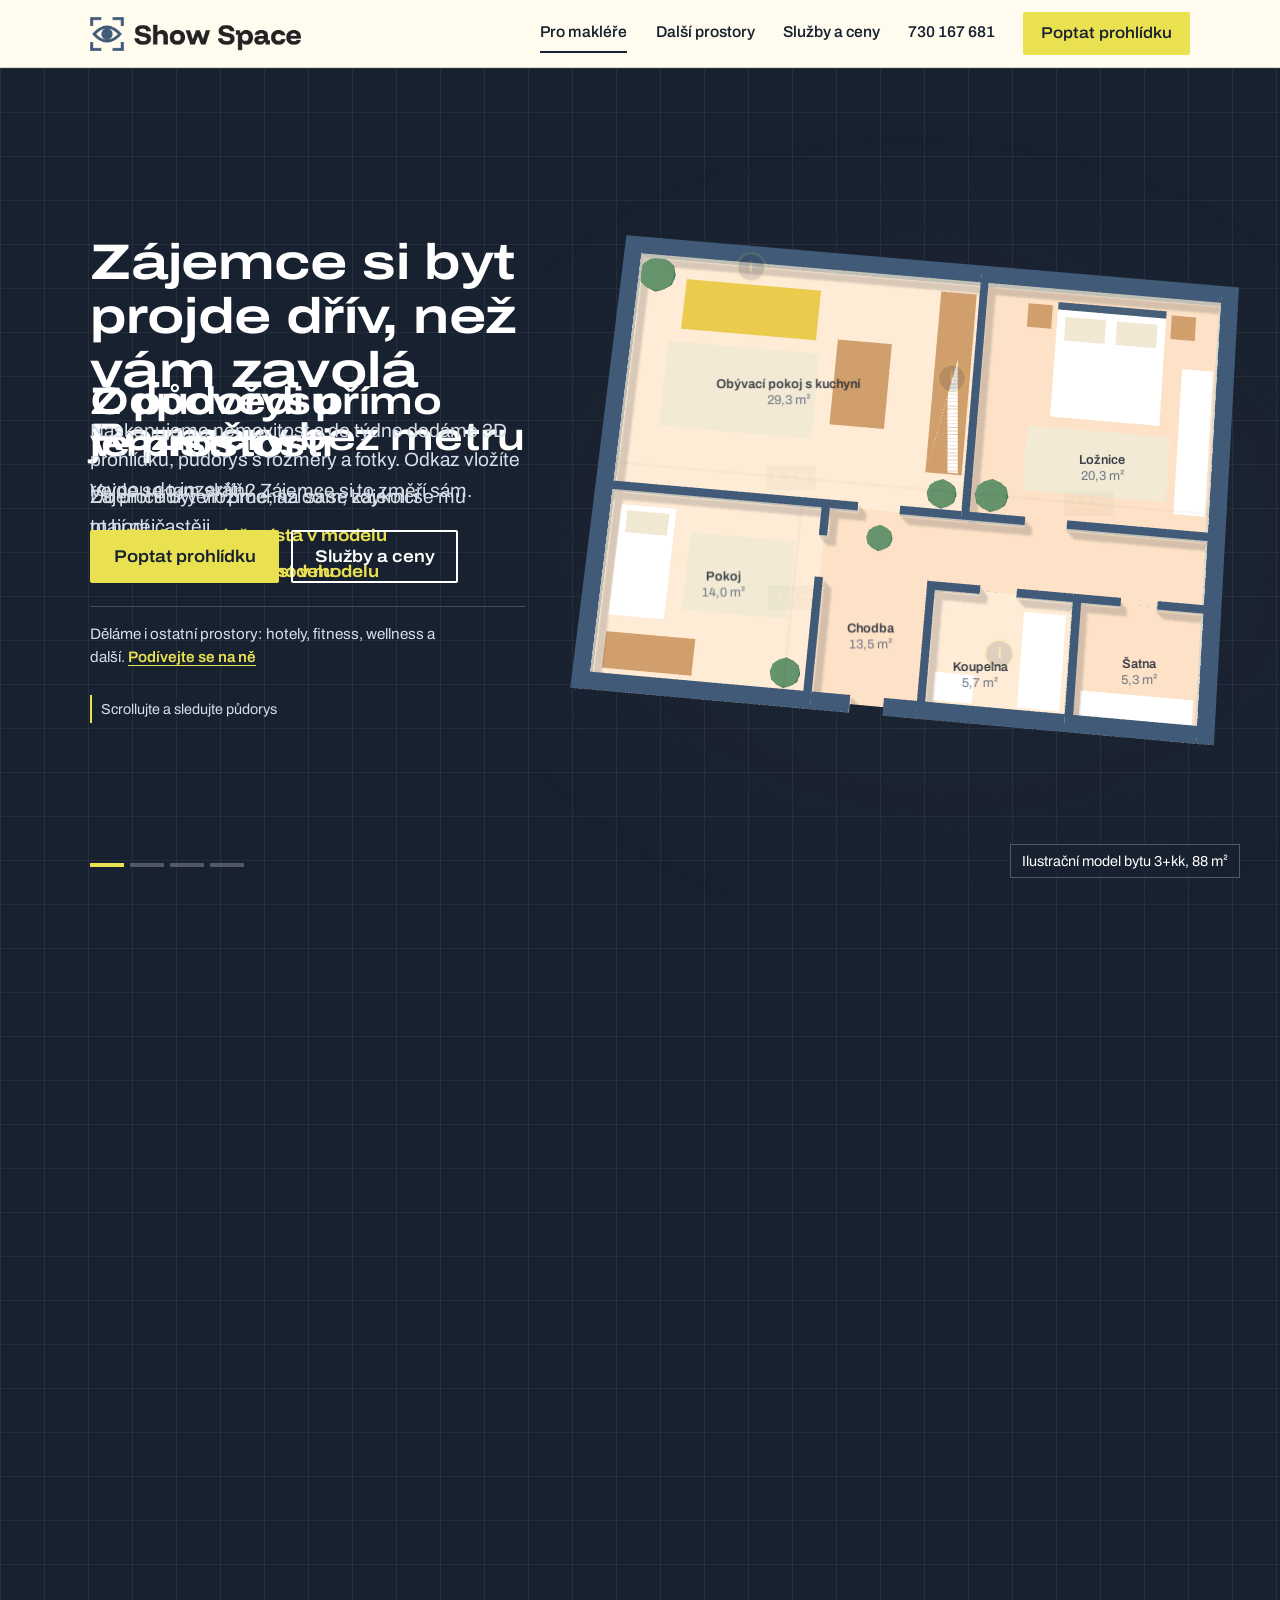
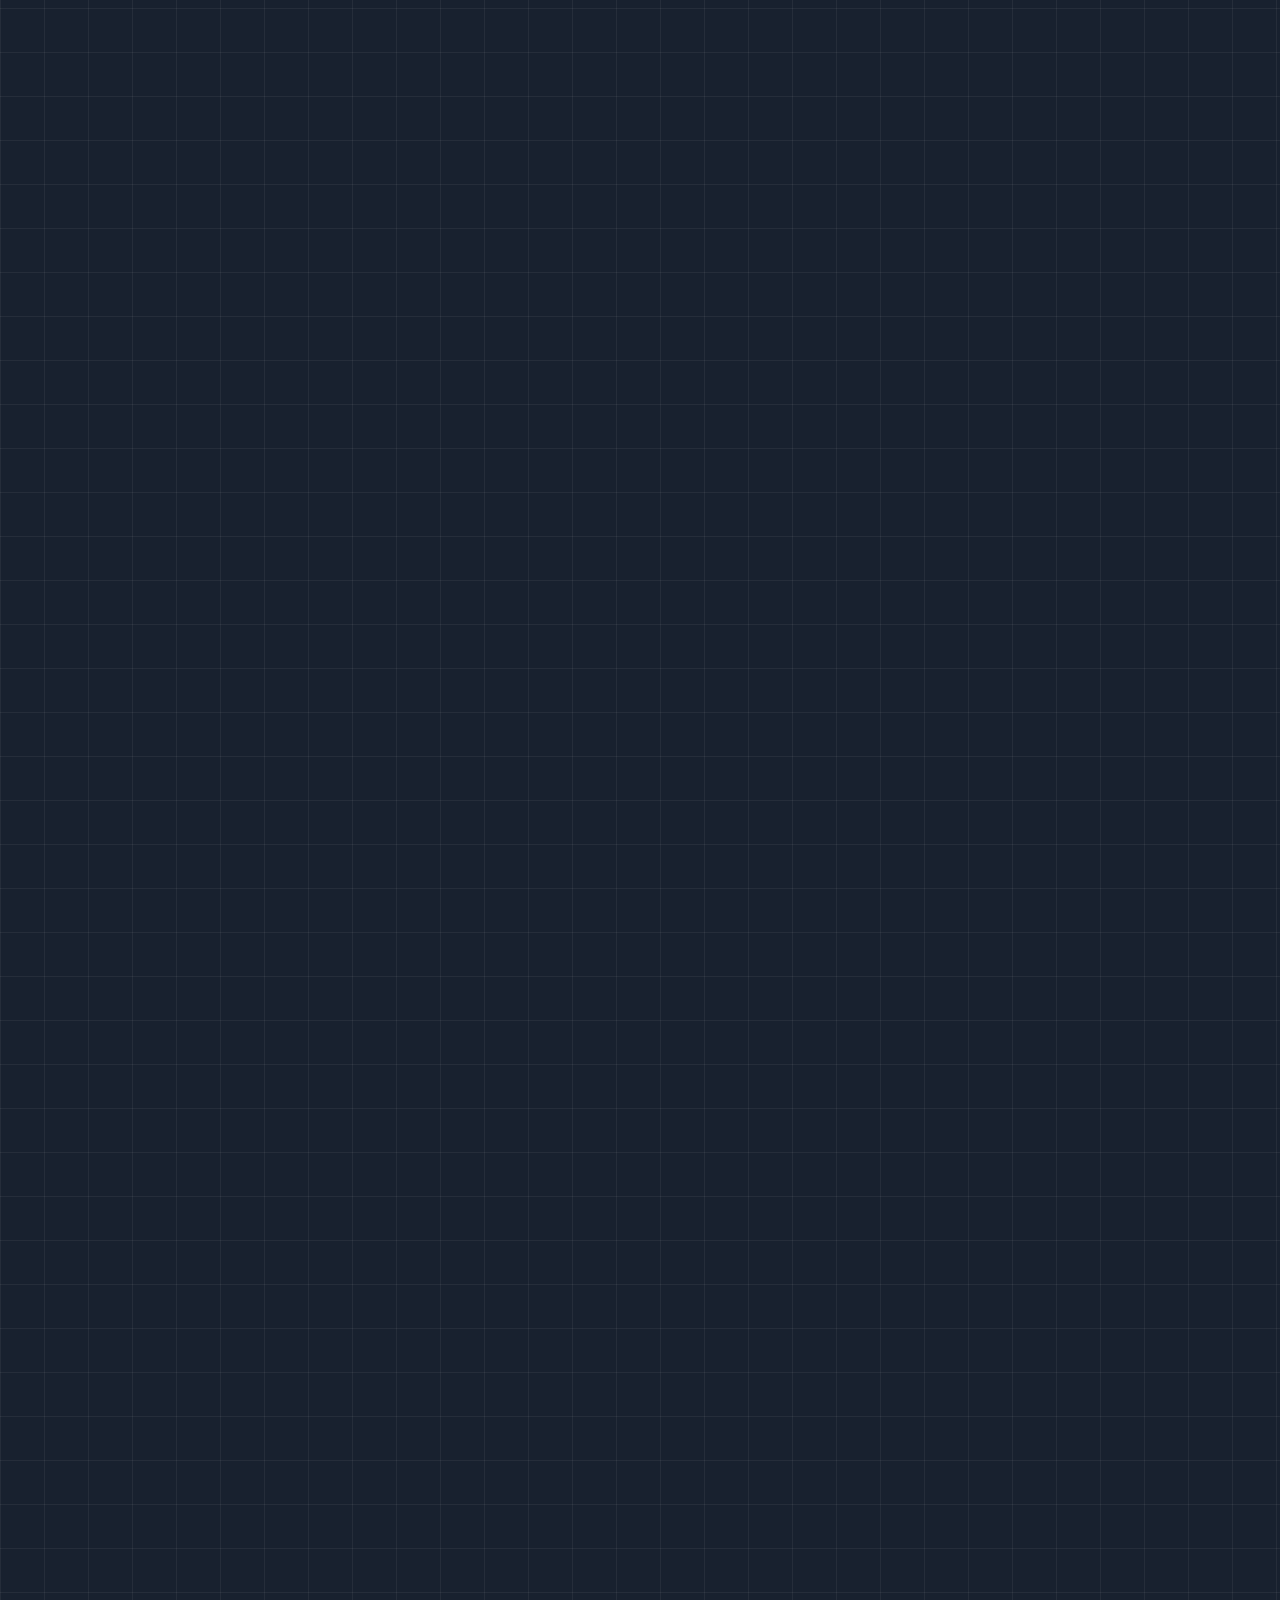
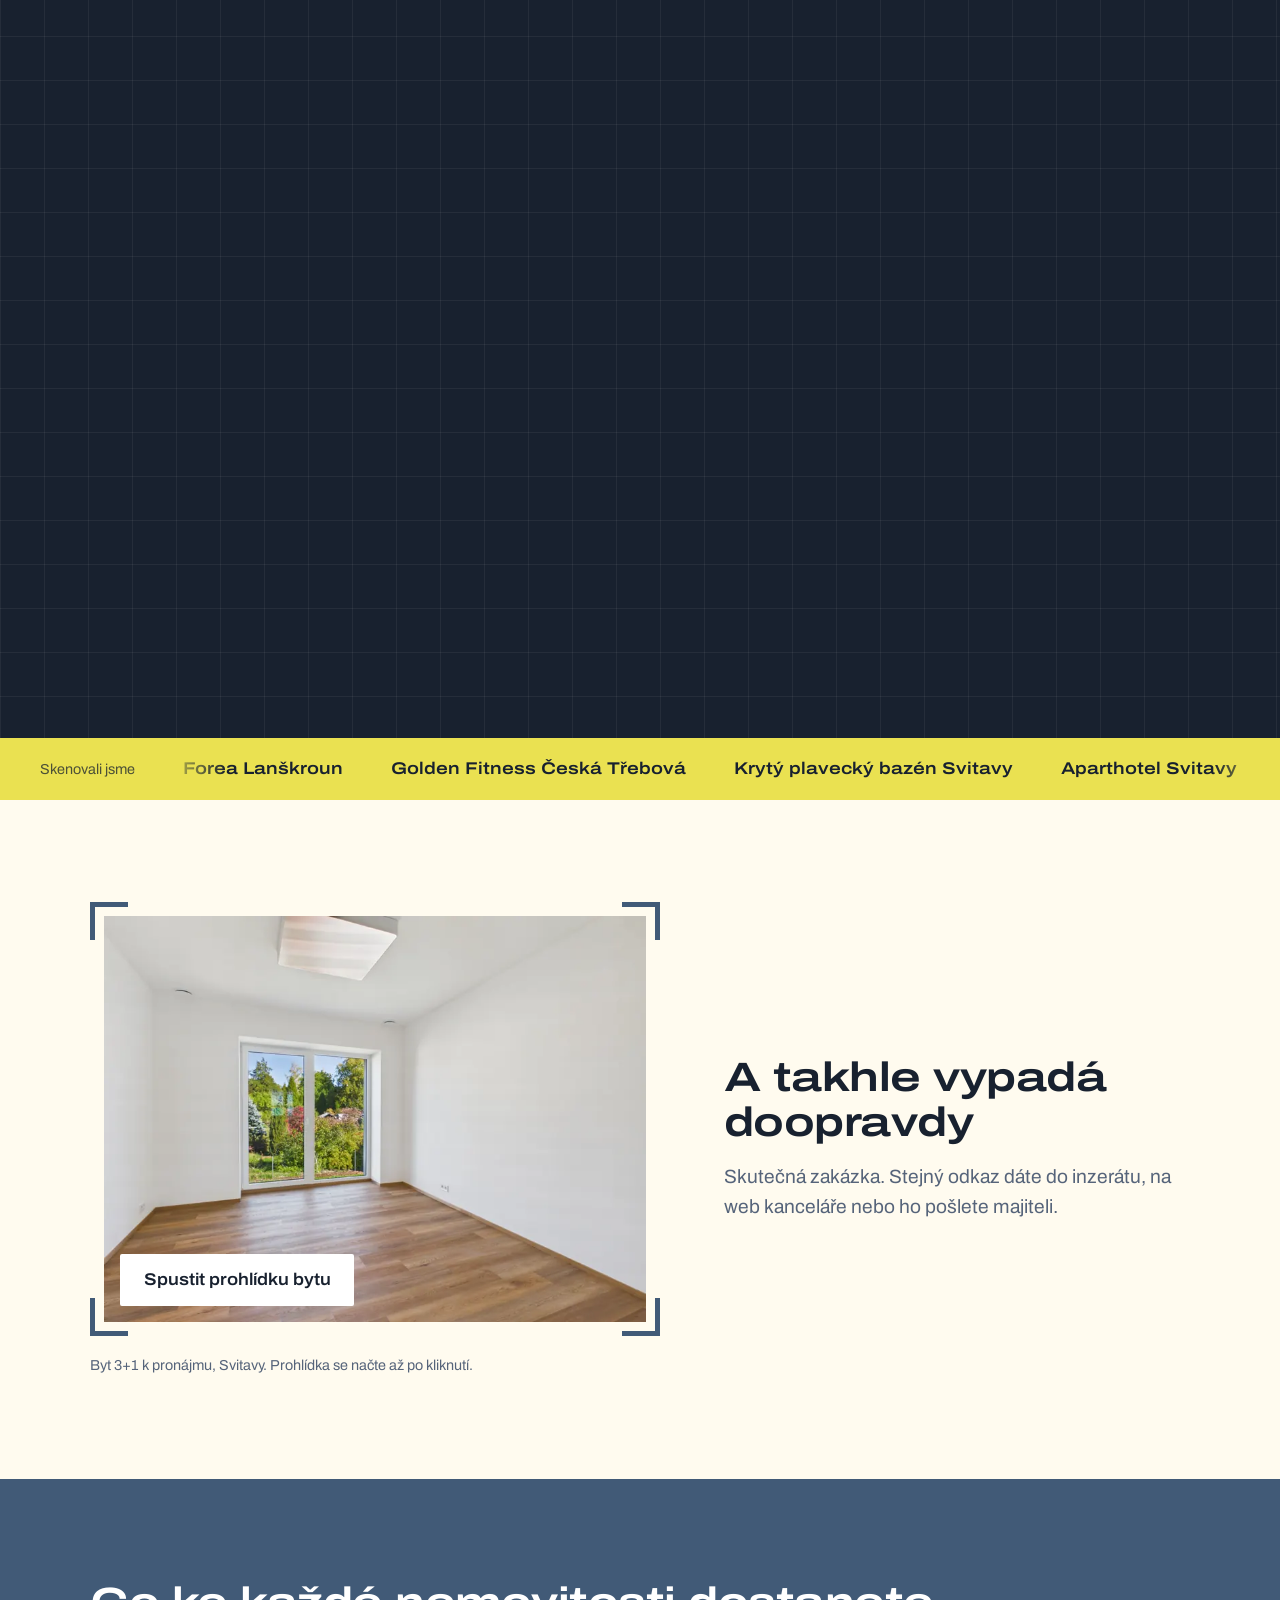
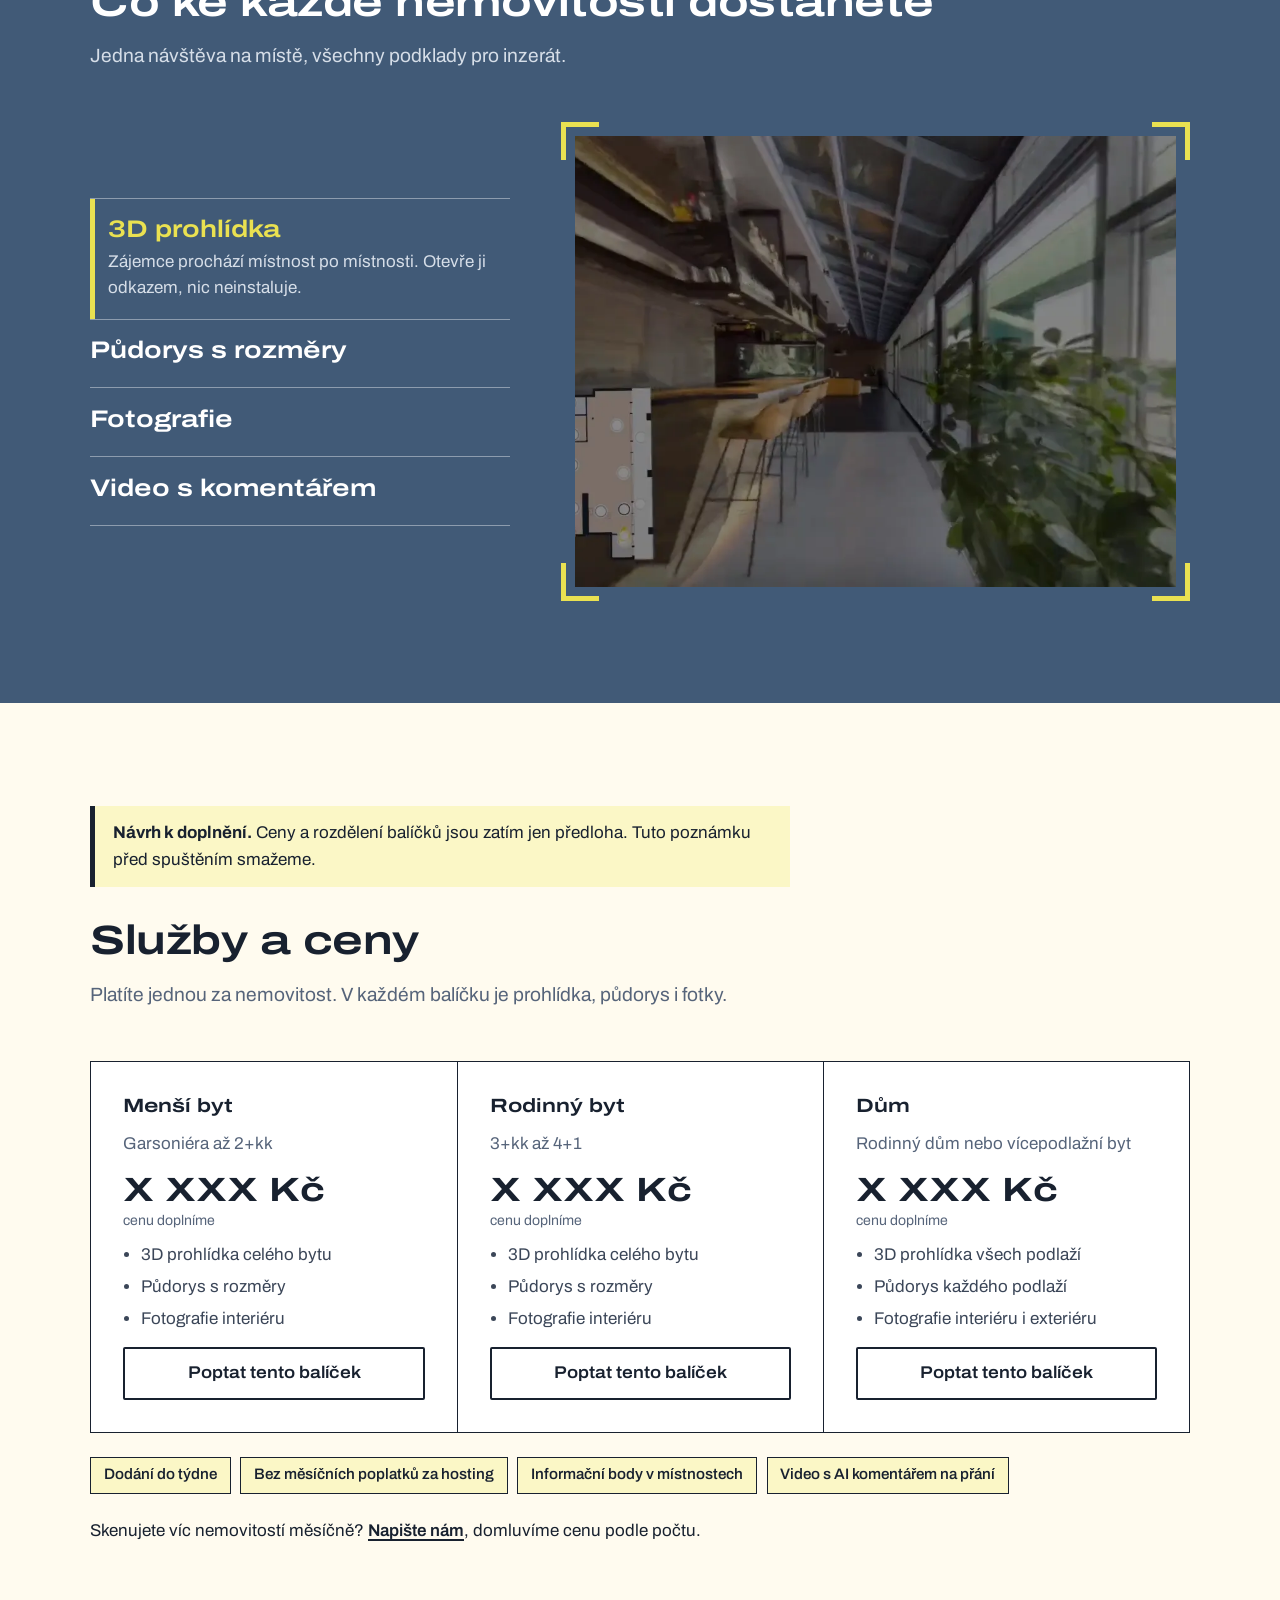
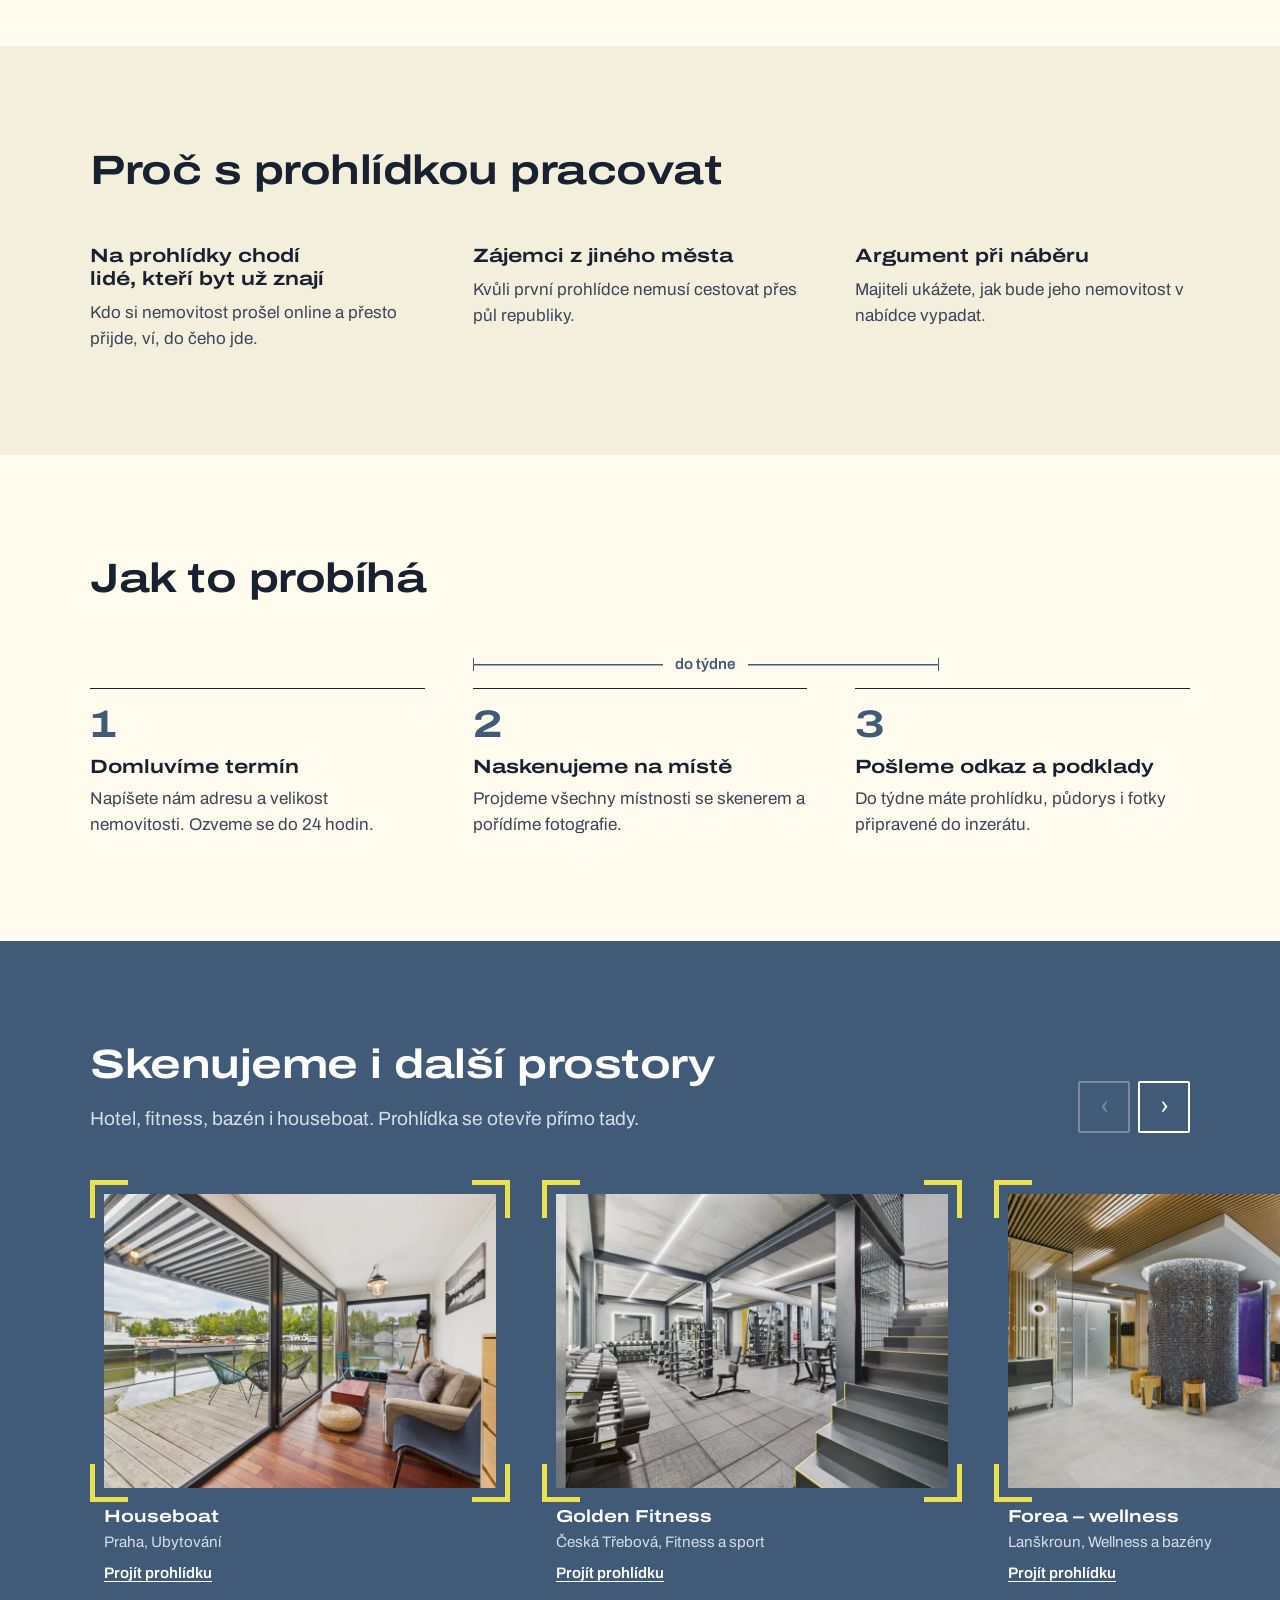
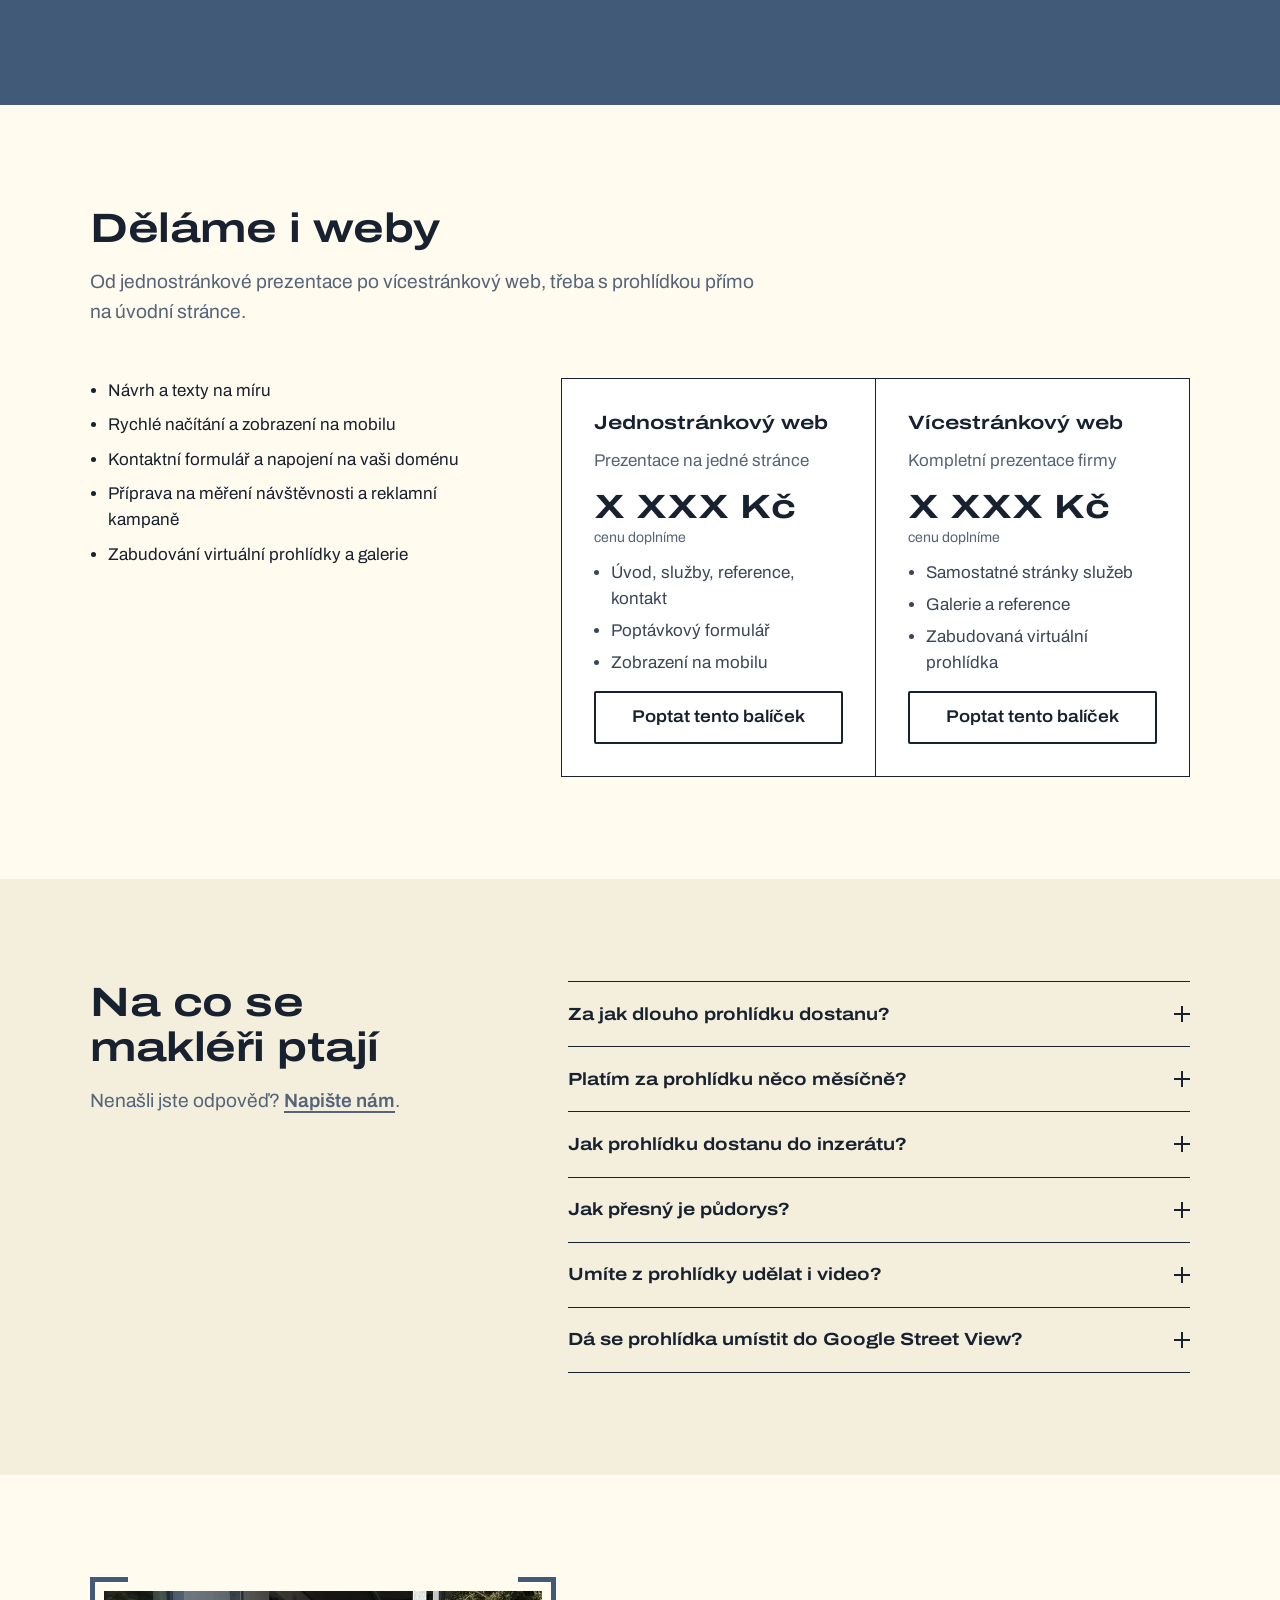
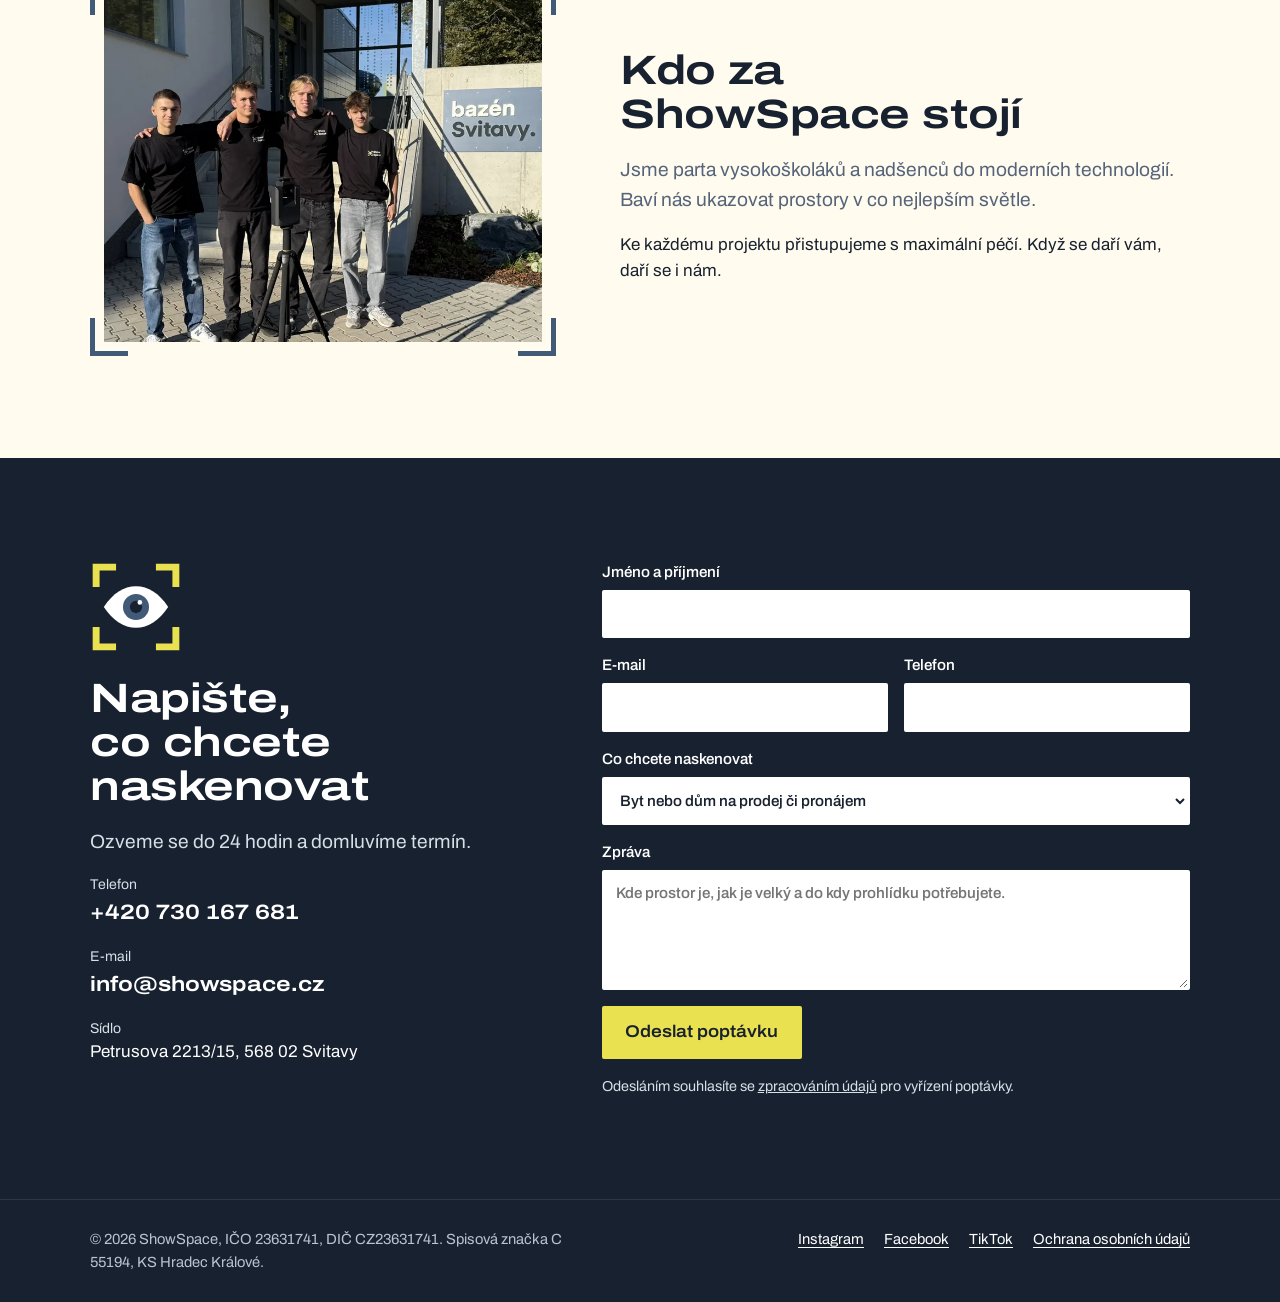
==== index.html @ 427566ed "Rework the site: clickable 3D model, new colours, two-page structure Home page stays focused on real" ====
<!doctype html>
<html lang="cs">
<head>
<meta charset="utf-8">
<meta name="viewport" content="width=device-width, initial-scale=1">
<title>ShowSpace – virtuální prohlídky pro realitní makléře</title>
<meta name="description" content="Virtuální prohlídky bytů a domů pro makléře. Do týdne 3D prohlídka, půdorys s rozměry a fotky do inzerátu. Skenujeme i hotely, fitness a další prostory.">
<!-- ZKUŠEBNÍ VERZE: před spuštěním na showspace.cz tento řádek smazat, jinak web Google nezobrazí -->
<meta name="robots" content="noindex, nofollow">
<meta name="theme-color" content="#161d2b">
<meta property="og:title" content="ShowSpace – virtuální prohlídky pro realitní makléře">
<meta property="og:description" content="Virtuální prohlídky bytů a domů pro makléře. Do týdne 3D prohlídka, půdorys s rozměry a fotky do inzerátu. Skenujeme i hotely, fitness a další prostory.">
<meta property="og:type" content="website">
<meta property="og:image" content="assets/img/foto-loft-4.webp">
<link rel="icon" type="image/png" href="assets/img/favicon.png">
<link rel="preload" href="assets/fonts/archivo-latin-wdth-normal.woff2" as="font" type="font/woff2" crossorigin>
<script>document.documentElement.classList.add('js')</script>
<link rel="stylesheet" href="assets/css/styles.css">
</head>
<body>
<header class="site-header">
  <div class="read-progress" aria-hidden="true"></div>
  <div class="wrap">
    <a class="brand" href="index.html" aria-label="ShowSpace – úvodní stránka"><img src="assets/img/logo.png" alt="ShowSpace" width="211" height="34"></a>
    <button class="nav-toggle" type="button" aria-expanded="false" aria-controls="nav">Menu</button>
    <nav class="nav" id="nav" aria-label="Hlavní">
      <a href="index.html" aria-current="page">Pro makléře</a>
      <a href="prostory.html">Další prostory</a>
      <a href="index.html#sluzby">Služby a ceny</a>
      <a href="tel:+420730167681">730 167 681</a>
      <a class="btn" href="#kontakt">Poptat prohlídku</a>
    </nav>
  </div>
</header>
<main>

<section class="stage" id="model" aria-label="Jak z půdorysu vznikne prohlídka">
  <div class="stage__pin">
    <div class="stage__view">
      <canvas aria-label="Otočný 3D model bytu 3+kk. Ilustrační ukázka toho, co prohlídka zachytí."></canvas>
      <div class="stage__overlay"></div>
      <div class="stage__fallback"><img src="assets/img/pudorys.webp" srcset="assets/img/pudorys-800.webp 800w, assets/img/pudorys.webp 1600w" sizes="100vw" width="1600" height="547" alt="Ukázka 2D půdorysu"></div>
    </div>

    <div class="stage__copy">
      <div class="beat is-active">
        <h1>Zájemce si byt projde dřív, než vám zavolá</h1>
        <p class="lead">Naskenujeme nemovitost a do týdne dodáme 3D prohlídku, půdorys s rozměry a fotky. Odkaz vložíte rovnou do inzerátu.</p>
        <div class="btn-row">
          <a class="btn" href="#kontakt">Poptat prohlídku</a>
          <a class="btn btn--ghost" href="#sluzby">Služby a ceny</a>
        </div>
        <p class="also">Děláme i ostatní prostory: hotely, fitness, wellness a další. <a href="prostory.html">Podívejte se na ně</a></p>
        <p class="scroll-cue" aria-hidden="true">Scrollujte a sledujte půdorys</p>
      </div>
      <div class="beat">
        <h2>Z půdorysu je prostor</h2>
        <p class="lead">Zájemce bytem prochází sám, kdykoli se mu to hodí.</p>
        <p class="try">Klikněte na místnost v modelu</p>
      </div>
      <div class="beat">
        <h2>Rozměry bez metru</h2>
        <p class="lead">Vejde se tam skříň? Zájemce si to změří sám.</p>
        <p class="try">Klikněte na dvě místa v modelu</p>
      </div>
      <div class="beat">
        <h2>Odpovědi přímo v místnosti</h2>
        <p class="lead">Do prohlídky vložíme, na co se zájemci ptají nejčastěji.</p>
        <p class="try">Klikněte na bod v modelu</p>
      </div>
    </div>

    <ol class="stage__progress" aria-label="Kroky ukázky">
      <li><button type="button" aria-current="true" aria-label="Úvod"></button></li>
      <li><button type="button" aria-label="3D prostor"></button></li>
      <li><button type="button" aria-label="Rozměry"></button></li>
      <li><button type="button" aria-label="Informační body"></button></li>
    </ol>
    <div class="stage__status">
      <button class="stage__reset btn btn--ghost" type="button" hidden>Zpět na celý byt</button>
      <p class="stage__hint">Ilustrační model bytu 3+kk, 88 m²</p>
    </div>
  </div>
</section>

<section class="clients" aria-label="Prostory, které jsme skenovali">
  <p class="clients__label">Skenovali jsme</p>
  <div class="clients__track">
    <ul><li>Forea Lanškroun</li><li>Golden Fitness Česká Třebová</li><li>Krytý plavecký bazén Svitavy</li><li>Aparthotel Svitavy</li><li>Golden Fitness Litomyšl</li><li>Domov pro seniory Vendolí</li><li>Houseboat Praha</li></ul>
    <ul aria-hidden="true"><li>Forea Lanškroun</li><li>Golden Fitness Česká Třebová</li><li>Krytý plavecký bazén Svitavy</li><li>Aparthotel Svitavy</li><li>Golden Fitness Litomyšl</li><li>Domov pro seniory Vendolí</li><li>Houseboat Praha</li></ul>
  </div>
</section>

<section class="section" id="ukazka">
  <div class="wrap split">
    <div>
      <div class="finder" data-tilt>
        <div class="tour" data-tour="https://my.giraffe360.com/p/d85pdb1" data-tour-title="Virtuální prohlídka bytu 3+1 ve Svitavách">
          <img src="assets/img/byt-svitavy.webp" srcset="assets/img/byt-svitavy-800.webp 800w, assets/img/byt-svitavy.webp 1600w" sizes="(max-width: 860px) 100vw, 50vw" width="1600" height="1200" alt="Pokoj bytu 3+1 ve Svitavách s výhledem do zahrady" loading="lazy" decoding="async">
          <div class="tour__start"><button class="btn btn--light" type="button" data-tour-start>Spustit prohlídku bytu</button></div>
        </div>
      </div>
      <p class="note tour__caption">Byt 3+1 k pronájmu, Svitavy. Prohlídka se načte až po kliknutí.</p>
    </div>
    <div>
      <h2>A takhle vypadá doopravdy</h2>
      <p class="lead">Skutečná zakázka. Stejný odkaz dáte do inzerátu, na web kanceláře nebo ho pošlete majiteli.</p>
    </div>
  </div>
</section>

<section class="section section--room" id="co-dostanete">
  <div class="wrap">
    <div class="section__head">
      <h2>Co ke každé nemovitosti dostanete</h2>
      <p class="lead">Jedna návštěva na místě, všechny podklady pro inzerát.</p>
    </div>
    <div class="show" data-show>
      <div class="show__tabs" role="tablist" aria-label="Co dostanete" aria-orientation="vertical">
      <button class="show__tab" type="button" role="tab" id="show-tab-0" aria-controls="show-panel-0" aria-selected="true"><strong>3D prohlídka</strong><span>Zájemce prochází místnost po místnosti. Otevře ji odkazem, nic neinstaluje.</span></button>
      <button class="show__tab" type="button" role="tab" id="show-tab-1" aria-controls="show-panel-1" aria-selected="false" tabindex="-1"><strong>Půdorys s rozměry</strong><span>Z LiDARu, s přesností 98 %. Vzdálenosti jdou měřit i přímo v prohlídce.</span></button>
      <button class="show__tab" type="button" role="tab" id="show-tab-2" aria-controls="show-panel-2" aria-selected="false" tabindex="-1"><strong>Fotografie</strong><span>Ve vysokém rozlišení, připravené pro realitní servery, web i tisk.</span></button>
      <button class="show__tab" type="button" role="tab" id="show-tab-3" aria-controls="show-panel-3" aria-selected="false" tabindex="-1"><strong>Video s komentářem</strong><span>Na přání. Sestavíme ho z naskenovaných dat a AI komentář prostor představí.</span></button>
      </div>
      <div class="show__stage finder">
        <div class="show__panels">
        <div class="show__panel" role="tabpanel" id="show-panel-0" aria-labelledby="show-tab-0"><video muted loop playsinline preload="none" poster="assets/video/prohlidka.webp" data-autoplay><source src="assets/video/prohlidka.mp4" type="video/mp4"></video></div>
        <div class="show__panel" role="tabpanel" id="show-panel-1" aria-labelledby="show-tab-1" hidden><div class="show__plan"><img src="assets/img/pudorys.webp" srcset="assets/img/pudorys-800.webp 800w, assets/img/pudorys.webp 1600w" sizes="(max-width: 860px) 100vw, 60vw" width="1600" height="547" alt="2D půdorys houseboatu s plochou místnosti" loading="lazy" decoding="async"></div></div>
        <div class="show__panel" role="tabpanel" id="show-panel-2" aria-labelledby="show-tab-2" hidden><img src="assets/img/foto-loft-4.webp" srcset="assets/img/foto-loft-4-800.webp 800w, assets/img/foto-loft-4.webp 1600w" sizes="(max-width: 860px) 100vw, 60vw" width="1600" height="1200" alt="Obývací prostor s koženou pohovkou" loading="lazy" decoding="async"></div>
        <div class="show__panel" role="tabpanel" id="show-panel-3" aria-labelledby="show-tab-3" hidden><video controls playsinline preload="none" poster="assets/video/video-komentar.webp"><source src="assets/video/video-komentar.mp4" type="video/mp4"></video></div>
        </div>
      </div>
    </div>
  </div>
</section>

<section class="section" id="sluzby">
  <div class="wrap">
    <p class="draft-note"><strong>Návrh k doplnění.</strong> Ceny a rozdělení balíčků jsou zatím jen předloha. Tuto poznámku před spuštěním smažeme.</p>
    <div class="section__head">
      <h2>Služby a ceny</h2>
      <p class="lead">Platíte jednou za nemovitost. V každém balíčku je prohlídka, půdorys i fotky.</p>
    </div>
    <div class="plans">
  <article class="plan">
    <h3>Menší byt</h3>
    <p class="plan__size">Garsoniéra až 2+kk</p>
    <p class="plan__price">X XXX Kč<small>cenu doplníme</small></p>
    <ul><li>3D prohlídka celého bytu</li><li>Půdorys s rozměry</li><li>Fotografie interiéru</li></ul>
    <a class="btn btn--ghost" href="#kontakt" data-prefill="Menší byt" data-prostor="byt">Poptat tento balíček</a>
  </article>
  <article class="plan">
    <h3>Rodinný byt</h3>
    <p class="plan__size">3+kk až 4+1</p>
    <p class="plan__price">X XXX Kč<small>cenu doplníme</small></p>
    <ul><li>3D prohlídka celého bytu</li><li>Půdorys s rozměry</li><li>Fotografie interiéru</li></ul>
    <a class="btn btn--ghost" href="#kontakt" data-prefill="Rodinný byt" data-prostor="byt">Poptat tento balíček</a>
  </article>
  <article class="plan">
    <h3>Dům</h3>
    <p class="plan__size">Rodinný dům nebo vícepodlažní byt</p>
    <p class="plan__price">X XXX Kč<small>cenu doplníme</small></p>
    <ul><li>3D prohlídka všech podlaží</li><li>Půdorys každého podlaží</li><li>Fotografie interiéru i exteriéru</li></ul>
    <a class="btn btn--ghost" href="#kontakt" data-prefill="Dům" data-prostor="byt">Poptat tento balíček</a>
  </article>
</div>
    <ul class="facts">
      <li>Dodání do týdne</li>
      <li>Bez měsíčních poplatků za hosting</li>
      <li>Informační body v místnostech</li>
      <li>Video s AI komentářem na přání</li>
    </ul>
    <p style="margin-top:1.5rem">Skenujete víc nemovitostí měsíčně? <a class="textlink" href="#kontakt">Napište nám</a>, domluvíme cenu podle počtu.</p>
  </div>
</section>

<section class="section section--mist" id="proc">
  <div class="wrap">
    <div class="section__head"><h2>Proč s prohlídkou pracovat</h2></div>
    <div class="reasons">
      <div>
        <h3>Na prohlídky chodí lidé, kteří byt už znají</h3>
        <p>Kdo si nemovitost prošel online a přesto přijde, ví, do čeho jde.</p>
      </div>
      <div>
        <h3>Zájemci z jiného města</h3>
        <p>Kvůli první prohlídce nemusí cestovat přes půl republiky.</p>
      </div>
      <div>
        <h3>Argument při náběru</h3>
        <p>Majiteli ukážete, jak bude jeho nemovitost v nabídce vypadat.</p>
      </div>
    </div>
  </div>
</section>

<section class="section" id="postup">
  <div class="wrap">
    <div class="section__head"><h2>Jak to probíhá</h2></div>
    <div class="steps">
      <div class="steps__dim dim" aria-hidden="true">do týdne</div>
      <ol>
      <li><h3>Domluvíme termín</h3><p>Napíšete nám adresu a velikost nemovitosti. Ozveme se do 24 hodin.</p></li>
      <li><h3>Naskenujeme na místě</h3><p>Projdeme všechny místnosti se skenerem a pořídíme fotografie.</p></li>
      <li><h3>Pošleme odkaz a podklady</h3><p>Do týdne máte prohlídku, půdorys i fotky připravené do inzerátu.</p></li>
      </ol>
    </div>
  </div>
</section>

<section class="section section--room" id="dalsi">
  <div class="wrap reel-head">
    <div class="section__head">
      <h2>Skenujeme i další prostory</h2>
      <p class="lead">Hotel, fitness, bazén i houseboat. Prohlídka se otevře přímo tady.</p>
    </div>
    <div class="reel__nav">
      <button type="button" data-reel="-1" aria-label="Předchozí prohlídky">‹</button>
      <button type="button" data-reel="1" aria-label="Další prohlídky">›</button>
    </div>
  </div>
  <ul class="reel" tabindex="0" aria-label="Vybrané prohlídky">
        <li><a class="ref" href="https://tour.giraffe360.com/houseboat-prague-vltava/" target="_blank" rel="noopener" data-viewer="tour" data-title="Houseboat, Praha">
          <div class="finder"><img src="assets/img/foto-houseboat-5.webp" srcset="assets/img/foto-houseboat-5-800.webp 800w, assets/img/foto-houseboat-5.webp 1600w" sizes="(max-width: 700px) 80vw, 420px" width="1600" height="1200" alt="Terasa houseboatu s výhledem na Vltavu" loading="lazy" decoding="async"></div>
          <div class="ref__body">
            <h3>Houseboat</h3>
            <p>Praha, Ubytování</p>
            <span class="ref__open">Projít prohlídku</span>
          </div>
        </a></li>
        <li><a class="ref" href="https://tour.giraffe360.com/goldenfitness-ceskatrebova/" target="_blank" rel="noopener" data-viewer="tour" data-title="Golden Fitness, Česká Třebová">
          <div class="finder"><img src="assets/img/golden-fitness-ceska-trebova.webp" srcset="assets/img/golden-fitness-ceska-trebova-800.webp 800w, assets/img/golden-fitness-ceska-trebova.webp 1600w" sizes="(max-width: 700px) 80vw, 420px" width="1600" height="1200" alt="Posilovna s činkami a schodištěm" loading="lazy" decoding="async"></div>
          <div class="ref__body">
            <h3>Golden Fitness</h3>
            <p>Česká Třebová, Fitness a sport</p>
            <span class="ref__open">Projít prohlídku</span>
          </div>
        </a></li>
        <li><a class="ref" href="https://my.giraffe360.com/p/w8d850p" target="_blank" rel="noopener" data-viewer="tour" data-title="Forea – wellness, Lanškroun">
          <div class="finder"><img src="assets/img/forea-wellness.webp" srcset="assets/img/forea-wellness-800.webp 800w, assets/img/forea-wellness.webp 1600w" sizes="(max-width: 700px) 80vw, 420px" width="1600" height="1200" alt="Wellness se saunami a ochlazovacím bazénkem" loading="lazy" decoding="async"></div>
          <div class="ref__body">
            <h3>Forea – wellness</h3>
            <p>Lanškroun, Wellness a bazény</p>
            <span class="ref__open">Projít prohlídku</span>
          </div>
        </a></li>
        <li><a class="ref" href="https://tour.giraffe360.com/krytyplaveckybazensvitavy/" target="_blank" rel="noopener" data-viewer="tour" data-title="Krytý plavecký bazén, Svitavy">
          <div class="finder"><img src="assets/img/foto-bazen.webp" srcset="assets/img/foto-bazen-800.webp 800w, assets/img/foto-bazen.webp 1600w" sizes="(max-width: 700px) 80vw, 420px" width="1600" height="1200" alt="Plavecký bazén se startovními bloky" loading="lazy" decoding="async"></div>
          <div class="ref__body">
            <h3>Krytý plavecký bazén</h3>
            <p>Svitavy, Wellness a bazény</p>
            <span class="ref__open">Projít prohlídku</span>
          </div>
        </a></li>
        <li><a class="ref" href="https://my.giraffe360.com/p/9a43jc2" target="_blank" rel="noopener" data-viewer="tour" data-title="Forea – hotel, Lanškroun">
          <div class="finder"><img src="assets/img/forea-hotel.webp" srcset="assets/img/forea-hotel-800.webp 800w, assets/img/forea-hotel.webp 1600w" sizes="(max-width: 700px) 80vw, 420px" width="1600" height="1200" alt="Hotelový pokoj s manželskou postelí" loading="lazy" decoding="async"></div>
          <div class="ref__body">
            <h3>Forea – hotel</h3>
            <p>Lanškroun, Ubytování</p>
            <span class="ref__open">Projít prohlídku</span>
          </div>
        </a></li>
        <li><a class="ref" href="https://my.giraffe360.com/p/d85pdb1" target="_blank" rel="noopener" data-viewer="tour" data-title="Byt 3+1 k pronájmu, Svitavy">
          <div class="finder"><img src="assets/img/byt-svitavy.webp" srcset="assets/img/byt-svitavy-800.webp 800w, assets/img/byt-svitavy.webp 1600w" sizes="(max-width: 700px) 80vw, 420px" width="1600" height="1200" alt="Prázdný pokoj bytu s výhledem do zahrady" loading="lazy" decoding="async"></div>
          <div class="ref__body">
            <h3>Byt 3+1 k pronájmu</h3>
            <p>Svitavy, Nemovitost</p>
            <span class="ref__open">Projít prohlídku</span>
          </div>
        </a></li>
        <li class="reel__more"><a class="btn" href="prostory.html">Všechny další prostory</a></li>
  </ul>
</section>

<section class="section" id="weby">
  <div class="wrap">
    <div class="section__head">
      <h2>Děláme i weby</h2>
      <p class="lead">Od jednostránkové prezentace po vícestránkový web, třeba s prohlídkou přímo na úvodní stránce.</p>
    </div>
    <div class="web-grid">
      <ul class="included included--one">
        <li>Návrh a texty na míru</li>
        <li>Rychlé načítání a zobrazení na mobilu</li>
        <li>Kontaktní formulář a napojení na vaši doménu</li>
        <li>Příprava na měření návštěvnosti a reklamní kampaně</li>
        <li>Zabudování virtuální prohlídky a galerie</li>
      </ul>
      <div class="plans">
  <article class="plan">
    <h3>Jednostránkový web</h3>
    <p class="plan__size">Prezentace na jedné stránce</p>
    <p class="plan__price">X XXX Kč<small>cenu doplníme</small></p>
    <ul><li>Úvod, služby, reference, kontakt</li><li>Poptávkový formulář</li><li>Zobrazení na mobilu</li></ul>
    <a class="btn btn--ghost" href="#kontakt" data-prefill="Jednostránkový web" data-prostor="web">Poptat tento balíček</a>
  </article>
  <article class="plan">
    <h3>Vícestránkový web</h3>
    <p class="plan__size">Kompletní prezentace firmy</p>
    <p class="plan__price">X XXX Kč<small>cenu doplníme</small></p>
    <ul><li>Samostatné stránky služeb</li><li>Galerie a reference</li><li>Zabudovaná virtuální prohlídka</li></ul>
    <a class="btn btn--ghost" href="#kontakt" data-prefill="Vícestránkový web" data-prostor="web">Poptat tento balíček</a>
  </article>
</div>
    </div>
  </div>
</section>

<section class="section section--mist" id="otazky">
  <div class="wrap faq-wrap">
    <div class="section__head"><h2>Na co se makléři ptají</h2><p class="lead">Nenašli jste odpověď? <a class="textlink" href="#kontakt">Napište nám</a>.</p></div>
    <div class="faq">
      <details><summary>Za jak dlouho prohlídku dostanu?</summary><p>Do týdne od skenování. Pošleme vám odkaz na prohlídku, půdorys a fotografie.</p></details>
      <details><summary>Platím za prohlídku něco měsíčně?</summary><p>Ne. Platíte jednou za zakázku, hosting prohlídky je bez měsíčního poplatku.</p></details>
      <details><summary>Jak prohlídku dostanu do inzerátu?</summary><p>Dostanete odkaz, který vložíte do inzerátu, na web kanceláře nebo ho pošlete zájemci zprávou. Nic se neinstaluje, otevře se v mobilu i na počítači.</p></details>
      <details><summary>Jak přesný je půdorys?</summary><p>Půdorys vzniká z LiDARu s přesností 98 %. Vzdálenosti si navíc každý změří přímo v prohlídce.</p></details>
      <details><summary>Umíte z prohlídky udělat i video?</summary><p>Ano, na přání. Sestavíme ho z naskenovaných dat a doplníme AI komentářem, takže se nic netočí znovu.</p></details>
      <details><summary>Dá se prohlídka umístit do Google Street View?</summary><p>Ano. U provozoven je umístění do Google Street View v ceně.</p></details>
    </div>
  </div>
</section>

<section class="section" id="o-nas">
  <div class="wrap split split--flip">
    <div class="team-photo finder" data-tilt><img src="assets/img/tym.webp" srcset="assets/img/tym-800.webp 800w, assets/img/tym.webp 1600w" sizes="(max-width: 860px) 100vw, 50vw" width="1600" height="1600" alt="Čtyři členové týmu ShowSpace se skenerem na stativu" loading="lazy" decoding="async"></div>
    <div>
      <h2>Kdo za ShowSpace stojí</h2>
      <p class="lead">Jsme parta vysokoškoláků a nadšenců do moderních technologií. Baví nás ukazovat prostory v co nejlepším světle.</p>
      <p>Ke každému projektu přistupujeme s maximální péčí. Když se daří vám, daří se i nám.</p>
    </div>
  </div>
</section>

</main>
<section class="section section--wall" id="kontakt">
  <div class="wrap contact">
    <div>
      <svg class="eye" viewBox="0 0 120 120" aria-hidden="true">
        <g class="eye__brackets" fill="none" stroke-width="9" stroke-linecap="butt">
          <path d="M8 34V8h26M86 8h26v26M112 86v26H86M34 112H8V86"/>
        </g>
        <g class="eye__lid">
          <path class="eye__white" d="M18 60c12-18 26-27 42-27s30 9 42 27c-12 18-26 27-42 27S30 78 18 60z"/>
          <g class="eye__look"><circle class="eye__iris" cx="60" cy="60" r="17"/><circle class="eye__pupil" cx="60" cy="60" r="8"/><circle class="eye__glint" cx="65" cy="54" r="3"/></g>
        </g>
      </svg>
      <h2>Napište, co chcete naskenovat</h2>
      <p class="lead">Ozveme se do 24 hodin a domluvíme termín.</p>
      <ul class="contact__list">
        <li><span>Telefon</span><a href="tel:+420730167681">+420 730 167 681</a></li>
        <li><span>E-mail</span><a href="mailto:info@showspace.cz">info@showspace.cz</a></li>
        <li><span>Sídlo</span><address>Petrusova 2213/15, 568 02 Svitavy</address></li>
      </ul>
    </div>
    <form class="form" action="https://formspree.io/f/mjkorjrk" method="POST">
      <label class="full">Jméno a příjmení
        <input name="jmeno" autocomplete="name" required>
      </label>
      <label>E-mail
        <input name="email" type="email" autocomplete="email" required>
      </label>
      <label>Telefon
        <input name="telefon" type="tel" autocomplete="tel">
      </label>
      <label class="full">Co chcete naskenovat
        <select name="prostor" id="f-prostor">
            <option value="byt" selected>Byt nebo dům na prodej či pronájem</option>
            <option value="ubytovani">Hotel, penzion, apartmán</option>
            <option value="sport">Fitness, sportoviště, wellness</option>
            <option value="gastro">Kavárna, restaurace, bar</option>
            <option value="jine">Jiný prostor</option>
            <option value="web">Web</option>
        </select>
      </label>
      <label class="full">Zpráva
        <textarea name="zprava" id="f-zprava" rows="4" placeholder="Kde prostor je, jak je velký a do kdy prohlídku potřebujete."></textarea>
      </label>
      <div class="full form__foot">
        <button class="btn btn--light" type="submit">Odeslat poptávku</button>
        <p class="note">Odesláním souhlasíte se <a href="gdpr.html">zpracováním údajů</a> pro vyřízení poptávky.</p>
      </div>
    </form>
  </div>
</section>
<dialog class="viewer" aria-labelledby="viewer-title">
  <div class="viewer__bar">
    <h2 id="viewer-title"></h2>
    <a class="viewer__out" href="#" target="_blank" rel="noopener">Otevřít v novém okně</a>
    <button class="viewer__close" type="button">Zavřít</button>
  </div>
  <div class="viewer__body">
    <button class="viewer__nav viewer__nav--prev" type="button" aria-label="Předchozí fotka" hidden>‹</button>
    <div class="viewer__frame"></div>
    <button class="viewer__nav viewer__nav--next" type="button" aria-label="Další fotka" hidden>›</button>
  </div>
</dialog>
<footer class="site-footer">
  <div class="wrap">
    <p>© <span data-year>2026</span> ShowSpace, IČO 23631741, DIČ CZ23631741. Spisová značka C 55194, KS Hradec Králové.</p>
    <ul>
      <li><a href="https://www.instagram.com/showspace.cz/" target="_blank" rel="noopener">Instagram</a></li>
      <li><a href="https://www.facebook.com/people/Show-Space/61579327674807/" target="_blank" rel="noopener">Facebook</a></li>
      <li><a href="https://www.tiktok.com/@show.space360" target="_blank" rel="noopener">TikTok</a></li>
      <li><a href="gdpr.html">Ochrana osobních údajů</a></li>
    </ul>
  </div>
</footer>
<script type="module" src="assets/js/site.js"></script>
<script type="module">
  // 3D model se načte až po vykreslení stránky, aby nezdržoval první zobrazení
  const load3d = () => import("./assets/js/model.js");
  if ("requestIdleCallback" in window) requestIdleCallback(load3d, { timeout: 1500 }); else setTimeout(load3d, 300);
</script>
</body>
</html>
---- assets/css/styles.css ----
/* ShowSpace 2026
   Barvy vycházejí z vašich půdorysů: tmavé stěny, meruňková podlaha, modrá z loga. */

@font-face {
  font-family: "Archivo";
  font-style: normal;
  font-display: swap;
  font-weight: 100 900;
  font-stretch: 62% 125%;
  src: url("../fonts/archivo-latin-ext-wdth-normal.woff2") format("woff2");
  unicode-range: U+0100-02BA, U+02BD-02C5, U+02C7-02CC, U+02CE-02D7, U+02DD-02FF, U+0304, U+0308, U+0329, U+1D00-1DBF, U+1E00-1E9F, U+1EF2-1EFF, U+2020, U+20A0-20AB, U+20AD-20C0, U+2113, U+2C60-2C7F, U+A720-A7FF;
}
@font-face {
  font-family: "Archivo";
  font-style: normal;
  font-display: swap;
  font-weight: 100 900;
  font-stretch: 62% 125%;
  src: url("../fonts/archivo-latin-wdth-normal.woff2") format("woff2");
  unicode-range: U+0000-00FF, U+0131, U+0152-0153, U+02BB-02BC, U+02C6, U+02DA, U+02DC, U+0304, U+0308, U+0329, U+2000-206F, U+20AC, U+2122, U+2191, U+2193, U+2212, U+2215, U+FEFF, U+FFFD;
}

:root {
  --wall: #18212f;      /* tmavá: stěny v půdorysu, hlavní text, tmavé sekce */
  --slate: #415a77;     /* modrá z loga */
  --slate-deep: #2f435a;
  --accent: #eae151;    /* žlutá ze stávajícího webu */
  --accent-soft: #fbf7c6;
  --room: #f8e6d4;      /* podlaha v půdorysu */
  --room-deep: #efd3b8;
  --paper: #ffffff;
  --ivory: #fffbef;     /* podklad stránky ze stávajícího webu */
  --mist: #f4efdd;
  --line: #ddd6c2;
  --muted: #56647a;
  --on-dark: #d6dee8;   /* doplňkový text na tmavém */

  --font: "Archivo", system-ui, -apple-system, "Segoe UI", Roboto, Arial, sans-serif;
  --header-h: 68px;
  --max: 1180px;
  --gutter: clamp(18px, 4vw, 40px);
  --bracket: 5px;
}

*, *::before, *::after { box-sizing: border-box; }

html { scroll-behavior: smooth; scroll-padding-top: calc(var(--header-h) + 12px); }
@media (prefers-reduced-motion: reduce) { html { scroll-behavior: auto; } }

body {
  margin: 0;
  font-family: var(--font);
  font-size: 1.0625rem;
  line-height: 1.55;
  color: var(--wall);
  background: var(--paper);
  -webkit-font-smoothing: antialiased;
  text-rendering: optimizeLegibility;
}

img { max-width: 100%; height: auto; display: block; }
a { color: inherit; }
button, input, select, textarea { font: inherit; color: inherit; }

h1, h2, h3 {
  font-stretch: 125%;
  font-weight: 650;
  line-height: 1.08;
  letter-spacing: -0.012em;
  margin: 0;
  text-wrap: balance;
}
h1 { font-size: clamp(2.1rem, 4.6vw, 3.7rem); }
h2 { font-size: clamp(1.7rem, 3.2vw, 2.6rem); }
h3 { font-size: 1.2rem; line-height: 1.2; letter-spacing: 0; }
p { margin: 0; max-width: 62ch; text-wrap: pretty; }

.wrap { max-width: var(--max); margin-inline: auto; padding-inline: var(--gutter); }
.lead { font-size: 1.2rem; color: var(--muted); }
.note { font-size: 0.9rem; color: var(--muted); }
.visually-hidden {
  position: absolute; width: 1px; height: 1px; overflow: hidden;
  clip-path: inset(50%); white-space: nowrap;
}

:focus-visible { outline: 3px solid var(--slate); outline-offset: 3px; border-radius: 2px; }

/* ---------- Tlačítka ---------- */
.btn {
  display: inline-flex; align-items: center; justify-content: center; gap: 0.5rem;
  min-height: 48px; padding: 0.7rem 1.35rem;
  font-weight: 600; font-stretch: 110%; text-decoration: none;
  border: 2px solid var(--wall); border-radius: 2px;
  background: var(--wall); color: var(--paper);
  cursor: pointer;
  transition: background-color 0.15s, color 0.15s, border-color 0.15s;
}
.btn:hover { background: var(--slate); border-color: var(--slate); }
.btn--ghost { background: transparent; color: var(--wall); }
.btn--ghost:hover { background: var(--wall); border-color: var(--wall); color: var(--paper); }
.btn--light { background: var(--paper); border-color: var(--paper); color: var(--wall); }
.btn--light:hover { background: var(--room); border-color: var(--room); color: var(--wall); }
.btn-row { display: flex; flex-wrap: wrap; gap: 0.75rem; }

.textlink { font-weight: 600; text-underline-offset: 0.2em; text-decoration-thickness: 2px; }
.textlink:hover { color: var(--slate); }

/* ---------- Hlavička ---------- */
.site-header {
  position: sticky; top: 0; z-index: 60;
  height: var(--header-h);
  background: var(--paper);
  border-bottom: 1px solid var(--line);
}
.site-header .wrap { height: 100%; display: flex; align-items: center; justify-content: space-between; gap: 1rem; }
.brand { display: block; flex: none; }
.brand img { height: 34px; width: auto; }
.nav { display: flex; align-items: center; gap: clamp(0.9rem, 2.2vw, 1.9rem); }
.nav a { text-decoration: none; font-weight: 550; font-size: 0.98rem; padding-block: 0.4rem; }
.nav a:not(.btn) { border-bottom: 2px solid transparent; }
.nav a:not(.btn):hover, .nav a[aria-current="page"] { border-bottom-color: var(--wall); }
.nav .btn { min-height: 42px; padding: 0.45rem 1rem; }
.nav-toggle { display: none; }

@media (max-width: 860px) {
  .nav-toggle {
    display: inline-flex; align-items: center; gap: 0.5rem;
    min-height: 44px; padding: 0 0.9rem;
    background: none; border: 2px solid var(--wall); border-radius: 2px;
    font-weight: 600; cursor: pointer;
  }
  .nav {
    position: absolute; left: 0; right: 0; top: var(--header-h);
    display: none; flex-direction: column; align-items: stretch; gap: 0;
    background: var(--paper); border-bottom: 1px solid var(--line);
    padding: 0.5rem var(--gutter) 1.25rem;
  }
  .nav.is-open { display: flex; }
  .nav a:not(.btn) { padding: 0.9rem 0; border-bottom: 1px solid var(--line); }
  .nav .btn { margin-top: 1rem; }
}

/* ---------- Rámeček hledáčku (z loga) ---------- */
.finder { position: relative; padding: 14px; }
.finder::before {
  content: ""; position: absolute; inset: 0; pointer-events: none;
  --c: var(--slate); --l: 38px; --t: var(--bracket);
  background:
    linear-gradient(var(--c), var(--c)) left top / var(--l) var(--t),
    linear-gradient(var(--c), var(--c)) left top / var(--t) var(--l),
    linear-gradient(var(--c), var(--c)) right top / var(--l) var(--t),
    linear-gradient(var(--c), var(--c)) right top / var(--t) var(--l),
    linear-gradient(var(--c), var(--c)) left bottom / var(--l) var(--t),
    linear-gradient(var(--c), var(--c)) left bottom / var(--t) var(--l),
    linear-gradient(var(--c), var(--c)) right bottom / var(--l) var(--t),
    linear-gradient(var(--c), var(--c)) right bottom / var(--t) var(--l);
  background-repeat: no-repeat;
  transition: inset 0.25s ease;
}
a.finder:hover::before, a.finder:focus-visible::before, .finder.is-live::before { inset: 6px; }
@media (prefers-reduced-motion: reduce) { .finder::before { transition: none; } }

/* ---------- Kótovací čára ---------- */
.dim { display: flex; align-items: center; gap: 0.75rem; color: var(--slate); font-weight: 600; font-size: 0.95rem; white-space: nowrap; }
.dim::before, .dim::after {
  content: ""; flex: 1; height: 13px; min-width: 24px;
  background: linear-gradient(currentColor, currentColor) center / 100% 1.5px no-repeat;
}
.dim::before { border-left: 1.5px solid currentColor; }
.dim::after { border-right: 1.5px solid currentColor; }

/* ---------- 3D scéna na úvodu ---------- */
.stage { position: relative; height: 430vh; background: var(--mist); }
.stage__pin {
  position: sticky; top: var(--header-h);
  height: calc(100vh - var(--header-h)); height: calc(100svh - var(--header-h));
  overflow: hidden;
}
.stage__view { position: absolute; inset: 0 0 0 42%; }
.stage__view canvas { display: block; width: 100%; height: 100%; touch-action: pan-y; cursor: grab; }
.stage__view canvas.is-dragging { cursor: grabbing; }
.stage__overlay { position: absolute; inset: 0; pointer-events: none; overflow: hidden; }

.stage__copy {
  position: absolute; z-index: 3; top: 0; bottom: 0;
  left: max(var(--gutter), calc((100vw - var(--max)) / 2 + var(--gutter)));
  width: min(29rem, 34vw);
  display: grid; align-items: center; pointer-events: none;
}
.beat { grid-area: 1 / 1; opacity: 0; visibility: hidden; transform: translateY(14px); transition: opacity 0.35s, transform 0.35s, visibility 0s 0.35s; }
.beat.is-active { opacity: 1; visibility: visible; transform: none; transition: opacity 0.35s, transform 0.35s; pointer-events: auto; }
.beat > * + * { margin-top: 1.1rem; }
.beat h1 { font-size: clamp(2rem, 3.9vw, 3.3rem); }
.beat h2 { font-size: clamp(1.7rem, 3vw, 2.5rem); }
.beat .btn-row { margin-top: 1.6rem; }
@media (prefers-reduced-motion: reduce) { .beat { transform: none; transition: none; } .beat.is-active { transition: none; } }

.stage__progress {
  position: absolute; z-index: 3; bottom: 22px;
  left: max(var(--gutter), calc((100vw - var(--max)) / 2 + var(--gutter)));
  display: flex; gap: 6px; list-style: none; margin: 0; padding: 0;
}
.stage__progress button {
  width: 34px; height: 26px; padding: 0; border: 0; background: none; cursor: pointer;
  display: grid; align-items: center;
}
.stage__progress button::before { content: ""; height: 4px; background: var(--line); transition: background-color 0.2s; }
.stage__progress button[aria-current="true"]::before { background: var(--wall); }

.stage__hint { margin: 0; text-align: right; }

/* popisky promítané z 3D */
.tag { position: absolute; left: 0; top: 0; transform: translate(-50%, -50%); white-space: nowrap; will-change: transform, opacity; transition: opacity 0.25s; }
.tag--room { font-size: 0.8rem; line-height: 1.25; text-align: center; color: var(--wall); font-weight: 600; }
.tag--room span { display: block; font-weight: 400; color: var(--muted); }
.tag--dim { font-size: 0.82rem; font-weight: 650; color: var(--paper); background: var(--slate); padding: 0.15rem 0.5rem; border-radius: 2px; }
.tag--spot { pointer-events: auto; }
.spot {
  width: 30px; height: 30px; border-radius: 50%; padding: 0; cursor: pointer;
  border: 2px solid var(--paper); background: var(--slate); color: var(--paper);
  font-weight: 700; font-size: 0.95rem; line-height: 1;
  box-shadow: 0 0 0 0 rgba(65, 90, 119, 0.45);
  animation: spot-pulse 2.2s ease-out infinite;
}
.spot[aria-expanded="true"] { background: var(--wall); animation: none; }
@keyframes spot-pulse { 70% { box-shadow: 0 0 0 12px rgba(65, 90, 119, 0); } 100% { box-shadow: 0 0 0 0 rgba(65, 90, 119, 0); } }
@media (prefers-reduced-motion: reduce) { .spot { animation: none; } }
.spot-card {
  position: absolute; left: 50%; bottom: calc(100% + 10px); transform: translateX(-50%);
  width: 15rem; white-space: normal; text-align: left;
  background: var(--paper); border: 2px solid var(--wall); padding: 0.7rem 0.85rem;
  font-size: 0.9rem; line-height: 1.4;
}
.spot-card strong { display: block; font-stretch: 115%; }
.spot-card[hidden] { display: none; }

.stage__fallback { display: none; position: absolute; inset: 0; place-items: center; padding: 2rem; }
.stage.no-webgl .stage__fallback { display: grid; }
.stage.no-webgl canvas, .stage.no-webgl .stage__status { display: none; }

@media (max-width: 860px) {
  .stage { height: 400vh; }
  .stage__view { inset: 0 0 46% 0; }
  .stage__copy {
    left: 0; right: 0; width: auto; top: 54%; bottom: 44px;
    padding: 1rem var(--gutter) 0; align-items: start;
    background: var(--paper); border-top: 1px solid var(--line);
  }
  .beat > * + * { margin-top: 0.6rem; }
  .beat h1 { font-size: clamp(1.55rem, 6.4vw, 2.1rem); }
  .beat h2 { font-size: clamp(1.35rem, 5.6vw, 1.8rem); }
  .beat .lead { font-size: 1rem; }
  .beat .btn-row { margin-top: 0.9rem; }
  .beat .btn { min-height: 44px; padding: 0.5rem 0.9rem; font-size: 0.95rem; }
  .stage__progress { bottom: 8px; left: var(--gutter); }
  .stage__pin::after { content: ""; position: absolute; left: 0; right: 0; bottom: 0; height: 44px; background: var(--paper); z-index: 2; }
}

/* reduced motion: bez připnutého scrollování, jednotlivé kroky pod sebou */
.stage.is-static { height: auto; }
.stage.is-static .stage__pin { position: relative; top: 0; height: auto; overflow: visible; }
.stage.is-static .stage__view { position: relative; inset: auto; height: 60vh; }
.stage.is-static .stage__copy { position: static; width: auto; display: block; padding: 2rem var(--gutter) 3rem; max-width: 44rem; margin-inline: auto; background: none; border: 0; }
.stage.is-static .beat { opacity: 1; visibility: visible; margin-bottom: 2.5rem; pointer-events: auto; }
.stage.is-static .stage__progress, .stage.is-static .stage__pin::after { display: none; }

/* ---------- Sekce ---------- */
.section { padding-block: clamp(3.5rem, 8vw, 6.5rem); }
.section--room { background: var(--room); }
.section--mist { background: var(--mist); }
.section--wall { background: var(--wall); color: var(--paper); }
.section--wall .lead, .section--wall .note { color: #b9c4d3; }
.section__head { display: grid; gap: 1rem; margin-bottom: clamp(2rem, 4vw, 3.25rem); }

.page-hero { padding-block: clamp(3rem, 7vw, 5.5rem) clamp(2.5rem, 5vw, 4rem); background: var(--mist); }
.page-hero .wrap { display: grid; gap: 1.25rem; }
.page-hero .btn-row { margin-top: 0.5rem; }

.split { display: grid; gap: clamp(2rem, 5vw, 4.5rem); grid-template-columns: minmax(0, 1.1fr) minmax(0, 0.9fr); align-items: center; }
.split--flip { grid-template-columns: minmax(0, 0.9fr) minmax(0, 1.1fr); }
.split > div > * + * { margin-top: 1.1rem; }
@media (max-width: 860px) { .split, .split--flip { grid-template-columns: 1fr; } }

/* ---------- Skutečná prohlídka ---------- */
.tour { position: relative; aspect-ratio: 4 / 3; background: var(--wall); overflow: hidden; }
.tour img, .tour iframe { position: absolute; inset: 0; width: 100%; height: 100%; object-fit: cover; border: 0; }
.tour__start {
  position: absolute; left: 16px; bottom: 16px; right: 16px;
  display: flex; justify-content: flex-start;
}
.tour__caption { margin-top: 0.9rem; }
@media (max-width: 560px) { .tour__start .btn { width: 100%; } }

/* ---------- Co dostanete ---------- */
.deliver { display: grid; grid-template-columns: repeat(2, minmax(0, 1fr)); gap: 0 clamp(2rem, 5vw, 4rem); margin: 0; }
.deliver > div { padding-block: 1.25rem; border-top: 1.5px solid var(--wall); }
.deliver dt { font-stretch: 118%; font-weight: 650; font-size: 1.12rem; }
.deliver dd { margin: 0.35rem 0 0; color: #3b4658; max-width: 46ch; }
@media (max-width: 700px) { .deliver { grid-template-columns: 1fr; } }

.plan-figure { margin: 0 0 clamp(2rem, 4vw, 3rem); background: var(--paper); padding: clamp(1rem, 3vw, 2rem); }
.plan-figure img { width: 100%; }
.plan-figure figcaption { margin-top: 0.75rem; }

/* ---------- Důvody ---------- */
.reasons { display: grid; grid-template-columns: repeat(3, minmax(0, 1fr)); gap: clamp(1.5rem, 4vw, 3rem); }
.reasons > div > * + * { margin-top: 0.6rem; }
.reasons p { color: #3b4658; }
@media (max-width: 860px) { .reasons { grid-template-columns: 1fr; } }

/* ---------- Postup ---------- */
.steps { display: grid; grid-template-columns: repeat(3, minmax(0, 1fr)); gap: 0.75rem clamp(1.5rem, 4vw, 3rem); counter-reset: step; }
.steps ol { display: contents; list-style: none; }
.steps__dim { grid-column: 2 / 4; grid-row: 1; margin-right: 35%; }
.steps li { grid-row: 2; counter-increment: step; border-top: 1.5px solid var(--wall); padding-top: 1rem; }
.steps li::before { content: counter(step); display: block; font-stretch: 125%; font-weight: 700; font-size: 2.4rem; line-height: 1; color: var(--slate); margin-bottom: 0.7rem; }
.steps li > * + * { margin-top: 0.5rem; }
.steps p { color: #3b4658; }
@media (max-width: 860px) {
  .steps { grid-template-columns: 1fr; gap: 1.5rem; }
  .steps__dim, .steps li { grid-column: auto; grid-row: auto; margin-right: 0; }
  .steps__dim { order: 3; }
  .steps li:nth-of-type(1) { order: 1; } .steps li:nth-of-type(2) { order: 2; } .steps li:nth-of-type(3) { order: 4; }
}

/* ---------- Balíčky ---------- */
.plans { display: grid; grid-template-columns: repeat(3, minmax(0, 1fr)); border: 1.5px solid var(--wall); background: var(--paper); }
.plan { padding: clamp(1.25rem, 3vw, 2rem); display: flex; flex-direction: column; gap: 0.9rem; }
.plan + .plan { border-left: 1.5px solid var(--wall); }
.plan__size { color: var(--muted); }
.plan__price { font-stretch: 125%; font-weight: 700; font-size: clamp(1.6rem, 2.8vw, 2.1rem); line-height: 1.1; }
.plan__price small { display: block; font-stretch: 100%; font-weight: 400; font-size: 0.88rem; color: var(--muted); margin-top: 0.25rem; }
.plan ul { margin: 0; padding-left: 1.1rem; display: grid; gap: 0.35rem; color: #3b4658; }
.plan .btn { margin-top: auto; }
@media (max-width: 860px) {
  .plans { grid-template-columns: 1fr; }
  .plan + .plan { border-left: 0; border-top: 1.5px solid var(--wall); }
}
.draft-note { border-left: 5px solid var(--slate); background: var(--mist); padding: 0.9rem 1.1rem; margin-bottom: 2rem; max-width: 70ch; }
.included { columns: 2; column-gap: 3rem; margin: 0; padding-left: 1.1rem; max-width: 60rem; }
.included li { break-inside: avoid; margin-bottom: 0.5rem; }
@media (max-width: 700px) { .included { columns: 1; } }

/* ---------- Reference ---------- */
.filters { display: flex; flex-wrap: wrap; gap: 0.5rem; margin-bottom: 2rem; }
.filters button {
  min-height: 42px; padding: 0.4rem 0.95rem; cursor: pointer;
  background: transparent; border: 1.5px solid var(--wall); border-radius: 2px; font-weight: 550;
}
.filters button:hover { background: var(--room); }
.filters button[aria-pressed="true"] { background: var(--wall); color: var(--paper); }

.refs { display: grid; grid-template-columns: repeat(3, minmax(0, 1fr)); gap: clamp(1.25rem, 3vw, 2.25rem) clamp(1rem, 2.5vw, 1.75rem); list-style: none; margin: 0; padding: 0; }
.refs li[hidden] { display: none; }
.ref { display: block; text-decoration: none; }
.ref img { aspect-ratio: 4 / 3; width: 100%; object-fit: cover; background: var(--mist); }
.ref:hover .finder::before, .ref:focus-visible .finder::before { inset: 6px; }
.ref__body { padding: 0.35rem 14px 0; }
.ref__body h3 { font-size: 1.08rem; }
.ref__body p { color: var(--muted); font-size: 0.95rem; margin-top: 0.2rem; }
.ref__open { display: inline-block; margin-top: 0.45rem; font-weight: 600; font-size: 0.95rem; text-decoration: underline; text-underline-offset: 0.2em; }
@media (max-width: 900px) { .refs { grid-template-columns: repeat(2, minmax(0, 1fr)); } }
@media (max-width: 560px) { .refs { grid-template-columns: 1fr; } }
.refs-empty { color: var(--muted); }

.strip { display: grid; grid-template-columns: repeat(4, minmax(0, 1fr)); gap: clamp(0.5rem, 1.5vw, 1rem); }
.strip a { display: block; position: relative; text-decoration: none; color: var(--paper); }
.strip img { aspect-ratio: 3 / 4; width: 100%; object-fit: cover; }
.strip span { position: absolute; left: 0; bottom: 0; background: var(--wall); padding: 0.3rem 0.7rem; font-weight: 600; font-size: 0.95rem; }
.strip a:hover span { background: var(--slate); }
@media (max-width: 700px) { .strip { grid-template-columns: repeat(2, minmax(0, 1fr)); } .strip img { aspect-ratio: 1; } }

.types { display: grid; grid-template-columns: repeat(2, minmax(0, 1fr)); gap: 0 clamp(2rem, 5vw, 4rem); margin: 0; }
.types > div { padding-block: 1.25rem; border-top: 1.5px solid var(--wall); }
.types dt { font-stretch: 118%; font-weight: 650; font-size: 1.12rem; }
.types dd { margin: 0.35rem 0 0; color: #3b4658; }
@media (max-width: 700px) { .types { grid-template-columns: 1fr; } }

/* ---------- Tým ---------- */
.team-photo img { aspect-ratio: 5 / 4; object-fit: cover; object-position: 50% 30%; width: 100%; }

/* ---------- Kontakt ---------- */
.contact { display: grid; grid-template-columns: minmax(0, 0.85fr) minmax(0, 1.15fr); gap: clamp(2rem, 6vw, 5rem); }
.contact > div > * + * { margin-top: 1.1rem; }
.contact__list { list-style: none; padding: 0; margin: 1.75rem 0 0; display: grid; gap: 1.1rem; }
.contact__list span { display: block; font-size: 0.88rem; color: #b9c4d3; }
.contact__list a { font-stretch: 118%; font-weight: 650; font-size: 1.3rem; text-decoration: none; }
.contact__list a:hover { text-decoration: underline; text-underline-offset: 0.2em; }
.contact__list address { font-style: normal; }

.form { display: grid; grid-template-columns: 1fr 1fr; gap: 1rem; }
.form .full { grid-column: 1 / -1; }
.form label { display: grid; gap: 0.35rem; font-weight: 550; font-size: 0.95rem; }
.form input, .form select, .form textarea {
  width: 100%; min-height: 48px; padding: 0.65rem 0.8rem;
  background: var(--paper); color: var(--wall);
  border: 2px solid var(--paper); border-radius: 2px;
}
.form textarea { min-height: 7.5rem; resize: vertical; }
.form input:focus-visible, .form select:focus-visible, .form textarea:focus-visible { outline: 3px solid var(--room-deep); outline-offset: 2px; }
.form__foot { display: flex; flex-wrap: wrap; align-items: center; gap: 1rem; }
.form__foot .note a { color: inherit; }
@media (max-width: 860px) { .contact { grid-template-columns: 1fr; } }
@media (max-width: 520px) { .form { grid-template-columns: 1fr; } }

/* ---------- Patička ---------- */
.site-footer { background: var(--wall); color: #b9c4d3; border-top: 1px solid #2c374a; padding-block: 1.75rem; font-size: 0.92rem; }
.site-footer .wrap { display: flex; flex-wrap: wrap; justify-content: space-between; gap: 0.75rem 2rem; }
.site-footer a { color: var(--paper); text-underline-offset: 0.2em; }
.site-footer ul { list-style: none; display: flex; flex-wrap: wrap; gap: 0.4rem 1.25rem; margin: 0; padding: 0; }

/* ---------- Zásady ---------- */
.prose { max-width: 46rem; }
.prose h2 { font-size: 1.4rem; margin-top: 2.25rem; }
.prose p, .prose ul { margin-top: 0.8rem; }
.prose ul { padding-left: 1.2rem; }
.prose li + li { margin-top: 0.35rem; }

/* =====================================================================
   Pohyb a interakce
   ===================================================================== */

/* průběh čtení v hlavičce */
.read-progress { position: absolute; left: 0; bottom: -1px; height: 3px; width: 100%; background: var(--slate); transform: scaleX(var(--read, 0)); transform-origin: left; }
.site-header { transition: box-shadow 0.25s; }
.site-header.is-scrolled { box-shadow: 0 6px 24px -14px rgba(22, 29, 43, 0.45); }

/* odkrývání při scrollu: prvky se skryjí jen tehdy, když běží JavaScript */
.js [data-reveal] {
  opacity: 0; transform: translateY(26px);
  transition: opacity 0.7s cubic-bezier(0.2, 0.7, 0.2, 1), transform 0.7s cubic-bezier(0.2, 0.7, 0.2, 1);
  transition-delay: calc(var(--i, 0) * 85ms);
}
.js [data-reveal].is-in { opacity: 1; transform: none; }
.js .plan-figure img { clip-path: inset(0 100% 0 0); transition: clip-path 1.3s cubic-bezier(0.6, 0, 0.2, 1) 0.15s; }
.js .plan-figure.is-in img { clip-path: inset(0 0 0 0); }

/* hledáček se při odkrytí „zaostří“ */
.js .finder[data-reveal]::before, .js [data-reveal] .finder::before { inset: -14px; opacity: 0; transition: inset 0.7s cubic-bezier(0.2, 0.7, 0.2, 1) 0.25s, opacity 0.4s 0.25s; }
.js .finder[data-reveal].is-in::before, .js [data-reveal].is-in .finder::before { inset: 0; opacity: 1; }
.js [data-reveal].is-in a.ref:hover .finder::before, .js [data-reveal].is-in a.ref:focus-visible .finder::before { inset: 6px; transition: inset 0.25s ease; }
.js .finder.is-live::before { inset: 6px; }

/* kótovací čára se natáhne */
.js .steps__dim { transform: scaleX(0); transform-origin: left; transition: transform 0.9s cubic-bezier(0.6, 0, 0.2, 1) 0.35s; }
.js .steps.is-in .steps__dim { transform: none; }

/* úvodní sekvence */
@keyframes rise-in { from { opacity: 0; transform: translateY(22px); } to { opacity: 1; transform: none; } }
@keyframes fade-in { from { opacity: 0; } to { opacity: 1; } }
.js .stage .beat:first-child > * { animation: rise-in 0.8s cubic-bezier(0.2, 0.7, 0.2, 1) both; }
.js .stage .beat:first-child > :nth-child(2) { animation-delay: 0.12s; }
.js .stage .beat:first-child > :nth-child(3) { animation-delay: 0.24s; }
.js .stage__view { animation: fade-in 1.1s ease 0.15s both; }
.js .page-hero .wrap > *, .js .page-hero__copy > * { animation: rise-in 0.8s cubic-bezier(0.2, 0.7, 0.2, 1) both; }
.js .page-hero .wrap > :nth-child(2), .js .page-hero__copy > :nth-child(2) { animation-delay: 0.12s; }
.js .page-hero .wrap > :nth-child(3), .js .page-hero__copy > :nth-child(3) { animation-delay: 0.24s; }

/* náklon za kurzorem */
[data-tilt] { transform: perspective(900px) rotateX(var(--rx, 0deg)) rotateY(var(--ry, 0deg)); transition: transform 0.35s ease-out; will-change: transform; }
[data-tilt].is-tilting { transition: transform 0.08s linear; }

/* hover */
.btn { position: relative; overflow: hidden; isolation: isolate; }
.btn:active { transform: translateY(1px); }
.ref .finder, .strip a { overflow: hidden; }
.ref img, .strip img { transition: transform 0.6s cubic-bezier(0.2, 0.7, 0.2, 1); }
.ref:hover img, .ref:focus-visible img { transform: scale(1.045); }
.strip a:hover img, .strip a:focus-visible img { transform: scale(1.06); }
.strip span { transition: background-color 0.2s, padding 0.25s; }
.strip a:hover span { padding-right: 1.4rem; }
.plan { transition: background-color 0.25s; }
.plan:hover { background: var(--room); }
.deliver > div, .types > div { transition: border-color 0.25s, padding-left 0.3s; }
.deliver > div:hover, .types > div:hover { border-top-color: var(--slate); padding-left: 0.6rem; }

/* pás s názvy zakázek */
.clients { display: flex; align-items: center; gap: 1.5rem; padding: 1.1rem 0 1.1rem var(--gutter); border-bottom: 1px solid var(--line); overflow: hidden; }
.clients__label { flex: none; font-size: 0.9rem; color: var(--muted); }
.clients__track { display: flex; overflow: hidden; -webkit-mask-image: linear-gradient(90deg, transparent, #000 6%, #000 94%, transparent); mask-image: linear-gradient(90deg, transparent, #000 6%, #000 94%, transparent); }
.clients ul { flex: none; display: flex; gap: 3rem; padding: 0 1.5rem; margin: 0; list-style: none; white-space: nowrap; font-stretch: 118%; font-weight: 600; animation: marquee 42s linear infinite; }
.clients:hover ul { animation-play-state: paused; }
@keyframes marquee { to { transform: translateX(-100%); } }

/* otázky */
.faq-wrap { display: grid; grid-template-columns: minmax(0, 0.8fr) minmax(0, 1.2fr); gap: clamp(1.5rem, 5vw, 4.5rem); align-items: start; }
.faq-wrap .section__head { margin-bottom: 0; position: sticky; top: calc(var(--header-h) + 2rem); }
.faq details { border-top: 1.5px solid var(--wall); interpolate-size: allow-keywords; }
.faq details:last-child { border-bottom: 1.5px solid var(--wall); }
.faq summary {
  display: flex; justify-content: space-between; align-items: center; gap: 1rem;
  padding: 1.15rem 0; cursor: pointer; list-style: none;
  font-stretch: 118%; font-weight: 650; font-size: 1.1rem;
}
.faq summary::-webkit-details-marker { display: none; }
.faq summary::after {
  content: ""; flex: none; width: 16px; height: 16px;
  background: linear-gradient(currentColor, currentColor) center / 100% 2px no-repeat, linear-gradient(currentColor, currentColor) center / 2px 100% no-repeat;
  transition: transform 0.3s;
}
.faq details[open] summary::after { transform: rotate(135deg); }
.faq summary:hover { color: var(--slate); }
.faq details p { padding-bottom: 1.25rem; color: #3b4658; }
.faq details::details-content { block-size: 0; overflow: hidden; transition: block-size 0.35s ease, content-visibility 0.35s allow-discrete; }
.faq details[open]::details-content { block-size: auto; }
@media (max-width: 860px) { .faq-wrap { grid-template-columns: 1fr; } .faq-wrap .section__head { position: static; } }

/* úvod stránky s fotkou */
.page-hero--split .wrap { grid-template-columns: minmax(0, 1.1fr) minmax(0, 0.9fr); align-items: center; gap: clamp(2rem, 5vw, 4rem); }
.page-hero__copy { display: grid; gap: 1.25rem; }
.page-hero__photo img { aspect-ratio: 4 / 3; object-fit: cover; width: 100%; }
@media (max-width: 860px) { .page-hero--split .wrap { grid-template-columns: 1fr; } }

@media (prefers-reduced-motion: reduce) {
  .js [data-reveal] { opacity: 1; transform: none; transition: none; }
  .js .plan-figure img { clip-path: none; transition: none; }
  .js .finder[data-reveal]::before, .js [data-reveal] .finder::before { inset: 0; opacity: 1; transition: none; }
  .js .steps__dim { transform: none; transition: none; }
  .js .stage .beat:first-child > *, .js .stage__view, .js .page-hero .wrap > *, .js .page-hero__copy > * { animation: none; }
  [data-tilt] { transform: none; transition: none; }
  .ref img, .strip img { transition: none; }
  .clients ul { animation: none; }
  .clients__track { flex-wrap: wrap; -webkit-mask-image: none; mask-image: none; }
  .clients ul { flex-wrap: wrap; white-space: normal; gap: 0.5rem 2rem; }
  .clients ul[aria-hidden] { display: none; }
  .faq details::details-content { transition: none; }
}

/* =====================================================================
   Druhá vlna: klikací model, přepínač, pás prohlídek, prohlížeč, fotky
   ===================================================================== */

/* úvodní scéna jako papír s rastrem */
.stage {
  background-color: var(--mist);
  background-image: linear-gradient(rgba(65, 90, 119, 0.09) 1px, transparent 1px), linear-gradient(90deg, rgba(65, 90, 119, 0.09) 1px, transparent 1px);
  background-size: 44px 44px;
}
.stage__status { position: absolute; z-index: 3; right: var(--gutter); bottom: 22px; display: flex; flex-direction: column; align-items: flex-end; gap: 0.6rem; }
.stage__status .stage__hint { position: static; font-size: 0.9rem; background: var(--paper); border: 1px solid var(--line); padding: 0.3rem 0.7rem; color: var(--wall); }
.stage__reset { min-height: 40px; padding: 0.35rem 0.9rem; background: var(--paper); font-size: 0.92rem; }
.stage__reset[hidden] { display: none; }

.try { display: inline-flex; align-items: center; gap: 0.6rem; font-weight: 650; font-stretch: 112%; color: var(--slate-deep); }
.try::before { content: ""; width: 12px; height: 12px; border-radius: 50%; background: var(--slate); box-shadow: 0 0 0 0 rgba(65, 90, 119, 0.5); animation: spot-pulse 1.8s ease-out infinite; }
.scroll-cue { display: inline-flex; align-items: center; gap: 0.6rem; font-size: 0.9rem; color: var(--muted); margin-top: 1.6rem; }
.scroll-cue::before { content: ""; width: 1.5px; height: 28px; background: var(--slate); transform-origin: top; animation: cue 1.8s ease-in-out infinite; }
@keyframes cue { 0% { transform: scaleY(0); } 50% { transform: scaleY(1); } 100% { transform: scaleY(1); opacity: 0; } }

.tag--focus { font-stretch: 120%; font-weight: 700; font-size: 1.15rem; line-height: 1.2; text-align: center; color: var(--paper); background: var(--wall); padding: 0.45rem 0.9rem; }
.tag--focus span { display: block; font-stretch: 100%; font-weight: 500; font-size: 0.85rem; color: #c9d3e0; }
.tag--measure { background: var(--wall); font-size: 0.95rem; padding: 0.25rem 0.6rem; }

@media (max-width: 860px) {
  .stage__status { bottom: calc(46% + 8px); right: 10px; }
  .stage__status .stage__hint { font-size: 0.78rem; }
  .scroll-cue { display: none; }
  .try { font-size: 0.95rem; }
}
.stage.is-static .stage__status { position: static; align-items: flex-start; padding: 0 var(--gutter) 1rem; }

/* ---------- Přepínač „Co dostanete“ ---------- */
.show { display: grid; grid-template-columns: minmax(0, 0.8fr) minmax(0, 1.2fr); gap: clamp(1.5rem, 4vw, 3.5rem); align-items: center; }
.show__tabs { display: grid; }
.show__tab {
  display: grid; gap: 0.3rem; text-align: left; cursor: pointer;
  background: none; border: 0; border-top: 1.5px solid var(--wall); padding: 1.1rem 0 1.1rem 0;
  transition: padding-left 0.3s, background-color 0.3s;
}
.show__tab:last-child { border-bottom: 1.5px solid var(--wall); }
.show__tab strong { font-stretch: 122%; font-weight: 650; font-size: clamp(1.15rem, 2vw, 1.5rem); line-height: 1.15; }
.show__tab span { color: #3b4658; max-height: 0; overflow: hidden; opacity: 0; transition: max-height 0.4s ease, opacity 0.3s; }
.show__tab:hover { padding-left: 0.6rem; }
.show__tab[aria-selected="true"] { padding-left: 1.1rem; background: linear-gradient(var(--wall), var(--wall)) left / 5px 100% no-repeat; }
.show__tab[aria-selected="true"] span { max-height: 6rem; opacity: 1; }
.show__stage { align-self: stretch; }
.show__panels { position: relative; aspect-ratio: 4 / 3; background: var(--wall); overflow: hidden; }
.show__panel { position: absolute; inset: 0; animation: panel-in 0.5s cubic-bezier(0.2, 0.7, 0.2, 1); }
.show__panel[hidden] { display: none; }
.show__panel > img, .show__panel > video { width: 100%; height: 100%; object-fit: cover; display: block; }
.show__plan { width: 100%; height: 100%; display: grid; place-items: center; background: var(--paper); padding: 6%; }
.show__plan img { width: 100%; height: auto; }
@keyframes panel-in { from { opacity: 0; transform: scale(1.04); } to { opacity: 1; transform: none; } }
@media (max-width: 860px) { .show { grid-template-columns: 1fr; } .show__stage { order: -1; } }

/* ---------- Pás vybraných prohlídek ---------- */
.reel-head { display: flex; justify-content: space-between; align-items: flex-end; gap: 1.5rem; margin-bottom: clamp(1.5rem, 3vw, 2.5rem); }
.reel-head .section__head { margin-bottom: 0; }
.reel__nav { display: flex; gap: 0.5rem; flex: none; }
.reel__nav button { width: 52px; height: 52px; border: 2px solid var(--wall); border-radius: 2px; background: none; font-size: 1.6rem; line-height: 1; cursor: pointer; transition: background-color 0.15s, color 0.15s; }
.reel__nav button:hover { background: var(--wall); color: var(--paper); }
.reel__nav button:disabled { opacity: 0.3; cursor: default; background: none; color: inherit; }
.reel {
  display: flex; gap: clamp(1rem, 2.5vw, 2rem); list-style: none; margin: 0;
  padding: 0.5rem max(var(--gutter), calc((100vw - var(--max)) / 2 + var(--gutter))) 1rem;
  overflow-x: auto; scroll-snap-type: x mandatory; scrollbar-width: none; cursor: grab;
  scroll-padding-inline: max(var(--gutter), calc((100vw - var(--max)) / 2 + var(--gutter)));
}
.reel::-webkit-scrollbar { display: none; }
.reel.is-dragging { cursor: grabbing; scroll-snap-type: none; scroll-behavior: auto; }
.reel.is-dragging a { pointer-events: none; }
.reel > li { flex: none; width: min(80vw, 420px); scroll-snap-align: start; }
.reel__more { display: grid; place-items: center; width: auto !important; padding-inline: 2rem; }
.reel img { -webkit-user-drag: none; user-select: none; }
@media (max-width: 700px) { .reel__nav { display: none; } }

/* ---------- Prohlížeč (prohlídky i fotky) ---------- */
.viewer { width: min(1200px, 100vw - 24px); max-width: none; height: min(820px, 100dvh - 24px); max-height: none; padding: 0; border: 0; background: var(--wall); color: var(--paper); overflow: hidden; }
.viewer[open] { display: grid; grid-template-rows: auto 1fr; animation: viewer-in 0.35s cubic-bezier(0.2, 0.7, 0.2, 1); }
.viewer::backdrop { background: rgba(22, 29, 43, 0.82); }
@keyframes viewer-in { from { opacity: 0; transform: scale(0.96); } to { opacity: 1; transform: none; } }
.viewer__bar { display: flex; align-items: center; gap: 1rem; padding: 0.6rem 0.6rem 0.6rem 1.1rem; }
.viewer__bar h2 { font-size: 1.05rem; flex: 1; min-width: 0; overflow: hidden; text-overflow: ellipsis; white-space: nowrap; }
.viewer__out { font-size: 0.9rem; color: #c9d3e0; white-space: nowrap; }
.viewer__close { min-height: 40px; padding: 0 1rem; background: var(--paper); color: var(--wall); border: 0; border-radius: 2px; font-weight: 650; cursor: pointer; }
.viewer__body { position: relative; min-height: 0; background: #0d1219; }
.viewer__frame { position: absolute; inset: 0; display: grid; place-items: center; }
.viewer__frame iframe { width: 100%; height: 100%; border: 0; background: #0d1219; }
.viewer__frame img { max-width: 100%; max-height: 100%; width: auto; height: auto; object-fit: contain; animation: fade-in 0.3s; }
.viewer__nav { position: absolute; z-index: 2; top: 50%; transform: translateY(-50%); width: 52px; height: 72px; border: 0; background: rgba(22, 29, 43, 0.7); color: var(--paper); font-size: 2rem; cursor: pointer; }
.viewer__nav:hover { background: var(--slate); }
.viewer__nav--prev { left: 0; } .viewer__nav--next { right: 0; }
.viewer__nav[hidden] { display: none; }
@media (max-width: 560px) { .viewer__out { display: none; } }

/* ---------- Fotografie ---------- */
.photos { display: grid; grid-template-columns: repeat(4, minmax(0, 1fr)); grid-auto-flow: dense; gap: clamp(0.5rem, 1.2vw, 0.9rem); list-style: none; margin: 0; padding: 0; }
.photos li { aspect-ratio: 4 / 3; }
.photos .photo--big { grid-column: span 2; grid-row: span 2; }
.photos .photo--wide { grid-column: span 2; aspect-ratio: 8 / 3; }
.photos button { display: block; width: 100%; height: 100%; padding: 0; border: 0; background: var(--wall); overflow: hidden; cursor: zoom-in; }
.photos img { width: 100%; height: 100%; object-fit: cover; transition: transform 0.6s cubic-bezier(0.2, 0.7, 0.2, 1), opacity 0.3s; }
.photos button:hover img, .photos button:focus-visible img { transform: scale(1.06); }
.photos:hover button:not(:hover) img { opacity: 0.72; }
@media (max-width: 800px) { .photos { grid-template-columns: repeat(2, minmax(0, 1fr)); } }

/* ---------- Oko z loga, které sleduje kurzor ---------- */
.eye { width: 92px; height: 92px; display: block; margin-bottom: 1.5rem; }
.eye__brackets { stroke: #8fa6c0; }
.eye__white { fill: var(--paper); }
.eye__iris { fill: var(--slate); }
.eye__pupil { fill: var(--wall); }
.eye__glint { fill: var(--paper); }
.eye__look { transform: translate(var(--ex, 0px), var(--ey, 0px)); transition: transform 0.12s ease-out; }
.eye__lid { transform-origin: 60px 60px; animation: blink 5.5s infinite; }
@keyframes blink { 0%, 46%, 50%, 100% { transform: scaleY(1); } 48% { transform: scaleY(0.08); } }

.team-photo.finder img { aspect-ratio: 5 / 4; }

@media (prefers-reduced-motion: reduce) {
  .try::before, .scroll-cue::before, .eye__lid { animation: none; }
  .show__panel, .viewer[open], .viewer__frame img { animation: none; }
  .show__tab, .show__tab span, .photos img { transition: none; }
  .eye__look { transition: none; }
}

/* =====================================================================
   Barvy: tmavý úvod, žlutý akcent a slonová kost ze stávajícího webu
   ===================================================================== */
body { background: var(--ivory); }
.site-header { background: var(--ivory); }
.read-progress { background: var(--slate); }

/* tlačítka */
.btn:hover { background: var(--accent); border-color: var(--accent); color: var(--wall); }
.btn--ghost:hover { background: var(--wall); border-color: var(--wall); color: var(--paper); }
.btn--light:hover { background: var(--accent); border-color: var(--accent); color: var(--wall); }
.nav .btn { background: var(--accent); border-color: var(--accent); color: var(--wall); }
.nav .btn:hover { background: var(--wall); border-color: var(--wall); color: var(--paper); }
.filters button:hover { background: var(--accent); }
.filters button[aria-pressed="true"] { background: var(--wall); color: var(--paper); }
.reel__nav button:hover { background: var(--accent); border-color: var(--accent); color: var(--wall); }
.plan:hover { background: var(--accent-soft); }
.draft-note { background: var(--accent-soft); border-left-color: var(--wall); }
.textlink:hover { color: var(--slate); }

/* tmavé plochy: úvodní scéna, úvody podstránek, modrý pás */
.stage { background-color: var(--wall); background-image: linear-gradient(rgba(255, 255, 255, 0.055) 1px, transparent 1px), linear-gradient(90deg, rgba(255, 255, 255, 0.055) 1px, transparent 1px); color: var(--paper); }
.page-hero { background: var(--slate); color: var(--paper); }
.section--room { background: var(--slate); color: var(--paper); }
.stage .lead, .page-hero .lead, .section--room .lead, .section--room .note { color: var(--on-dark); }

.stage .btn, .page-hero .btn, .section--room .btn { background: var(--accent); border-color: var(--accent); color: var(--wall); }
.stage .btn:hover, .page-hero .btn:hover, .section--room .btn:hover { background: var(--paper); border-color: var(--paper); color: var(--wall); }
.stage .btn--ghost, .page-hero .btn--ghost, .section--room .btn--ghost { background: transparent; border-color: var(--paper); color: var(--paper); }
.stage .btn--ghost:hover, .page-hero .btn--ghost:hover, .section--room .btn--ghost:hover { background: var(--paper); border-color: var(--paper); color: var(--wall); }
.section--room .plans { color: var(--wall); border-color: var(--wall); }
.section--room .plan .btn--ghost { border-color: var(--wall); color: var(--wall); }
.section--room .plan .btn--ghost:hover { background: var(--wall); border-color: var(--wall); color: var(--paper); }
.section--room .textlink:hover { color: var(--accent); }

.page-hero .finder::before, .section--room .finder::before, .section--wall .finder::before { --c: var(--accent); }

/* scéna */
.try { color: var(--accent); }
.try::before { background: var(--accent); box-shadow: 0 0 0 0 rgba(234, 225, 81, 0.55); animation-name: try-pulse; }
@keyframes try-pulse { 70% { box-shadow: 0 0 0 12px rgba(234, 225, 81, 0); } 100% { box-shadow: 0 0 0 0 rgba(234, 225, 81, 0); } }
.scroll-cue { color: var(--on-dark); }
.scroll-cue::before { background: var(--accent); }
.stage__progress button::before { background: rgba(255, 255, 255, 0.25); }
.stage__progress button[aria-current="true"]::before { background: var(--accent); }
.stage__status .stage__hint { background: rgba(24, 33, 47, 0.85); border-color: rgba(255, 255, 255, 0.25); color: var(--paper); }
.stage .stage__reset { background: var(--accent); border-color: var(--accent); color: var(--wall); }
.tag--dim { background: var(--accent); color: var(--wall); }
.tag--measure { background: var(--paper); color: var(--wall); box-shadow: 0 0 0 2px var(--wall); }
.tag--focus { background: var(--accent); color: var(--wall); }
.tag--focus span { color: #3b4658; }
.spot { background: var(--accent); color: var(--wall); border-color: var(--wall); animation-name: try-pulse; }
.spot[aria-expanded="true"] { background: var(--paper); color: var(--wall); }
.spot-card { color: var(--wall); }
@media (max-width: 860px) {
  .stage__copy { background: var(--wall); border-top-color: rgba(255, 255, 255, 0.14); }
  .stage__pin::after { background: var(--wall); }
}

/* pás se zakázkami */
.clients { background: var(--accent); border-bottom: 0; color: var(--wall); }
.clients__label { color: var(--wall); opacity: 0.75; }

/* přepínač na modrém pásu */
.section--room .show__tab { color: var(--paper); border-color: rgba(255, 255, 255, 0.4); }
.section--room .show__tab span { color: var(--on-dark); }
.section--room .show__tab[aria-selected="true"] { background-image: linear-gradient(var(--accent), var(--accent)); }
.section--room .show__tab[aria-selected="true"] strong { color: var(--accent); }
.section--room .types > div { border-top-color: rgba(255, 255, 255, 0.45); }
.section--room .types dd { color: var(--on-dark); }
.section--room .types > div:hover { border-top-color: var(--accent); }

/* kontakt */
.form .btn { background: var(--accent); border-color: var(--accent); color: var(--wall); }
.form .btn:hover { background: var(--paper); border-color: var(--paper); }
.form input:focus-visible, .form select:focus-visible, .form textarea:focus-visible { outline-color: var(--accent); }
.eye__brackets { stroke: var(--accent); }
.contact__list span, .section--wall .lead, .section--wall .note { color: var(--on-dark); }

/* weby */
.web-grid { display: grid; grid-template-columns: minmax(0, 0.8fr) minmax(0, 1.2fr); gap: clamp(1.5rem, 4vw, 3.5rem); align-items: start; }
.web-grid .plans { grid-template-columns: repeat(2, minmax(0, 1fr)); }
.included--one { columns: 1; }
@media (max-width: 860px) { .web-grid { grid-template-columns: 1fr; } .web-grid .plans { grid-template-columns: 1fr; } }

/* doladění kontrastu popisků v modelu */
.tag--dim { background: var(--wall); color: var(--accent); }
.spot { background: var(--wall); color: var(--accent); border-color: var(--accent); }
.spot[aria-expanded="true"] { background: var(--accent); color: var(--wall); border-color: var(--wall); }
.also { font-size: 0.95rem; color: var(--on-dark); max-width: 34ch; margin-top: 1.4rem; padding-top: 1rem; border-top: 1px solid rgba(255, 255, 255, 0.2); max-width: none; }
.also a { color: var(--accent); font-weight: 600; text-underline-offset: 0.2em; white-space: nowrap; }
.js .stage .beat:first-child > :nth-child(4) { animation-delay: 0.36s; }
.js .stage .beat:first-child > :nth-child(5) { animation-delay: 0.48s; }
@media (max-width: 860px) { .also { margin-top: 0.7rem; padding-top: 0.6rem; font-size: 0.85rem; } }

/* úvod na mobilu: víc místa pro text, tlačítka vedle sebe */
@media (max-width: 860px) {
  .stage__view { inset: 0 0 52% 0; }
  .stage__copy { top: 48%; }
  .stage__status { bottom: calc(52% + 8px); }
  .beat .btn-row { flex-wrap: nowrap; gap: 0.5rem; }
  .beat .btn-row .btn { flex: 1; padding: 0.5rem 0.4rem; font-size: 0.9rem; white-space: nowrap; }
  .beat .lead { font-size: 0.95rem; line-height: 1.45; }
}
@media (max-width: 860px) and (max-height: 700px) { .beat .also { display: none; } }

/* krátká fakta pod balíčky */
.facts { display: flex; flex-wrap: wrap; gap: 0.5rem 0.6rem; list-style: none; margin: 1.5rem 0 0; padding: 0; }
.facts li { padding: 0.35rem 0.8rem; background: var(--accent-soft); border: 1.5px solid var(--wall); font-weight: 550; font-size: 0.95rem; }

/* pás prohlídek na modrém podkladu */
.section--room .ref__body p { color: var(--on-dark); }
.section--room .reel__nav button { border-color: var(--paper); color: var(--paper); }
.section--room .reel__nav button:hover { background: var(--accent); border-color: var(--accent); color: var(--wall); }
.section--room .reel__nav button:disabled { background: none; border-color: var(--paper); color: var(--paper); }
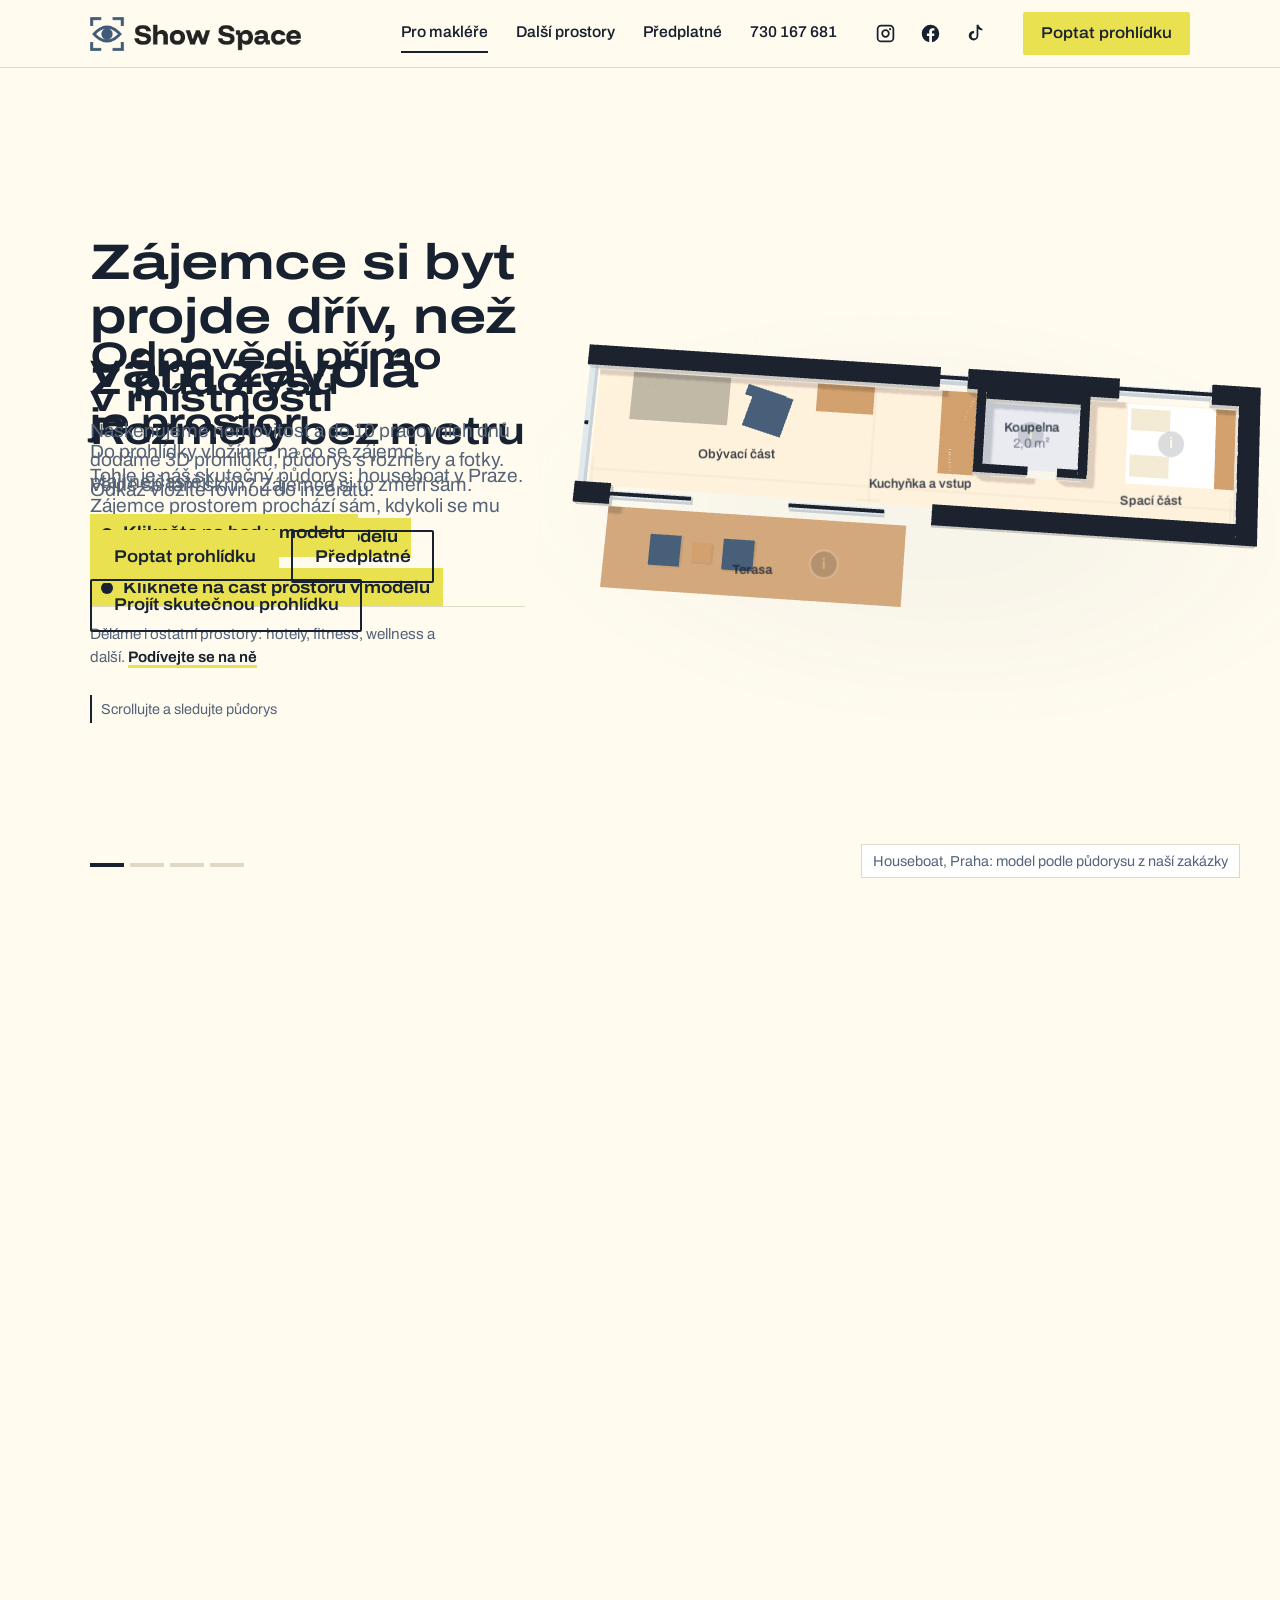
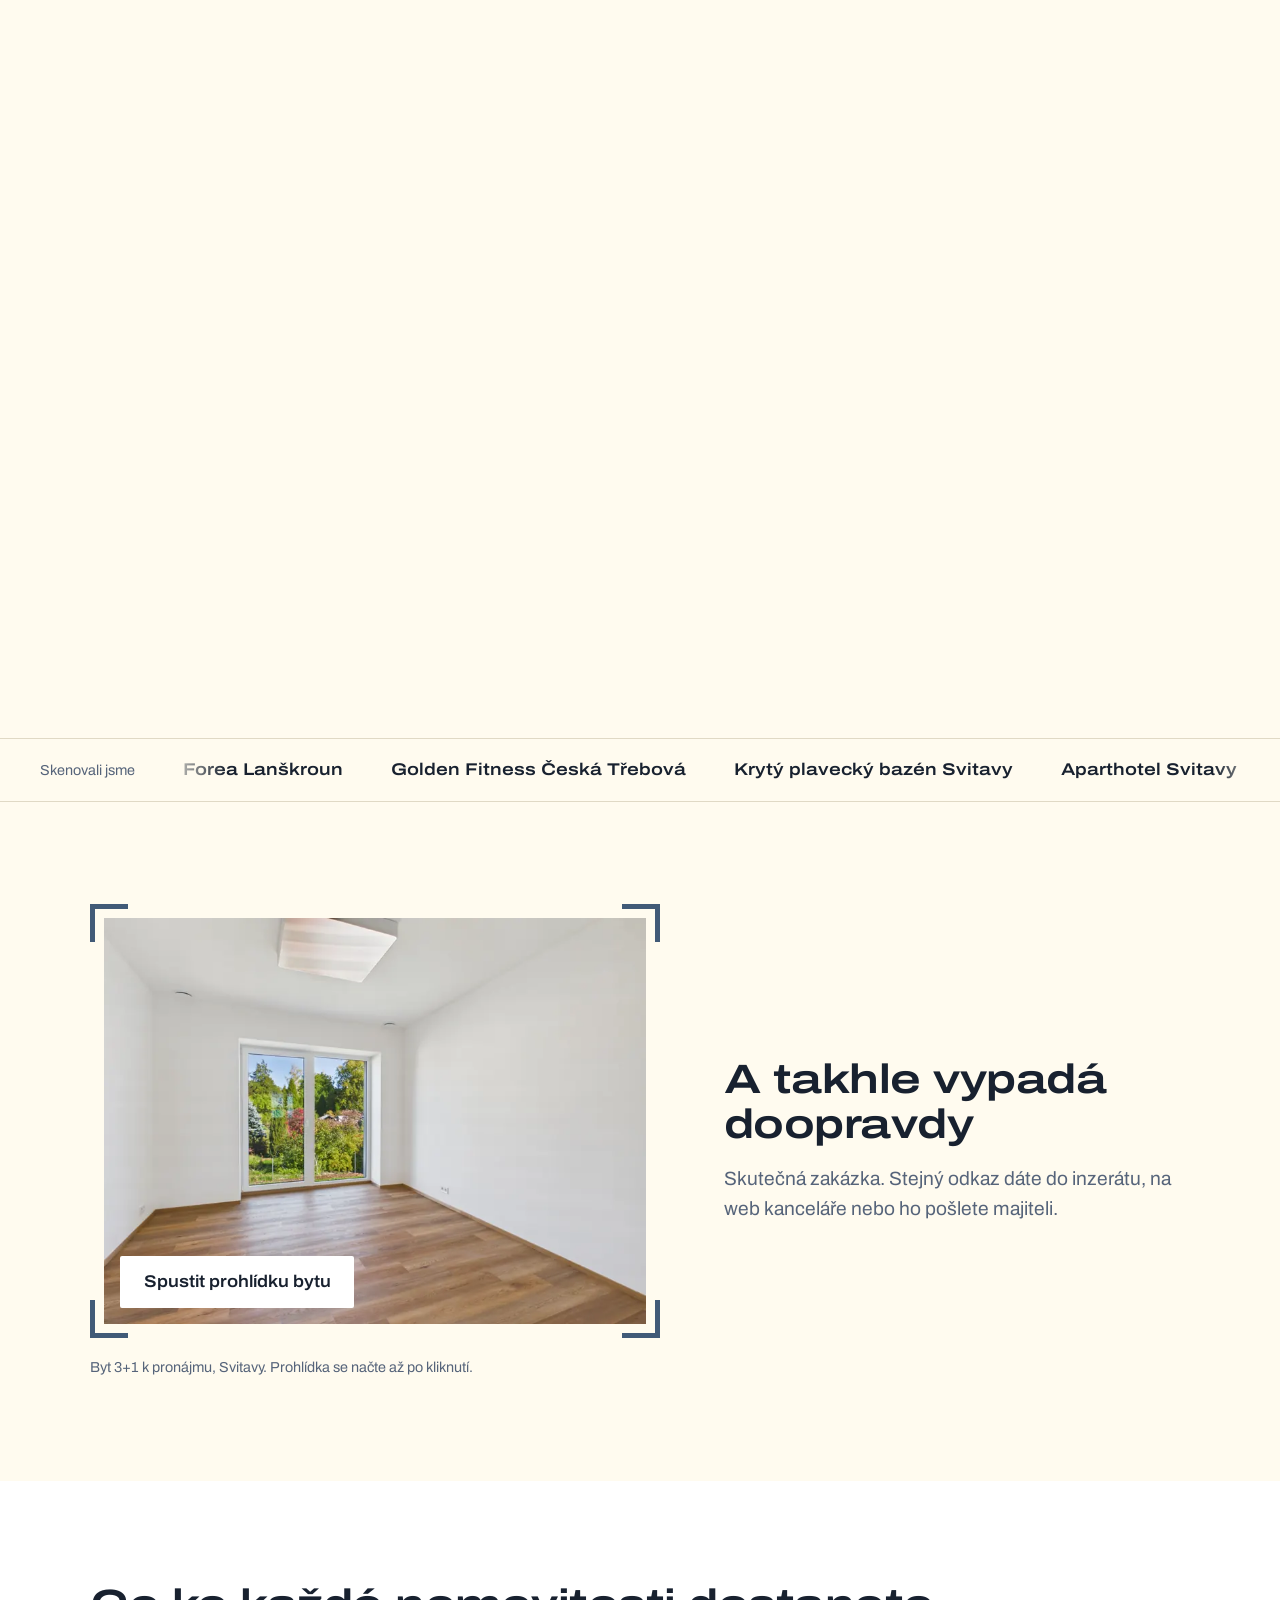
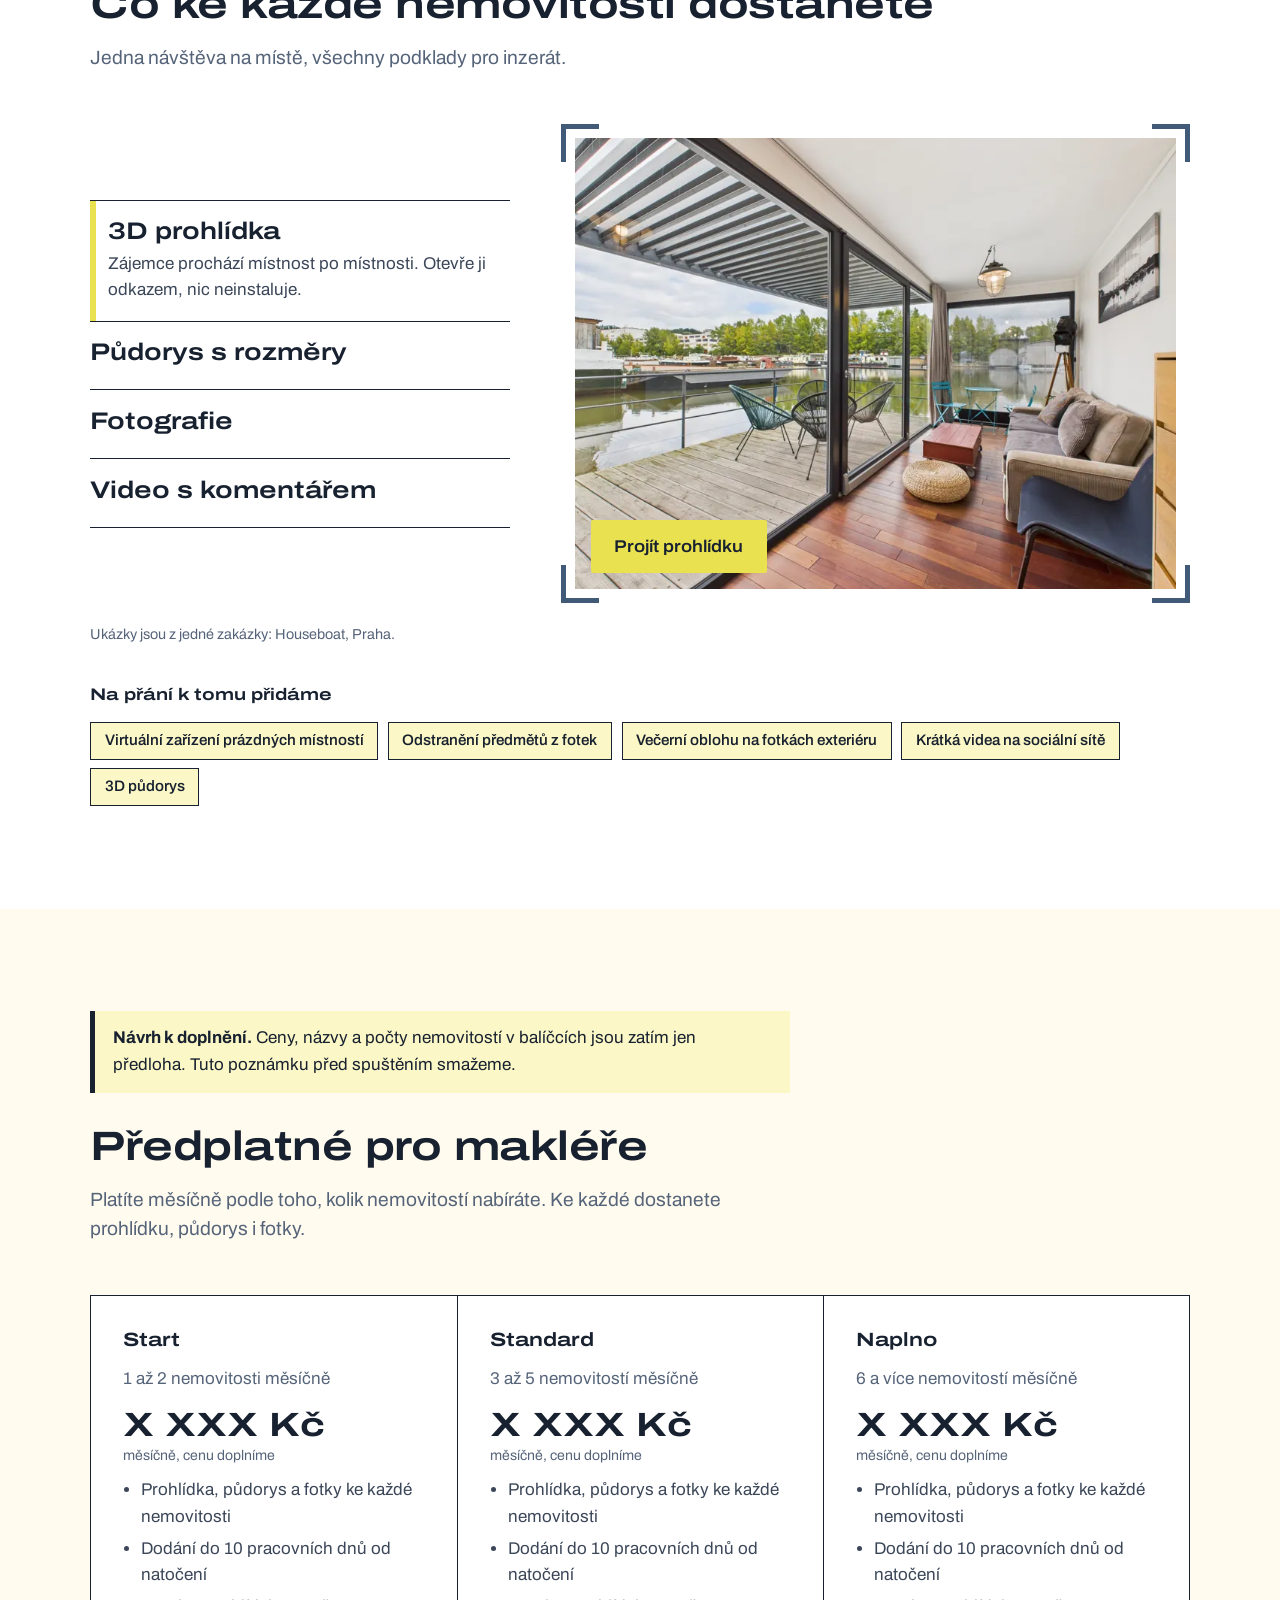
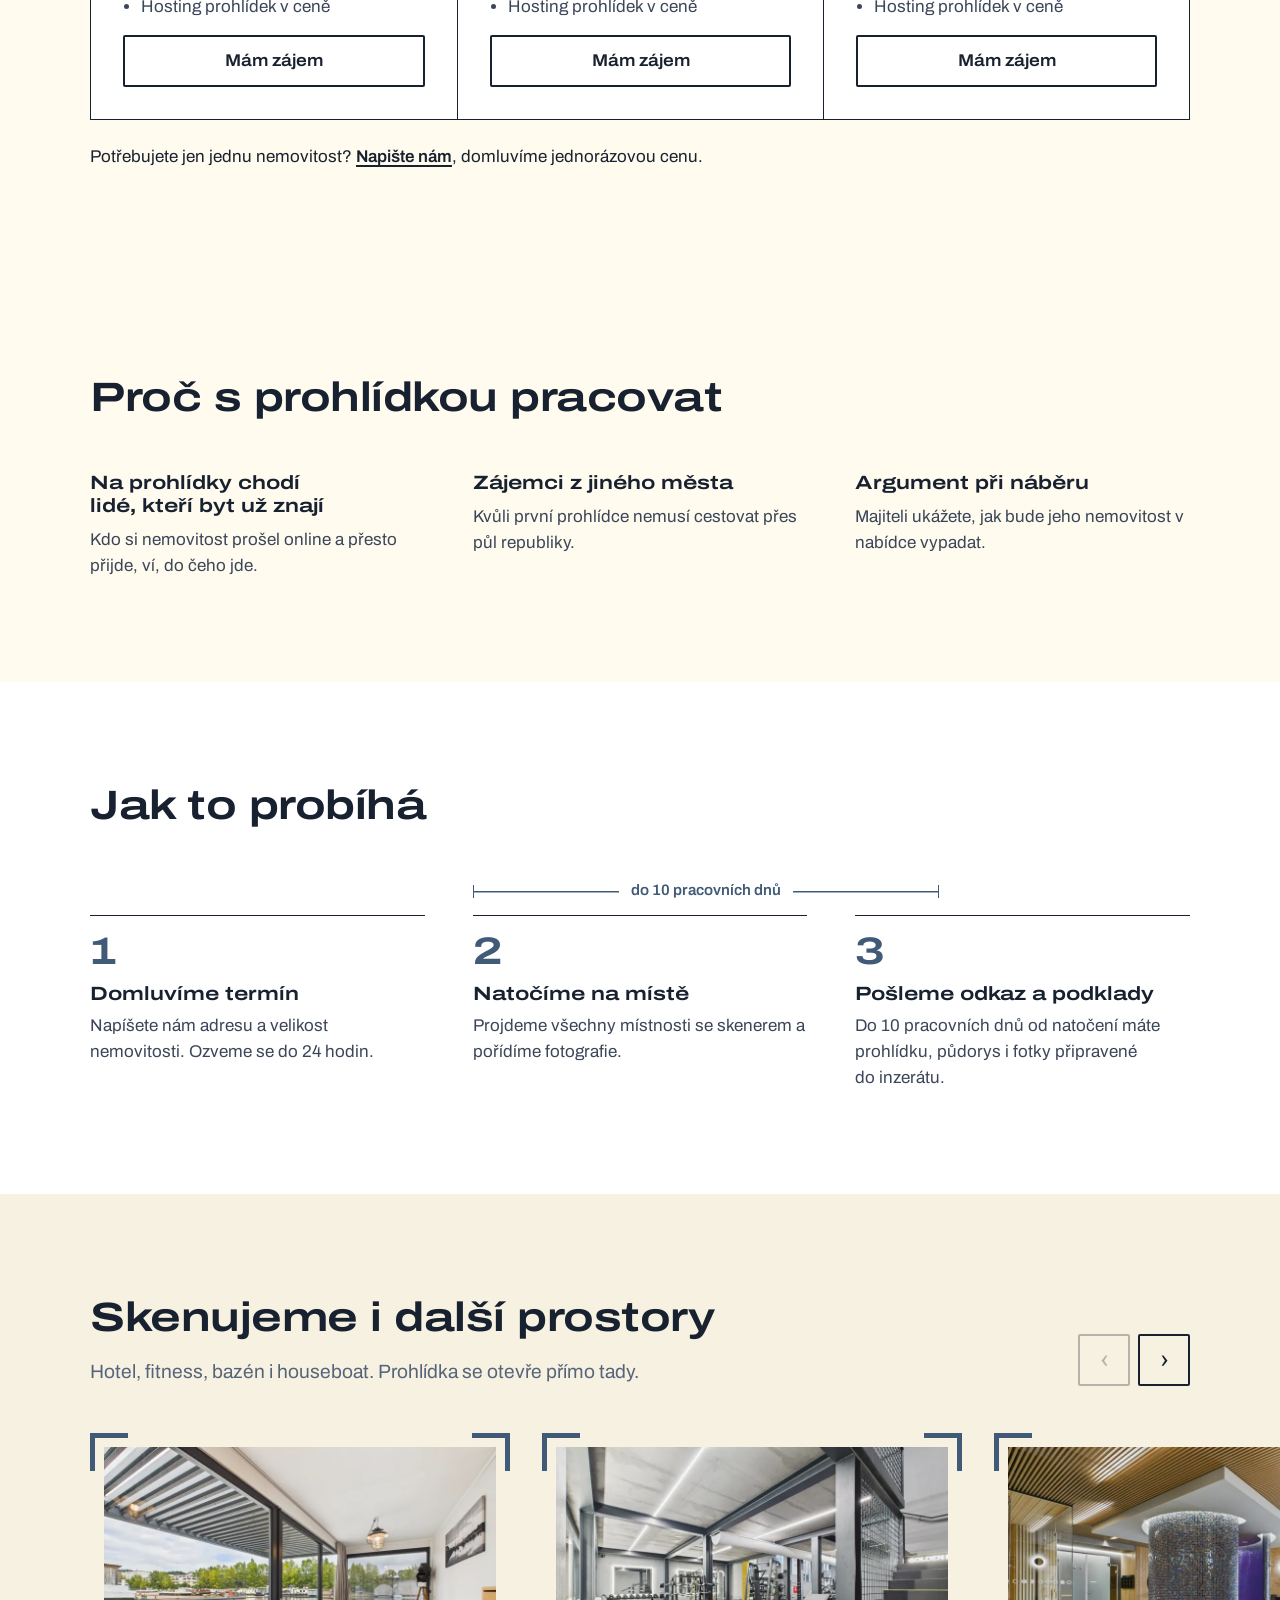
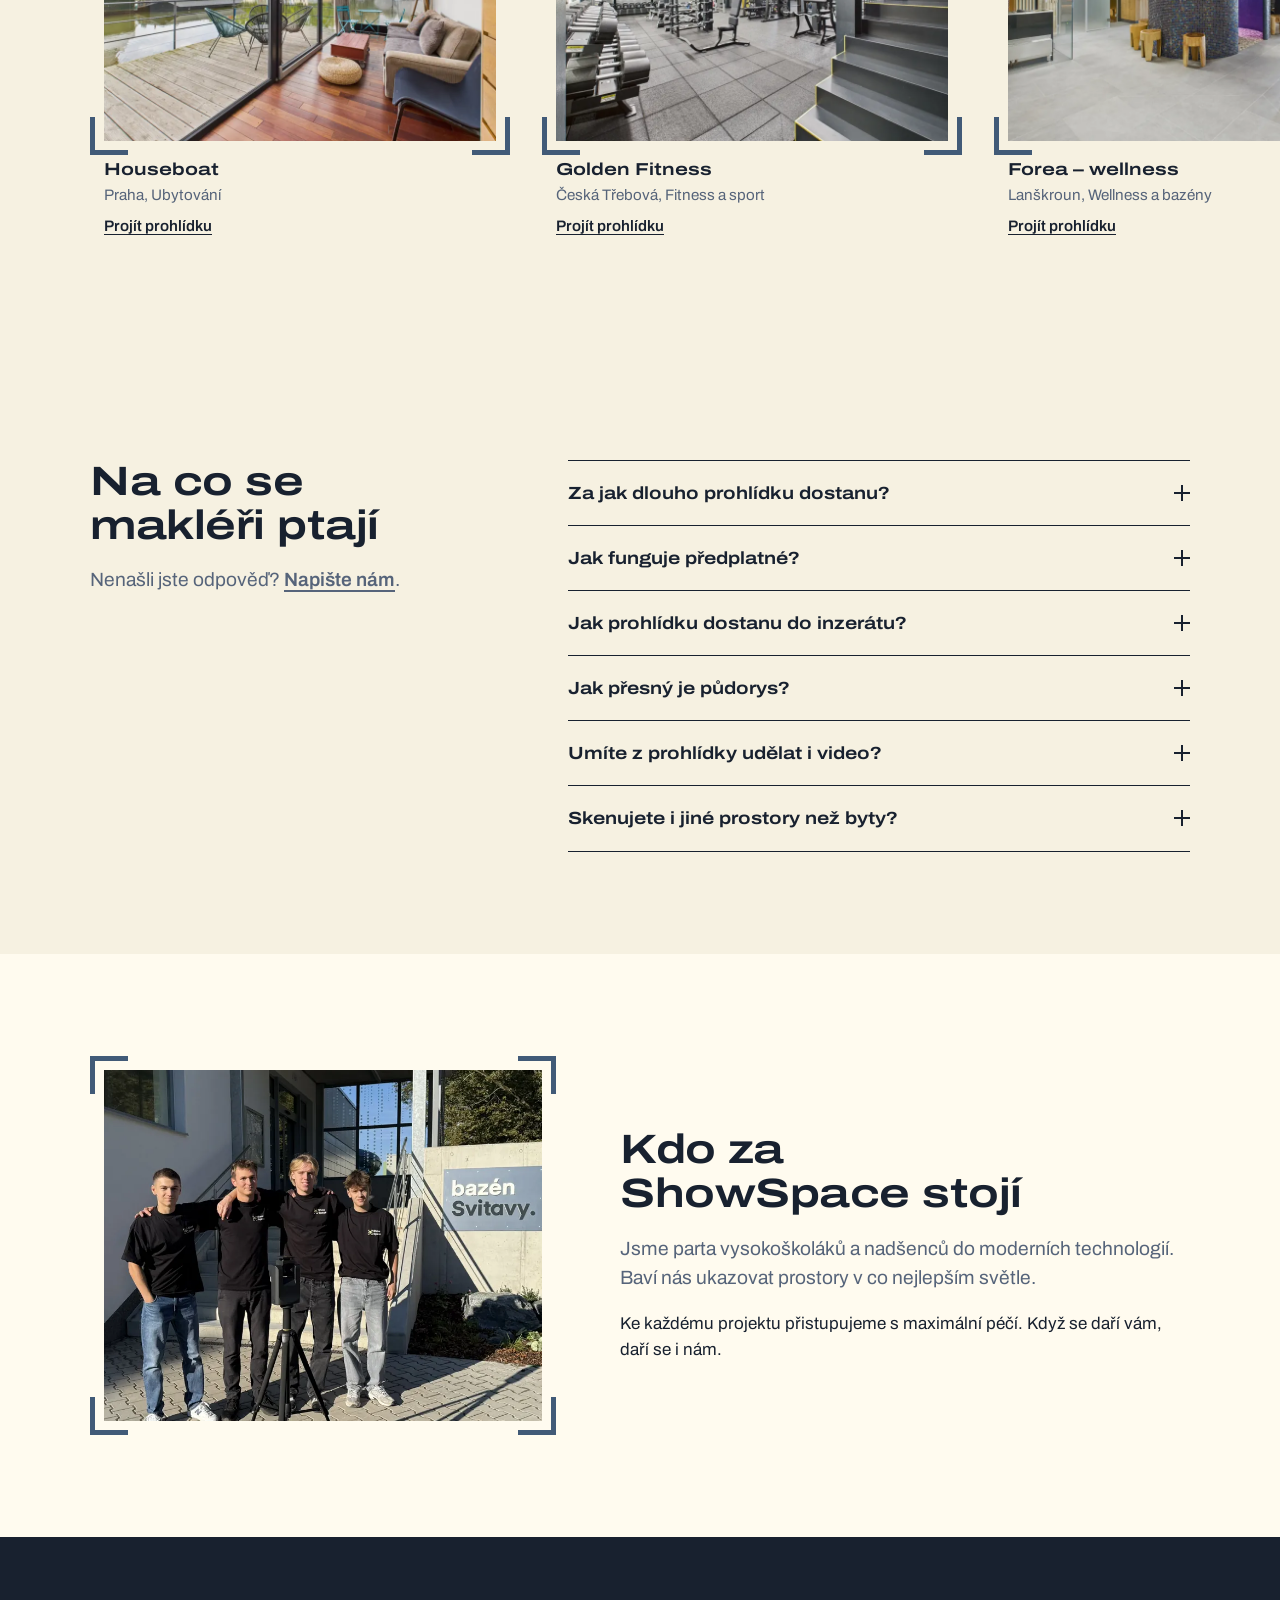
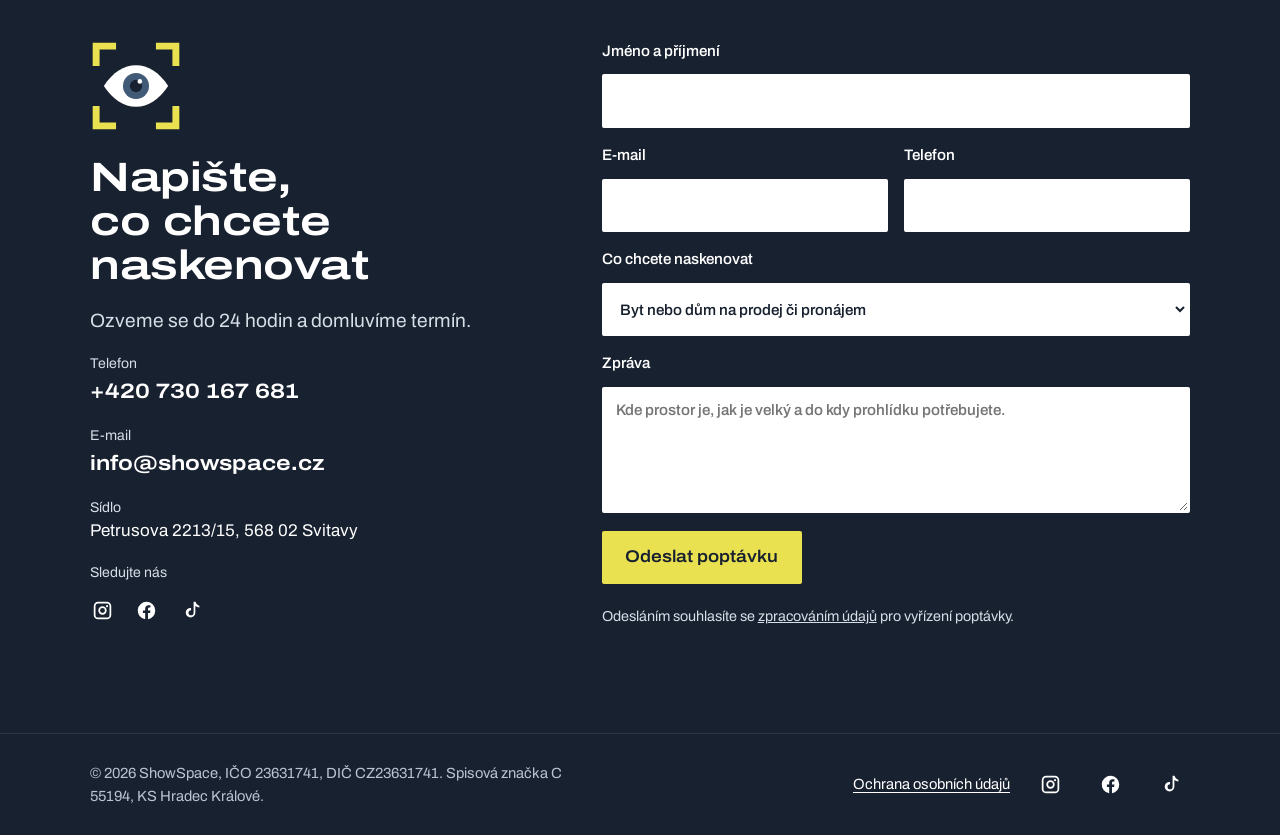
==== commit 4dc06fb5: "Model from the real houseboat plan, calmer colours, subscription plans - 3D model rebuilt from the H" ====
--- a/index.html
+++ b/index.html
@@ -4,14 +4,14 @@
 <meta charset="utf-8">
 <meta name="viewport" content="width=device-width, initial-scale=1">
 <title>ShowSpace – virtuální prohlídky pro realitní makléře</title>
-<meta name="description" content="Virtuální prohlídky bytů a domů pro makléře. Do týdne 3D prohlídka, půdorys s rozměry a fotky do inzerátu. Skenujeme i hotely, fitness a další prostory.">
+<meta name="description" content="Virtuální prohlídky bytů a domů pro makléře. Do 10 pracovních dnů 3D prohlídka, půdorys s rozměry a fotky do inzerátu. Skenujeme i hotely, fitness a další prostory.">
 <!-- ZKUŠEBNÍ VERZE: před spuštěním na showspace.cz tento řádek smazat, jinak web Google nezobrazí -->
 <meta name="robots" content="noindex, nofollow">
 <meta name="theme-color" content="#161d2b">
 <meta property="og:title" content="ShowSpace – virtuální prohlídky pro realitní makléře">
-<meta property="og:description" content="Virtuální prohlídky bytů a domů pro makléře. Do týdne 3D prohlídka, půdorys s rozměry a fotky do inzerátu. Skenujeme i hotely, fitness a další prostory.">
+<meta property="og:description" content="Virtuální prohlídky bytů a domů pro makléře. Do 10 pracovních dnů 3D prohlídka, půdorys s rozměry a fotky do inzerátu. Skenujeme i hotely, fitness a další prostory.">
 <meta property="og:type" content="website">
-<meta property="og:image" content="assets/img/foto-loft-4.webp">
+<meta property="og:image" content="assets/img/foto-houseboat-5.webp">
 <link rel="icon" type="image/png" href="assets/img/favicon.png">
 <link rel="preload" href="assets/fonts/archivo-latin-wdth-normal.woff2" as="font" type="font/woff2" crossorigin>
 <script>document.documentElement.classList.add('js')</script>
@@ -26,8 +26,13 @@
     <nav class="nav" id="nav" aria-label="Hlavní">
       <a href="index.html" aria-current="page">Pro makléře</a>
       <a href="prostory.html">Další prostory</a>
-      <a href="index.html#sluzby">Služby a ceny</a>
+      <a href="index.html#sluzby">Předplatné</a>
       <a href="tel:+420730167681">730 167 681</a>
+      <ul class="social" aria-label="Sociální sítě">
+      <li><a href="https://www.instagram.com/showspace.cz/" target="_blank" rel="noopener" aria-label="Instagram"><svg viewBox="0 0 24 24" aria-hidden="true"><path d="M7 2h10a5 5 0 0 1 5 5v10a5 5 0 0 1-5 5H7a5 5 0 0 1-5-5V7a5 5 0 0 1 5-5zm0 2a3 3 0 0 0-3 3v10a3 3 0 0 0 3 3h10a3 3 0 0 0 3-3V7a3 3 0 0 0-3-3H7zm5 3.2a4.8 4.8 0 1 1 0 9.6 4.8 4.8 0 0 1 0-9.6zm0 2a2.8 2.8 0 1 0 0 5.6 2.8 2.8 0 0 0 0-5.6zm5.2-3.4a1.2 1.2 0 1 1 0 2.4 1.2 1.2 0 0 1 0-2.4z"/></svg></a></li>
+      <li><a href="https://www.facebook.com/people/Show-Space/61579327674807/" target="_blank" rel="noopener" aria-label="Facebook"><svg viewBox="0 0 24 24" aria-hidden="true"><path d="M22 12a10 10 0 1 0-11.5 9.9v-7H7.9V12h2.6V9.8c0-2.5 1.5-3.9 3.8-3.9 1.1 0 2.2.2 2.2.2v2.5h-1.2c-1.2 0-1.6.8-1.6 1.6V12h2.8l-.4 2.9h-2.4v7A10 10 0 0 0 22 12z"/></svg></a></li>
+      <li><a href="https://www.tiktok.com/@show.space360" target="_blank" rel="noopener" aria-label="TikTok"><svg viewBox="0 0 24 24" aria-hidden="true"><path d="M21 8.5a7.5 7.5 0 0 1-4.6-1.6v7.6a5.500 5.500 0 1 1-5.500-5.500c.2 0 .4 0 .6.1v2.600a2.900 2.900 0 1 0 2.900 2.900V2h2.200c.3 1.200 1 2.300 1.900 3.100A5.300 5.300 0 0 0 21 6.500v2z"/></svg></a></li>
+    </ul>
       <a class="btn" href="#kontakt">Poptat prohlídku</a>
     </nav>
   </div>
@@ -37,7 +42,7 @@
 <section class="stage" id="model" aria-label="Jak z půdorysu vznikne prohlídka">
   <div class="stage__pin">
     <div class="stage__view">
-      <canvas aria-label="Otočný 3D model bytu 3+kk. Ilustrační ukázka toho, co prohlídka zachytí."></canvas>
+      <canvas aria-label="Otočný 3D model houseboatu postavený podle půdorysu z naší zakázky."></canvas>
       <div class="stage__overlay"></div>
       <div class="stage__fallback"><img src="assets/img/pudorys.webp" srcset="assets/img/pudorys-800.webp 800w, assets/img/pudorys.webp 1600w" sizes="100vw" width="1600" height="547" alt="Ukázka 2D půdorysu"></div>
     </div>
@@ -45,18 +50,18 @@
     <div class="stage__copy">
       <div class="beat is-active">
         <h1>Zájemce si byt projde dřív, než vám zavolá</h1>
-        <p class="lead">Naskenujeme nemovitost a do týdne dodáme 3D prohlídku, půdorys s rozměry a fotky. Odkaz vložíte rovnou do inzerátu.</p>
+        <p class="lead">Naskenujeme nemovitost a do 10 pracovních dnů dodáme 3D prohlídku, půdorys s rozměry a fotky. Odkaz vložíte rovnou do inzerátu.</p>
         <div class="btn-row">
-          <a class="btn" href="#kontakt">Poptat prohlídku</a>
-          <a class="btn btn--ghost" href="#sluzby">Služby a ceny</a>
+          <a class="btn btn--accent" href="#kontakt">Poptat prohlídku</a>
+          <a class="btn btn--ghost" href="#sluzby">Předplatné</a>
         </div>
         <p class="also">Děláme i ostatní prostory: hotely, fitness, wellness a další. <a href="prostory.html">Podívejte se na ně</a></p>
         <p class="scroll-cue" aria-hidden="true">Scrollujte a sledujte půdorys</p>
       </div>
       <div class="beat">
         <h2>Z půdorysu je prostor</h2>
-        <p class="lead">Zájemce bytem prochází sám, kdykoli se mu to hodí.</p>
-        <p class="try">Klikněte na místnost v modelu</p>
+        <p class="lead">Tohle je náš skutečný půdorys: houseboat v Praze. Zájemce prostorem prochází sám, kdykoli se mu to hodí.</p>
+        <p class="try">Klikněte na část prostoru v modelu</p>
       </div>
       <div class="beat">
         <h2>Rozměry bez metru</h2>
@@ -67,6 +72,7 @@
         <h2>Odpovědi přímo v místnosti</h2>
         <p class="lead">Do prohlídky vložíme, na co se zájemci ptají nejčastěji.</p>
         <p class="try">Klikněte na bod v modelu</p>
+        <div class="btn-row"><a class="btn btn--ghost" href="https://my.giraffe360.com/p/0h2v7c4" target="_blank" rel="noopener" data-viewer="tour" data-title="Houseboat, Praha">Projít skutečnou prohlídku</a></div>
       </div>
     </div>
 
@@ -77,8 +83,8 @@
       <li><button type="button" aria-label="Informační body"></button></li>
     </ol>
     <div class="stage__status">
-      <button class="stage__reset btn btn--ghost" type="button" hidden>Zpět na celý byt</button>
-      <p class="stage__hint">Ilustrační model bytu 3+kk, 88 m²</p>
+      <button class="stage__reset btn btn--accent" type="button" hidden>Zpět na celý prostor</button>
+      <p class="stage__hint">Houseboat, Praha: model podle půdorysu z naší zakázky</p>
     </div>
   </div>
 </section>
@@ -124,57 +130,60 @@
       </div>
       <div class="show__stage finder">
         <div class="show__panels">
-        <div class="show__panel" role="tabpanel" id="show-panel-0" aria-labelledby="show-tab-0"><video muted loop playsinline preload="none" poster="assets/video/prohlidka.webp" data-autoplay><source src="assets/video/prohlidka.mp4" type="video/mp4"></video></div>
+        <div class="show__panel" role="tabpanel" id="show-panel-0" aria-labelledby="show-tab-0"><img src="assets/img/foto-houseboat-5.webp" srcset="assets/img/foto-houseboat-5-800.webp 800w, assets/img/foto-houseboat-5.webp 1600w" sizes="(max-width: 860px) 100vw, 60vw" width="1600" height="1200" alt="Houseboat, Praha: terasa s výhledem na Vltavu" loading="lazy" decoding="async"><a class="btn btn--accent show__open" href="https://my.giraffe360.com/p/0h2v7c4" target="_blank" rel="noopener" data-viewer="tour" data-title="Houseboat, Praha">Projít prohlídku</a></div>
         <div class="show__panel" role="tabpanel" id="show-panel-1" aria-labelledby="show-tab-1" hidden><div class="show__plan"><img src="assets/img/pudorys.webp" srcset="assets/img/pudorys-800.webp 800w, assets/img/pudorys.webp 1600w" sizes="(max-width: 860px) 100vw, 60vw" width="1600" height="547" alt="2D půdorys houseboatu s plochou místnosti" loading="lazy" decoding="async"></div></div>
-        <div class="show__panel" role="tabpanel" id="show-panel-2" aria-labelledby="show-tab-2" hidden><img src="assets/img/foto-loft-4.webp" srcset="assets/img/foto-loft-4-800.webp 800w, assets/img/foto-loft-4.webp 1600w" sizes="(max-width: 860px) 100vw, 60vw" width="1600" height="1200" alt="Obývací prostor s koženou pohovkou" loading="lazy" decoding="async"></div>
-        <div class="show__panel" role="tabpanel" id="show-panel-3" aria-labelledby="show-tab-3" hidden><video controls playsinline preload="none" poster="assets/video/video-komentar.webp"><source src="assets/video/video-komentar.mp4" type="video/mp4"></video></div>
+        <div class="show__panel" role="tabpanel" id="show-panel-2" aria-labelledby="show-tab-2" hidden><img src="assets/img/foto-houseboat-2.webp" srcset="assets/img/foto-houseboat-2-800.webp 800w, assets/img/foto-houseboat-2.webp 1600w" sizes="(max-width: 860px) 100vw, 60vw" width="1600" height="1200" alt="Houseboat, Praha: ložnice" loading="lazy" decoding="async"></div>
+        <div class="show__panel" role="tabpanel" id="show-panel-3" aria-labelledby="show-tab-3" hidden><img src="assets/img/foto-houseboat-4.webp" srcset="assets/img/foto-houseboat-4-800.webp 800w, assets/img/foto-houseboat-4.webp 1600w" sizes="(max-width: 860px) 100vw, 60vw" width="1600" height="1200" alt="Houseboat, Praha: obývací část" loading="lazy" decoding="async"><p class="show__todo">Českou ukázku videa sem doplníme.</p></div>
         </div>
       </div>
     </div>
+    <p class="note" style="margin-top:1.25rem">Ukázky jsou z jedné zakázky: Houseboat, Praha.</p>
+    <h3 class="extras-title">Na přání k tomu přidáme</h3>
+    <ul class="facts">
+      <li>Virtuální zařízení prázdných místností</li>
+      <li>Odstranění předmětů z fotek</li>
+      <li>Večerní oblohu na fotkách exteriéru</li>
+      <li>Krátká videa na sociální sítě</li>
+      <li>3D půdorys</li>
+    </ul>
   </div>
 </section>
 
 <section class="section" id="sluzby">
   <div class="wrap">
-    <p class="draft-note"><strong>Návrh k doplnění.</strong> Ceny a rozdělení balíčků jsou zatím jen předloha. Tuto poznámku před spuštěním smažeme.</p>
+    <p class="draft-note"><strong>Návrh k doplnění.</strong> Ceny, názvy a počty nemovitostí v balíčcích jsou zatím jen předloha. Tuto poznámku před spuštěním smažeme.</p>
     <div class="section__head">
-      <h2>Služby a ceny</h2>
-      <p class="lead">Platíte jednou za nemovitost. V každém balíčku je prohlídka, půdorys i fotky.</p>
+      <h2>Předplatné pro makléře</h2>
+      <p class="lead">Platíte měsíčně podle toho, kolik nemovitostí nabíráte. Ke každé dostanete prohlídku, půdorys i fotky.</p>
     </div>
     <div class="plans">
   <article class="plan">
-    <h3>Menší byt</h3>
-    <p class="plan__size">Garsoniéra až 2+kk</p>
-    <p class="plan__price">X XXX Kč<small>cenu doplníme</small></p>
-    <ul><li>3D prohlídka celého bytu</li><li>Půdorys s rozměry</li><li>Fotografie interiéru</li></ul>
-    <a class="btn btn--ghost" href="#kontakt" data-prefill="Menší byt" data-prostor="byt">Poptat tento balíček</a>
+    <h3>Start</h3>
+    <p class="plan__size">1 až 2 nemovitosti měsíčně</p>
+    <p class="plan__price">X XXX Kč<small>měsíčně, cenu doplníme</small></p>
+    <ul><li>Prohlídka, půdorys a fotky ke každé nemovitosti</li><li>Dodání do 10 pracovních dnů od natočení</li><li>Hosting prohlídek v ceně</li></ul>
+    <a class="btn btn--ghost" href="#kontakt" data-prefill="Start (1 až 2 nemovitosti měsíčně)" data-prostor="byt">Mám zájem</a>
   </article>
   <article class="plan">
-    <h3>Rodinný byt</h3>
-    <p class="plan__size">3+kk až 4+1</p>
-    <p class="plan__price">X XXX Kč<small>cenu doplníme</small></p>
-    <ul><li>3D prohlídka celého bytu</li><li>Půdorys s rozměry</li><li>Fotografie interiéru</li></ul>
-    <a class="btn btn--ghost" href="#kontakt" data-prefill="Rodinný byt" data-prostor="byt">Poptat tento balíček</a>
+    <h3>Standard</h3>
+    <p class="plan__size">3 až 5 nemovitostí měsíčně</p>
+    <p class="plan__price">X XXX Kč<small>měsíčně, cenu doplníme</small></p>
+    <ul><li>Prohlídka, půdorys a fotky ke každé nemovitosti</li><li>Dodání do 10 pracovních dnů od natočení</li><li>Hosting prohlídek v ceně</li></ul>
+    <a class="btn btn--ghost" href="#kontakt" data-prefill="Standard (3 až 5 nemovitostí měsíčně)" data-prostor="byt">Mám zájem</a>
   </article>
   <article class="plan">
-    <h3>Dům</h3>
-    <p class="plan__size">Rodinný dům nebo vícepodlažní byt</p>
-    <p class="plan__price">X XXX Kč<small>cenu doplníme</small></p>
-    <ul><li>3D prohlídka všech podlaží</li><li>Půdorys každého podlaží</li><li>Fotografie interiéru i exteriéru</li></ul>
-    <a class="btn btn--ghost" href="#kontakt" data-prefill="Dům" data-prostor="byt">Poptat tento balíček</a>
+    <h3>Naplno</h3>
+    <p class="plan__size">6 a více nemovitostí měsíčně</p>
+    <p class="plan__price">X XXX Kč<small>měsíčně, cenu doplníme</small></p>
+    <ul><li>Prohlídka, půdorys a fotky ke každé nemovitosti</li><li>Dodání do 10 pracovních dnů od natočení</li><li>Hosting prohlídek v ceně</li></ul>
+    <a class="btn btn--ghost" href="#kontakt" data-prefill="Naplno (6 a více nemovitostí měsíčně)" data-prostor="byt">Mám zájem</a>
   </article>
 </div>
-    <ul class="facts">
-      <li>Dodání do týdne</li>
-      <li>Bez měsíčních poplatků za hosting</li>
-      <li>Informační body v místnostech</li>
-      <li>Video s AI komentářem na přání</li>
-    </ul>
-    <p style="margin-top:1.5rem">Skenujete víc nemovitostí měsíčně? <a class="textlink" href="#kontakt">Napište nám</a>, domluvíme cenu podle počtu.</p>
-  </div>
-</section>
-
-<section class="section section--mist" id="proc">
+    <p style="margin-top:1.5rem">Potřebujete jen jednu nemovitost? <a class="textlink" href="#kontakt">Napište nám</a>, domluvíme jednorázovou cenu.</p>
+  </div>
+</section>
+
+<section class="section" id="proc">
   <div class="wrap">
     <div class="section__head"><h2>Proč s prohlídkou pracovat</h2></div>
     <div class="reasons">
@@ -194,21 +203,21 @@
   </div>
 </section>
 
-<section class="section" id="postup">
+<section class="section section--room" id="postup">
   <div class="wrap">
     <div class="section__head"><h2>Jak to probíhá</h2></div>
     <div class="steps">
-      <div class="steps__dim dim" aria-hidden="true">do týdne</div>
+      <div class="steps__dim dim" aria-hidden="true">do 10 pracovních dnů</div>
       <ol>
       <li><h3>Domluvíme termín</h3><p>Napíšete nám adresu a velikost nemovitosti. Ozveme se do 24 hodin.</p></li>
-      <li><h3>Naskenujeme na místě</h3><p>Projdeme všechny místnosti se skenerem a pořídíme fotografie.</p></li>
-      <li><h3>Pošleme odkaz a podklady</h3><p>Do týdne máte prohlídku, půdorys i fotky připravené do inzerátu.</p></li>
+      <li><h3>Natočíme na místě</h3><p>Projdeme všechny místnosti se skenerem a pořídíme fotografie.</p></li>
+      <li><h3>Pošleme odkaz a podklady</h3><p>Do 10 pracovních dnů od natočení máte prohlídku, půdorys i fotky připravené do inzerátu.</p></li>
       </ol>
     </div>
   </div>
 </section>
 
-<section class="section section--room" id="dalsi">
+<section class="section section--mist" id="dalsi">
   <div class="wrap reel-head">
     <div class="section__head">
       <h2>Skenujeme i další prostory</h2>
@@ -220,7 +229,7 @@
     </div>
   </div>
   <ul class="reel" tabindex="0" aria-label="Vybrané prohlídky">
-        <li><a class="ref" href="https://tour.giraffe360.com/houseboat-prague-vltava/" target="_blank" rel="noopener" data-viewer="tour" data-title="Houseboat, Praha">
+        <li><a class="ref" href="https://my.giraffe360.com/p/0h2v7c4" target="_blank" rel="noopener" data-viewer="tour" data-title="Houseboat, Praha">
           <div class="finder"><img src="assets/img/foto-houseboat-5.webp" srcset="assets/img/foto-houseboat-5-800.webp 800w, assets/img/foto-houseboat-5.webp 1600w" sizes="(max-width: 700px) 80vw, 420px" width="1600" height="1200" alt="Terasa houseboatu s výhledem na Vltavu" loading="lazy" decoding="async"></div>
           <div class="ref__body">
             <h3>Houseboat</h3>
@@ -244,7 +253,7 @@
             <span class="ref__open">Projít prohlídku</span>
           </div>
         </a></li>
-        <li><a class="ref" href="https://tour.giraffe360.com/krytyplaveckybazensvitavy/" target="_blank" rel="noopener" data-viewer="tour" data-title="Krytý plavecký bazén, Svitavy">
+        <li><a class="ref" href="https://my.giraffe360.com/p/7n3nuu7" target="_blank" rel="noopener" data-viewer="tour" data-title="Krytý plavecký bazén, Svitavy">
           <div class="finder"><img src="assets/img/foto-bazen.webp" srcset="assets/img/foto-bazen-800.webp 800w, assets/img/foto-bazen.webp 1600w" sizes="(max-width: 700px) 80vw, 420px" width="1600" height="1200" alt="Plavecký bazén se startovními bloky" loading="lazy" decoding="async"></div>
           <div class="ref__body">
             <h3>Krytý plavecký bazén</h3>
@@ -268,54 +277,20 @@
             <span class="ref__open">Projít prohlídku</span>
           </div>
         </a></li>
-        <li class="reel__more"><a class="btn" href="prostory.html">Všechny další prostory</a></li>
+        <li class="reel__more"><a class="btn btn--accent" href="prostory.html">Všechny další prostory</a></li>
   </ul>
-</section>
-
-<section class="section" id="weby">
-  <div class="wrap">
-    <div class="section__head">
-      <h2>Děláme i weby</h2>
-      <p class="lead">Od jednostránkové prezentace po vícestránkový web, třeba s prohlídkou přímo na úvodní stránce.</p>
-    </div>
-    <div class="web-grid">
-      <ul class="included included--one">
-        <li>Návrh a texty na míru</li>
-        <li>Rychlé načítání a zobrazení na mobilu</li>
-        <li>Kontaktní formulář a napojení na vaši doménu</li>
-        <li>Příprava na měření návštěvnosti a reklamní kampaně</li>
-        <li>Zabudování virtuální prohlídky a galerie</li>
-      </ul>
-      <div class="plans">
-  <article class="plan">
-    <h3>Jednostránkový web</h3>
-    <p class="plan__size">Prezentace na jedné stránce</p>
-    <p class="plan__price">X XXX Kč<small>cenu doplníme</small></p>
-    <ul><li>Úvod, služby, reference, kontakt</li><li>Poptávkový formulář</li><li>Zobrazení na mobilu</li></ul>
-    <a class="btn btn--ghost" href="#kontakt" data-prefill="Jednostránkový web" data-prostor="web">Poptat tento balíček</a>
-  </article>
-  <article class="plan">
-    <h3>Vícestránkový web</h3>
-    <p class="plan__size">Kompletní prezentace firmy</p>
-    <p class="plan__price">X XXX Kč<small>cenu doplníme</small></p>
-    <ul><li>Samostatné stránky služeb</li><li>Galerie a reference</li><li>Zabudovaná virtuální prohlídka</li></ul>
-    <a class="btn btn--ghost" href="#kontakt" data-prefill="Vícestránkový web" data-prostor="web">Poptat tento balíček</a>
-  </article>
-</div>
-    </div>
-  </div>
 </section>
 
 <section class="section section--mist" id="otazky">
   <div class="wrap faq-wrap">
     <div class="section__head"><h2>Na co se makléři ptají</h2><p class="lead">Nenašli jste odpověď? <a class="textlink" href="#kontakt">Napište nám</a>.</p></div>
     <div class="faq">
-      <details><summary>Za jak dlouho prohlídku dostanu?</summary><p>Do týdne od skenování. Pošleme vám odkaz na prohlídku, půdorys a fotografie.</p></details>
-      <details><summary>Platím za prohlídku něco měsíčně?</summary><p>Ne. Platíte jednou za zakázku, hosting prohlídky je bez měsíčního poplatku.</p></details>
+      <details><summary>Za jak dlouho prohlídku dostanu?</summary><p>Do 10 pracovních dnů od dne natočení. Pošleme vám odkaz na prohlídku, půdorys a fotografie.</p></details>
+      <details><summary>Jak funguje předplatné?</summary><p>Vyberete si balíček podle toho, kolik nemovitostí měsíčně nabíráte. Potřebujete jen jednu nemovitost? Napište nám, domluvíme jednorázovou cenu.</p></details>
       <details><summary>Jak prohlídku dostanu do inzerátu?</summary><p>Dostanete odkaz, který vložíte do inzerátu, na web kanceláře nebo ho pošlete zájemci zprávou. Nic se neinstaluje, otevře se v mobilu i na počítači.</p></details>
       <details><summary>Jak přesný je půdorys?</summary><p>Půdorys vzniká z LiDARu s přesností 98 %. Vzdálenosti si navíc každý změří přímo v prohlídce.</p></details>
       <details><summary>Umíte z prohlídky udělat i video?</summary><p>Ano, na přání. Sestavíme ho z naskenovaných dat a doplníme AI komentářem, takže se nic netočí znovu.</p></details>
-      <details><summary>Dá se prohlídka umístit do Google Street View?</summary><p>Ano. U provozoven je umístění do Google Street View v ceně.</p></details>
+      <details><summary>Skenujete i jiné prostory než byty?</summary><p>Ano, hotely, fitness, wellness, kavárny a další. Cenu stanovíme individuálně podle objektu a prohlídku umíme umístit i do Google Street View.</p></details>
     </div>
   </div>
 </section>
@@ -350,6 +325,11 @@
         <li><span>Telefon</span><a href="tel:+420730167681">+420 730 167 681</a></li>
         <li><span>E-mail</span><a href="mailto:info@showspace.cz">info@showspace.cz</a></li>
         <li><span>Sídlo</span><address>Petrusova 2213/15, 568 02 Svitavy</address></li>
+        <li><span>Sledujte nás</span><ul class="social" aria-label="Sociální sítě">
+      <li><a href="https://www.instagram.com/showspace.cz/" target="_blank" rel="noopener" aria-label="Instagram"><svg viewBox="0 0 24 24" aria-hidden="true"><path d="M7 2h10a5 5 0 0 1 5 5v10a5 5 0 0 1-5 5H7a5 5 0 0 1-5-5V7a5 5 0 0 1 5-5zm0 2a3 3 0 0 0-3 3v10a3 3 0 0 0 3 3h10a3 3 0 0 0 3-3V7a3 3 0 0 0-3-3H7zm5 3.2a4.8 4.8 0 1 1 0 9.6 4.8 4.8 0 0 1 0-9.6zm0 2a2.8 2.8 0 1 0 0 5.6 2.8 2.8 0 0 0 0-5.6zm5.2-3.4a1.2 1.2 0 1 1 0 2.4 1.2 1.2 0 0 1 0-2.4z"/></svg></a></li>
+      <li><a href="https://www.facebook.com/people/Show-Space/61579327674807/" target="_blank" rel="noopener" aria-label="Facebook"><svg viewBox="0 0 24 24" aria-hidden="true"><path d="M22 12a10 10 0 1 0-11.5 9.9v-7H7.9V12h2.6V9.8c0-2.5 1.5-3.9 3.8-3.9 1.1 0 2.2.2 2.2.2v2.5h-1.2c-1.2 0-1.6.8-1.6 1.6V12h2.8l-.4 2.9h-2.4v7A10 10 0 0 0 22 12z"/></svg></a></li>
+      <li><a href="https://www.tiktok.com/@show.space360" target="_blank" rel="noopener" aria-label="TikTok"><svg viewBox="0 0 24 24" aria-hidden="true"><path d="M21 8.5a7.5 7.5 0 0 1-4.6-1.6v7.6a5.500 5.500 0 1 1-5.500-5.500c.2 0 .4 0 .6.1v2.600a2.900 2.900 0 1 0 2.900 2.900V2h2.200c.3 1.200 1 2.300 1.900 3.100A5.300 5.300 0 0 0 21 6.500v2z"/></svg></a></li>
+    </ul></li>
       </ul>
     </div>
     <form class="form" action="https://formspree.io/f/mjkorjrk" method="POST">
@@ -369,14 +349,13 @@
             <option value="sport">Fitness, sportoviště, wellness</option>
             <option value="gastro">Kavárna, restaurace, bar</option>
             <option value="jine">Jiný prostor</option>
-            <option value="web">Web</option>
         </select>
       </label>
       <label class="full">Zpráva
         <textarea name="zprava" id="f-zprava" rows="4" placeholder="Kde prostor je, jak je velký a do kdy prohlídku potřebujete."></textarea>
       </label>
       <div class="full form__foot">
-        <button class="btn btn--light" type="submit">Odeslat poptávku</button>
+        <button class="btn btn--accent" type="submit">Odeslat poptávku</button>
         <p class="note">Odesláním souhlasíte se <a href="gdpr.html">zpracováním údajů</a> pro vyřízení poptávky.</p>
       </div>
     </form>
@@ -397,12 +376,14 @@
 <footer class="site-footer">
   <div class="wrap">
     <p>© <span data-year>2026</span> ShowSpace, IČO 23631741, DIČ CZ23631741. Spisová značka C 55194, KS Hradec Králové.</p>
-    <ul>
-      <li><a href="https://www.instagram.com/showspace.cz/" target="_blank" rel="noopener">Instagram</a></li>
-      <li><a href="https://www.facebook.com/people/Show-Space/61579327674807/" target="_blank" rel="noopener">Facebook</a></li>
-      <li><a href="https://www.tiktok.com/@show.space360" target="_blank" rel="noopener">TikTok</a></li>
-      <li><a href="gdpr.html">Ochrana osobních údajů</a></li>
+    <div class="site-footer__links">
+      <a href="gdpr.html">Ochrana osobních údajů</a>
+      <ul class="social" aria-label="Sociální sítě">
+      <li><a href="https://www.instagram.com/showspace.cz/" target="_blank" rel="noopener" aria-label="Instagram"><svg viewBox="0 0 24 24" aria-hidden="true"><path d="M7 2h10a5 5 0 0 1 5 5v10a5 5 0 0 1-5 5H7a5 5 0 0 1-5-5V7a5 5 0 0 1 5-5zm0 2a3 3 0 0 0-3 3v10a3 3 0 0 0 3 3h10a3 3 0 0 0 3-3V7a3 3 0 0 0-3-3H7zm5 3.2a4.8 4.8 0 1 1 0 9.6 4.8 4.8 0 0 1 0-9.6zm0 2a2.8 2.8 0 1 0 0 5.6 2.8 2.8 0 0 0 0-5.6zm5.2-3.4a1.2 1.2 0 1 1 0 2.4 1.2 1.2 0 0 1 0-2.4z"/></svg></a></li>
+      <li><a href="https://www.facebook.com/people/Show-Space/61579327674807/" target="_blank" rel="noopener" aria-label="Facebook"><svg viewBox="0 0 24 24" aria-hidden="true"><path d="M22 12a10 10 0 1 0-11.5 9.9v-7H7.9V12h2.6V9.8c0-2.5 1.5-3.9 3.8-3.9 1.1 0 2.2.2 2.2.2v2.5h-1.2c-1.2 0-1.6.8-1.6 1.6V12h2.8l-.4 2.9h-2.4v7A10 10 0 0 0 22 12z"/></svg></a></li>
+      <li><a href="https://www.tiktok.com/@show.space360" target="_blank" rel="noopener" aria-label="TikTok"><svg viewBox="0 0 24 24" aria-hidden="true"><path d="M21 8.5a7.5 7.5 0 0 1-4.6-1.6v7.6a5.500 5.500 0 1 1-5.500-5.500c.2 0 .4 0 .6.1v2.600a2.900 2.900 0 1 0 2.900 2.900V2h2.200c.3 1.200 1 2.300 1.900 3.100A5.300 5.300 0 0 0 21 6.500v2z"/></svg></a></li>
     </ul>
+    </div>
   </div>
 </footer>
 <script type="module" src="assets/js/site.js"></script>
--- a/assets/css/styles.css
+++ b/assets/css/styles.css
@@ -21,19 +21,19 @@
 }
 
 :root {
-  --wall: #18212f;      /* tmavá: stěny v půdorysu, hlavní text, tmavé sekce */
+  --wall: #18212f;      /* text a jediná tmavá plocha (kontakt, patička) */
   --slate: #415a77;     /* modrá z loga */
   --slate-deep: #2f435a;
-  --accent: #eae151;    /* žlutá ze stávajícího webu */
+  --accent: #eae151;    /* žlutá ze stávajícího webu: tlačítka a zvýraznění */
   --accent-soft: #fbf7c6;
-  --room: #f8e6d4;      /* podlaha v půdorysu */
+  --room: #fdebd9;      /* podlaha v půdorysu */
   --room-deep: #efd3b8;
   --paper: #ffffff;
   --ivory: #fffbef;     /* podklad stránky ze stávajícího webu */
-  --mist: #f4efdd;
-  --line: #ddd6c2;
+  --mist: #f6f1e1;
+  --line: #e0d9c5;
   --muted: #56647a;
-  --on-dark: #d6dee8;   /* doplňkový text na tmavém */
+  --on-dark: #d6dee8;
 
   --font: "Archivo", system-ui, -apple-system, "Segoe UI", Roboto, Arial, sans-serif;
   --header-h: 68px;
@@ -655,16 +655,19 @@
 }
 
 /* =====================================================================
-   Barvy: tmavý úvod, žlutý akcent a slonová kost ze stávajícího webu
+   Barvy: světlý klidný podklad, žlutá jako jediný akcent, tmavý jen kontakt
    ===================================================================== */
 body { background: var(--ivory); }
 .site-header { background: var(--ivory); }
-.read-progress { background: var(--slate); }
+.read-progress { background: var(--accent); height: 4px; }
+.section--room { background: var(--paper); }
+.page-hero { background: var(--mist); }
 
 /* tlačítka */
 .btn:hover { background: var(--accent); border-color: var(--accent); color: var(--wall); }
+.btn--accent { background: var(--accent); border-color: var(--accent); color: var(--wall); }
+.btn--accent:hover { background: var(--wall); border-color: var(--wall); color: var(--paper); }
 .btn--ghost:hover { background: var(--wall); border-color: var(--wall); color: var(--paper); }
-.btn--light:hover { background: var(--accent); border-color: var(--accent); color: var(--wall); }
 .nav .btn { background: var(--accent); border-color: var(--accent); color: var(--wall); }
 .nav .btn:hover { background: var(--wall); border-color: var(--wall); color: var(--paper); }
 .filters button:hover { background: var(--accent); }
@@ -672,100 +675,74 @@
 .reel__nav button:hover { background: var(--accent); border-color: var(--accent); color: var(--wall); }
 .plan:hover { background: var(--accent-soft); }
 .draft-note { background: var(--accent-soft); border-left-color: var(--wall); }
-.textlink:hover { color: var(--slate); }
-
-/* tmavé plochy: úvodní scéna, úvody podstránek, modrý pás */
-.stage { background-color: var(--wall); background-image: linear-gradient(rgba(255, 255, 255, 0.055) 1px, transparent 1px), linear-gradient(90deg, rgba(255, 255, 255, 0.055) 1px, transparent 1px); color: var(--paper); }
-.page-hero { background: var(--slate); color: var(--paper); }
-.section--room { background: var(--slate); color: var(--paper); }
-.stage .lead, .page-hero .lead, .section--room .lead, .section--room .note { color: var(--on-dark); }
-
-.stage .btn, .page-hero .btn, .section--room .btn { background: var(--accent); border-color: var(--accent); color: var(--wall); }
-.stage .btn:hover, .page-hero .btn:hover, .section--room .btn:hover { background: var(--paper); border-color: var(--paper); color: var(--wall); }
-.stage .btn--ghost, .page-hero .btn--ghost, .section--room .btn--ghost { background: transparent; border-color: var(--paper); color: var(--paper); }
-.stage .btn--ghost:hover, .page-hero .btn--ghost:hover, .section--room .btn--ghost:hover { background: var(--paper); border-color: var(--paper); color: var(--wall); }
-.section--room .plans { color: var(--wall); border-color: var(--wall); }
-.section--room .plan .btn--ghost { border-color: var(--wall); color: var(--wall); }
-.section--room .plan .btn--ghost:hover { background: var(--wall); border-color: var(--wall); color: var(--paper); }
-.section--room .textlink:hover { color: var(--accent); }
-
-.page-hero .finder::before, .section--room .finder::before, .section--wall .finder::before { --c: var(--accent); }
-
-/* scéna */
-.try { color: var(--accent); }
-.try::before { background: var(--accent); box-shadow: 0 0 0 0 rgba(234, 225, 81, 0.55); animation-name: try-pulse; }
-@keyframes try-pulse { 70% { box-shadow: 0 0 0 12px rgba(234, 225, 81, 0); } 100% { box-shadow: 0 0 0 0 rgba(234, 225, 81, 0); } }
-.scroll-cue { color: var(--on-dark); }
-.scroll-cue::before { background: var(--accent); }
-.stage__progress button::before { background: rgba(255, 255, 255, 0.25); }
-.stage__progress button[aria-current="true"]::before { background: var(--accent); }
-.stage__status .stage__hint { background: rgba(24, 33, 47, 0.85); border-color: rgba(255, 255, 255, 0.25); color: var(--paper); }
-.stage .stage__reset { background: var(--accent); border-color: var(--accent); color: var(--wall); }
-.tag--dim { background: var(--accent); color: var(--wall); }
-.tag--measure { background: var(--paper); color: var(--wall); box-shadow: 0 0 0 2px var(--wall); }
-.tag--focus { background: var(--accent); color: var(--wall); }
-.tag--focus span { color: #3b4658; }
-.spot { background: var(--accent); color: var(--wall); border-color: var(--wall); animation-name: try-pulse; }
-.spot[aria-expanded="true"] { background: var(--paper); color: var(--wall); }
-.spot-card { color: var(--wall); }
-@media (max-width: 860px) {
-  .stage__copy { background: var(--wall); border-top-color: rgba(255, 255, 255, 0.14); }
-  .stage__pin::after { background: var(--wall); }
-}
-
-/* pás se zakázkami */
-.clients { background: var(--accent); border-bottom: 0; color: var(--wall); }
-.clients__label { color: var(--wall); opacity: 0.75; }
-
-/* přepínač na modrém pásu */
-.section--room .show__tab { color: var(--paper); border-color: rgba(255, 255, 255, 0.4); }
-.section--room .show__tab span { color: var(--on-dark); }
-.section--room .show__tab[aria-selected="true"] { background-image: linear-gradient(var(--accent), var(--accent)); }
-.section--room .show__tab[aria-selected="true"] strong { color: var(--accent); }
-.section--room .types > div { border-top-color: rgba(255, 255, 255, 0.45); }
-.section--room .types dd { color: var(--on-dark); }
-.section--room .types > div:hover { border-top-color: var(--accent); }
-
-/* kontakt */
-.form .btn { background: var(--accent); border-color: var(--accent); color: var(--wall); }
-.form .btn:hover { background: var(--paper); border-color: var(--paper); }
-.form input:focus-visible, .form select:focus-visible, .form textarea:focus-visible { outline-color: var(--accent); }
-.eye__brackets { stroke: var(--accent); }
-.contact__list span, .section--wall .lead, .section--wall .note { color: var(--on-dark); }
-
-/* weby */
-.web-grid { display: grid; grid-template-columns: minmax(0, 0.8fr) minmax(0, 1.2fr); gap: clamp(1.5rem, 4vw, 3.5rem); align-items: start; }
-.web-grid .plans { grid-template-columns: repeat(2, minmax(0, 1fr)); }
-.included--one { columns: 1; }
-@media (max-width: 860px) { .web-grid { grid-template-columns: 1fr; } .web-grid .plans { grid-template-columns: 1fr; } }
-
-/* doladění kontrastu popisků v modelu */
+
+/* úvodní scéna: světlá, bez rastru */
+.stage { background: var(--ivory); background-image: none; color: var(--wall); }
+.try { color: var(--wall); background: var(--accent); padding: 0.4rem 0.85rem 0.4rem 0.7rem; }
+.try::before { background: var(--wall); box-shadow: none; animation: try-blink 1.6s ease-in-out infinite; }
+@keyframes try-blink { 50% { opacity: 0.25; } }
+.scroll-cue { color: var(--muted); }
+.scroll-cue::before { background: var(--wall); }
+.stage__progress button::before { background: var(--line); }
+.stage__progress button[aria-current="true"]::before { background: var(--wall); }
+.stage__status .stage__hint { background: var(--paper); border-color: var(--line); color: var(--muted); }
+.stage__reset { min-height: 40px; padding: 0.35rem 0.9rem; font-size: 0.92rem; }
 .tag--dim { background: var(--wall); color: var(--accent); }
-.spot { background: var(--wall); color: var(--accent); border-color: var(--accent); }
+.tag--measure { background: var(--accent); color: var(--wall); box-shadow: 0 0 0 2px var(--wall); }
+.tag--focus { background: var(--wall); color: var(--paper); }
+.tag--focus span { color: var(--on-dark); }
+.spot { background: var(--wall); color: var(--accent); border-color: var(--paper); animation-name: spot-ring; }
+@keyframes spot-ring { 70% { box-shadow: 0 0 0 12px rgba(24, 33, 47, 0); } 100% { box-shadow: 0 0 0 0 rgba(24, 33, 47, 0); } }
+.spot { box-shadow: 0 0 0 0 rgba(24, 33, 47, 0.4); }
 .spot[aria-expanded="true"] { background: var(--accent); color: var(--wall); border-color: var(--wall); }
-.also { font-size: 0.95rem; color: var(--on-dark); max-width: 34ch; margin-top: 1.4rem; padding-top: 1rem; border-top: 1px solid rgba(255, 255, 255, 0.2); max-width: none; }
-.also a { color: var(--accent); font-weight: 600; text-underline-offset: 0.2em; white-space: nowrap; }
+.also { font-size: 0.95rem; color: var(--muted); margin-top: 1.4rem; padding-top: 1rem; border-top: 1px solid var(--line); }
+.also a { color: var(--wall); font-weight: 650; text-underline-offset: 0.2em; text-decoration-color: var(--accent); text-decoration-thickness: 3px; white-space: nowrap; }
 .js .stage .beat:first-child > :nth-child(4) { animation-delay: 0.36s; }
 .js .stage .beat:first-child > :nth-child(5) { animation-delay: 0.48s; }
-@media (max-width: 860px) { .also { margin-top: 0.7rem; padding-top: 0.6rem; font-size: 0.85rem; } }
-
-/* úvod na mobilu: víc místa pro text, tlačítka vedle sebe */
+
 @media (max-width: 860px) {
   .stage__view { inset: 0 0 52% 0; }
-  .stage__copy { top: 48%; }
+  .stage__copy { top: 48%; background: var(--paper); border-top: 1px solid var(--line); }
+  .stage__pin::after { background: var(--paper); }
   .stage__status { bottom: calc(52% + 8px); }
   .beat .btn-row { flex-wrap: nowrap; gap: 0.5rem; }
   .beat .btn-row .btn { flex: 1; padding: 0.5rem 0.4rem; font-size: 0.9rem; white-space: nowrap; }
   .beat .lead { font-size: 0.95rem; line-height: 1.45; }
+  .also { margin-top: 0.7rem; padding-top: 0.6rem; font-size: 0.85rem; }
 }
 @media (max-width: 860px) and (max-height: 700px) { .beat .also { display: none; } }
 
-/* krátká fakta pod balíčky */
-.facts { display: flex; flex-wrap: wrap; gap: 0.5rem 0.6rem; list-style: none; margin: 1.5rem 0 0; padding: 0; }
-.facts li { padding: 0.35rem 0.8rem; background: var(--accent-soft); border: 1.5px solid var(--wall); font-weight: 550; font-size: 0.95rem; }
-
-/* pás prohlídek na modrém podkladu */
-.section--room .ref__body p { color: var(--on-dark); }
-.section--room .reel__nav button { border-color: var(--paper); color: var(--paper); }
-.section--room .reel__nav button:hover { background: var(--accent); border-color: var(--accent); color: var(--wall); }
-.section--room .reel__nav button:disabled { background: none; border-color: var(--paper); color: var(--paper); }
+/* pás se zakázkami */
+.clients { background: var(--ivory); border-top: 1px solid var(--line); border-bottom: 1px solid var(--line); }
+
+/* přepínač */
+.show__tab[aria-selected="true"] { background: linear-gradient(var(--accent), var(--accent)) left / 6px 100% no-repeat; }
+.show__panel { position: absolute; }
+.show__open { position: absolute; left: 16px; bottom: 16px; }
+.show__todo { position: absolute; left: 16px; bottom: 16px; margin: 0; background: var(--accent); color: var(--wall); padding: 0.4rem 0.8rem; font-weight: 600; font-size: 0.92rem; }
+.extras-title { margin-top: 2.5rem; font-size: 1.05rem; }
+
+/* krátká fakta */
+.facts { display: flex; flex-wrap: wrap; gap: 0.5rem 0.6rem; list-style: none; margin: 1rem 0 0; padding: 0; }
+.facts li { padding: 0.4rem 0.85rem; background: var(--accent-soft); border: 1.5px solid var(--wall); font-weight: 550; font-size: 0.95rem; }
+.facts--stack { flex-direction: column; align-items: flex-start; margin: 0; }
+
+/* kontakt: jediná tmavá plocha */
+.form input:focus-visible, .form select:focus-visible, .form textarea:focus-visible { outline-color: var(--accent); }
+.section--wall .btn--accent:hover { background: var(--paper); border-color: var(--paper); color: var(--wall); }
+.eye__brackets { stroke: var(--accent); }
+.contact__list span, .section--wall .lead, .section--wall .note { color: var(--on-dark); }
+
+/* ikony sociálních sítí */
+.social { display: flex; gap: 0.3rem; list-style: none; margin: 0; padding: 0; }
+.social a { display: grid; place-items: center; width: 40px; height: 40px; border-radius: 50%; color: inherit; border: 0 !important; padding: 0 !important; transition: background-color 0.15s, color 0.15s, transform 0.15s; }
+.social svg { width: 21px; height: 21px; fill: currentColor; }
+.social a:hover { background: var(--accent); color: var(--wall); transform: translateY(-2px); }
+.contact__list .social { margin-top: 0.4rem; margin-left: -0.5rem; }
+.contact__list .social a { font-size: inherit; }
+.site-footer .wrap { align-items: center; }
+.site-footer__links { display: flex; flex-wrap: wrap; align-items: center; gap: 0.5rem 1.25rem; }
+.site-footer .social a { color: var(--paper); }
+.site-footer .social a:hover { color: var(--wall); }
+@media (max-width: 1040px) and (min-width: 861px) { .nav .social { display: none; } }
+@media (max-width: 860px) { .nav .social { padding: 0.75rem 0 0; } }
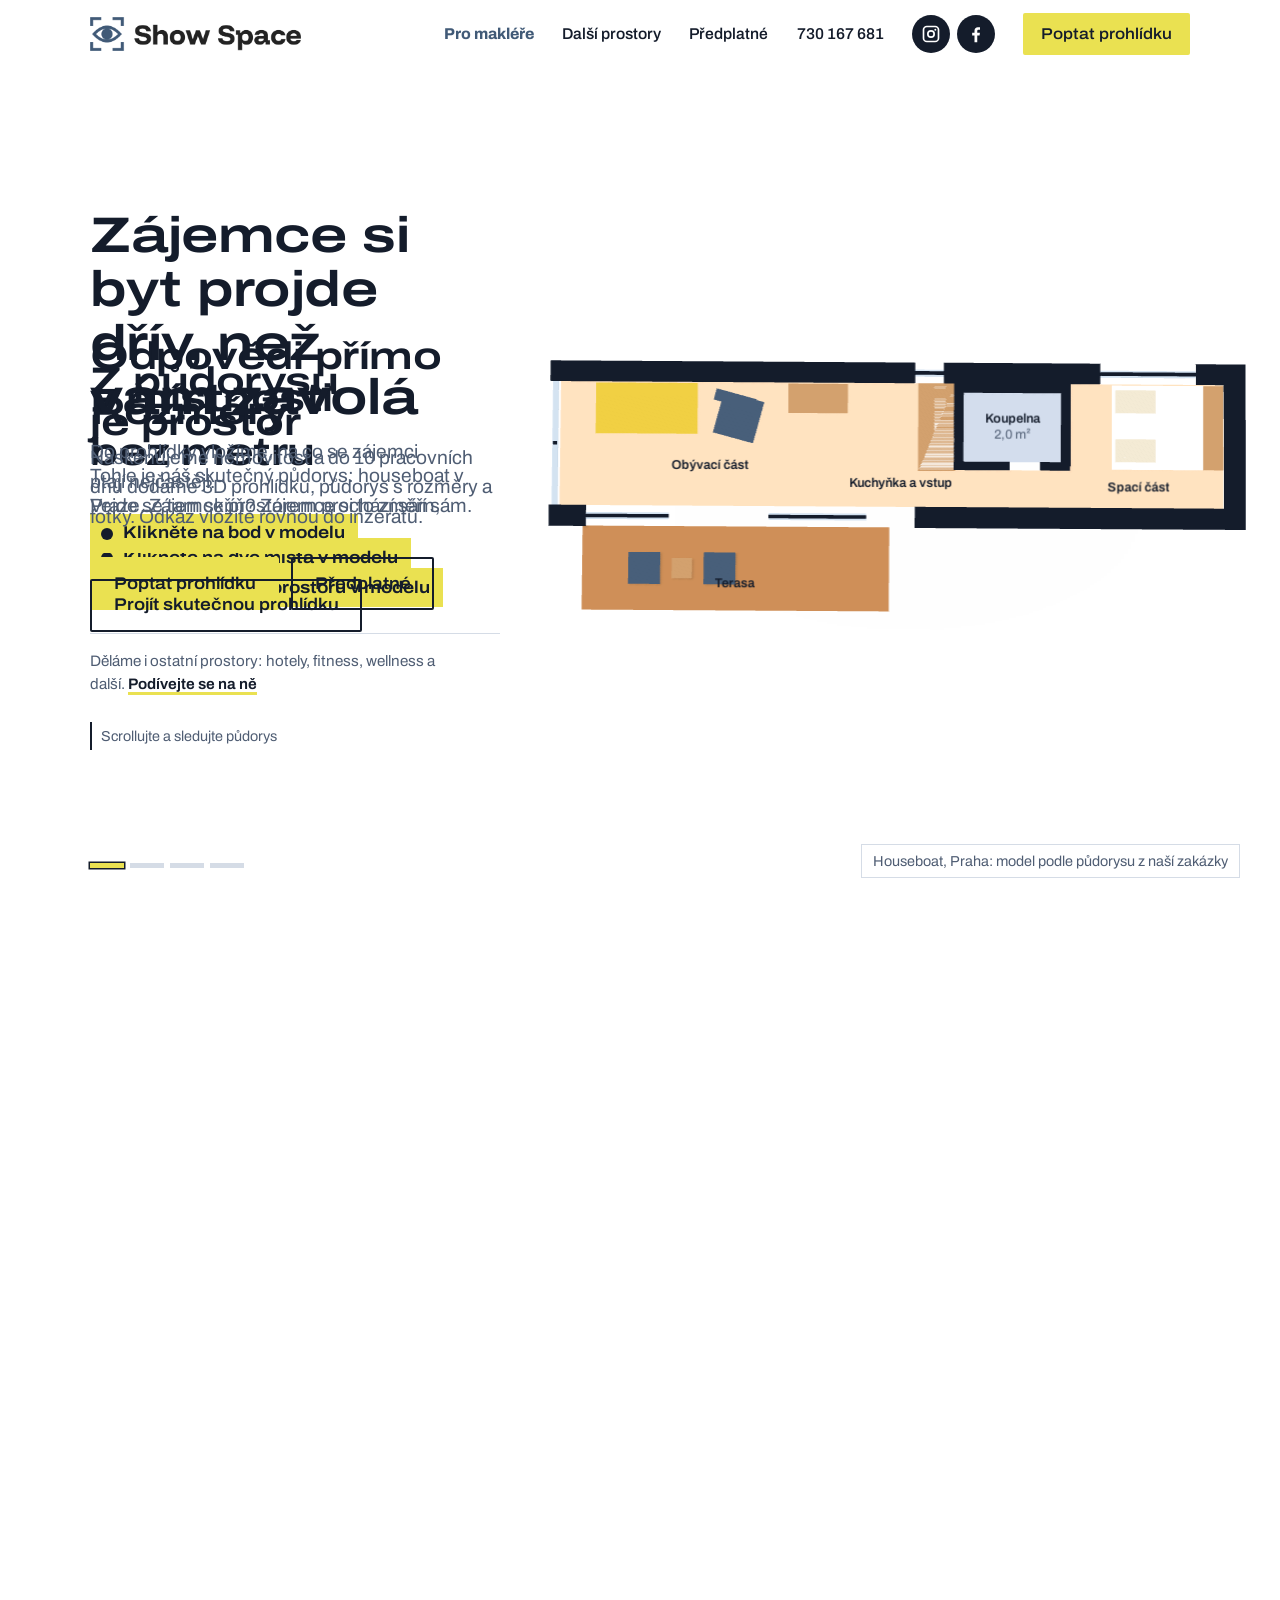
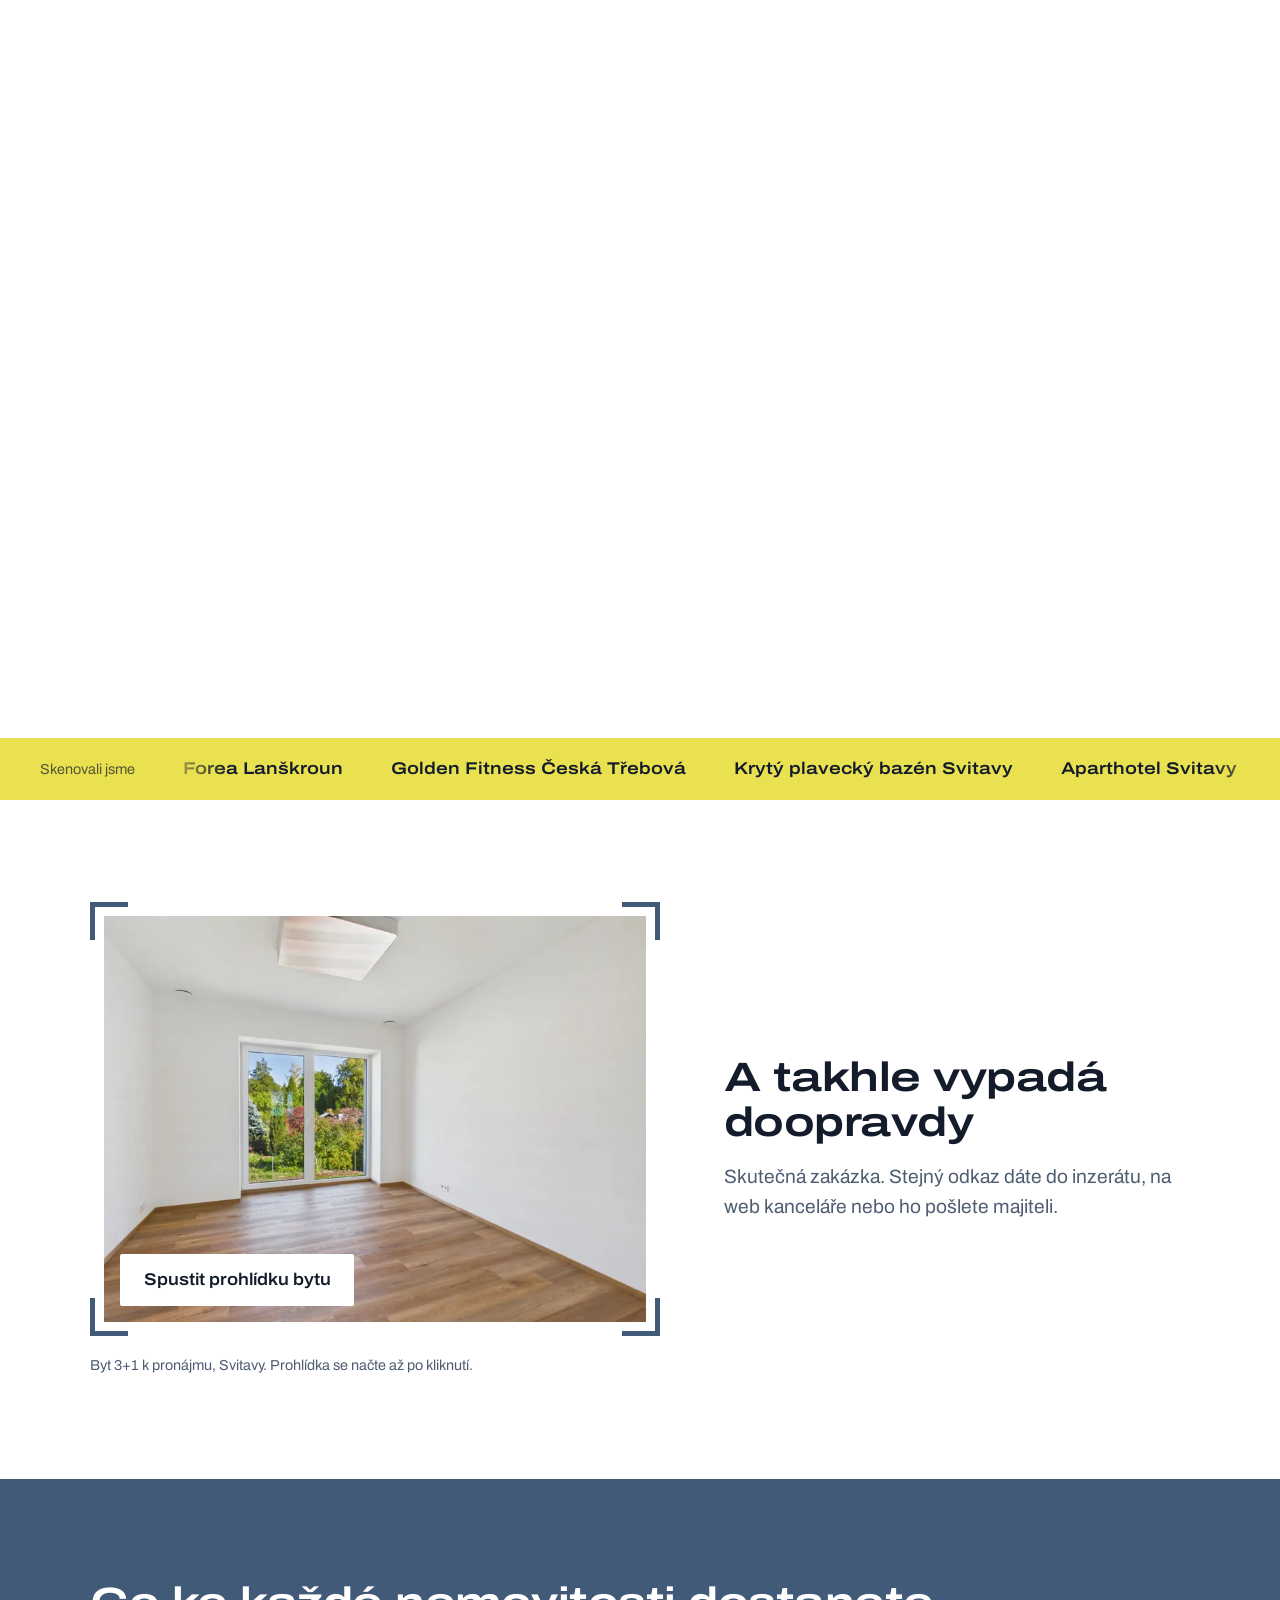
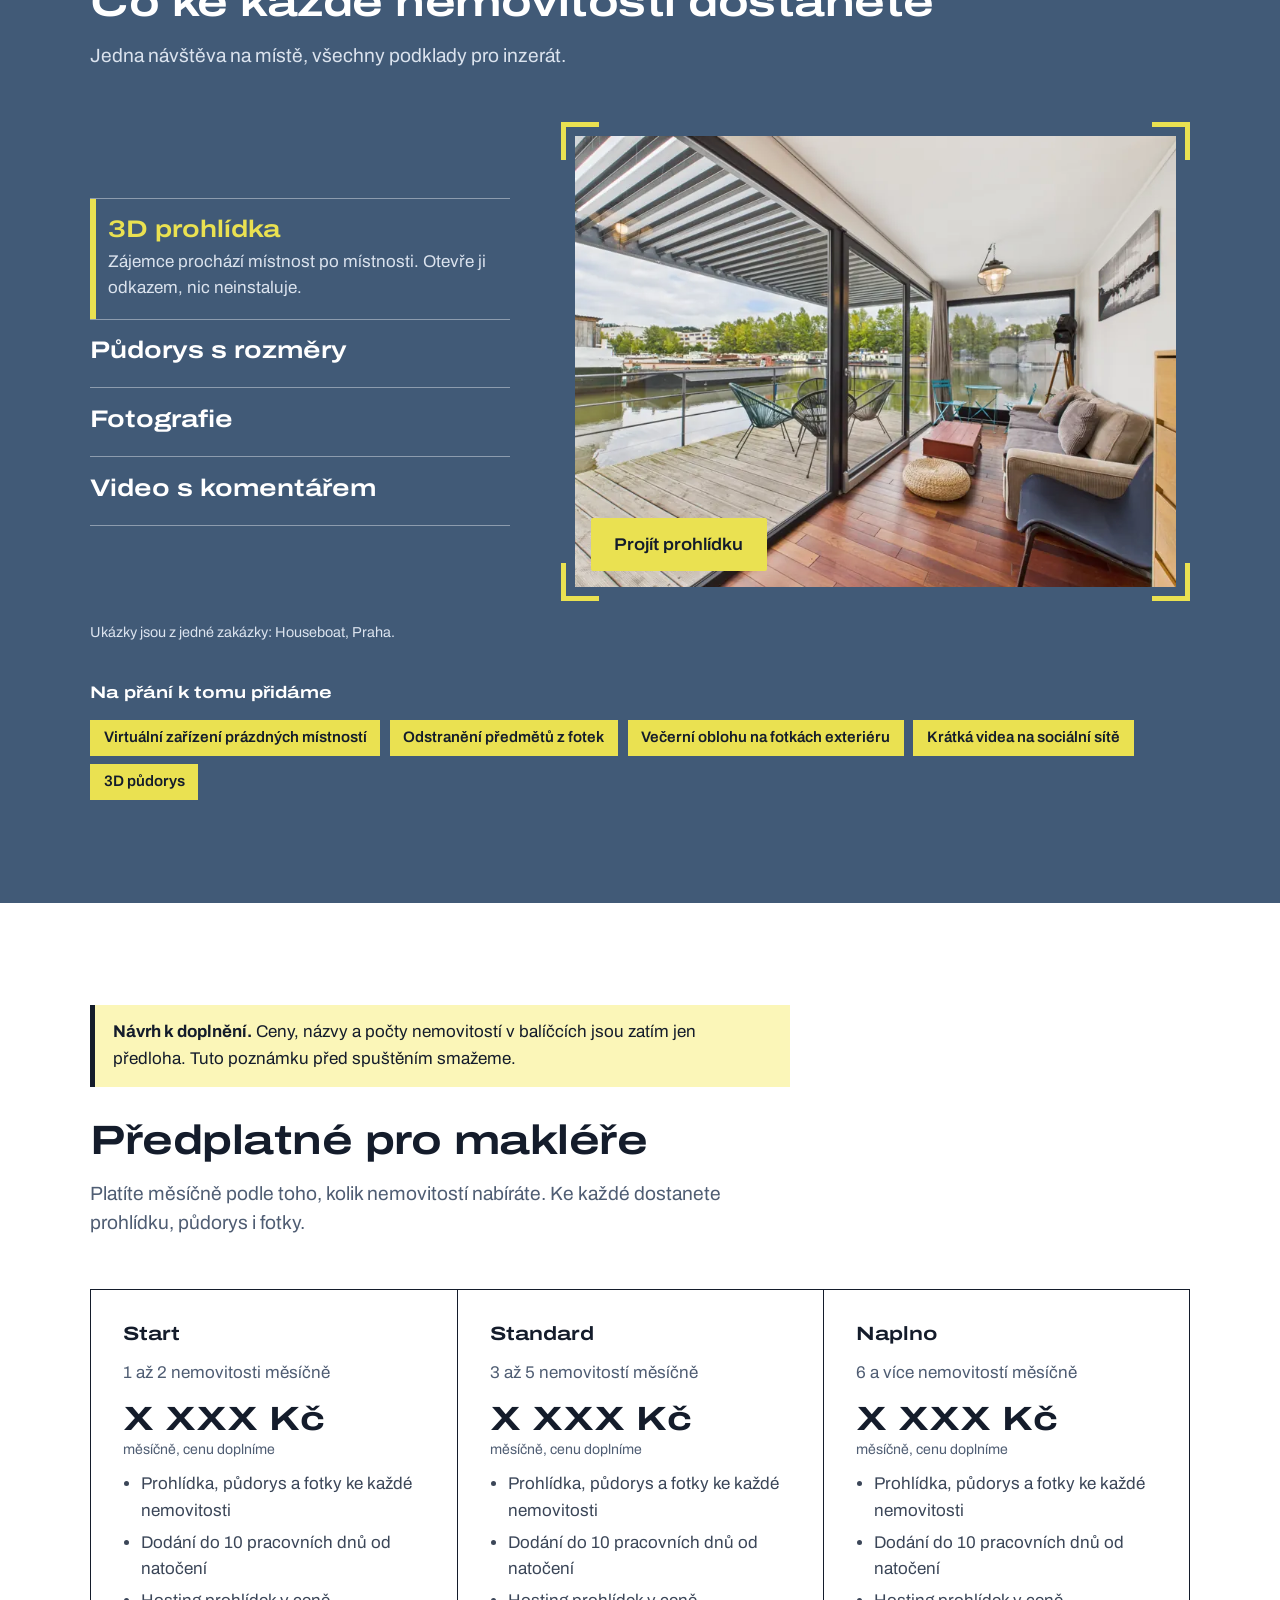
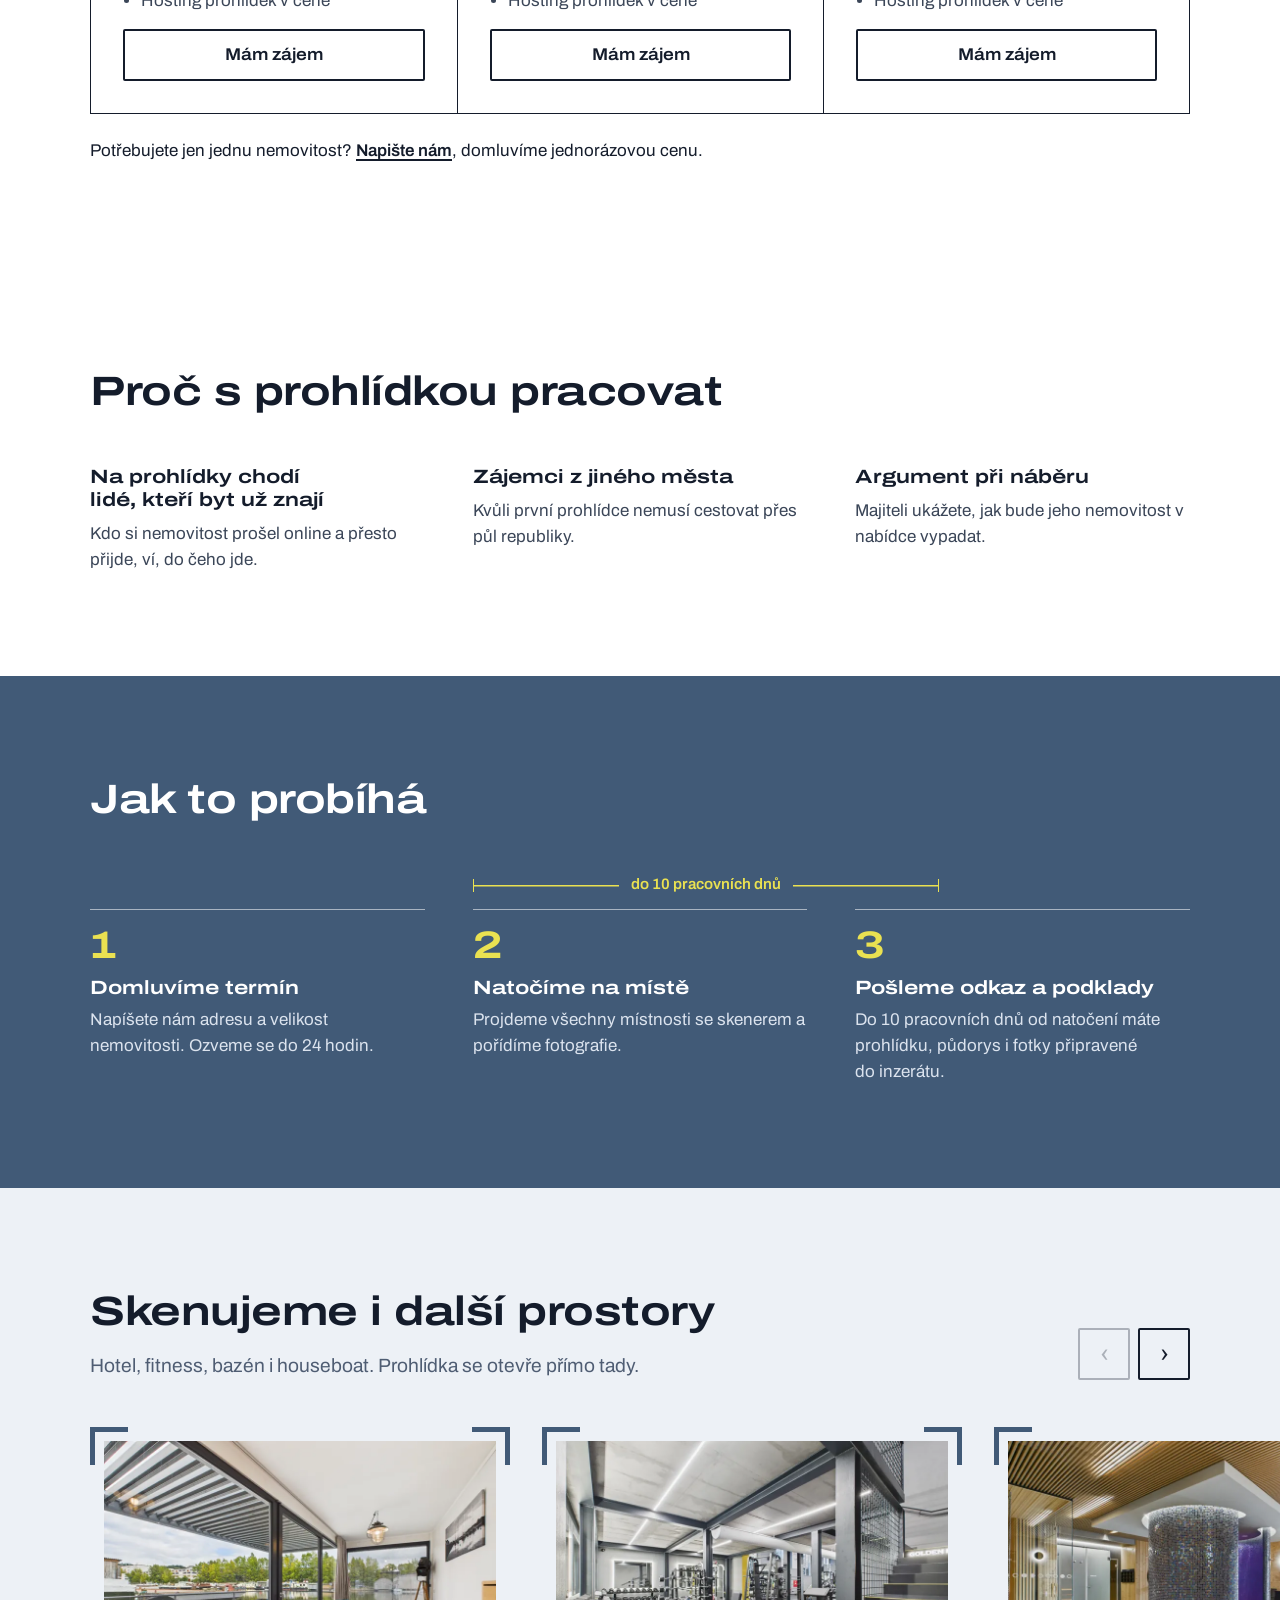
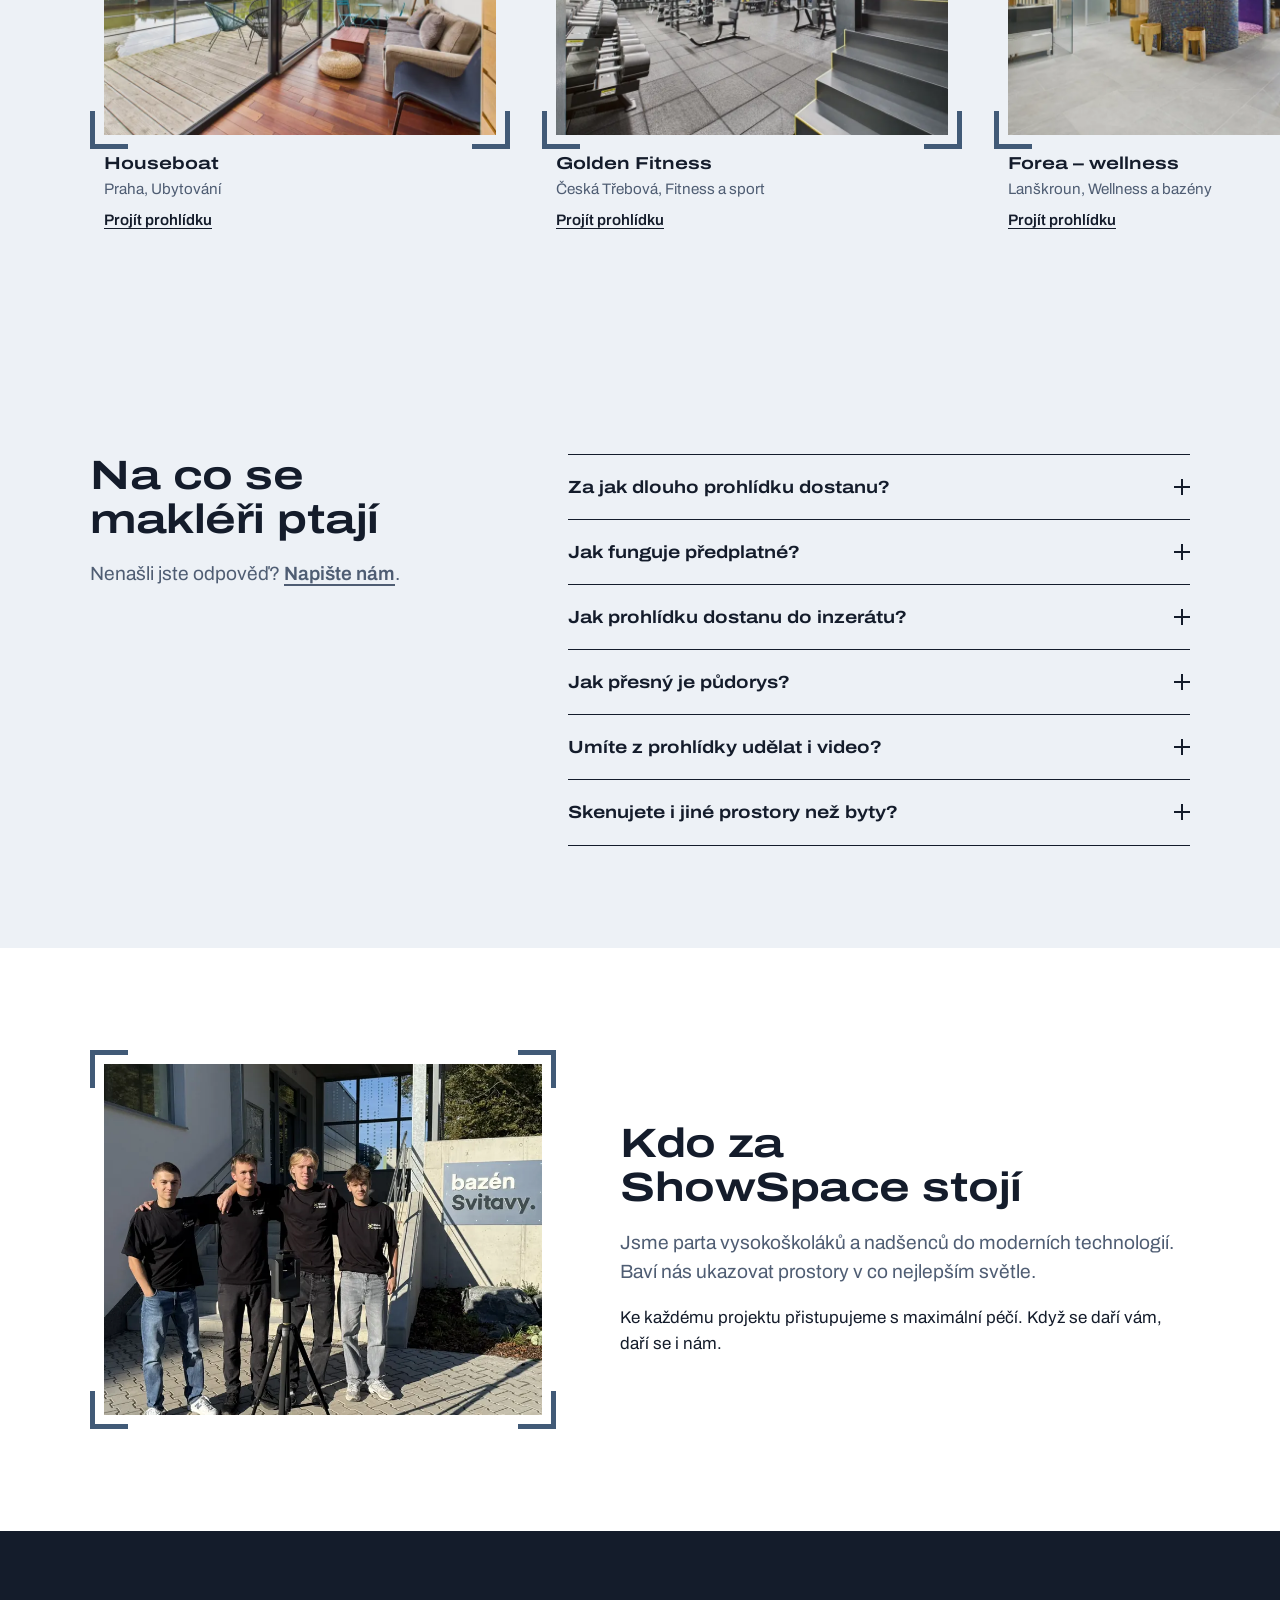
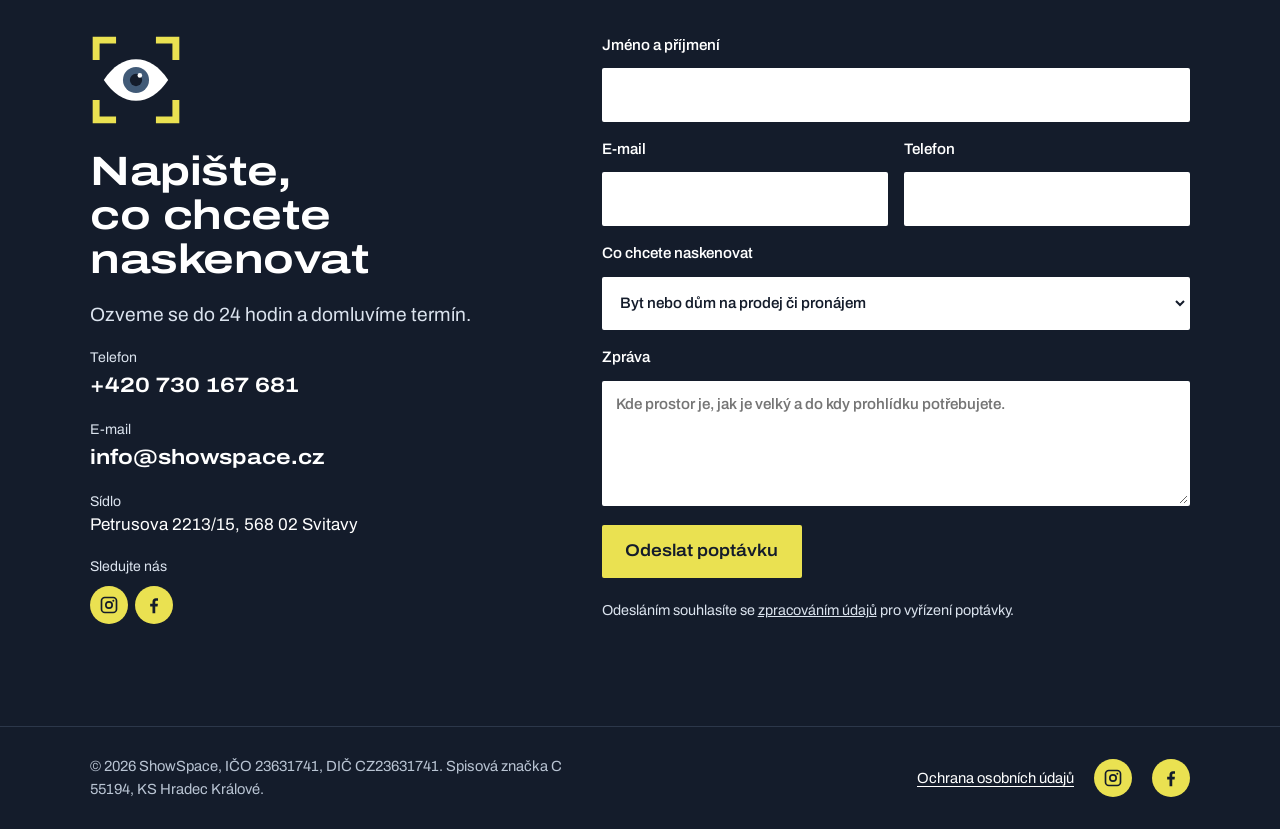
==== commit ad0465fa: "Crisper colours, solid social buttons, calmer motion, cache-busting - White base with blue bands fro" ====
--- a/index.html
+++ b/index.html
@@ -15,12 +15,11 @@
 <link rel="icon" type="image/png" href="assets/img/favicon.png">
 <link rel="preload" href="assets/fonts/archivo-latin-wdth-normal.woff2" as="font" type="font/woff2" crossorigin>
 <script>document.documentElement.classList.add('js')</script>
-<link rel="stylesheet" href="assets/css/styles.css">
+<link rel="stylesheet" href="assets/css/styles.css?v=202610111714">
 </head>
 <body>
 <header class="site-header">
-  <div class="read-progress" aria-hidden="true"></div>
-  <div class="wrap">
+    <div class="wrap">
     <a class="brand" href="index.html" aria-label="ShowSpace – úvodní stránka"><img src="assets/img/logo.png" alt="ShowSpace" width="211" height="34"></a>
     <button class="nav-toggle" type="button" aria-expanded="false" aria-controls="nav">Menu</button>
     <nav class="nav" id="nav" aria-label="Hlavní">
@@ -29,9 +28,8 @@
       <a href="index.html#sluzby">Předplatné</a>
       <a href="tel:+420730167681">730 167 681</a>
       <ul class="social" aria-label="Sociální sítě">
-      <li><a href="https://www.instagram.com/showspace.cz/" target="_blank" rel="noopener" aria-label="Instagram"><svg viewBox="0 0 24 24" aria-hidden="true"><path d="M7 2h10a5 5 0 0 1 5 5v10a5 5 0 0 1-5 5H7a5 5 0 0 1-5-5V7a5 5 0 0 1 5-5zm0 2a3 3 0 0 0-3 3v10a3 3 0 0 0 3 3h10a3 3 0 0 0 3-3V7a3 3 0 0 0-3-3H7zm5 3.2a4.8 4.8 0 1 1 0 9.6 4.8 4.8 0 0 1 0-9.6zm0 2a2.8 2.8 0 1 0 0 5.6 2.8 2.8 0 0 0 0-5.6zm5.2-3.4a1.2 1.2 0 1 1 0 2.4 1.2 1.2 0 0 1 0-2.4z"/></svg></a></li>
-      <li><a href="https://www.facebook.com/people/Show-Space/61579327674807/" target="_blank" rel="noopener" aria-label="Facebook"><svg viewBox="0 0 24 24" aria-hidden="true"><path d="M22 12a10 10 0 1 0-11.5 9.9v-7H7.9V12h2.6V9.8c0-2.5 1.5-3.9 3.8-3.9 1.1 0 2.2.2 2.2.2v2.5h-1.2c-1.2 0-1.6.8-1.6 1.6V12h2.8l-.4 2.9h-2.4v7A10 10 0 0 0 22 12z"/></svg></a></li>
-      <li><a href="https://www.tiktok.com/@show.space360" target="_blank" rel="noopener" aria-label="TikTok"><svg viewBox="0 0 24 24" aria-hidden="true"><path d="M21 8.5a7.5 7.5 0 0 1-4.6-1.6v7.6a5.500 5.500 0 1 1-5.500-5.500c.2 0 .4 0 .6.1v2.600a2.900 2.900 0 1 0 2.900 2.900V2h2.200c.3 1.200 1 2.300 1.900 3.100A5.300 5.300 0 0 0 21 6.500v2z"/></svg></a></li>
+      <li><a href="https://www.instagram.com/showspace.cz/" target="_blank" rel="noopener" aria-label="Instagram" title="Instagram"><svg viewBox="0 0 24 24" width="20" height="20" aria-hidden="true"><path d="M7 2h10a5 5 0 0 1 5 5v10a5 5 0 0 1-5 5H7a5 5 0 0 1-5-5V7a5 5 0 0 1 5-5zm0 2a3 3 0 0 0-3 3v10a3 3 0 0 0 3 3h10a3 3 0 0 0 3-3V7a3 3 0 0 0-3-3H7zm5 3.2a4.8 4.8 0 1 1 0 9.6 4.8 4.8 0 0 1 0-9.6zm0 2a2.8 2.8 0 1 0 0 5.6 2.8 2.8 0 0 0 0-5.6zm5.2-3.4a1.2 1.2 0 1 1 0 2.4 1.2 1.2 0 0 1 0-2.4z"/></svg></a></li>
+      <li><a href="https://www.facebook.com/people/Show-Space/61579327674807/" target="_blank" rel="noopener" aria-label="Facebook" title="Facebook"><svg viewBox="0 0 24 24" width="20" height="20" aria-hidden="true"><path d="M13.5 22v-8.2h2.8l.4-3.300h-3.200V8.400c0-.9.3-1.600 1.600-1.600h1.700V3.900c-.3 0-1.300-.1-2.500-.1-2.500 0-4.100 1.500-4.100 4.300v2.400H7.400v3.300h2.800V22h3.300z"/></svg></a></li>
     </ul>
       <a class="btn" href="#kontakt">Poptat prohlídku</a>
     </nav>
@@ -100,7 +98,7 @@
 <section class="section" id="ukazka">
   <div class="wrap split">
     <div>
-      <div class="finder" data-tilt>
+      <div class="finder">
         <div class="tour" data-tour="https://my.giraffe360.com/p/d85pdb1" data-tour-title="Virtuální prohlídka bytu 3+1 ve Svitavách">
           <img src="assets/img/byt-svitavy.webp" srcset="assets/img/byt-svitavy-800.webp 800w, assets/img/byt-svitavy.webp 1600w" sizes="(max-width: 860px) 100vw, 50vw" width="1600" height="1200" alt="Pokoj bytu 3+1 ve Svitavách s výhledem do zahrady" loading="lazy" decoding="async">
           <div class="tour__start"><button class="btn btn--light" type="button" data-tour-start>Spustit prohlídku bytu</button></div>
@@ -297,7 +295,7 @@
 
 <section class="section" id="o-nas">
   <div class="wrap split split--flip">
-    <div class="team-photo finder" data-tilt><img src="assets/img/tym.webp" srcset="assets/img/tym-800.webp 800w, assets/img/tym.webp 1600w" sizes="(max-width: 860px) 100vw, 50vw" width="1600" height="1600" alt="Čtyři členové týmu ShowSpace se skenerem na stativu" loading="lazy" decoding="async"></div>
+    <div class="team-photo finder"><img src="assets/img/tym.webp" srcset="assets/img/tym-800.webp 800w, assets/img/tym.webp 1600w" sizes="(max-width: 860px) 100vw, 50vw" width="1600" height="1600" alt="Čtyři členové týmu ShowSpace se skenerem na stativu" loading="lazy" decoding="async"></div>
     <div>
       <h2>Kdo za ShowSpace stojí</h2>
       <p class="lead">Jsme parta vysokoškoláků a nadšenců do moderních technologií. Baví nás ukazovat prostory v co nejlepším světle.</p>
@@ -326,9 +324,8 @@
         <li><span>E-mail</span><a href="mailto:info@showspace.cz">info@showspace.cz</a></li>
         <li><span>Sídlo</span><address>Petrusova 2213/15, 568 02 Svitavy</address></li>
         <li><span>Sledujte nás</span><ul class="social" aria-label="Sociální sítě">
-      <li><a href="https://www.instagram.com/showspace.cz/" target="_blank" rel="noopener" aria-label="Instagram"><svg viewBox="0 0 24 24" aria-hidden="true"><path d="M7 2h10a5 5 0 0 1 5 5v10a5 5 0 0 1-5 5H7a5 5 0 0 1-5-5V7a5 5 0 0 1 5-5zm0 2a3 3 0 0 0-3 3v10a3 3 0 0 0 3 3h10a3 3 0 0 0 3-3V7a3 3 0 0 0-3-3H7zm5 3.2a4.8 4.8 0 1 1 0 9.6 4.8 4.8 0 0 1 0-9.6zm0 2a2.8 2.8 0 1 0 0 5.6 2.8 2.8 0 0 0 0-5.6zm5.2-3.4a1.2 1.2 0 1 1 0 2.4 1.2 1.2 0 0 1 0-2.4z"/></svg></a></li>
-      <li><a href="https://www.facebook.com/people/Show-Space/61579327674807/" target="_blank" rel="noopener" aria-label="Facebook"><svg viewBox="0 0 24 24" aria-hidden="true"><path d="M22 12a10 10 0 1 0-11.5 9.9v-7H7.9V12h2.6V9.8c0-2.5 1.5-3.9 3.8-3.9 1.1 0 2.2.2 2.2.2v2.5h-1.2c-1.2 0-1.6.8-1.6 1.6V12h2.8l-.4 2.9h-2.4v7A10 10 0 0 0 22 12z"/></svg></a></li>
-      <li><a href="https://www.tiktok.com/@show.space360" target="_blank" rel="noopener" aria-label="TikTok"><svg viewBox="0 0 24 24" aria-hidden="true"><path d="M21 8.5a7.5 7.5 0 0 1-4.6-1.6v7.6a5.500 5.500 0 1 1-5.500-5.500c.2 0 .4 0 .6.1v2.600a2.900 2.900 0 1 0 2.900 2.900V2h2.200c.3 1.200 1 2.300 1.900 3.100A5.300 5.300 0 0 0 21 6.500v2z"/></svg></a></li>
+      <li><a href="https://www.instagram.com/showspace.cz/" target="_blank" rel="noopener" aria-label="Instagram" title="Instagram"><svg viewBox="0 0 24 24" width="20" height="20" aria-hidden="true"><path d="M7 2h10a5 5 0 0 1 5 5v10a5 5 0 0 1-5 5H7a5 5 0 0 1-5-5V7a5 5 0 0 1 5-5zm0 2a3 3 0 0 0-3 3v10a3 3 0 0 0 3 3h10a3 3 0 0 0 3-3V7a3 3 0 0 0-3-3H7zm5 3.2a4.8 4.8 0 1 1 0 9.6 4.8 4.8 0 0 1 0-9.6zm0 2a2.8 2.8 0 1 0 0 5.6 2.8 2.8 0 0 0 0-5.6zm5.2-3.4a1.2 1.2 0 1 1 0 2.4 1.2 1.2 0 0 1 0-2.4z"/></svg></a></li>
+      <li><a href="https://www.facebook.com/people/Show-Space/61579327674807/" target="_blank" rel="noopener" aria-label="Facebook" title="Facebook"><svg viewBox="0 0 24 24" width="20" height="20" aria-hidden="true"><path d="M13.5 22v-8.2h2.8l.4-3.300h-3.200V8.400c0-.9.3-1.600 1.600-1.600h1.700V3.900c-.3 0-1.300-.1-2.500-.1-2.500 0-4.100 1.500-4.100 4.300v2.400H7.400v3.300h2.800V22h3.300z"/></svg></a></li>
     </ul></li>
       </ul>
     </div>
@@ -379,17 +376,16 @@
     <div class="site-footer__links">
       <a href="gdpr.html">Ochrana osobních údajů</a>
       <ul class="social" aria-label="Sociální sítě">
-      <li><a href="https://www.instagram.com/showspace.cz/" target="_blank" rel="noopener" aria-label="Instagram"><svg viewBox="0 0 24 24" aria-hidden="true"><path d="M7 2h10a5 5 0 0 1 5 5v10a5 5 0 0 1-5 5H7a5 5 0 0 1-5-5V7a5 5 0 0 1 5-5zm0 2a3 3 0 0 0-3 3v10a3 3 0 0 0 3 3h10a3 3 0 0 0 3-3V7a3 3 0 0 0-3-3H7zm5 3.2a4.8 4.8 0 1 1 0 9.6 4.8 4.8 0 0 1 0-9.6zm0 2a2.8 2.8 0 1 0 0 5.6 2.8 2.8 0 0 0 0-5.6zm5.2-3.4a1.2 1.2 0 1 1 0 2.4 1.2 1.2 0 0 1 0-2.4z"/></svg></a></li>
-      <li><a href="https://www.facebook.com/people/Show-Space/61579327674807/" target="_blank" rel="noopener" aria-label="Facebook"><svg viewBox="0 0 24 24" aria-hidden="true"><path d="M22 12a10 10 0 1 0-11.5 9.9v-7H7.9V12h2.6V9.8c0-2.5 1.5-3.9 3.8-3.9 1.1 0 2.2.2 2.2.2v2.5h-1.2c-1.2 0-1.6.8-1.6 1.6V12h2.8l-.4 2.9h-2.4v7A10 10 0 0 0 22 12z"/></svg></a></li>
-      <li><a href="https://www.tiktok.com/@show.space360" target="_blank" rel="noopener" aria-label="TikTok"><svg viewBox="0 0 24 24" aria-hidden="true"><path d="M21 8.5a7.5 7.5 0 0 1-4.6-1.6v7.6a5.500 5.500 0 1 1-5.500-5.500c.2 0 .4 0 .6.1v2.600a2.900 2.900 0 1 0 2.900 2.900V2h2.200c.3 1.200 1 2.300 1.900 3.100A5.300 5.300 0 0 0 21 6.500v2z"/></svg></a></li>
+      <li><a href="https://www.instagram.com/showspace.cz/" target="_blank" rel="noopener" aria-label="Instagram" title="Instagram"><svg viewBox="0 0 24 24" width="20" height="20" aria-hidden="true"><path d="M7 2h10a5 5 0 0 1 5 5v10a5 5 0 0 1-5 5H7a5 5 0 0 1-5-5V7a5 5 0 0 1 5-5zm0 2a3 3 0 0 0-3 3v10a3 3 0 0 0 3 3h10a3 3 0 0 0 3-3V7a3 3 0 0 0-3-3H7zm5 3.2a4.8 4.8 0 1 1 0 9.6 4.8 4.8 0 0 1 0-9.6zm0 2a2.8 2.8 0 1 0 0 5.6 2.8 2.8 0 0 0 0-5.6zm5.2-3.4a1.2 1.2 0 1 1 0 2.4 1.2 1.2 0 0 1 0-2.4z"/></svg></a></li>
+      <li><a href="https://www.facebook.com/people/Show-Space/61579327674807/" target="_blank" rel="noopener" aria-label="Facebook" title="Facebook"><svg viewBox="0 0 24 24" width="20" height="20" aria-hidden="true"><path d="M13.5 22v-8.2h2.8l.4-3.300h-3.200V8.400c0-.9.3-1.600 1.600-1.600h1.700V3.900c-.3 0-1.300-.1-2.500-.1-2.500 0-4.100 1.500-4.100 4.300v2.400H7.400v3.300h2.800V22h3.300z"/></svg></a></li>
     </ul>
     </div>
   </div>
 </footer>
-<script type="module" src="assets/js/site.js"></script>
+<script type="module" src="assets/js/site.js?v=202610111714"></script>
 <script type="module">
   // 3D model se načte až po vykreslení stránky, aby nezdržoval první zobrazení
-  const load3d = () => import("./assets/js/model.js");
+  const load3d = () => import("./assets/js/model.js?v=202610111714");
   if ("requestIdleCallback" in window) requestIdleCallback(load3d, { timeout: 1500 }); else setTimeout(load3d, 300);
 </script>
 </body>
--- a/assets/css/styles.css
+++ b/assets/css/styles.css
@@ -21,19 +21,19 @@
 }
 
 :root {
-  --wall: #18212f;      /* text a jediná tmavá plocha (kontakt, patička) */
-  --slate: #415a77;     /* modrá z loga */
+  --wall: #141c2b;      /* tmavě modrá: text, kontakt, patička */
+  --slate: #415a77;     /* modrá z loga: barevné pásy */
   --slate-deep: #2f435a;
   --accent: #eae151;    /* žlutá ze stávajícího webu: tlačítka a zvýraznění */
-  --accent-soft: #fbf7c6;
-  --room: #fdebd9;      /* podlaha v půdorysu */
-  --room-deep: #efd3b8;
+  --accent-soft: #fbf6b8;
+  --room: #f9dcbd;      /* podlaha v půdorysu */
+  --room-deep: #efc79c;
   --paper: #ffffff;
-  --ivory: #fffbef;     /* podklad stránky ze stávajícího webu */
-  --mist: #f6f1e1;
-  --line: #e0d9c5;
-  --muted: #56647a;
-  --on-dark: #d6dee8;
+  --ivory: #ffffff;     /* podklad stránky */
+  --mist: #edf1f6;
+  --line: #d5dce6;
+  --muted: #4f5d73;
+  --on-dark: #dbe3ee;
 
   --font: "Archivo", system-ui, -apple-system, "Segoe UI", Roboto, Arial, sans-serif;
   --header-h: 68px;
@@ -655,50 +655,51 @@
 }
 
 /* =====================================================================
-   Barvy: světlý klidný podklad, žlutá jako jediný akcent, tmavý jen kontakt
+   Barvy: bílý podklad, modré pásy z loga, žlutá na tlačítka a zvýraznění
    ===================================================================== */
-body { background: var(--ivory); }
-.site-header { background: var(--ivory); }
-.read-progress { background: var(--accent); height: 4px; }
-.section--room { background: var(--paper); }
-.page-hero { background: var(--mist); }
+body { background: var(--paper); }
+
+/* hlavička bez čar */
+.site-header { background: var(--paper); border-bottom: 0; }
+.site-header.is-scrolled { box-shadow: 0 8px 26px -16px rgba(20, 28, 43, 0.55); }
+.nav a:not(.btn) { border-bottom: 0 !important; }
+.nav > a:not(.btn):hover { color: var(--slate); }
+.nav > a[aria-current="page"] { font-weight: 750; color: var(--slate); }
+.nav .btn { background: var(--accent); border-color: var(--accent); color: var(--wall); }
+.nav .btn:hover { background: var(--wall); border-color: var(--wall); color: var(--paper); }
 
 /* tlačítka */
 .btn:hover { background: var(--accent); border-color: var(--accent); color: var(--wall); }
 .btn--accent { background: var(--accent); border-color: var(--accent); color: var(--wall); }
 .btn--accent:hover { background: var(--wall); border-color: var(--wall); color: var(--paper); }
 .btn--ghost:hover { background: var(--wall); border-color: var(--wall); color: var(--paper); }
-.nav .btn { background: var(--accent); border-color: var(--accent); color: var(--wall); }
-.nav .btn:hover { background: var(--wall); border-color: var(--wall); color: var(--paper); }
 .filters button:hover { background: var(--accent); }
 .filters button[aria-pressed="true"] { background: var(--wall); color: var(--paper); }
 .reel__nav button:hover { background: var(--accent); border-color: var(--accent); color: var(--wall); }
 .plan:hover { background: var(--accent-soft); }
 .draft-note { background: var(--accent-soft); border-left-color: var(--wall); }
 
-/* úvodní scéna: světlá, bez rastru */
-.stage { background: var(--ivory); background-image: none; color: var(--wall); }
+/* úvodní scéna: čistě bílá */
+.stage { background: var(--paper); background-image: none; color: var(--wall); }
 .try { color: var(--wall); background: var(--accent); padding: 0.4rem 0.85rem 0.4rem 0.7rem; }
 .try::before { background: var(--wall); box-shadow: none; animation: try-blink 1.6s ease-in-out infinite; }
 @keyframes try-blink { 50% { opacity: 0.25; } }
 .scroll-cue { color: var(--muted); }
 .scroll-cue::before { background: var(--wall); }
-.stage__progress button::before { background: var(--line); }
-.stage__progress button[aria-current="true"]::before { background: var(--wall); }
+.stage__progress button::before { background: var(--line); height: 5px; }
+.stage__progress button[aria-current="true"]::before { background: var(--accent); box-shadow: 0 0 0 1.5px var(--wall); }
 .stage__status .stage__hint { background: var(--paper); border-color: var(--line); color: var(--muted); }
 .stage__reset { min-height: 40px; padding: 0.35rem 0.9rem; font-size: 0.92rem; }
+.tag--room { color: var(--wall); }
 .tag--dim { background: var(--wall); color: var(--accent); }
 .tag--measure { background: var(--accent); color: var(--wall); box-shadow: 0 0 0 2px var(--wall); }
 .tag--focus { background: var(--wall); color: var(--paper); }
 .tag--focus span { color: var(--on-dark); }
-.spot { background: var(--wall); color: var(--accent); border-color: var(--paper); animation-name: spot-ring; }
-@keyframes spot-ring { 70% { box-shadow: 0 0 0 12px rgba(24, 33, 47, 0); } 100% { box-shadow: 0 0 0 0 rgba(24, 33, 47, 0); } }
-.spot { box-shadow: 0 0 0 0 rgba(24, 33, 47, 0.4); }
+.spot { background: var(--wall); color: var(--accent); border-color: var(--paper); box-shadow: 0 0 0 0 rgba(20, 28, 43, 0.4); animation-name: spot-ring; }
+@keyframes spot-ring { 70% { box-shadow: 0 0 0 12px rgba(20, 28, 43, 0); } 100% { box-shadow: 0 0 0 0 rgba(20, 28, 43, 0); } }
 .spot[aria-expanded="true"] { background: var(--accent); color: var(--wall); border-color: var(--wall); }
 .also { font-size: 0.95rem; color: var(--muted); margin-top: 1.4rem; padding-top: 1rem; border-top: 1px solid var(--line); }
 .also a { color: var(--wall); font-weight: 650; text-underline-offset: 0.2em; text-decoration-color: var(--accent); text-decoration-thickness: 3px; white-space: nowrap; }
-.js .stage .beat:first-child > :nth-child(4) { animation-delay: 0.36s; }
-.js .stage .beat:first-child > :nth-child(5) { animation-delay: 0.48s; }
 
 @media (max-width: 860px) {
   .stage__view { inset: 0 0 52% 0; }
@@ -709,40 +710,82 @@
   .beat .btn-row .btn { flex: 1; padding: 0.5rem 0.4rem; font-size: 0.9rem; white-space: nowrap; }
   .beat .lead { font-size: 0.95rem; line-height: 1.45; }
   .also { margin-top: 0.7rem; padding-top: 0.6rem; font-size: 0.85rem; }
+  .nav a:not(.btn) { padding: 0.75rem 0; }
 }
 @media (max-width: 860px) and (max-height: 700px) { .beat .also { display: none; } }
 
-/* pás se zakázkami */
-.clients { background: var(--ivory); border-top: 1px solid var(--line); border-bottom: 1px solid var(--line); }
-
-/* přepínač */
+/* žlutý pás se zakázkami */
+.clients { background: var(--accent); border: 0; color: var(--wall); }
+.clients__label { color: var(--wall); opacity: 0.7; }
+
+/* modré pásy (z loga) a úvody podstránek */
+.section--room, .page-hero { background: var(--slate); color: var(--paper); }
+.section--room .lead, .section--room .note, .page-hero .lead { color: var(--on-dark); }
+.section--room .btn--accent:hover, .page-hero .btn--accent:hover, .section--wall .btn--accent:hover { background: var(--paper); border-color: var(--paper); color: var(--wall); }
+.section--room .btn--ghost, .page-hero .btn--ghost { background: transparent; border-color: var(--paper); color: var(--paper); }
+.section--room .btn--ghost:hover, .page-hero .btn--ghost:hover { background: var(--paper); border-color: var(--paper); color: var(--wall); }
+.section--room .finder::before, .page-hero .finder::before { --c: var(--accent); }
+.section--room .textlink:hover { color: var(--accent); }
+
+.section--room .show__tab { color: var(--paper); border-color: rgba(255, 255, 255, 0.4); }
+.section--room .show__tab span { color: var(--on-dark); }
 .show__tab[aria-selected="true"] { background: linear-gradient(var(--accent), var(--accent)) left / 6px 100% no-repeat; }
-.show__panel { position: absolute; }
+.section--room .show__tab[aria-selected="true"] strong { color: var(--accent); }
 .show__open { position: absolute; left: 16px; bottom: 16px; }
 .show__todo { position: absolute; left: 16px; bottom: 16px; margin: 0; background: var(--accent); color: var(--wall); padding: 0.4rem 0.8rem; font-weight: 600; font-size: 0.92rem; }
 .extras-title { margin-top: 2.5rem; font-size: 1.05rem; }
 
+.section--room .steps li { border-top-color: rgba(255, 255, 255, 0.55); }
+.section--room .steps li::before { color: var(--accent); }
+.section--room .steps p { color: var(--on-dark); }
+.section--room .dim { color: var(--accent); }
+.section--room .types > div { border-top-color: rgba(255, 255, 255, 0.45); }
+.section--room .types dd { color: var(--on-dark); }
+.section--room .types > div:hover { border-top-color: var(--accent); }
+
 /* krátká fakta */
 .facts { display: flex; flex-wrap: wrap; gap: 0.5rem 0.6rem; list-style: none; margin: 1rem 0 0; padding: 0; }
-.facts li { padding: 0.4rem 0.85rem; background: var(--accent-soft); border: 1.5px solid var(--wall); font-weight: 550; font-size: 0.95rem; }
+.facts li { padding: 0.4rem 0.85rem; background: var(--accent); color: var(--wall); font-weight: 600; font-size: 0.95rem; }
 .facts--stack { flex-direction: column; align-items: flex-start; margin: 0; }
 
-/* kontakt: jediná tmavá plocha */
+/* kontakt */
 .form input:focus-visible, .form select:focus-visible, .form textarea:focus-visible { outline-color: var(--accent); }
-.section--wall .btn--accent:hover { background: var(--paper); border-color: var(--paper); color: var(--wall); }
 .eye__brackets { stroke: var(--accent); }
 .contact__list span, .section--wall .lead, .section--wall .note { color: var(--on-dark); }
 
-/* ikony sociálních sítí */
-.social { display: flex; gap: 0.3rem; list-style: none; margin: 0; padding: 0; }
-.social a { display: grid; place-items: center; width: 40px; height: 40px; border-radius: 50%; color: inherit; border: 0 !important; padding: 0 !important; transition: background-color 0.15s, color 0.15s, transform 0.15s; }
-.social svg { width: 21px; height: 21px; fill: currentColor; }
+/* ikony Instagramu a Facebooku: plná kolečka, ať je jasné, že se na ně kliká */
+.social { display: flex; gap: 0.45rem; list-style: none; margin: 0; padding: 0; }
+.social li { list-style: none; }
+.social a { display: grid; place-items: center; width: 38px; height: 38px; border-radius: 50%; background: var(--wall); color: var(--paper); padding: 0 !important; transition: background-color 0.15s, color 0.15s, transform 0.15s; }
+.social svg { width: 20px; height: 20px; fill: currentColor; display: block; }
 .social a:hover { background: var(--accent); color: var(--wall); transform: translateY(-2px); }
-.contact__list .social { margin-top: 0.4rem; margin-left: -0.5rem; }
-.contact__list .social a { font-size: inherit; }
+.section--wall .social a, .site-footer .social a { background: var(--accent); color: var(--wall); }
+.section--wall .social a:hover, .site-footer .social a:hover { background: var(--paper); color: var(--wall); }
+.contact__list .social { margin-top: 0.5rem; }
 .site-footer .wrap { align-items: center; }
-.site-footer__links { display: flex; flex-wrap: wrap; align-items: center; gap: 0.5rem 1.25rem; }
-.site-footer .social a { color: var(--paper); }
-.site-footer .social a:hover { color: var(--wall); }
-@media (max-width: 1040px) and (min-width: 861px) { .nav .social { display: none; } }
-@media (max-width: 860px) { .nav .social { padding: 0.75rem 0 0; } }
+.site-footer__links { display: flex; flex-wrap: wrap; align-items: center; gap: 0.6rem 1.25rem; }
+@media (max-width: 860px) { .nav .social { padding: 0.9rem 0 0; } }
+
+/* =====================================================================
+   Animace: klidnější a bez přeskakování
+   ===================================================================== */
+/* texty u modelu: starý nejdřív rychle zmizí, nový se objeví až potom */
+.beat { transform: none; transition: opacity 0.14s ease, visibility 0s 0.14s; }
+.beat.is-active { transition: opacity 0.3s ease 0.14s, visibility 0s 0.14s; }
+/* rámeček hledáčku se při odkrytí nehýbe, jen se stáhne po najetí myší */
+.js .finder[data-reveal]::before, .js [data-reveal] .finder::before { inset: 0; opacity: 1; transition: inset 0.22s ease; }
+.js .finder[data-reveal].is-in::before, .js [data-reveal].is-in .finder::before { inset: 0; }
+.js [data-reveal].is-in a.ref:hover .finder::before, .js [data-reveal].is-in a.ref:focus-visible .finder::before, .ref:hover .finder::before { inset: 6px; transition: inset 0.22s ease; }
+/* odkrývání: kratší dráha, po odkrytí už žádné zpoždění u dalších přechodů */
+.js [data-reveal] { transform: translateY(16px); transition: opacity 0.55s ease-out, transform 0.55s ease-out; }
+.js [data-reveal].is-in { transform: none; }
+.js [data-reveal].is-done { transition: none; transition-delay: 0s; }
+.js .plan-figure img { clip-path: none; }
+.js .stage .beat:first-child > *, .js .stage__view, .js .page-hero .wrap > *, .js .page-hero__copy > * { animation-duration: 0.6s; }
+@media (prefers-reduced-motion: reduce) { .beat, .beat.is-active { transition: none; } }
+
+/* model dostane na počítači víc místa */
+@media (min-width: 861px) {
+  .stage__view { inset: 0 0 0 39%; }
+  .stage__copy { width: min(28rem, 32vw); }
+}
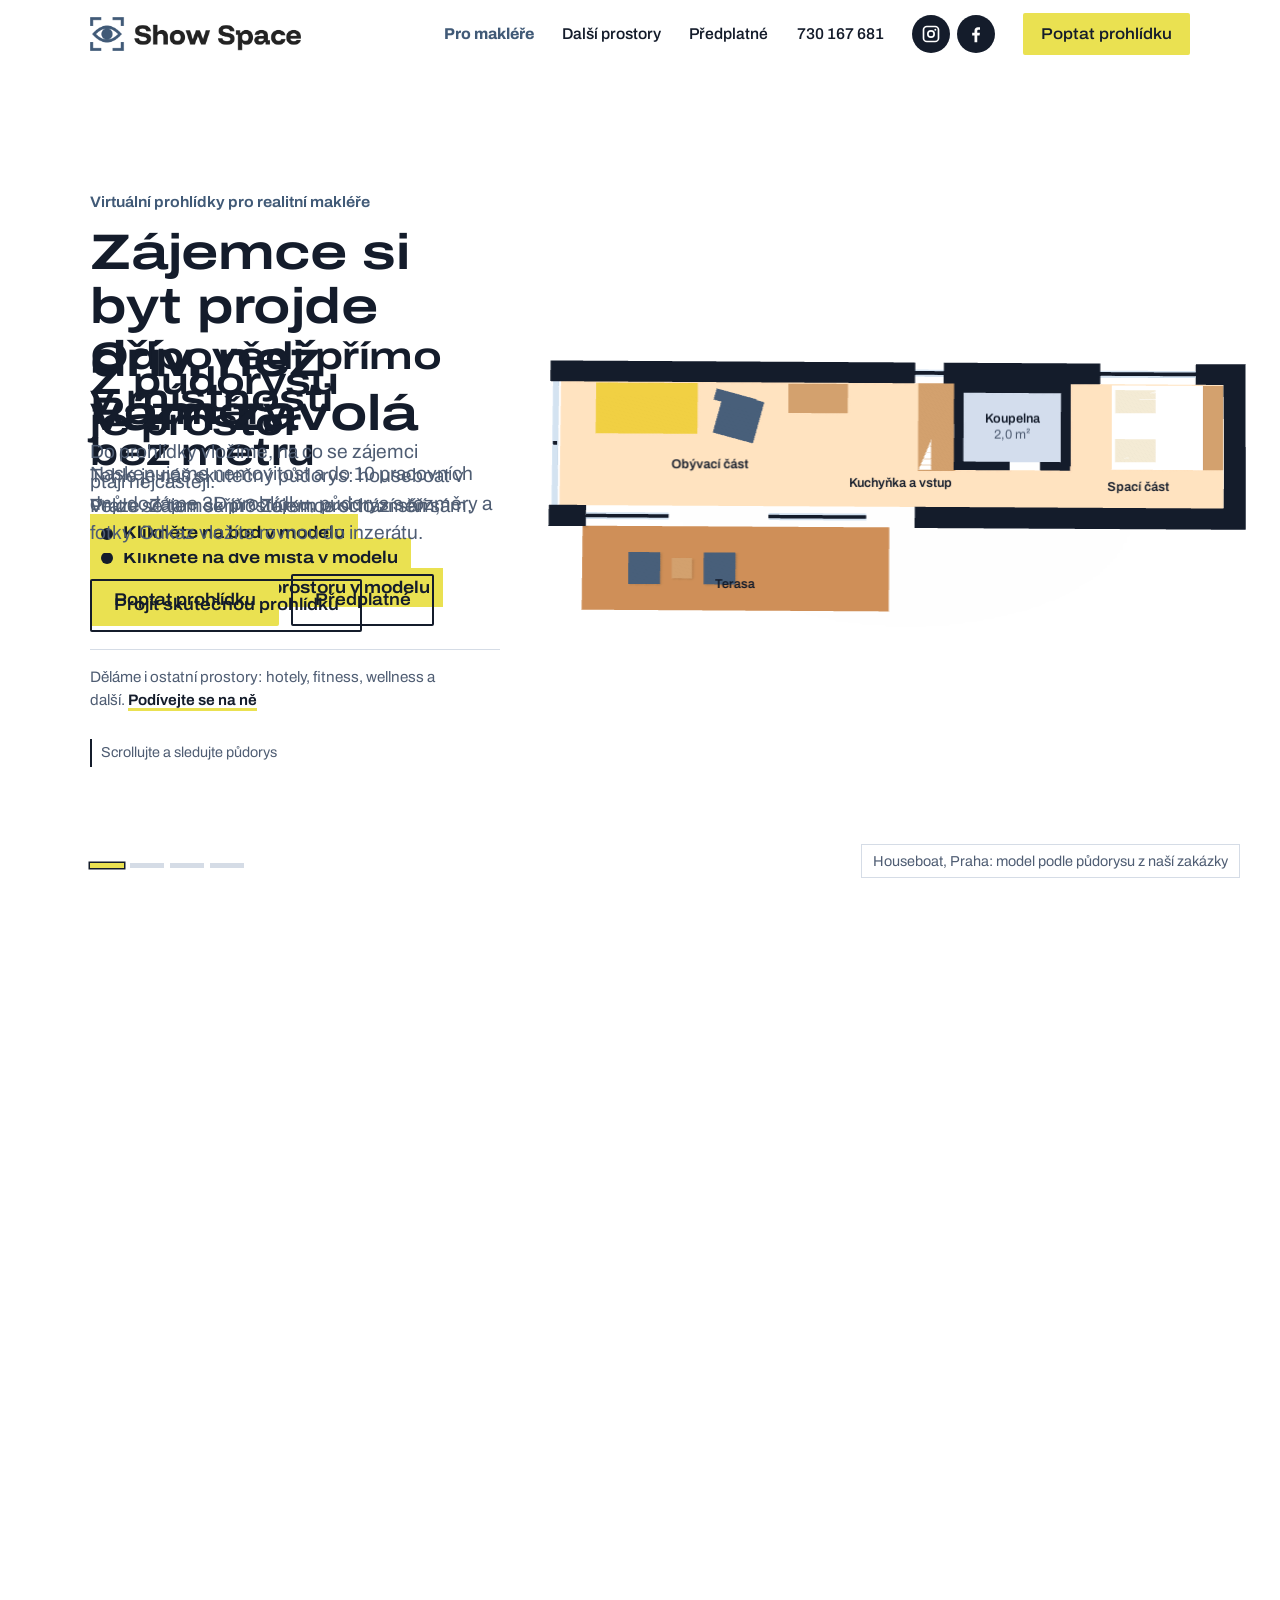
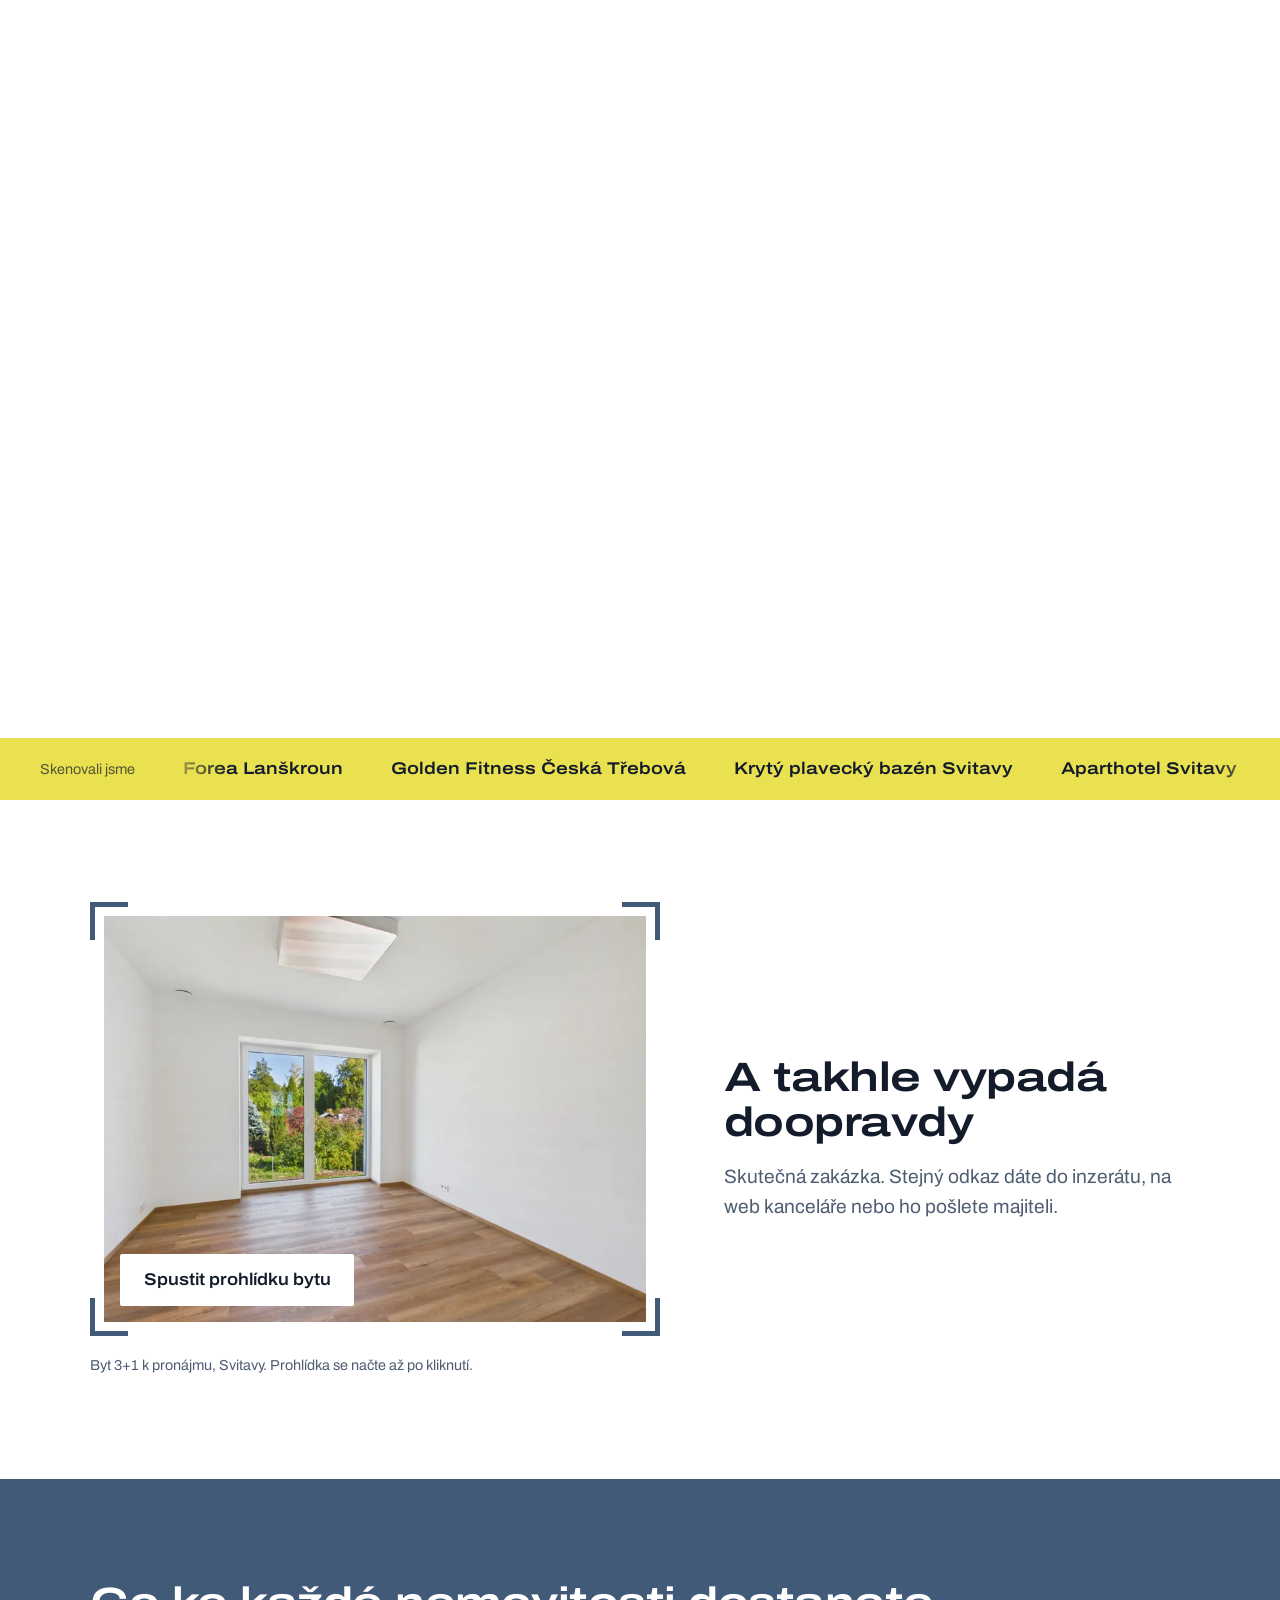
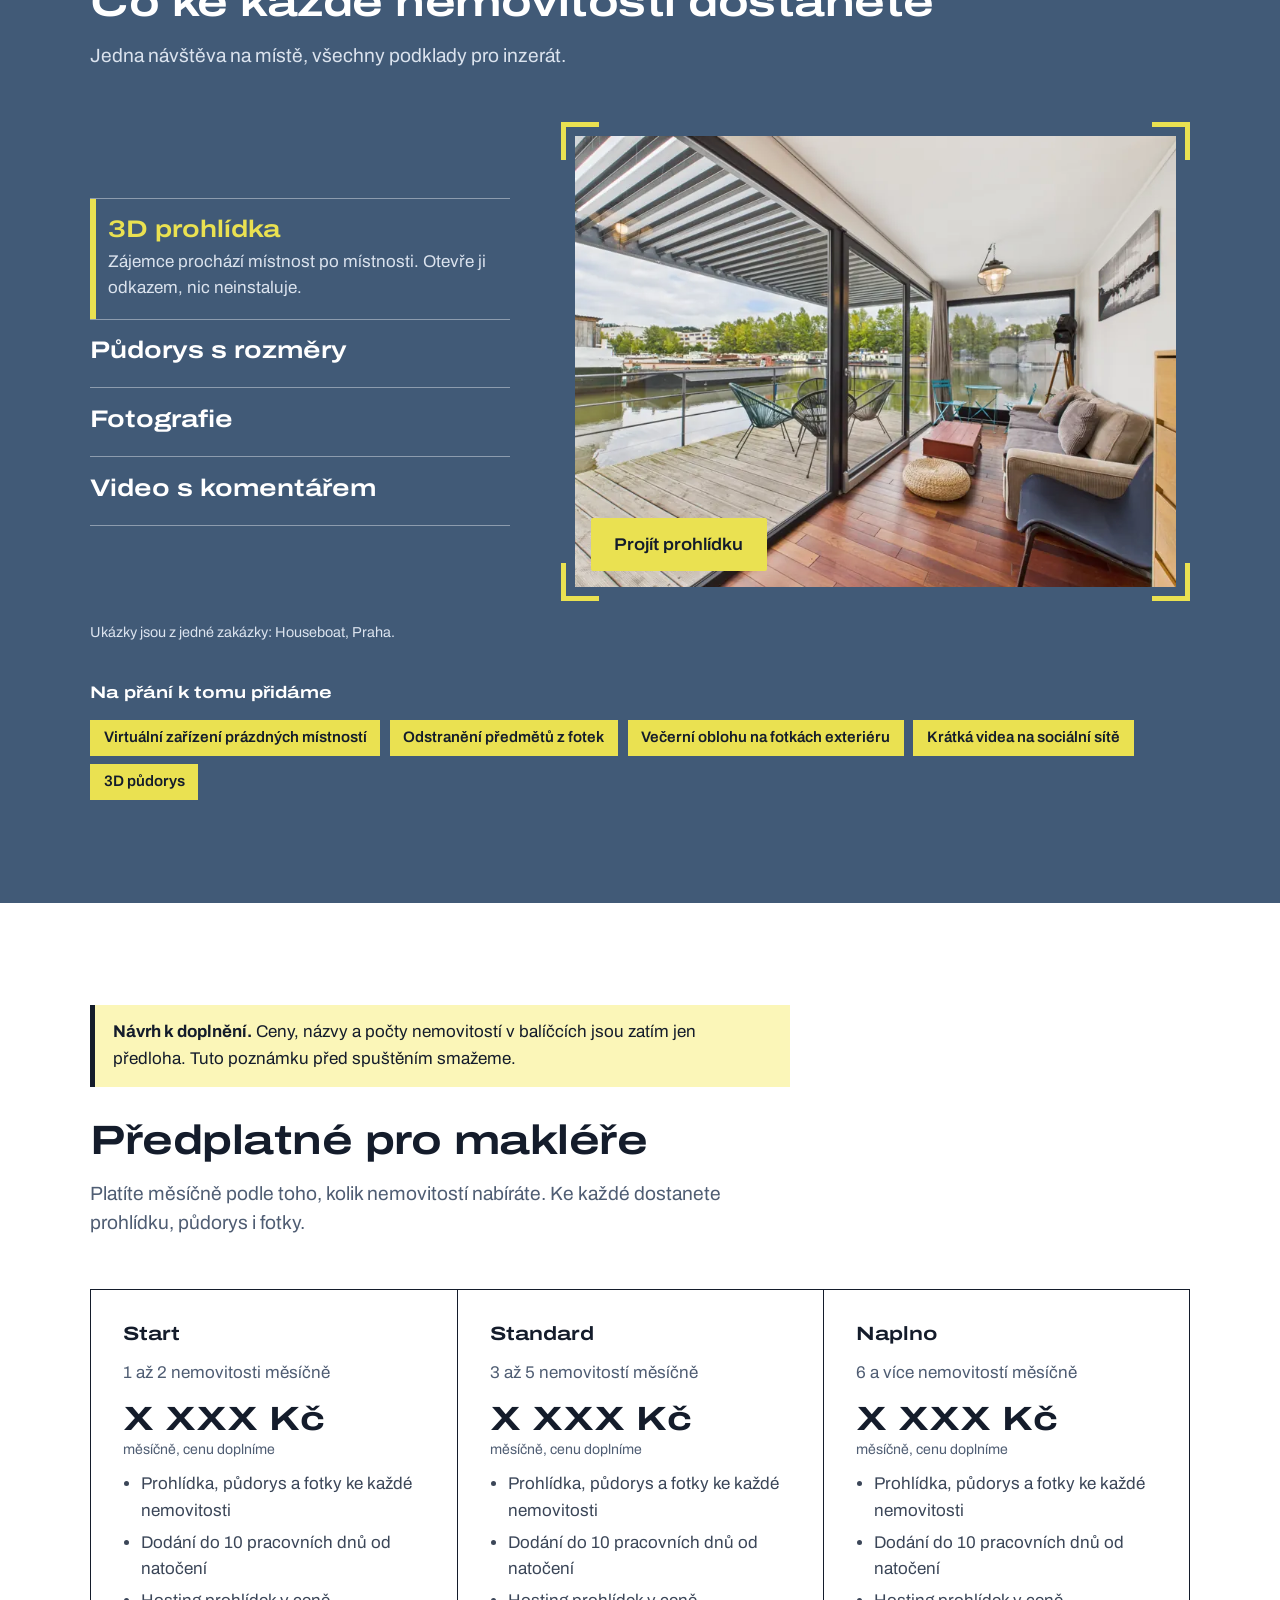
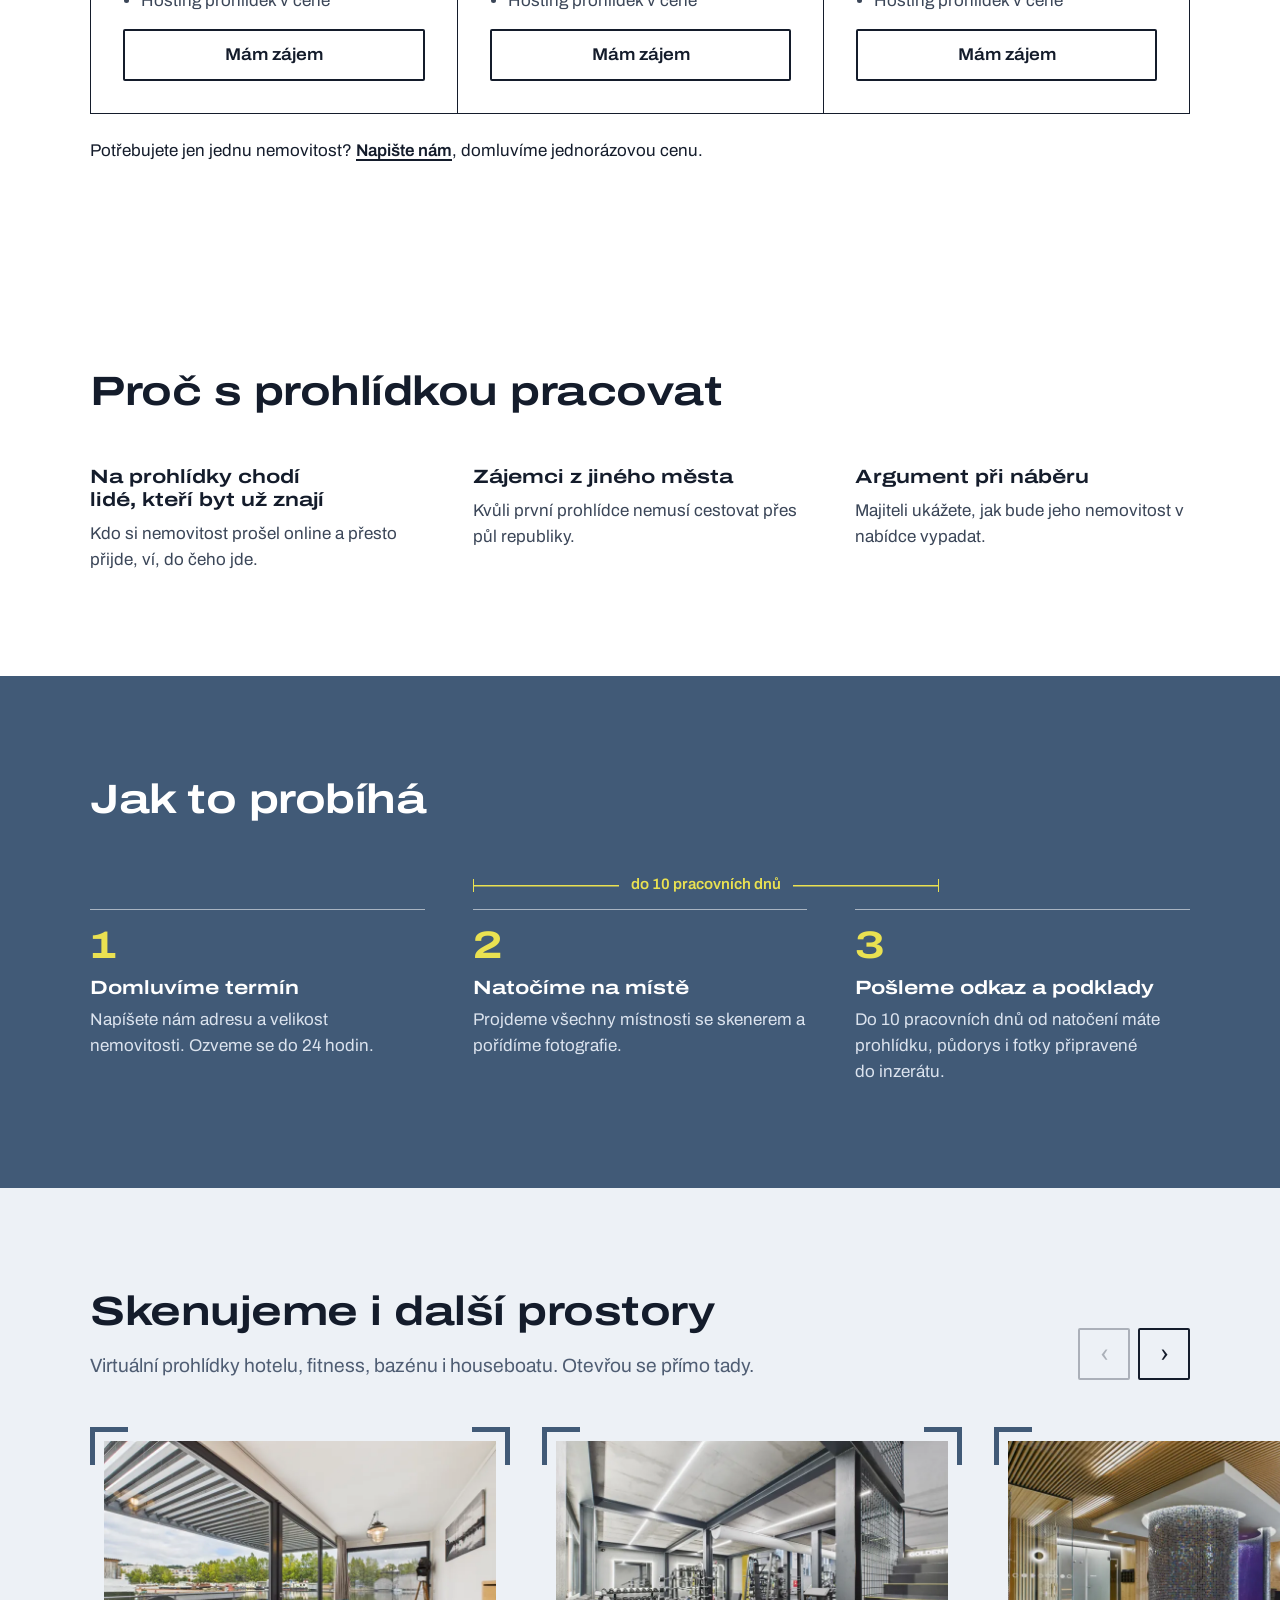
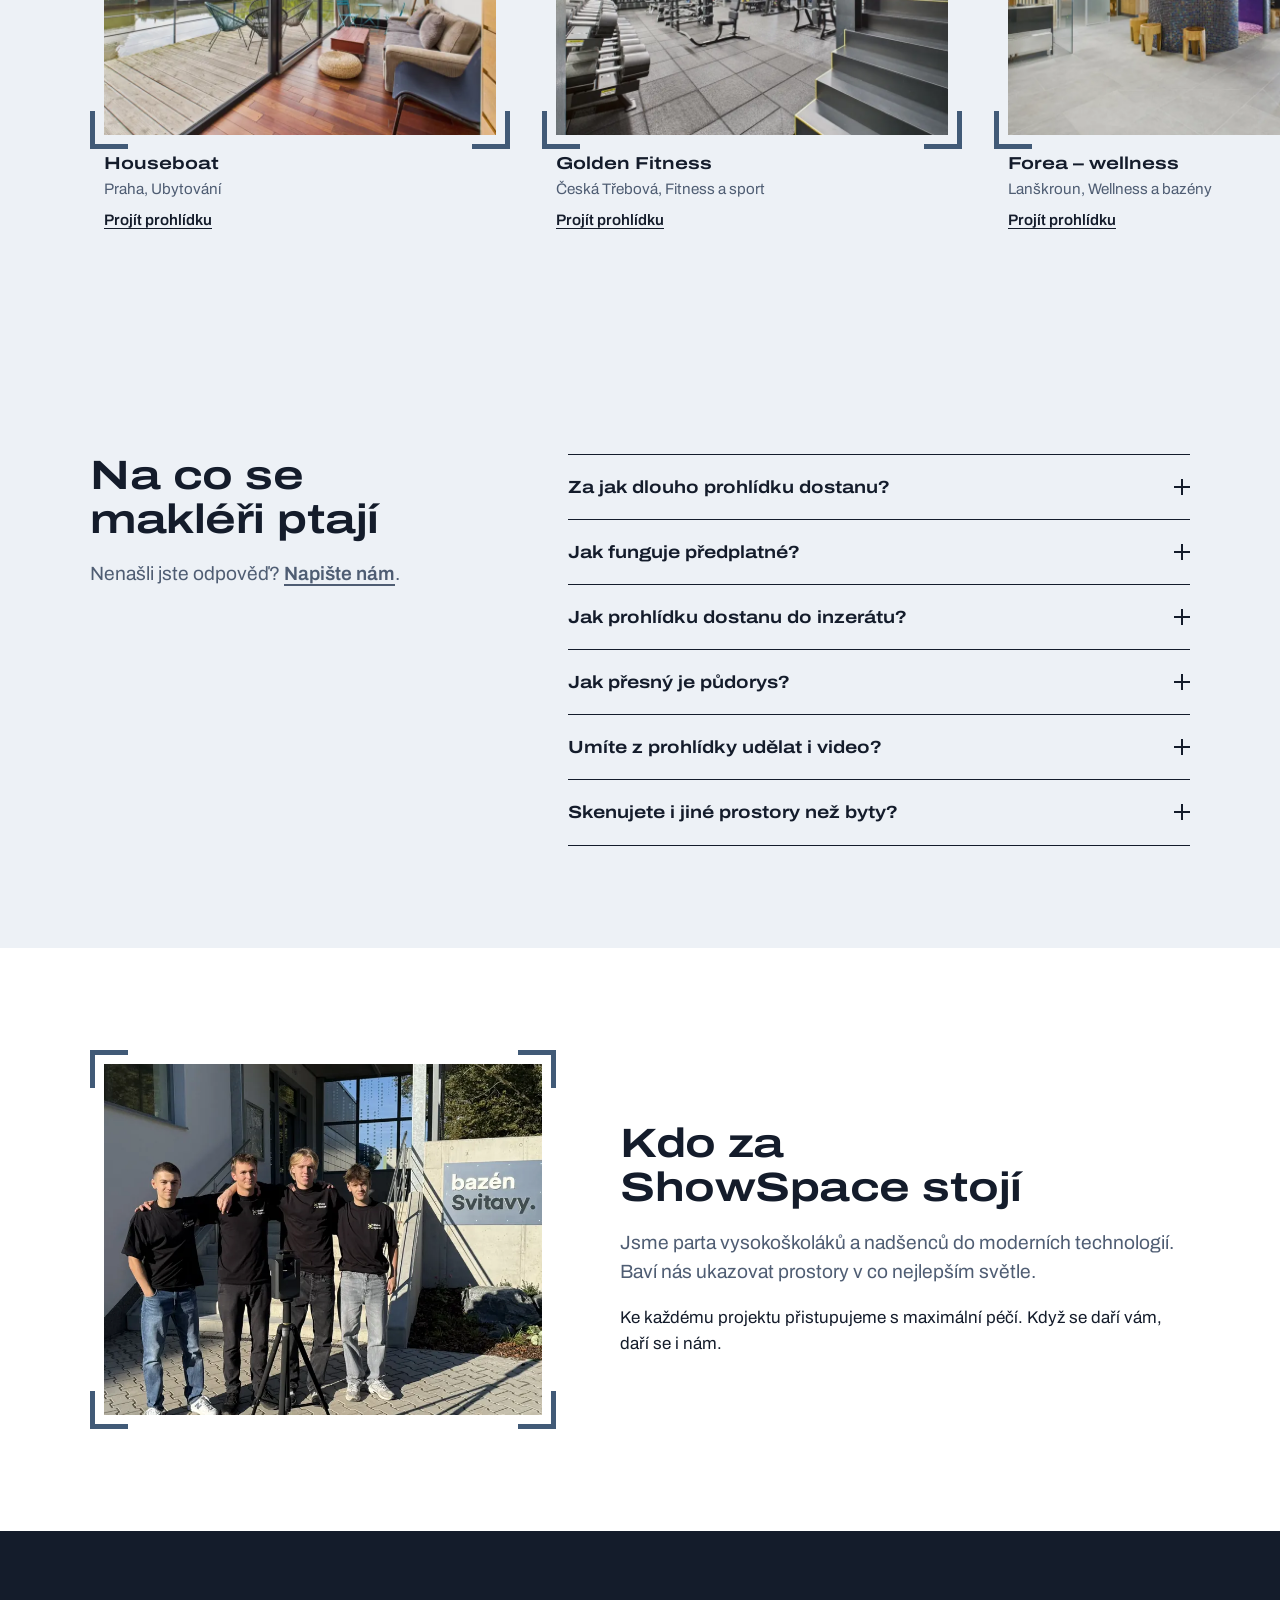
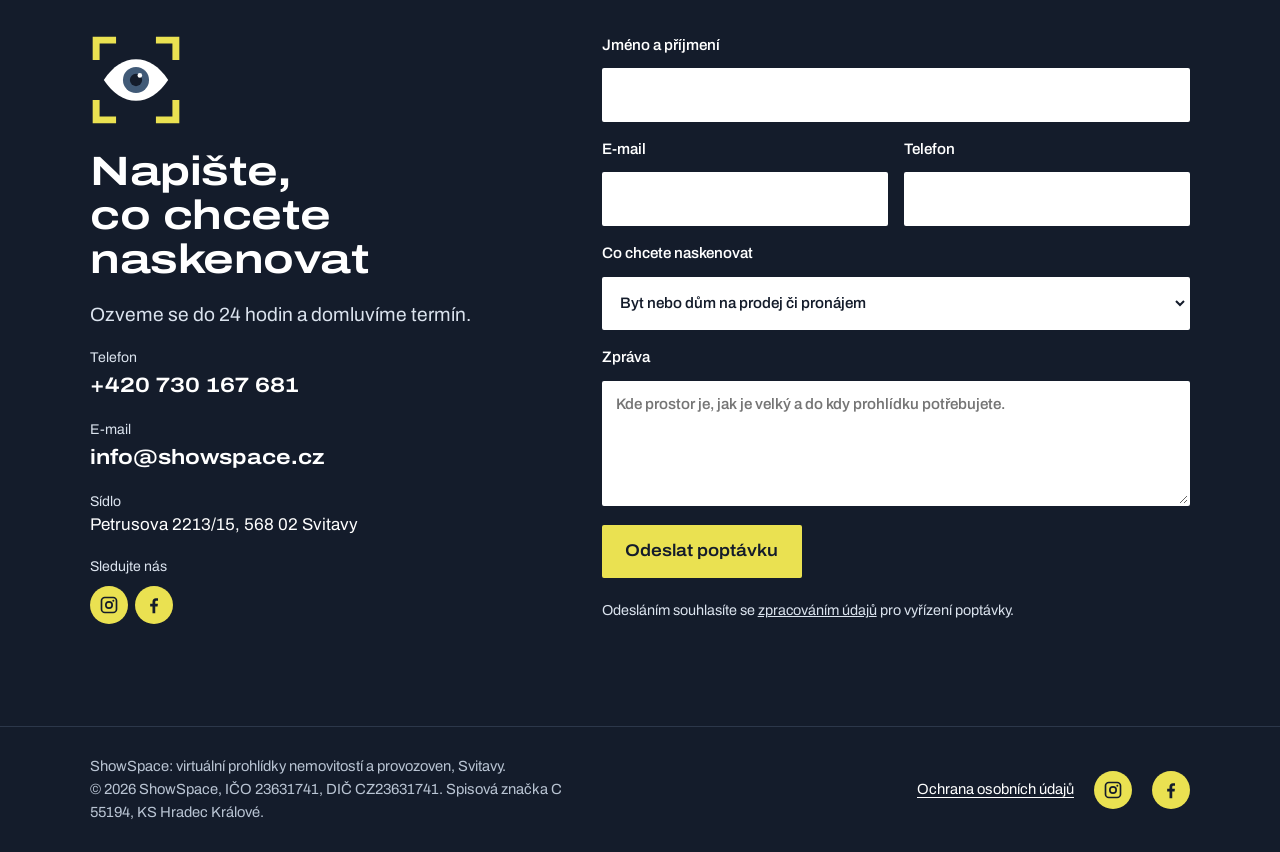
==== commit 68f9a22d: "Add search-engine groundwork and keyword headings Keyword-led titles and descriptions, canonical and" ====
--- a/index.html
+++ b/index.html
@@ -3,19 +3,27 @@
 <head>
 <meta charset="utf-8">
 <meta name="viewport" content="width=device-width, initial-scale=1">
-<title>ShowSpace – virtuální prohlídky pro realitní makléře</title>
-<meta name="description" content="Virtuální prohlídky bytů a domů pro makléře. Do 10 pracovních dnů 3D prohlídka, půdorys s rozměry a fotky do inzerátu. Skenujeme i hotely, fitness a další prostory.">
+<title>Virtuální prohlídky nemovitostí pro realitní makléře | ShowSpace</title>
+<meta name="description" content="3D virtuální prohlídky bytů a domů pro realitní makléře. Do 10 pracovních dnů prohlídka, půdorys a fotografie do inzerátu. Měsíční předplatné.">
 <!-- ZKUŠEBNÍ VERZE: před spuštěním na showspace.cz tento řádek smazat, jinak web Google nezobrazí -->
 <meta name="robots" content="noindex, nofollow">
-<meta name="theme-color" content="#161d2b">
-<meta property="og:title" content="ShowSpace – virtuální prohlídky pro realitní makléře">
-<meta property="og:description" content="Virtuální prohlídky bytů a domů pro makléře. Do 10 pracovních dnů 3D prohlídka, půdorys s rozměry a fotky do inzerátu. Skenujeme i hotely, fitness a další prostory.">
+<link rel="canonical" href="https://showspace.cz/">
+<meta name="theme-color" content="#141c2b">
 <meta property="og:type" content="website">
-<meta property="og:image" content="assets/img/foto-houseboat-5.webp">
+<meta property="og:site_name" content="ShowSpace">
+<meta property="og:locale" content="cs_CZ">
+<meta property="og:url" content="https://showspace.cz/">
+<meta property="og:title" content="Virtuální prohlídky nemovitostí pro realitní makléře | ShowSpace">
+<meta property="og:description" content="3D virtuální prohlídky bytů a domů pro realitní makléře. Do 10 pracovních dnů prohlídka, půdorys a fotografie do inzerátu. Měsíční předplatné.">
+<meta property="og:image" content="https://showspace.cz/assets/img/foto-houseboat-5.webp">
+<meta name="twitter:card" content="summary_large_image">
 <link rel="icon" type="image/png" href="assets/img/favicon.png">
+<link rel="apple-touch-icon" href="assets/img/favicon.png">
 <link rel="preload" href="assets/fonts/archivo-latin-wdth-normal.woff2" as="font" type="font/woff2" crossorigin>
 <script>document.documentElement.classList.add('js')</script>
-<link rel="stylesheet" href="assets/css/styles.css?v=202610111714">
+<link rel="stylesheet" href="assets/css/styles.css?v=202610111717">
+<script type="application/ld+json">{"@context": "https://schema.org", "@type": "ProfessionalService", "@id": "https://showspace.cz/#firma", "name": "ShowSpace", "description": "Virtuální prohlídky nemovitostí pro realitní makléře a prohlídky hotelů, fitness, wellness a dalších provozoven. 3D prohlídka, půdorys s rozměry a fotografie.", "url": "https://showspace.cz/", "logo": "https://showspace.cz/assets/img/logo.png", "image": "https://showspace.cz/assets/img/foto-houseboat-5.webp", "telephone": "+420730167681", "email": "info@showspace.cz", "address": {"@type": "PostalAddress", "streetAddress": "Petrusova 2213/15", "postalCode": "568 02", "addressLocality": "Svitavy", "addressCountry": "CZ"}, "areaServed": {"@type": "Country", "name": "Česko"}, "sameAs": ["https://www.instagram.com/showspace.cz/", "https://www.facebook.com/people/Show-Space/61579327674807/"]}</script>
+<script type="application/ld+json">{"@context": "https://schema.org", "@type": "FAQPage", "mainEntity": [{"@type": "Question", "name": "Za jak dlouho prohlídku dostanu?", "acceptedAnswer": {"@type": "Answer", "text": "Do 10 pracovních dnů od dne natočení. Pošleme vám odkaz na prohlídku, půdorys a fotografie."}}, {"@type": "Question", "name": "Jak funguje předplatné?", "acceptedAnswer": {"@type": "Answer", "text": "Vyberete si balíček podle toho, kolik nemovitostí měsíčně nabíráte. Potřebujete jen jednu nemovitost? Napište nám, domluvíme jednorázovou cenu."}}, {"@type": "Question", "name": "Jak prohlídku dostanu do inzerátu?", "acceptedAnswer": {"@type": "Answer", "text": "Dostanete odkaz, který vložíte do inzerátu, na web kanceláře nebo ho pošlete zájemci zprávou. Nic se neinstaluje, otevře se v mobilu i na počítači."}}, {"@type": "Question", "name": "Jak přesný je půdorys?", "acceptedAnswer": {"@type": "Answer", "text": "Půdorys vzniká z LiDARu s přesností 98 %. Vzdálenosti si navíc každý změří přímo v prohlídce."}}, {"@type": "Question", "name": "Umíte z prohlídky udělat i video?", "acceptedAnswer": {"@type": "Answer", "text": "Ano, na přání. Sestavíme ho z naskenovaných dat a doplníme AI komentářem, takže se nic netočí znovu."}}, {"@type": "Question", "name": "Skenujete i jiné prostory než byty?", "acceptedAnswer": {"@type": "Answer", "text": "Ano, hotely, fitness, wellness, kavárny a další. Cenu stanovíme individuálně podle objektu a prohlídku umíme umístit i do Google Street View."}}]}</script>
 </head>
 <body>
 <header class="site-header">
@@ -47,7 +55,7 @@
 
     <div class="stage__copy">
       <div class="beat is-active">
-        <h1>Zájemce si byt projde dřív, než vám zavolá</h1>
+        <h1><span class="kicker">Virtuální prohlídky pro realitní makléře</span> Zájemce si byt projde dřív, než vám zavolá</h1>
         <p class="lead">Naskenujeme nemovitost a do 10 pracovních dnů dodáme 3D prohlídku, půdorys s rozměry a fotky. Odkaz vložíte rovnou do inzerátu.</p>
         <div class="btn-row">
           <a class="btn btn--accent" href="#kontakt">Poptat prohlídku</a>
@@ -219,7 +227,7 @@
   <div class="wrap reel-head">
     <div class="section__head">
       <h2>Skenujeme i další prostory</h2>
-      <p class="lead">Hotel, fitness, bazén i houseboat. Prohlídka se otevře přímo tady.</p>
+      <p class="lead">Virtuální prohlídky hotelu, fitness, bazénu i houseboatu. Otevřou se přímo tady.</p>
     </div>
     <div class="reel__nav">
       <button type="button" data-reel="-1" aria-label="Předchozí prohlídky">‹</button>
@@ -372,7 +380,7 @@
 </dialog>
 <footer class="site-footer">
   <div class="wrap">
-    <p>© <span data-year>2026</span> ShowSpace, IČO 23631741, DIČ CZ23631741. Spisová značka C 55194, KS Hradec Králové.</p>
+    <p>ShowSpace: virtuální prohlídky nemovitostí a provozoven, Svitavy.<br>© <span data-year>2026</span> ShowSpace, IČO 23631741, DIČ CZ23631741. Spisová značka C 55194, KS Hradec Králové.</p>
     <div class="site-footer__links">
       <a href="gdpr.html">Ochrana osobních údajů</a>
       <ul class="social" aria-label="Sociální sítě">
@@ -382,10 +390,10 @@
     </div>
   </div>
 </footer>
-<script type="module" src="assets/js/site.js?v=202610111714"></script>
+<script type="module" src="assets/js/site.js?v=202610111717"></script>
 <script type="module">
   // 3D model se načte až po vykreslení stránky, aby nezdržoval první zobrazení
-  const load3d = () => import("./assets/js/model.js?v=202610111714");
+  const load3d = () => import("./assets/js/model.js?v=202610111717");
   if ("requestIdleCallback" in window) requestIdleCallback(load3d, { timeout: 1500 }); else setTimeout(load3d, 300);
 </script>
 </body>
--- a/assets/css/styles.css
+++ b/assets/css/styles.css
@@ -789,3 +789,11 @@
   .stage__view { inset: 0 0 0 39%; }
   .stage__copy { width: min(28rem, 32vw); }
 }
+
+/* malý řádek s klíčovým sdělením nad hlavním nadpisem (součást H1 kvůli vyhledávačům) */
+.kicker { display: block; font-stretch: 105%; font-weight: 650; font-size: 0.95rem; line-height: 1.3; letter-spacing: 0; color: var(--slate); margin-bottom: 0.8rem; }
+.page-hero .kicker { color: var(--accent); }
+@media (max-width: 860px) { .kicker { font-size: 0.82rem; margin-bottom: 0.4rem; } }
+
+/* střední šířky: v hlavičce musí zbýt místo */
+@media (max-width: 1080px) and (min-width: 861px) { .nav { gap: 0.9rem; } .nav > a[href^="tel:"] { display: none; } }
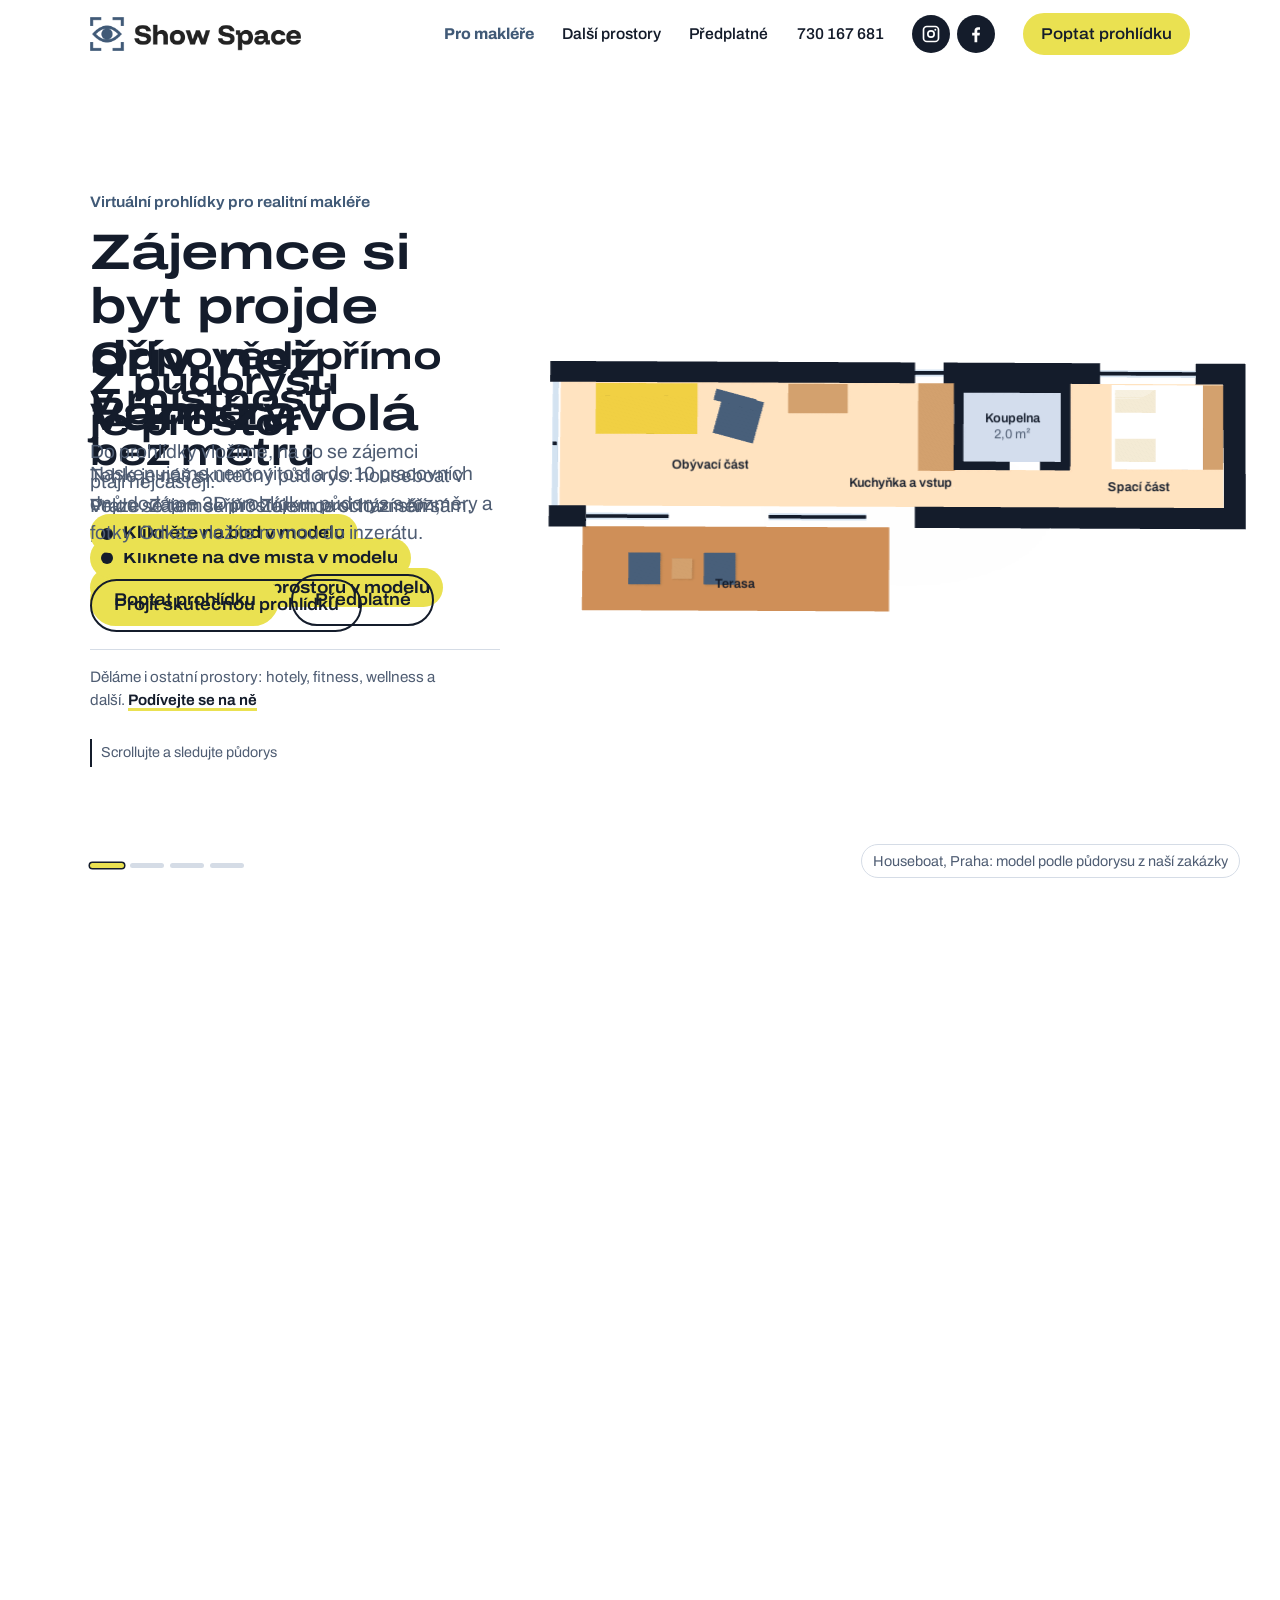
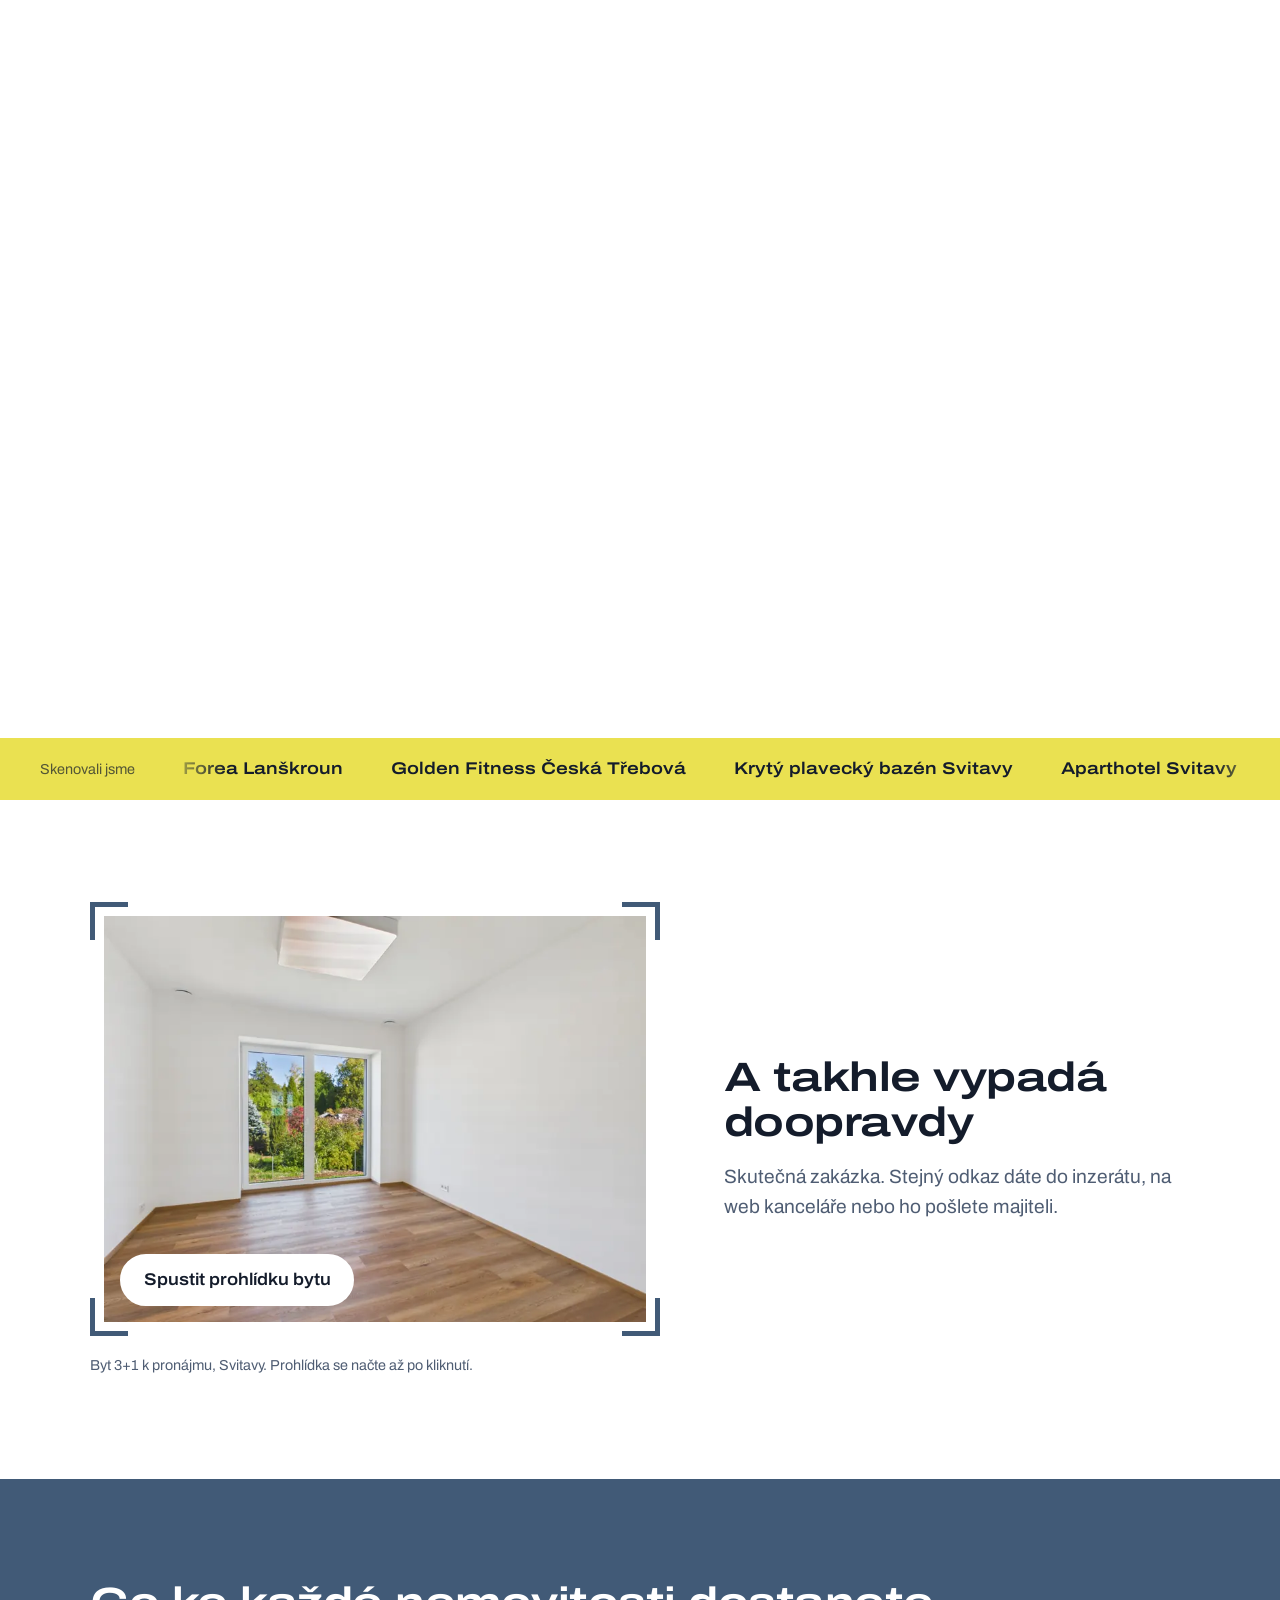
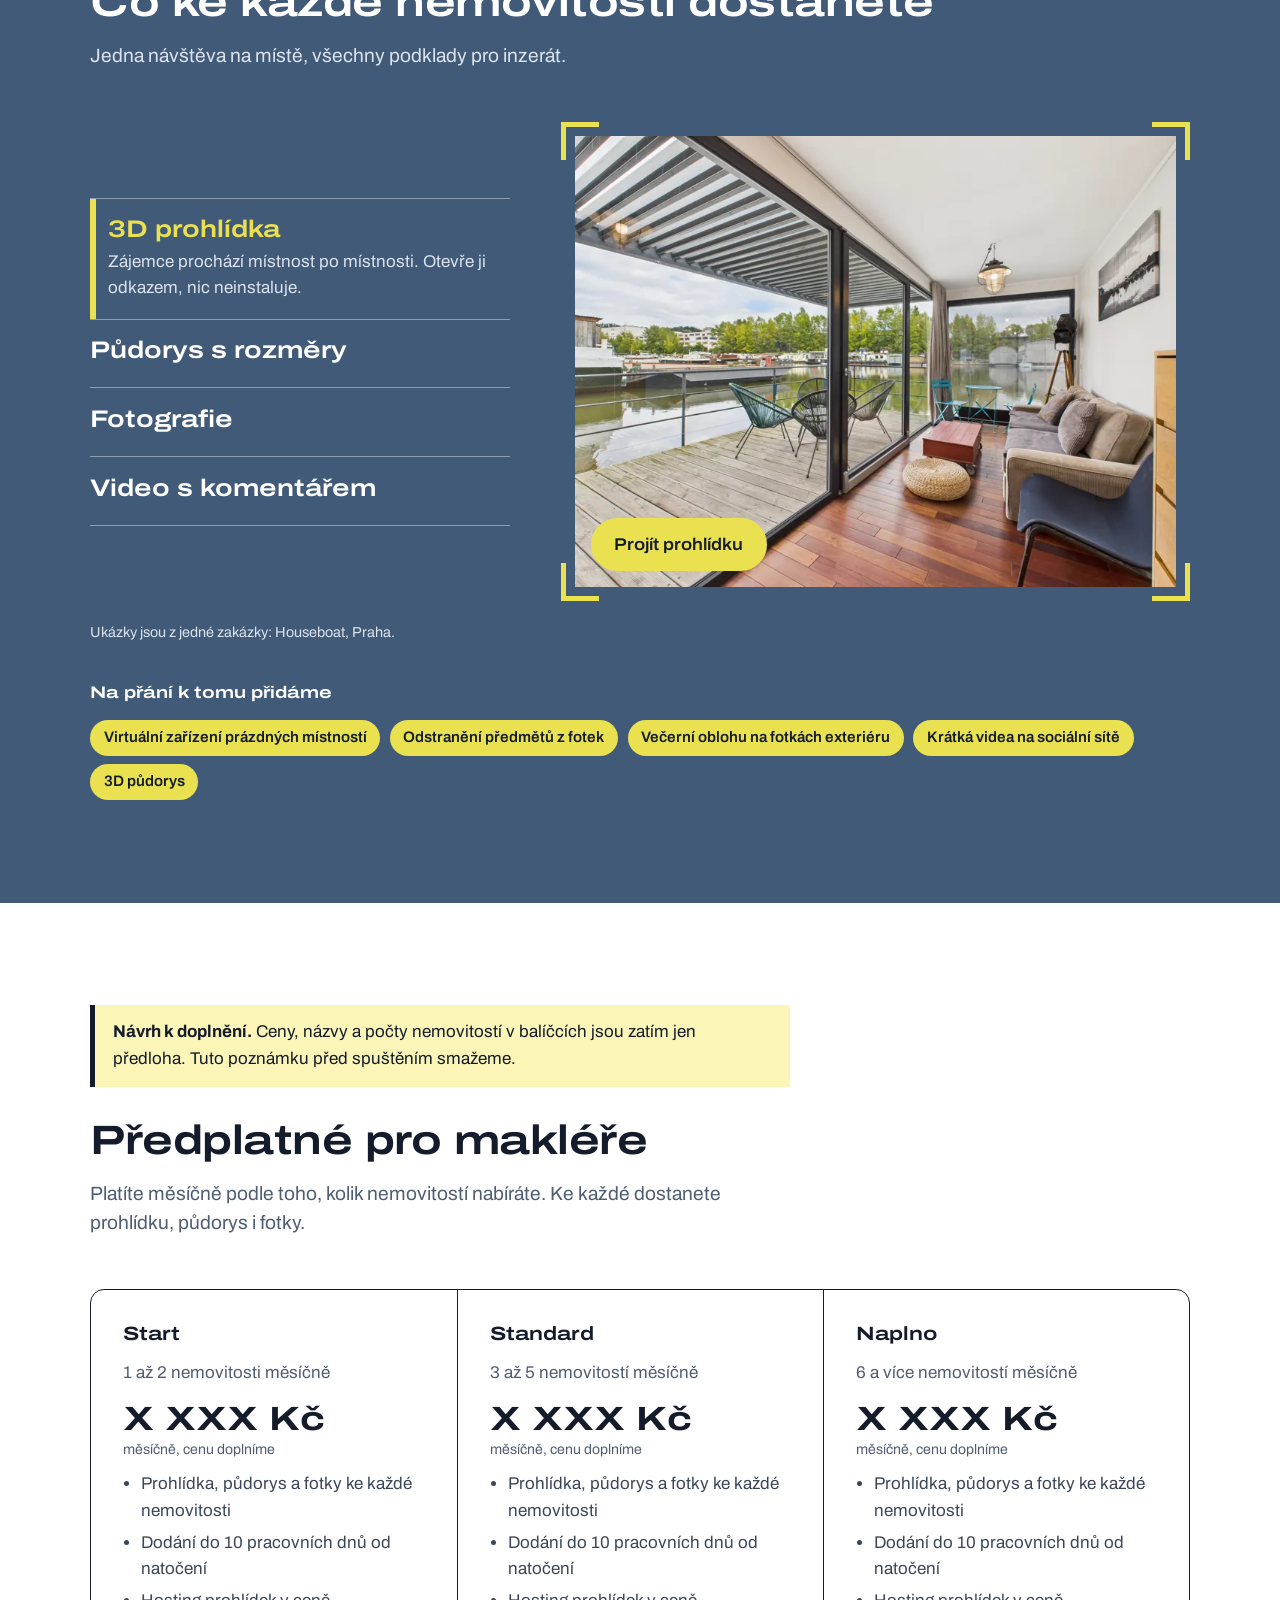
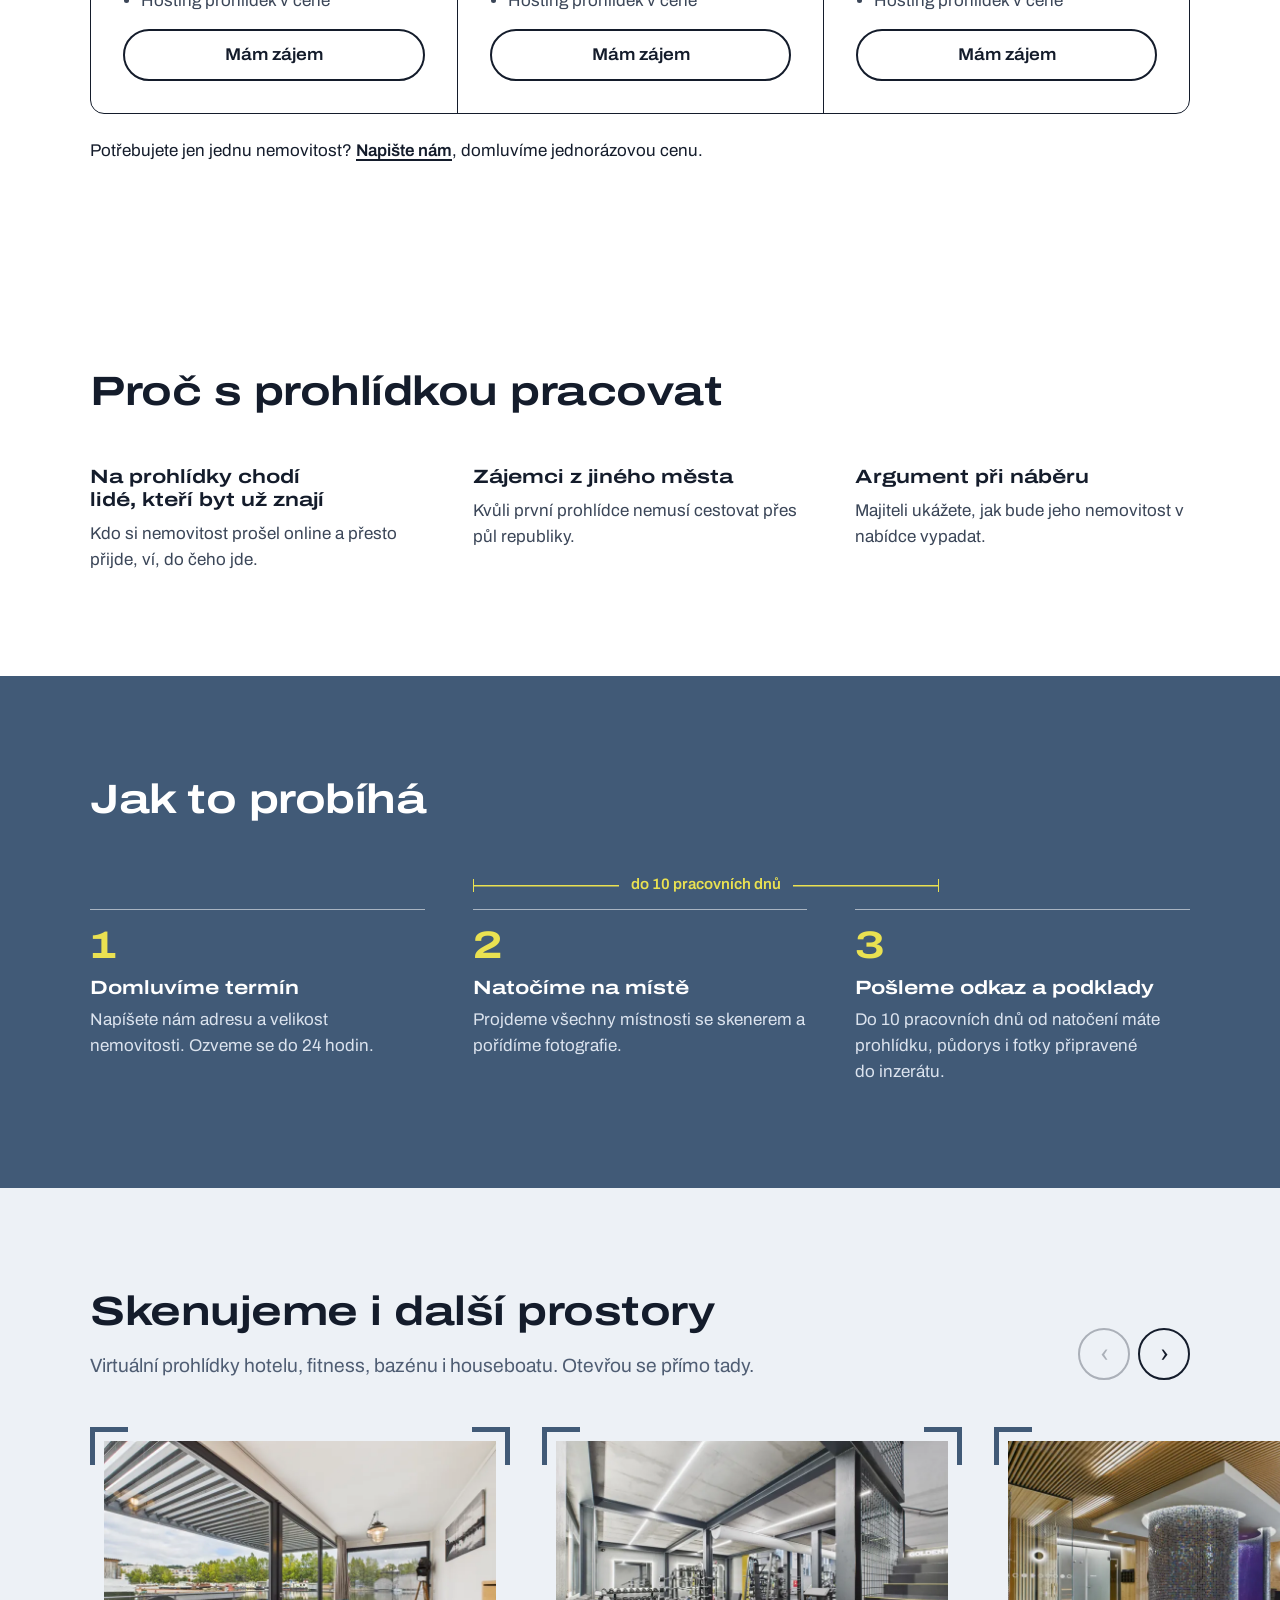
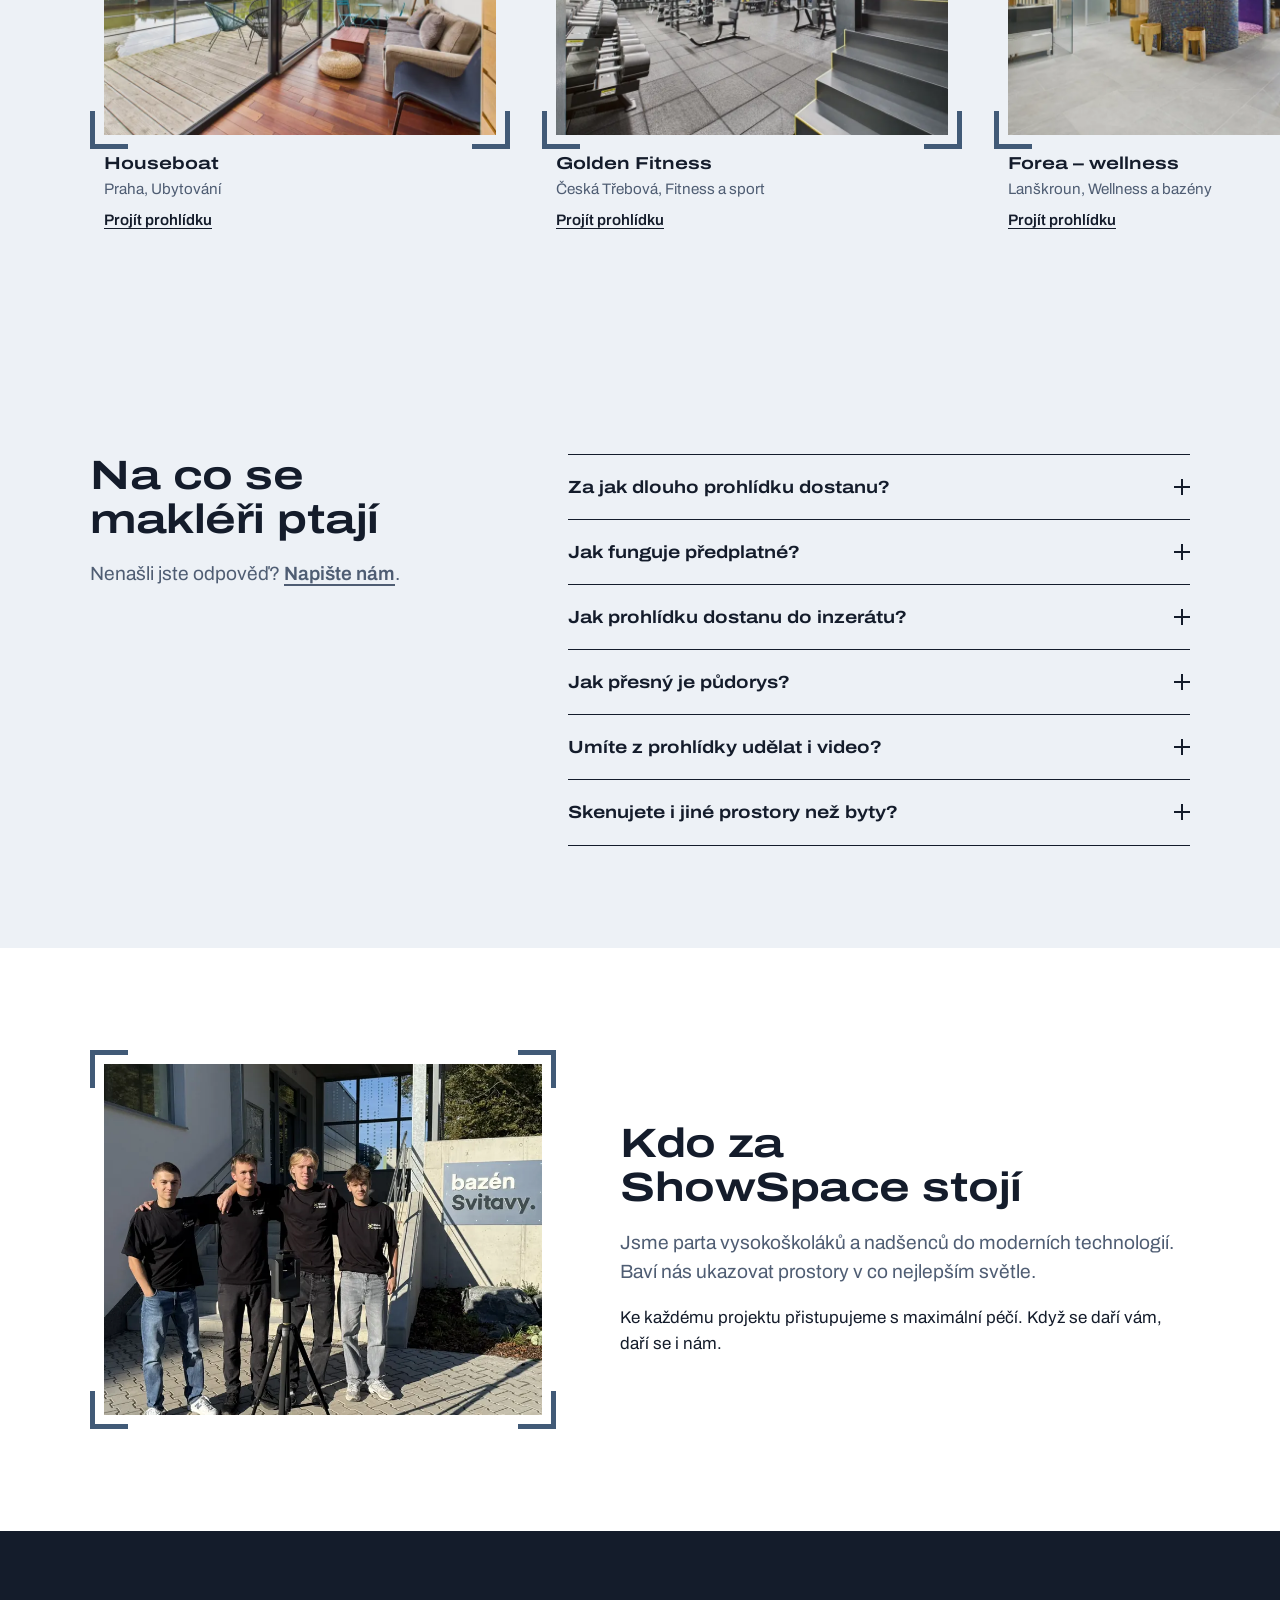
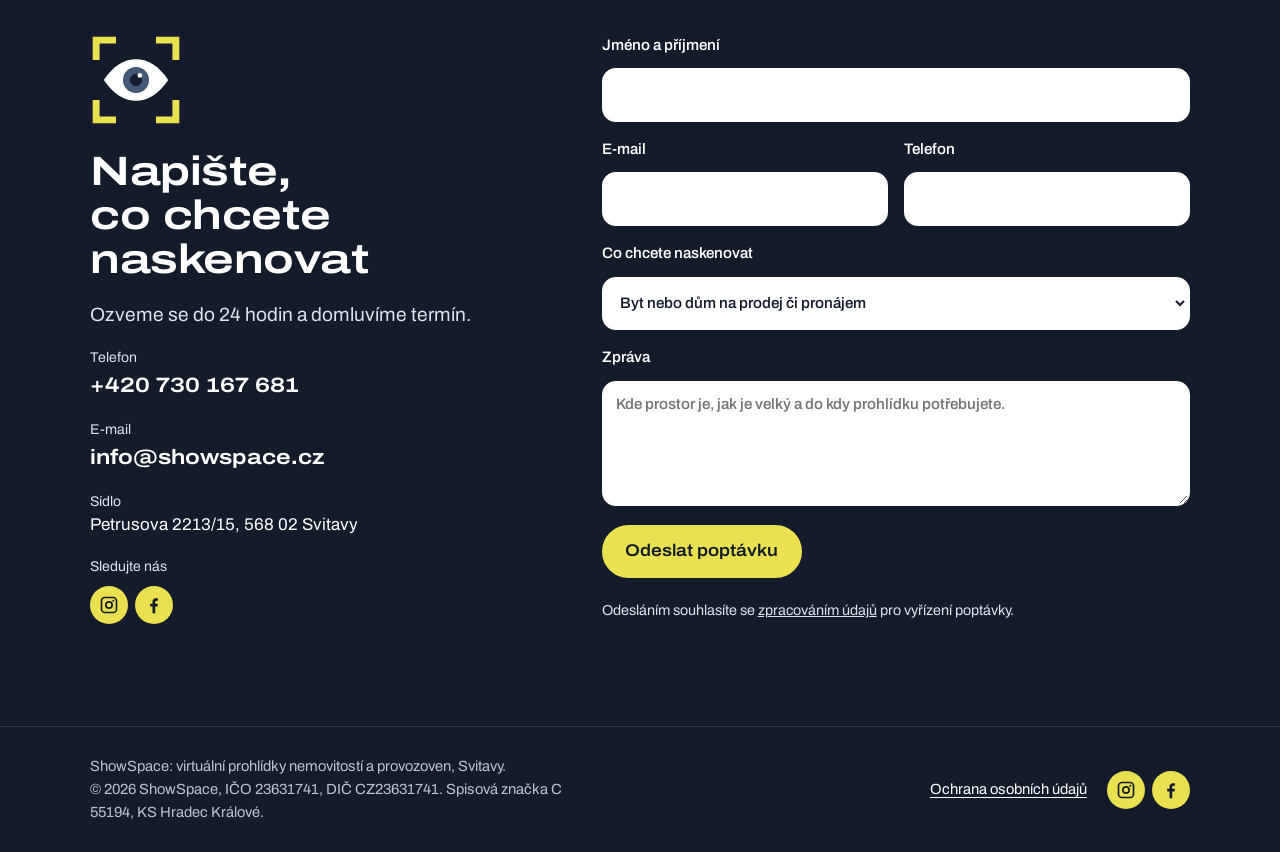
==== commit 70f214cf: "Rounded buttons, form confirmation, mobile call bar, redirects, cleanup - Pill buttons and chips, ro" ====
--- a/index.html
+++ b/index.html
@@ -15,14 +15,17 @@
 <meta property="og:url" content="https://showspace.cz/">
 <meta property="og:title" content="Virtuální prohlídky nemovitostí pro realitní makléře | ShowSpace">
 <meta property="og:description" content="3D virtuální prohlídky bytů a domů pro realitní makléře. Do 10 pracovních dnů prohlídka, půdorys a fotografie do inzerátu. Měsíční předplatné.">
-<meta property="og:image" content="https://showspace.cz/assets/img/foto-houseboat-5.webp">
+<meta property="og:image" content="https://showspace.cz/assets/img/sdileni.jpg">
+<meta property="og:image:width" content="1200">
+<meta property="og:image:height" content="630">
 <meta name="twitter:card" content="summary_large_image">
-<link rel="icon" type="image/png" href="assets/img/favicon.png">
-<link rel="apple-touch-icon" href="assets/img/favicon.png">
+<link rel="icon" type="image/png" sizes="48x48" href="assets/img/favicon.png">
+<link rel="icon" type="image/png" sizes="192x192" href="assets/img/icon-192.png">
+<link rel="apple-touch-icon" href="assets/img/apple-touch-icon.png">
 <link rel="preload" href="assets/fonts/archivo-latin-wdth-normal.woff2" as="font" type="font/woff2" crossorigin>
 <script>document.documentElement.classList.add('js')</script>
-<link rel="stylesheet" href="assets/css/styles.css?v=202610111717">
-<script type="application/ld+json">{"@context": "https://schema.org", "@type": "ProfessionalService", "@id": "https://showspace.cz/#firma", "name": "ShowSpace", "description": "Virtuální prohlídky nemovitostí pro realitní makléře a prohlídky hotelů, fitness, wellness a dalších provozoven. 3D prohlídka, půdorys s rozměry a fotografie.", "url": "https://showspace.cz/", "logo": "https://showspace.cz/assets/img/logo.png", "image": "https://showspace.cz/assets/img/foto-houseboat-5.webp", "telephone": "+420730167681", "email": "info@showspace.cz", "address": {"@type": "PostalAddress", "streetAddress": "Petrusova 2213/15", "postalCode": "568 02", "addressLocality": "Svitavy", "addressCountry": "CZ"}, "areaServed": {"@type": "Country", "name": "Česko"}, "sameAs": ["https://www.instagram.com/showspace.cz/", "https://www.facebook.com/people/Show-Space/61579327674807/"]}</script>
+<link rel="stylesheet" href="assets/css/styles.css?v=202610111752">
+<script type="application/ld+json">{"@context": "https://schema.org", "@type": "ProfessionalService", "@id": "https://showspace.cz/#firma", "name": "ShowSpace", "description": "Virtuální prohlídky nemovitostí pro realitní makléře a prohlídky hotelů, fitness, wellness a dalších provozoven. 3D prohlídka, půdorys s rozměry a fotografie.", "url": "https://showspace.cz/", "logo": "https://showspace.cz/assets/img/logo.png", "image": "https://showspace.cz/assets/img/sdileni.jpg", "telephone": "+420730167681", "email": "info@showspace.cz", "address": {"@type": "PostalAddress", "streetAddress": "Petrusova 2213/15", "postalCode": "568 02", "addressLocality": "Svitavy", "addressCountry": "CZ"}, "areaServed": {"@type": "Country", "name": "Česko"}, "sameAs": ["https://www.instagram.com/showspace.cz/", "https://www.facebook.com/people/Show-Space/61579327674807/"]}</script>
 <script type="application/ld+json">{"@context": "https://schema.org", "@type": "FAQPage", "mainEntity": [{"@type": "Question", "name": "Za jak dlouho prohlídku dostanu?", "acceptedAnswer": {"@type": "Answer", "text": "Do 10 pracovních dnů od dne natočení. Pošleme vám odkaz na prohlídku, půdorys a fotografie."}}, {"@type": "Question", "name": "Jak funguje předplatné?", "acceptedAnswer": {"@type": "Answer", "text": "Vyberete si balíček podle toho, kolik nemovitostí měsíčně nabíráte. Potřebujete jen jednu nemovitost? Napište nám, domluvíme jednorázovou cenu."}}, {"@type": "Question", "name": "Jak prohlídku dostanu do inzerátu?", "acceptedAnswer": {"@type": "Answer", "text": "Dostanete odkaz, který vložíte do inzerátu, na web kanceláře nebo ho pošlete zájemci zprávou. Nic se neinstaluje, otevře se v mobilu i na počítači."}}, {"@type": "Question", "name": "Jak přesný je půdorys?", "acceptedAnswer": {"@type": "Answer", "text": "Půdorys vzniká z LiDARu s přesností 98 %. Vzdálenosti si navíc každý změří přímo v prohlídce."}}, {"@type": "Question", "name": "Umíte z prohlídky udělat i video?", "acceptedAnswer": {"@type": "Answer", "text": "Ano, na přání. Sestavíme ho z naskenovaných dat a doplníme AI komentářem, takže se nic netočí znovu."}}, {"@type": "Question", "name": "Skenujete i jiné prostory než byty?", "acceptedAnswer": {"@type": "Answer", "text": "Ano, hotely, fitness, wellness, kavárny a další. Cenu stanovíme individuálně podle objektu a prohlídku umíme umístit i do Google Street View."}}]}</script>
 </head>
 <body>
@@ -337,7 +340,9 @@
     </ul></li>
       </ul>
     </div>
-    <form class="form" action="https://formspree.io/f/mjkorjrk" method="POST">
+    <form class="form" action="https://formspree.io/f/mjkorjrk" method="POST" data-form>
+      <input type="hidden" name="_subject" value="Poptávka z webu showspace.cz">
+      <p class="hp" aria-hidden="true"><label>Toto pole nevyplňujte <input type="text" name="_gotcha" tabindex="-1" autocomplete="off"></label></p>
       <label class="full">Jméno a příjmení
         <input name="jmeno" autocomplete="name" required>
       </label>
@@ -363,6 +368,7 @@
         <button class="btn btn--accent" type="submit">Odeslat poptávku</button>
         <p class="note">Odesláním souhlasíte se <a href="gdpr.html">zpracováním údajů</a> pro vyřízení poptávky.</p>
       </div>
+      <p class="full form__status" role="status" aria-live="polite" hidden></p>
     </form>
   </div>
 </section>
@@ -378,6 +384,10 @@
     <button class="viewer__nav viewer__nav--next" type="button" aria-label="Další fotka" hidden>›</button>
   </div>
 </dialog>
+<div class="callbar" hidden>
+  <a class="btn btn--accent" href="tel:+420730167681">Zavolat</a>
+  <a class="btn btn--ghost" href="#kontakt">Napsat poptávku</a>
+</div>
 <footer class="site-footer">
   <div class="wrap">
     <p>ShowSpace: virtuální prohlídky nemovitostí a provozoven, Svitavy.<br>© <span data-year>2026</span> ShowSpace, IČO 23631741, DIČ CZ23631741. Spisová značka C 55194, KS Hradec Králové.</p>
@@ -390,10 +400,10 @@
     </div>
   </div>
 </footer>
-<script type="module" src="assets/js/site.js?v=202610111717"></script>
+<script type="module" src="assets/js/site.js?v=202610111752"></script>
 <script type="module">
   // 3D model se načte až po vykreslení stránky, aby nezdržoval první zobrazení
-  const load3d = () => import("./assets/js/model.js?v=202610111717");
+  const load3d = () => import("./assets/js/model.js?v=202610111752");
   if ("requestIdleCallback" in window) requestIdleCallback(load3d, { timeout: 1500 }); else setTimeout(load3d, 300);
 </script>
 </body>
--- a/assets/css/styles.css
+++ b/assets/css/styles.css
@@ -1,5 +1,6 @@
 /* ShowSpace 2026
-   Barvy vycházejí z vašich půdorysů: tmavé stěny, meruňková podlaha, modrá z loga. */
+   Bílý podklad, modré pásy v barvě loga, žlutá na tlačítka a zvýraznění.
+   Barvy a zaoblení se mění nahoře v :root. */
 
 @font-face {
   font-family: "Archivo";
@@ -21,31 +22,31 @@
 }
 
 :root {
-  --wall: #141c2b;      /* tmavě modrá: text, kontakt, patička */
-  --slate: #415a77;     /* modrá z loga: barevné pásy */
-  --slate-deep: #2f435a;
-  --accent: #eae151;    /* žlutá ze stávajícího webu: tlačítka a zvýraznění */
+  --wall: #141c2b;        /* tmavě modrá: text, kontakt, patička */
+  --slate: #415a77;       /* modrá z loga: barevné pásy */
+  --accent: #eae151;      /* žlutá: tlačítka a zvýraznění */
   --accent-soft: #fbf6b8;
-  --room: #f9dcbd;      /* podlaha v půdorysu */
-  --room-deep: #efc79c;
   --paper: #ffffff;
-  --ivory: #ffffff;     /* podklad stránky */
   --mist: #edf1f6;
   --line: #d5dce6;
   --muted: #4f5d73;
-  --on-dark: #dbe3ee;
+  --body-soft: #3b4658;   /* doplňkový text na světlém */
+  --on-dark: #dbe3ee;     /* doplňkový text na tmavém */
+
+  --r-btn: 999px;         /* zaoblení tlačítek a štítků (pilulka) */
+  --r-field: 14px;        /* zaoblení polí formuláře, karet a fotek */
 
   --font: "Archivo", system-ui, -apple-system, "Segoe UI", Roboto, Arial, sans-serif;
   --header-h: 68px;
   --max: 1180px;
   --gutter: clamp(18px, 4vw, 40px);
-  --bracket: 5px;
-}
-
+  --edge: max(var(--gutter), calc((100vw - var(--max)) / 2 + var(--gutter)));
+}
+
+/* ---------- Základ ---------- */
 *, *::before, *::after { box-sizing: border-box; }
 
 html { scroll-behavior: smooth; scroll-padding-top: calc(var(--header-h) + 12px); }
-@media (prefers-reduced-motion: reduce) { html { scroll-behavior: auto; } }
 
 body {
   margin: 0;
@@ -78,55 +79,62 @@
 .wrap { max-width: var(--max); margin-inline: auto; padding-inline: var(--gutter); }
 .lead { font-size: 1.2rem; color: var(--muted); }
 .note { font-size: 0.9rem; color: var(--muted); }
-.visually-hidden {
-  position: absolute; width: 1px; height: 1px; overflow: hidden;
-  clip-path: inset(50%); white-space: nowrap;
-}
+.textlink { font-weight: 600; text-underline-offset: 0.2em; text-decoration-thickness: 2px; }
+.textlink:hover { color: var(--slate); }
+
+/* řádek s klíčovým sdělením nad hlavním nadpisem (součást H1 kvůli vyhledávačům) */
+.kicker { display: block; font-stretch: 105%; font-weight: 650; font-size: 0.95rem; line-height: 1.3; letter-spacing: 0; color: var(--slate); margin-bottom: 0.8rem; }
 
 :focus-visible { outline: 3px solid var(--slate); outline-offset: 3px; border-radius: 2px; }
 
 /* ---------- Tlačítka ---------- */
 .btn {
-  display: inline-flex; align-items: center; justify-content: center; gap: 0.5rem;
+  position: relative; display: inline-flex; align-items: center; justify-content: center; gap: 0.5rem;
   min-height: 48px; padding: 0.7rem 1.35rem;
   font-weight: 600; font-stretch: 110%; text-decoration: none;
-  border: 2px solid var(--wall); border-radius: 2px;
+  border: 2px solid var(--wall); border-radius: var(--r-btn);
   background: var(--wall); color: var(--paper);
   cursor: pointer;
   transition: background-color 0.15s, color 0.15s, border-color 0.15s;
 }
-.btn:hover { background: var(--slate); border-color: var(--slate); }
+.btn:hover { background: var(--accent); border-color: var(--accent); color: var(--wall); }
+.btn:active { transform: translateY(1px); }
+.btn--accent { background: var(--accent); border-color: var(--accent); color: var(--wall); }
+.btn--accent:hover { background: var(--wall); border-color: var(--wall); color: var(--paper); }
 .btn--ghost { background: transparent; color: var(--wall); }
 .btn--ghost:hover { background: var(--wall); border-color: var(--wall); color: var(--paper); }
 .btn--light { background: var(--paper); border-color: var(--paper); color: var(--wall); }
-.btn--light:hover { background: var(--room); border-color: var(--room); color: var(--wall); }
 .btn-row { display: flex; flex-wrap: wrap; gap: 0.75rem; }
-
-.textlink { font-weight: 600; text-underline-offset: 0.2em; text-decoration-thickness: 2px; }
-.textlink:hover { color: var(--slate); }
+.btn[disabled] { opacity: 0.6; cursor: progress; }
 
 /* ---------- Hlavička ---------- */
 .site-header {
   position: sticky; top: 0; z-index: 60;
   height: var(--header-h);
   background: var(--paper);
-  border-bottom: 1px solid var(--line);
-}
+  transition: box-shadow 0.25s;
+}
+.site-header.is-scrolled { box-shadow: 0 8px 26px -16px rgba(20, 28, 43, 0.55); }
 .site-header .wrap { height: 100%; display: flex; align-items: center; justify-content: space-between; gap: 1rem; }
 .brand { display: block; flex: none; }
 .brand img { height: 34px; width: auto; }
 .nav { display: flex; align-items: center; gap: clamp(0.9rem, 2.2vw, 1.9rem); }
-.nav a { text-decoration: none; font-weight: 550; font-size: 0.98rem; padding-block: 0.4rem; }
-.nav a:not(.btn) { border-bottom: 2px solid transparent; }
-.nav a:not(.btn):hover, .nav a[aria-current="page"] { border-bottom-color: var(--wall); }
-.nav .btn { min-height: 42px; padding: 0.45rem 1rem; }
+.nav > a { text-decoration: none; font-weight: 550; font-size: 0.98rem; padding-block: 0.4rem; }
+.nav > a:not(.btn):hover { color: var(--slate); }
+.nav > a[aria-current="page"] { font-weight: 750; color: var(--slate); }
+.nav .btn { min-height: 42px; padding: 0.45rem 1rem; background: var(--accent); border-color: var(--accent); color: var(--wall); }
+.nav .btn:hover { background: var(--wall); border-color: var(--wall); color: var(--paper); }
 .nav-toggle { display: none; }
 
+@media (max-width: 1080px) and (min-width: 861px) {
+  .nav { gap: 0.9rem; }
+  .nav > a[href^="tel:"] { display: none; }
+}
 @media (max-width: 860px) {
   .nav-toggle {
     display: inline-flex; align-items: center; gap: 0.5rem;
     min-height: 44px; padding: 0 0.9rem;
-    background: none; border: 2px solid var(--wall); border-radius: 2px;
+    background: none; border: 2px solid var(--wall); border-radius: var(--r-btn);
     font-weight: 600; cursor: pointer;
   }
   .nav {
@@ -136,15 +144,24 @@
     padding: 0.5rem var(--gutter) 1.25rem;
   }
   .nav.is-open { display: flex; }
-  .nav a:not(.btn) { padding: 0.9rem 0; border-bottom: 1px solid var(--line); }
+  .nav > a:not(.btn) { padding: 0.75rem 0; }
   .nav .btn { margin-top: 1rem; }
-}
+  .nav .social { padding: 0.9rem 0 0; }
+}
+
+/* ---------- Ikony Instagramu a Facebooku ---------- */
+.social { display: flex; gap: 0.45rem; list-style: none; margin: 0; padding: 0; }
+.social a { display: grid; place-items: center; width: 38px; height: 38px; border-radius: 50%; background: var(--wall); color: var(--paper); transition: background-color 0.15s, color 0.15s, transform 0.15s; }
+.social svg { width: 20px; height: 20px; fill: currentColor; display: block; }
+.social a:hover { background: var(--accent); color: var(--wall); transform: translateY(-2px); }
+.section--wall .social a, .site-footer .social a { background: var(--accent); color: var(--wall); }
+.section--wall .social a:hover, .site-footer .social a:hover { background: var(--paper); color: var(--wall); }
 
 /* ---------- Rámeček hledáčku (z loga) ---------- */
 .finder { position: relative; padding: 14px; }
 .finder::before {
   content: ""; position: absolute; inset: 0; pointer-events: none;
-  --c: var(--slate); --l: 38px; --t: var(--bracket);
+  --c: var(--slate); --l: 38px; --t: 5px;
   background:
     linear-gradient(var(--c), var(--c)) left top / var(--l) var(--t),
     linear-gradient(var(--c), var(--c)) left top / var(--t) var(--l),
@@ -155,10 +172,9 @@
     linear-gradient(var(--c), var(--c)) right bottom / var(--l) var(--t),
     linear-gradient(var(--c), var(--c)) right bottom / var(--t) var(--l);
   background-repeat: no-repeat;
-  transition: inset 0.25s ease;
-}
-a.finder:hover::before, a.finder:focus-visible::before, .finder.is-live::before { inset: 6px; }
-@media (prefers-reduced-motion: reduce) { .finder::before { transition: none; } }
+  transition: inset 0.22s ease;
+}
+.ref:hover .finder::before, .ref:focus-visible .finder::before, .finder.is-live::before { inset: 6px; }
 
 /* ---------- Kótovací čára ---------- */
 .dim { display: flex; align-items: center; gap: 0.75rem; color: var(--slate); font-weight: 600; font-size: 0.95rem; white-space: nowrap; }
@@ -169,143 +185,219 @@
 .dim::before { border-left: 1.5px solid currentColor; }
 .dim::after { border-right: 1.5px solid currentColor; }
 
-/* ---------- 3D scéna na úvodu ---------- */
-.stage { position: relative; height: 430vh; background: var(--mist); }
+/* =====================================================================
+   Úvodní scéna s 3D modelem
+   ===================================================================== */
+.stage { position: relative; height: 430vh; background: var(--paper); }
 .stage__pin {
   position: sticky; top: var(--header-h);
   height: calc(100vh - var(--header-h)); height: calc(100svh - var(--header-h));
   overflow: hidden;
 }
-.stage__view { position: absolute; inset: 0 0 0 42%; }
+.stage__view { position: absolute; inset: 0 0 0 39%; }
 .stage__view canvas { display: block; width: 100%; height: 100%; touch-action: pan-y; cursor: grab; }
 .stage__view canvas.is-dragging { cursor: grabbing; }
 .stage__overlay { position: absolute; inset: 0; pointer-events: none; overflow: hidden; }
-
+.stage__fallback { display: none; position: absolute; inset: 0; place-items: center; padding: 2rem; }
+.stage.no-webgl .stage__fallback { display: grid; }
+.stage.no-webgl canvas, .stage.no-webgl .stage__status { display: none; }
+
+/* texty ke krokům: starý nejdřív rychle zmizí, nový se objeví až potom */
 .stage__copy {
-  position: absolute; z-index: 3; top: 0; bottom: 0;
-  left: max(var(--gutter), calc((100vw - var(--max)) / 2 + var(--gutter)));
-  width: min(29rem, 34vw);
+  position: absolute; z-index: 3; top: 0; bottom: 0; left: var(--edge);
+  width: min(28rem, 32vw);
   display: grid; align-items: center; pointer-events: none;
 }
-.beat { grid-area: 1 / 1; opacity: 0; visibility: hidden; transform: translateY(14px); transition: opacity 0.35s, transform 0.35s, visibility 0s 0.35s; }
-.beat.is-active { opacity: 1; visibility: visible; transform: none; transition: opacity 0.35s, transform 0.35s; pointer-events: auto; }
+.beat { grid-area: 1 / 1; opacity: 0; visibility: hidden; transition: opacity 0.14s ease, visibility 0s 0.14s; }
+.beat.is-active { opacity: 1; visibility: visible; pointer-events: auto; transition: opacity 0.3s ease 0.14s, visibility 0s 0.14s; }
 .beat > * + * { margin-top: 1.1rem; }
 .beat h1 { font-size: clamp(2rem, 3.9vw, 3.3rem); }
 .beat h2 { font-size: clamp(1.7rem, 3vw, 2.5rem); }
 .beat .btn-row { margin-top: 1.6rem; }
-@media (prefers-reduced-motion: reduce) { .beat { transform: none; transition: none; } .beat.is-active { transition: none; } }
-
-.stage__progress {
-  position: absolute; z-index: 3; bottom: 22px;
-  left: max(var(--gutter), calc((100vw - var(--max)) / 2 + var(--gutter)));
-  display: flex; gap: 6px; list-style: none; margin: 0; padding: 0;
-}
-.stage__progress button {
-  width: 34px; height: 26px; padding: 0; border: 0; background: none; cursor: pointer;
-  display: grid; align-items: center;
-}
-.stage__progress button::before { content: ""; height: 4px; background: var(--line); transition: background-color 0.2s; }
-.stage__progress button[aria-current="true"]::before { background: var(--wall); }
-
-.stage__hint { margin: 0; text-align: right; }
+
+.try { display: inline-flex; align-items: center; gap: 0.6rem; font-weight: 650; font-stretch: 112%; color: var(--wall); background: var(--accent); padding: 0.4rem 0.85rem 0.4rem 0.7rem; border-radius: var(--r-btn); }
+.try::before { content: ""; width: 12px; height: 12px; border-radius: 50%; background: var(--wall); animation: try-blink 1.6s ease-in-out infinite; }
+@keyframes try-blink { 50% { opacity: 0.25; } }
+
+.also { font-size: 0.95rem; color: var(--muted); margin-top: 1.4rem; padding-top: 1rem; border-top: 1px solid var(--line); }
+.also a { color: var(--wall); font-weight: 650; text-underline-offset: 0.2em; text-decoration-color: var(--accent); text-decoration-thickness: 3px; white-space: nowrap; }
+
+.scroll-cue { display: inline-flex; align-items: center; gap: 0.6rem; font-size: 0.9rem; color: var(--muted); margin-top: 1.6rem; }
+.scroll-cue::before { content: ""; width: 1.5px; height: 28px; background: var(--wall); transform-origin: top; animation: cue 1.8s ease-in-out infinite; }
+@keyframes cue { 0% { transform: scaleY(0); } 50% { transform: scaleY(1); } 100% { transform: scaleY(1); opacity: 0; } }
+
+.stage__progress { position: absolute; z-index: 3; bottom: 22px; left: var(--edge); display: flex; gap: 6px; list-style: none; margin: 0; padding: 0; }
+.stage__progress button { width: 34px; height: 26px; padding: 0; border: 0; background: none; cursor: pointer; display: grid; align-items: center; }
+.stage__progress button::before { content: ""; height: 5px; background: var(--line); border-radius: var(--r-btn); transition: background-color 0.2s; }
+.stage__progress button[aria-current="true"]::before { background: var(--accent); box-shadow: 0 0 0 1.5px var(--wall); }
+
+.stage__status { position: absolute; z-index: 3; right: var(--gutter); bottom: 22px; display: flex; flex-direction: column; align-items: flex-end; gap: 0.6rem; }
+.stage__hint { margin: 0; text-align: right; font-size: 0.9rem; background: var(--paper); border: 1px solid var(--line); border-radius: var(--r-btn); padding: 0.3rem 0.7rem; color: var(--muted); }
+.stage__reset { min-height: 40px; padding: 0.35rem 0.9rem; font-size: 0.92rem; }
+.stage__reset[hidden] { display: none; }
 
 /* popisky promítané z 3D */
 .tag { position: absolute; left: 0; top: 0; transform: translate(-50%, -50%); white-space: nowrap; will-change: transform, opacity; transition: opacity 0.25s; }
 .tag--room { font-size: 0.8rem; line-height: 1.25; text-align: center; color: var(--wall); font-weight: 600; }
 .tag--room span { display: block; font-weight: 400; color: var(--muted); }
-.tag--dim { font-size: 0.82rem; font-weight: 650; color: var(--paper); background: var(--slate); padding: 0.15rem 0.5rem; border-radius: 2px; }
+.tag--dim { font-size: 0.82rem; font-weight: 650; background: var(--wall); color: var(--accent); padding: 0.15rem 0.5rem; border-radius: var(--r-btn); }
+.tag--measure { background: var(--accent); color: var(--wall); box-shadow: 0 0 0 2px var(--wall); font-size: 0.95rem; padding: 0.25rem 0.6rem; }
+.tag--focus { font-stretch: 120%; font-weight: 700; font-size: 1.15rem; line-height: 1.2; text-align: center; color: var(--paper); background: var(--wall); padding: 0.45rem 0.9rem; border-radius: var(--r-field); }
+.tag--focus span { display: block; font-stretch: 100%; font-weight: 500; font-size: 0.85rem; color: var(--on-dark); }
 .tag--spot { pointer-events: auto; }
 .spot {
   width: 30px; height: 30px; border-radius: 50%; padding: 0; cursor: pointer;
-  border: 2px solid var(--paper); background: var(--slate); color: var(--paper);
+  border: 2px solid var(--paper); background: var(--wall); color: var(--accent);
   font-weight: 700; font-size: 0.95rem; line-height: 1;
-  box-shadow: 0 0 0 0 rgba(65, 90, 119, 0.45);
-  animation: spot-pulse 2.2s ease-out infinite;
-}
-.spot[aria-expanded="true"] { background: var(--wall); animation: none; }
-@keyframes spot-pulse { 70% { box-shadow: 0 0 0 12px rgba(65, 90, 119, 0); } 100% { box-shadow: 0 0 0 0 rgba(65, 90, 119, 0); } }
-@media (prefers-reduced-motion: reduce) { .spot { animation: none; } }
+  box-shadow: 0 0 0 0 rgba(20, 28, 43, 0.4);
+  animation: spot-ring 2.2s ease-out infinite;
+}
+.spot[aria-expanded="true"] { background: var(--accent); color: var(--wall); border-color: var(--wall); animation: none; }
+@keyframes spot-ring { 70% { box-shadow: 0 0 0 12px rgba(20, 28, 43, 0); } 100% { box-shadow: 0 0 0 0 rgba(20, 28, 43, 0); } }
 .spot-card {
   position: absolute; left: 50%; bottom: calc(100% + 10px); transform: translateX(-50%);
   width: 15rem; white-space: normal; text-align: left;
-  background: var(--paper); border: 2px solid var(--wall); padding: 0.7rem 0.85rem;
+  background: var(--paper); border: 2px solid var(--wall); border-radius: var(--r-field); padding: 0.7rem 0.85rem;
   font-size: 0.9rem; line-height: 1.4;
 }
 .spot-card strong { display: block; font-stretch: 115%; }
 .spot-card[hidden] { display: none; }
 
-.stage__fallback { display: none; position: absolute; inset: 0; place-items: center; padding: 2rem; }
-.stage.no-webgl .stage__fallback { display: grid; }
-.stage.no-webgl canvas, .stage.no-webgl .stage__status { display: none; }
-
 @media (max-width: 860px) {
   .stage { height: 400vh; }
-  .stage__view { inset: 0 0 46% 0; }
+  .stage__view { inset: 0 0 52% 0; }
   .stage__copy {
-    left: 0; right: 0; width: auto; top: 54%; bottom: 44px;
+    left: 0; right: 0; width: auto; top: 48%; bottom: 44px;
     padding: 1rem var(--gutter) 0; align-items: start;
     background: var(--paper); border-top: 1px solid var(--line);
   }
+  .stage__pin::after { content: ""; position: absolute; left: 0; right: 0; bottom: 0; height: 44px; background: var(--paper); z-index: 2; }
   .beat > * + * { margin-top: 0.6rem; }
   .beat h1 { font-size: clamp(1.55rem, 6.4vw, 2.1rem); }
   .beat h2 { font-size: clamp(1.35rem, 5.6vw, 1.8rem); }
-  .beat .lead { font-size: 1rem; }
-  .beat .btn-row { margin-top: 0.9rem; }
-  .beat .btn { min-height: 44px; padding: 0.5rem 0.9rem; font-size: 0.95rem; }
+  .beat .lead { font-size: 0.95rem; line-height: 1.45; }
+  .beat .btn-row { margin-top: 0.9rem; flex-wrap: nowrap; gap: 0.5rem; }
+  .beat .btn-row .btn { flex: 1; min-height: 44px; padding: 0.5rem 0.4rem; font-size: 0.9rem; white-space: nowrap; }
+  .kicker { font-size: 0.82rem; margin-bottom: 0.4rem; }
+  .try { font-size: 0.95rem; }
+  .also { margin-top: 0.7rem; padding-top: 0.6rem; font-size: 0.85rem; }
+  .scroll-cue { display: none; }
   .stage__progress { bottom: 8px; left: var(--gutter); }
-  .stage__pin::after { content: ""; position: absolute; left: 0; right: 0; bottom: 0; height: 44px; background: var(--paper); z-index: 2; }
-}
-
-/* reduced motion: bez připnutého scrollování, jednotlivé kroky pod sebou */
+  .stage__status { bottom: calc(52% + 8px); right: 10px; }
+  .stage__hint { font-size: 0.78rem; }
+}
+@media (max-width: 860px) and (max-height: 700px) { .beat .also { display: none; } }
+
+/* omezený pohyb: bez připnutého scrollování, kroky pod sebou */
 .stage.is-static { height: auto; }
 .stage.is-static .stage__pin { position: relative; top: 0; height: auto; overflow: visible; }
+.stage.is-static .stage__pin::after, .stage.is-static .stage__progress { display: none; }
 .stage.is-static .stage__view { position: relative; inset: auto; height: 60vh; }
 .stage.is-static .stage__copy { position: static; width: auto; display: block; padding: 2rem var(--gutter) 3rem; max-width: 44rem; margin-inline: auto; background: none; border: 0; }
 .stage.is-static .beat { opacity: 1; visibility: visible; margin-bottom: 2.5rem; pointer-events: auto; }
-.stage.is-static .stage__progress, .stage.is-static .stage__pin::after { display: none; }
-
-/* ---------- Sekce ---------- */
+.stage.is-static .stage__status { position: static; align-items: flex-start; padding: 0 var(--gutter) 1rem; }
+
+/* =====================================================================
+   Sekce
+   ===================================================================== */
 .section { padding-block: clamp(3.5rem, 8vw, 6.5rem); }
-.section--room { background: var(--room); }
 .section--mist { background: var(--mist); }
+.section--room, .page-hero { background: var(--slate); color: var(--paper); }
 .section--wall { background: var(--wall); color: var(--paper); }
-.section--wall .lead, .section--wall .note { color: #b9c4d3; }
 .section__head { display: grid; gap: 1rem; margin-bottom: clamp(2rem, 4vw, 3.25rem); }
 
-.page-hero { padding-block: clamp(3rem, 7vw, 5.5rem) clamp(2.5rem, 5vw, 4rem); background: var(--mist); }
+/* na tmavém podkladu */
+.section--room .lead, .section--room .note, .page-hero .lead, .section--wall .lead, .section--wall .note { color: var(--on-dark); }
+.section--room .btn--accent:hover, .page-hero .btn--accent:hover, .section--wall .btn--accent:hover { background: var(--paper); border-color: var(--paper); color: var(--wall); }
+.section--room .btn--ghost, .page-hero .btn--ghost { border-color: var(--paper); color: var(--paper); }
+.section--room .btn--ghost:hover, .page-hero .btn--ghost:hover { background: var(--paper); border-color: var(--paper); color: var(--wall); }
+.section--room .finder::before, .page-hero .finder::before { --c: var(--accent); }
+.section--room .textlink:hover { color: var(--accent); }
+.section--room .dim { color: var(--accent); }
+.page-hero .kicker { color: var(--accent); }
+
+.page-hero { padding-block: clamp(3rem, 7vw, 5.5rem) clamp(2.5rem, 5vw, 4rem); }
 .page-hero .wrap { display: grid; gap: 1.25rem; }
 .page-hero .btn-row { margin-top: 0.5rem; }
+.page-hero--split .wrap { grid-template-columns: minmax(0, 1.1fr) minmax(0, 0.9fr); align-items: center; gap: clamp(2rem, 5vw, 4rem); }
+.page-hero__copy { display: grid; gap: 1.25rem; }
+.page-hero__photo img { aspect-ratio: 4 / 3; object-fit: cover; width: 100%; }
 
 .split { display: grid; gap: clamp(2rem, 5vw, 4.5rem); grid-template-columns: minmax(0, 1.1fr) minmax(0, 0.9fr); align-items: center; }
 .split--flip { grid-template-columns: minmax(0, 0.9fr) minmax(0, 1.1fr); }
 .split > div > * + * { margin-top: 1.1rem; }
-@media (max-width: 860px) { .split, .split--flip { grid-template-columns: 1fr; } }
+@media (max-width: 860px) { .split, .split--flip, .page-hero--split .wrap { grid-template-columns: 1fr; } }
+
+/* ---------- Pás se zakázkami ---------- */
+.clients { display: flex; align-items: center; gap: 1.5rem; padding: 1.1rem 0 1.1rem var(--gutter); background: var(--accent); color: var(--wall); overflow: hidden; }
+.clients__label { flex: none; font-size: 0.9rem; opacity: 0.7; }
+.clients__track { display: flex; overflow: hidden; -webkit-mask-image: linear-gradient(90deg, transparent, #000 6%, #000 94%, transparent); mask-image: linear-gradient(90deg, transparent, #000 6%, #000 94%, transparent); }
+.clients ul { flex: none; display: flex; gap: 3rem; padding: 0 1.5rem; margin: 0; list-style: none; white-space: nowrap; font-stretch: 118%; font-weight: 600; animation: marquee 42s linear infinite; }
+.clients:hover ul { animation-play-state: paused; }
+@keyframes marquee { to { transform: translateX(-100%); } }
 
 /* ---------- Skutečná prohlídka ---------- */
 .tour { position: relative; aspect-ratio: 4 / 3; background: var(--wall); overflow: hidden; }
 .tour img, .tour iframe { position: absolute; inset: 0; width: 100%; height: 100%; object-fit: cover; border: 0; }
-.tour__start {
-  position: absolute; left: 16px; bottom: 16px; right: 16px;
-  display: flex; justify-content: flex-start;
-}
+.tour__start { position: absolute; left: 16px; bottom: 16px; right: 16px; display: flex; justify-content: flex-start; }
 .tour__caption { margin-top: 0.9rem; }
 @media (max-width: 560px) { .tour__start .btn { width: 100%; } }
 
-/* ---------- Co dostanete ---------- */
-.deliver { display: grid; grid-template-columns: repeat(2, minmax(0, 1fr)); gap: 0 clamp(2rem, 5vw, 4rem); margin: 0; }
-.deliver > div { padding-block: 1.25rem; border-top: 1.5px solid var(--wall); }
-.deliver dt { font-stretch: 118%; font-weight: 650; font-size: 1.12rem; }
-.deliver dd { margin: 0.35rem 0 0; color: #3b4658; max-width: 46ch; }
-@media (max-width: 700px) { .deliver { grid-template-columns: 1fr; } }
-
-.plan-figure { margin: 0 0 clamp(2rem, 4vw, 3rem); background: var(--paper); padding: clamp(1rem, 3vw, 2rem); }
-.plan-figure img { width: 100%; }
-.plan-figure figcaption { margin-top: 0.75rem; }
+/* ---------- Přepínač „Co dostanete“ ---------- */
+.show { display: grid; grid-template-columns: minmax(0, 0.8fr) minmax(0, 1.2fr); gap: clamp(1.5rem, 4vw, 3.5rem); align-items: center; }
+.show__tabs { display: grid; }
+.show__tab {
+  display: grid; gap: 0.3rem; text-align: left; cursor: pointer;
+  background: none; border: 0; border-top: 1.5px solid var(--wall); padding: 1.1rem 0;
+  transition: padding-left 0.3s;
+}
+.show__tab:last-child { border-bottom: 1.5px solid var(--wall); }
+.show__tab strong { font-stretch: 122%; font-weight: 650; font-size: clamp(1.15rem, 2vw, 1.5rem); line-height: 1.15; }
+.show__tab span { color: var(--body-soft); max-height: 0; overflow: hidden; opacity: 0; transition: max-height 0.4s ease, opacity 0.3s; }
+.show__tab:hover { padding-left: 0.6rem; }
+.show__tab[aria-selected="true"] { padding-left: 1.1rem; background: linear-gradient(var(--accent), var(--accent)) left / 6px 100% no-repeat; }
+.show__tab[aria-selected="true"] span { max-height: 6rem; opacity: 1; }
+.section--room .show__tab { color: var(--paper); border-color: rgba(255, 255, 255, 0.4); }
+.section--room .show__tab span { color: var(--on-dark); }
+.section--room .show__tab[aria-selected="true"] strong { color: var(--accent); }
+.show__stage { align-self: stretch; }
+.show__panels { position: relative; aspect-ratio: 4 / 3; background: var(--wall); overflow: hidden; }
+.show__panel { position: absolute; inset: 0; animation: panel-in 0.5s cubic-bezier(0.2, 0.7, 0.2, 1); }
+.show__panel[hidden] { display: none; }
+.show__panel > img, .show__panel > video { width: 100%; height: 100%; object-fit: cover; display: block; }
+.show__plan { width: 100%; height: 100%; display: grid; place-items: center; background: var(--paper); padding: 6%; }
+.show__plan img { width: 100%; height: auto; }
+.show__open, .show__todo { position: absolute; left: 16px; bottom: 16px; }
+.show__todo { margin: 0; background: var(--accent); color: var(--wall); padding: 0.4rem 0.8rem; border-radius: var(--r-btn); font-weight: 600; font-size: 0.92rem; }
+.extras-title { margin-top: 2.5rem; font-size: 1.05rem; }
+@keyframes panel-in { from { opacity: 0; transform: scale(1.04); } to { opacity: 1; transform: none; } }
+@media (max-width: 860px) { .show { grid-template-columns: 1fr; } .show__stage { order: -1; } }
+
+/* krátká fakta */
+.facts { display: flex; flex-wrap: wrap; gap: 0.5rem 0.6rem; list-style: none; margin: 1rem 0 0; padding: 0; }
+.facts li { padding: 0.4rem 0.85rem; background: var(--accent); color: var(--wall); border-radius: var(--r-btn); font-weight: 600; font-size: 0.95rem; }
+.facts--stack { flex-direction: column; align-items: flex-start; margin: 0; }
+
+/* ---------- Předplatné ---------- */
+.plans { display: grid; grid-template-columns: repeat(3, minmax(0, 1fr)); border: 1.5px solid var(--wall); border-radius: var(--r-field); background: var(--paper); overflow: hidden; }
+.plan { padding: clamp(1.25rem, 3vw, 2rem); display: flex; flex-direction: column; gap: 0.9rem; transition: background-color 0.25s; }
+.plan:hover { background: var(--accent-soft); }
+.plan + .plan { border-left: 1.5px solid var(--wall); }
+.plan__size { color: var(--muted); }
+.plan__price { font-stretch: 125%; font-weight: 700; font-size: clamp(1.6rem, 2.8vw, 2.1rem); line-height: 1.1; }
+.plan__price small { display: block; font-stretch: 100%; font-weight: 400; font-size: 0.88rem; color: var(--muted); margin-top: 0.25rem; }
+.plan ul { margin: 0; padding-left: 1.1rem; display: grid; gap: 0.35rem; color: var(--body-soft); }
+.plan .btn { margin-top: auto; }
+@media (max-width: 860px) {
+  .plans { grid-template-columns: 1fr; }
+  .plan + .plan { border-left: 0; border-top: 1.5px solid var(--wall); }
+}
+.draft-note { border-left: 5px solid var(--wall); background: var(--accent-soft); padding: 0.9rem 1.1rem; margin-bottom: 2rem; max-width: 70ch; }
 
 /* ---------- Důvody ---------- */
 .reasons { display: grid; grid-template-columns: repeat(3, minmax(0, 1fr)); gap: clamp(1.5rem, 4vw, 3rem); }
 .reasons > div > * + * { margin-top: 0.6rem; }
-.reasons p { color: #3b4658; }
+.reasons p { color: var(--body-soft); }
 @media (max-width: 860px) { .reasons { grid-template-columns: 1fr; } }
 
 /* ---------- Postup ---------- */
@@ -315,7 +407,10 @@
 .steps li { grid-row: 2; counter-increment: step; border-top: 1.5px solid var(--wall); padding-top: 1rem; }
 .steps li::before { content: counter(step); display: block; font-stretch: 125%; font-weight: 700; font-size: 2.4rem; line-height: 1; color: var(--slate); margin-bottom: 0.7rem; }
 .steps li > * + * { margin-top: 0.5rem; }
-.steps p { color: #3b4658; }
+.steps p { color: var(--body-soft); }
+.section--room .steps li { border-top-color: rgba(255, 255, 255, 0.55); }
+.section--room .steps li::before { color: var(--accent); }
+.section--room .steps p { color: var(--on-dark); }
 @media (max-width: 860px) {
   .steps { grid-template-columns: 1fr; gap: 1.5rem; }
   .steps__dim, .steps li { grid-column: auto; grid-row: auto; margin-right: 0; }
@@ -323,166 +418,85 @@
   .steps li:nth-of-type(1) { order: 1; } .steps li:nth-of-type(2) { order: 2; } .steps li:nth-of-type(3) { order: 4; }
 }
 
-/* ---------- Balíčky ---------- */
-.plans { display: grid; grid-template-columns: repeat(3, minmax(0, 1fr)); border: 1.5px solid var(--wall); background: var(--paper); }
-.plan { padding: clamp(1.25rem, 3vw, 2rem); display: flex; flex-direction: column; gap: 0.9rem; }
-.plan + .plan { border-left: 1.5px solid var(--wall); }
-.plan__size { color: var(--muted); }
-.plan__price { font-stretch: 125%; font-weight: 700; font-size: clamp(1.6rem, 2.8vw, 2.1rem); line-height: 1.1; }
-.plan__price small { display: block; font-stretch: 100%; font-weight: 400; font-size: 0.88rem; color: var(--muted); margin-top: 0.25rem; }
-.plan ul { margin: 0; padding-left: 1.1rem; display: grid; gap: 0.35rem; color: #3b4658; }
-.plan .btn { margin-top: auto; }
-@media (max-width: 860px) {
-  .plans { grid-template-columns: 1fr; }
-  .plan + .plan { border-left: 0; border-top: 1.5px solid var(--wall); }
-}
-.draft-note { border-left: 5px solid var(--slate); background: var(--mist); padding: 0.9rem 1.1rem; margin-bottom: 2rem; max-width: 70ch; }
-.included { columns: 2; column-gap: 3rem; margin: 0; padding-left: 1.1rem; max-width: 60rem; }
-.included li { break-inside: avoid; margin-bottom: 0.5rem; }
-@media (max-width: 700px) { .included { columns: 1; } }
-
-/* ---------- Reference ---------- */
+/* ---------- Pás vybraných prohlídek ---------- */
+.reel-head { display: flex; justify-content: space-between; align-items: flex-end; gap: 1.5rem; margin-bottom: clamp(1.5rem, 3vw, 2.5rem); }
+.reel-head .section__head { margin-bottom: 0; }
+.reel__nav { display: flex; gap: 0.5rem; flex: none; }
+.reel__nav button { width: 52px; height: 52px; border: 2px solid var(--wall); border-radius: var(--r-btn); background: none; font-size: 1.6rem; line-height: 1; cursor: pointer; transition: background-color 0.15s, color 0.15s, border-color 0.15s; }
+.reel__nav button:hover { background: var(--accent); border-color: var(--accent); }
+.reel__nav button:disabled { opacity: 0.3; cursor: default; background: none; border-color: var(--wall); }
+.reel {
+  display: flex; gap: clamp(1rem, 2.5vw, 2rem); list-style: none; margin: 0;
+  padding: 0.5rem var(--edge) 1rem; scroll-padding-inline: var(--edge);
+  overflow-x: auto; scroll-snap-type: x mandatory; scrollbar-width: none; cursor: grab;
+}
+.reel::-webkit-scrollbar { display: none; }
+.reel.is-dragging { cursor: grabbing; scroll-snap-type: none; scroll-behavior: auto; }
+.reel.is-dragging a { pointer-events: none; }
+.reel > li { flex: none; width: min(80vw, 420px); scroll-snap-align: start; }
+.reel > .reel__more { display: grid; place-items: center; width: auto; padding-inline: 2rem; }
+.reel img { -webkit-user-drag: none; user-select: none; }
+@media (max-width: 700px) { .reel__nav { display: none; } }
+
+/* ---------- Prohlídky a fotografie ---------- */
 .filters { display: flex; flex-wrap: wrap; gap: 0.5rem; margin-bottom: 2rem; }
-.filters button {
-  min-height: 42px; padding: 0.4rem 0.95rem; cursor: pointer;
-  background: transparent; border: 1.5px solid var(--wall); border-radius: 2px; font-weight: 550;
-}
-.filters button:hover { background: var(--room); }
+.filters button { min-height: 42px; padding: 0.4rem 0.95rem; cursor: pointer; background: transparent; border: 1.5px solid var(--wall); border-radius: var(--r-btn); font-weight: 550; }
+.filters button:hover { background: var(--accent); }
 .filters button[aria-pressed="true"] { background: var(--wall); color: var(--paper); }
 
 .refs { display: grid; grid-template-columns: repeat(3, minmax(0, 1fr)); gap: clamp(1.25rem, 3vw, 2.25rem) clamp(1rem, 2.5vw, 1.75rem); list-style: none; margin: 0; padding: 0; }
 .refs li[hidden] { display: none; }
 .ref { display: block; text-decoration: none; }
-.ref img { aspect-ratio: 4 / 3; width: 100%; object-fit: cover; background: var(--mist); }
-.ref:hover .finder::before, .ref:focus-visible .finder::before { inset: 6px; }
+.ref .finder { overflow: hidden; }
+.ref img { aspect-ratio: 4 / 3; width: 100%; object-fit: cover; background: var(--mist); transition: transform 0.6s cubic-bezier(0.2, 0.7, 0.2, 1); }
+.ref:hover img, .ref:focus-visible img { transform: scale(1.045); }
 .ref__body { padding: 0.35rem 14px 0; }
 .ref__body h3 { font-size: 1.08rem; }
 .ref__body p { color: var(--muted); font-size: 0.95rem; margin-top: 0.2rem; }
 .ref__open { display: inline-block; margin-top: 0.45rem; font-weight: 600; font-size: 0.95rem; text-decoration: underline; text-underline-offset: 0.2em; }
 @media (max-width: 900px) { .refs { grid-template-columns: repeat(2, minmax(0, 1fr)); } }
 @media (max-width: 560px) { .refs { grid-template-columns: 1fr; } }
-.refs-empty { color: var(--muted); }
-
-.strip { display: grid; grid-template-columns: repeat(4, minmax(0, 1fr)); gap: clamp(0.5rem, 1.5vw, 1rem); }
-.strip a { display: block; position: relative; text-decoration: none; color: var(--paper); }
-.strip img { aspect-ratio: 3 / 4; width: 100%; object-fit: cover; }
-.strip span { position: absolute; left: 0; bottom: 0; background: var(--wall); padding: 0.3rem 0.7rem; font-weight: 600; font-size: 0.95rem; }
-.strip a:hover span { background: var(--slate); }
-@media (max-width: 700px) { .strip { grid-template-columns: repeat(2, minmax(0, 1fr)); } .strip img { aspect-ratio: 1; } }
+
+.photos { display: grid; grid-template-columns: repeat(4, minmax(0, 1fr)); grid-auto-flow: dense; gap: clamp(0.5rem, 1.2vw, 0.9rem); list-style: none; margin: 0; padding: 0; }
+.photos li { aspect-ratio: 4 / 3; }
+.photos .photo--big { grid-column: span 2; grid-row: span 2; }
+.photos .photo--wide { grid-column: span 2; aspect-ratio: 8 / 3; }
+.photos button { display: block; width: 100%; height: 100%; padding: 0; border: 0; border-radius: var(--r-field); background: var(--wall); overflow: hidden; cursor: zoom-in; }
+.photos img { width: 100%; height: 100%; object-fit: cover; transition: transform 0.6s cubic-bezier(0.2, 0.7, 0.2, 1), opacity 0.3s; }
+.photos button:hover img, .photos button:focus-visible img { transform: scale(1.06); }
+.photos:hover button:not(:hover) img { opacity: 0.72; }
+@media (max-width: 800px) { .photos { grid-template-columns: repeat(2, minmax(0, 1fr)); } }
 
 .types { display: grid; grid-template-columns: repeat(2, minmax(0, 1fr)); gap: 0 clamp(2rem, 5vw, 4rem); margin: 0; }
-.types > div { padding-block: 1.25rem; border-top: 1.5px solid var(--wall); }
+.types > div { padding-block: 1.25rem; border-top: 1.5px solid var(--wall); transition: border-color 0.25s, padding-left 0.3s; }
+.types > div:hover { border-top-color: var(--slate); padding-left: 0.6rem; }
 .types dt { font-stretch: 118%; font-weight: 650; font-size: 1.12rem; }
-.types dd { margin: 0.35rem 0 0; color: #3b4658; }
+.types dd { margin: 0.35rem 0 0; color: var(--body-soft); }
+.section--room .types > div { border-top-color: rgba(255, 255, 255, 0.45); }
+.section--room .types > div:hover { border-top-color: var(--accent); }
+.section--room .types dd { color: var(--on-dark); }
 @media (max-width: 700px) { .types { grid-template-columns: 1fr; } }
 
-/* ---------- Tým ---------- */
-.team-photo img { aspect-ratio: 5 / 4; object-fit: cover; object-position: 50% 30%; width: 100%; }
-
-/* ---------- Kontakt ---------- */
-.contact { display: grid; grid-template-columns: minmax(0, 0.85fr) minmax(0, 1.15fr); gap: clamp(2rem, 6vw, 5rem); }
-.contact > div > * + * { margin-top: 1.1rem; }
-.contact__list { list-style: none; padding: 0; margin: 1.75rem 0 0; display: grid; gap: 1.1rem; }
-.contact__list span { display: block; font-size: 0.88rem; color: #b9c4d3; }
-.contact__list a { font-stretch: 118%; font-weight: 650; font-size: 1.3rem; text-decoration: none; }
-.contact__list a:hover { text-decoration: underline; text-underline-offset: 0.2em; }
-.contact__list address { font-style: normal; }
-
-.form { display: grid; grid-template-columns: 1fr 1fr; gap: 1rem; }
-.form .full { grid-column: 1 / -1; }
-.form label { display: grid; gap: 0.35rem; font-weight: 550; font-size: 0.95rem; }
-.form input, .form select, .form textarea {
-  width: 100%; min-height: 48px; padding: 0.65rem 0.8rem;
-  background: var(--paper); color: var(--wall);
-  border: 2px solid var(--paper); border-radius: 2px;
-}
-.form textarea { min-height: 7.5rem; resize: vertical; }
-.form input:focus-visible, .form select:focus-visible, .form textarea:focus-visible { outline: 3px solid var(--room-deep); outline-offset: 2px; }
-.form__foot { display: flex; flex-wrap: wrap; align-items: center; gap: 1rem; }
-.form__foot .note a { color: inherit; }
-@media (max-width: 860px) { .contact { grid-template-columns: 1fr; } }
-@media (max-width: 520px) { .form { grid-template-columns: 1fr; } }
-
-/* ---------- Patička ---------- */
-.site-footer { background: var(--wall); color: #b9c4d3; border-top: 1px solid #2c374a; padding-block: 1.75rem; font-size: 0.92rem; }
-.site-footer .wrap { display: flex; flex-wrap: wrap; justify-content: space-between; gap: 0.75rem 2rem; }
-.site-footer a { color: var(--paper); text-underline-offset: 0.2em; }
-.site-footer ul { list-style: none; display: flex; flex-wrap: wrap; gap: 0.4rem 1.25rem; margin: 0; padding: 0; }
-
-/* ---------- Zásady ---------- */
-.prose { max-width: 46rem; }
-.prose h2 { font-size: 1.4rem; margin-top: 2.25rem; }
-.prose p, .prose ul { margin-top: 0.8rem; }
-.prose ul { padding-left: 1.2rem; }
-.prose li + li { margin-top: 0.35rem; }
-
-/* =====================================================================
-   Pohyb a interakce
-   ===================================================================== */
-
-/* průběh čtení v hlavičce */
-.read-progress { position: absolute; left: 0; bottom: -1px; height: 3px; width: 100%; background: var(--slate); transform: scaleX(var(--read, 0)); transform-origin: left; }
-.site-header { transition: box-shadow 0.25s; }
-.site-header.is-scrolled { box-shadow: 0 6px 24px -14px rgba(22, 29, 43, 0.45); }
-
-/* odkrývání při scrollu: prvky se skryjí jen tehdy, když běží JavaScript */
-.js [data-reveal] {
-  opacity: 0; transform: translateY(26px);
-  transition: opacity 0.7s cubic-bezier(0.2, 0.7, 0.2, 1), transform 0.7s cubic-bezier(0.2, 0.7, 0.2, 1);
-  transition-delay: calc(var(--i, 0) * 85ms);
-}
-.js [data-reveal].is-in { opacity: 1; transform: none; }
-.js .plan-figure img { clip-path: inset(0 100% 0 0); transition: clip-path 1.3s cubic-bezier(0.6, 0, 0.2, 1) 0.15s; }
-.js .plan-figure.is-in img { clip-path: inset(0 0 0 0); }
-
-/* hledáček se při odkrytí „zaostří“ */
-.js .finder[data-reveal]::before, .js [data-reveal] .finder::before { inset: -14px; opacity: 0; transition: inset 0.7s cubic-bezier(0.2, 0.7, 0.2, 1) 0.25s, opacity 0.4s 0.25s; }
-.js .finder[data-reveal].is-in::before, .js [data-reveal].is-in .finder::before { inset: 0; opacity: 1; }
-.js [data-reveal].is-in a.ref:hover .finder::before, .js [data-reveal].is-in a.ref:focus-visible .finder::before { inset: 6px; transition: inset 0.25s ease; }
-.js .finder.is-live::before { inset: 6px; }
-
-/* kótovací čára se natáhne */
-.js .steps__dim { transform: scaleX(0); transform-origin: left; transition: transform 0.9s cubic-bezier(0.6, 0, 0.2, 1) 0.35s; }
-.js .steps.is-in .steps__dim { transform: none; }
-
-/* úvodní sekvence */
-@keyframes rise-in { from { opacity: 0; transform: translateY(22px); } to { opacity: 1; transform: none; } }
-@keyframes fade-in { from { opacity: 0; } to { opacity: 1; } }
-.js .stage .beat:first-child > * { animation: rise-in 0.8s cubic-bezier(0.2, 0.7, 0.2, 1) both; }
-.js .stage .beat:first-child > :nth-child(2) { animation-delay: 0.12s; }
-.js .stage .beat:first-child > :nth-child(3) { animation-delay: 0.24s; }
-.js .stage__view { animation: fade-in 1.1s ease 0.15s both; }
-.js .page-hero .wrap > *, .js .page-hero__copy > * { animation: rise-in 0.8s cubic-bezier(0.2, 0.7, 0.2, 1) both; }
-.js .page-hero .wrap > :nth-child(2), .js .page-hero__copy > :nth-child(2) { animation-delay: 0.12s; }
-.js .page-hero .wrap > :nth-child(3), .js .page-hero__copy > :nth-child(3) { animation-delay: 0.24s; }
-
-/* náklon za kurzorem */
-[data-tilt] { transform: perspective(900px) rotateX(var(--rx, 0deg)) rotateY(var(--ry, 0deg)); transition: transform 0.35s ease-out; will-change: transform; }
-[data-tilt].is-tilting { transition: transform 0.08s linear; }
-
-/* hover */
-.btn { position: relative; overflow: hidden; isolation: isolate; }
-.btn:active { transform: translateY(1px); }
-.ref .finder, .strip a { overflow: hidden; }
-.ref img, .strip img { transition: transform 0.6s cubic-bezier(0.2, 0.7, 0.2, 1); }
-.ref:hover img, .ref:focus-visible img { transform: scale(1.045); }
-.strip a:hover img, .strip a:focus-visible img { transform: scale(1.06); }
-.strip span { transition: background-color 0.2s, padding 0.25s; }
-.strip a:hover span { padding-right: 1.4rem; }
-.plan { transition: background-color 0.25s; }
-.plan:hover { background: var(--room); }
-.deliver > div, .types > div { transition: border-color 0.25s, padding-left 0.3s; }
-.deliver > div:hover, .types > div:hover { border-top-color: var(--slate); padding-left: 0.6rem; }
-
-/* pás s názvy zakázek */
-.clients { display: flex; align-items: center; gap: 1.5rem; padding: 1.1rem 0 1.1rem var(--gutter); border-bottom: 1px solid var(--line); overflow: hidden; }
-.clients__label { flex: none; font-size: 0.9rem; color: var(--muted); }
-.clients__track { display: flex; overflow: hidden; -webkit-mask-image: linear-gradient(90deg, transparent, #000 6%, #000 94%, transparent); mask-image: linear-gradient(90deg, transparent, #000 6%, #000 94%, transparent); }
-.clients ul { flex: none; display: flex; gap: 3rem; padding: 0 1.5rem; margin: 0; list-style: none; white-space: nowrap; font-stretch: 118%; font-weight: 600; animation: marquee 42s linear infinite; }
-.clients:hover ul { animation-play-state: paused; }
-@keyframes marquee { to { transform: translateX(-100%); } }
-
-/* otázky */
+/* ---------- Prohlížeč (prohlídky i fotky) ---------- */
+.viewer { width: min(1200px, 100vw - 24px); max-width: none; height: min(820px, 100dvh - 24px); max-height: none; padding: 0; border: 0; border-radius: var(--r-field); background: var(--wall); color: var(--paper); overflow: hidden; }
+.viewer[open] { display: grid; grid-template-rows: auto 1fr; animation: viewer-in 0.35s cubic-bezier(0.2, 0.7, 0.2, 1); }
+.viewer::backdrop { background: rgba(20, 28, 43, 0.82); }
+@keyframes viewer-in { from { opacity: 0; transform: scale(0.96); } to { opacity: 1; transform: none; } }
+.viewer__bar { display: flex; align-items: center; gap: 1rem; padding: 0.6rem 0.6rem 0.6rem 1.1rem; }
+.viewer__bar h2 { font-size: 1.05rem; flex: 1; min-width: 0; overflow: hidden; text-overflow: ellipsis; white-space: nowrap; }
+.viewer__out { font-size: 0.9rem; color: var(--on-dark); white-space: nowrap; }
+.viewer__close { min-height: 40px; padding: 0 1rem; background: var(--paper); color: var(--wall); border: 0; border-radius: var(--r-btn); font-weight: 650; cursor: pointer; }
+.viewer__body { position: relative; min-height: 0; background: #0d1219; }
+.viewer__frame { position: absolute; inset: 0; display: grid; place-items: center; }
+.viewer__frame iframe { width: 100%; height: 100%; border: 0; background: #0d1219; }
+.viewer__frame img { max-width: 100%; max-height: 100%; width: auto; height: auto; object-fit: contain; animation: fade-in 0.3s; }
+.viewer__nav { position: absolute; z-index: 2; top: 50%; transform: translateY(-50%); width: 52px; height: 72px; border: 0; background: rgba(20, 28, 43, 0.7); color: var(--paper); font-size: 2rem; cursor: pointer; }
+.viewer__nav:hover { background: var(--slate); }
+.viewer__nav--prev { left: 0; } .viewer__nav--next { right: 0; }
+.viewer__nav[hidden] { display: none; }
+@media (max-width: 560px) { .viewer__out { display: none; } }
+
+/* ---------- Otázky ---------- */
 .faq-wrap { display: grid; grid-template-columns: minmax(0, 0.8fr) minmax(0, 1.2fr); gap: clamp(1.5rem, 5vw, 4.5rem); align-items: start; }
 .faq-wrap .section__head { margin-bottom: 0; position: sticky; top: calc(var(--header-h) + 2rem); }
 .faq details { border-top: 1.5px solid var(--wall); interpolate-size: allow-keywords; }
@@ -500,300 +514,118 @@
 }
 .faq details[open] summary::after { transform: rotate(135deg); }
 .faq summary:hover { color: var(--slate); }
-.faq details p { padding-bottom: 1.25rem; color: #3b4658; }
+.faq details p { padding-bottom: 1.25rem; color: var(--body-soft); }
 .faq details::details-content { block-size: 0; overflow: hidden; transition: block-size 0.35s ease, content-visibility 0.35s allow-discrete; }
 .faq details[open]::details-content { block-size: auto; }
 @media (max-width: 860px) { .faq-wrap { grid-template-columns: 1fr; } .faq-wrap .section__head { position: static; } }
 
-/* úvod stránky s fotkou */
-.page-hero--split .wrap { grid-template-columns: minmax(0, 1.1fr) minmax(0, 0.9fr); align-items: center; gap: clamp(2rem, 5vw, 4rem); }
-.page-hero__copy { display: grid; gap: 1.25rem; }
-.page-hero__photo img { aspect-ratio: 4 / 3; object-fit: cover; width: 100%; }
-@media (max-width: 860px) { .page-hero--split .wrap { grid-template-columns: 1fr; } }
-
-@media (prefers-reduced-motion: reduce) {
-  .js [data-reveal] { opacity: 1; transform: none; transition: none; }
-  .js .plan-figure img { clip-path: none; transition: none; }
-  .js .finder[data-reveal]::before, .js [data-reveal] .finder::before { inset: 0; opacity: 1; transition: none; }
-  .js .steps__dim { transform: none; transition: none; }
-  .js .stage .beat:first-child > *, .js .stage__view, .js .page-hero .wrap > *, .js .page-hero__copy > * { animation: none; }
-  [data-tilt] { transform: none; transition: none; }
-  .ref img, .strip img { transition: none; }
-  .clients ul { animation: none; }
-  .clients__track { flex-wrap: wrap; -webkit-mask-image: none; mask-image: none; }
-  .clients ul { flex-wrap: wrap; white-space: normal; gap: 0.5rem 2rem; }
-  .clients ul[aria-hidden] { display: none; }
-  .faq details::details-content { transition: none; }
-}
-
-/* =====================================================================
-   Druhá vlna: klikací model, přepínač, pás prohlídek, prohlížeč, fotky
-   ===================================================================== */
-
-/* úvodní scéna jako papír s rastrem */
-.stage {
-  background-color: var(--mist);
-  background-image: linear-gradient(rgba(65, 90, 119, 0.09) 1px, transparent 1px), linear-gradient(90deg, rgba(65, 90, 119, 0.09) 1px, transparent 1px);
-  background-size: 44px 44px;
-}
-.stage__status { position: absolute; z-index: 3; right: var(--gutter); bottom: 22px; display: flex; flex-direction: column; align-items: flex-end; gap: 0.6rem; }
-.stage__status .stage__hint { position: static; font-size: 0.9rem; background: var(--paper); border: 1px solid var(--line); padding: 0.3rem 0.7rem; color: var(--wall); }
-.stage__reset { min-height: 40px; padding: 0.35rem 0.9rem; background: var(--paper); font-size: 0.92rem; }
-.stage__reset[hidden] { display: none; }
-
-.try { display: inline-flex; align-items: center; gap: 0.6rem; font-weight: 650; font-stretch: 112%; color: var(--slate-deep); }
-.try::before { content: ""; width: 12px; height: 12px; border-radius: 50%; background: var(--slate); box-shadow: 0 0 0 0 rgba(65, 90, 119, 0.5); animation: spot-pulse 1.8s ease-out infinite; }
-.scroll-cue { display: inline-flex; align-items: center; gap: 0.6rem; font-size: 0.9rem; color: var(--muted); margin-top: 1.6rem; }
-.scroll-cue::before { content: ""; width: 1.5px; height: 28px; background: var(--slate); transform-origin: top; animation: cue 1.8s ease-in-out infinite; }
-@keyframes cue { 0% { transform: scaleY(0); } 50% { transform: scaleY(1); } 100% { transform: scaleY(1); opacity: 0; } }
-
-.tag--focus { font-stretch: 120%; font-weight: 700; font-size: 1.15rem; line-height: 1.2; text-align: center; color: var(--paper); background: var(--wall); padding: 0.45rem 0.9rem; }
-.tag--focus span { display: block; font-stretch: 100%; font-weight: 500; font-size: 0.85rem; color: #c9d3e0; }
-.tag--measure { background: var(--wall); font-size: 0.95rem; padding: 0.25rem 0.6rem; }
-
-@media (max-width: 860px) {
-  .stage__status { bottom: calc(46% + 8px); right: 10px; }
-  .stage__status .stage__hint { font-size: 0.78rem; }
-  .scroll-cue { display: none; }
-  .try { font-size: 0.95rem; }
-}
-.stage.is-static .stage__status { position: static; align-items: flex-start; padding: 0 var(--gutter) 1rem; }
-
-/* ---------- Přepínač „Co dostanete“ ---------- */
-.show { display: grid; grid-template-columns: minmax(0, 0.8fr) minmax(0, 1.2fr); gap: clamp(1.5rem, 4vw, 3.5rem); align-items: center; }
-.show__tabs { display: grid; }
-.show__tab {
-  display: grid; gap: 0.3rem; text-align: left; cursor: pointer;
-  background: none; border: 0; border-top: 1.5px solid var(--wall); padding: 1.1rem 0 1.1rem 0;
-  transition: padding-left 0.3s, background-color 0.3s;
-}
-.show__tab:last-child { border-bottom: 1.5px solid var(--wall); }
-.show__tab strong { font-stretch: 122%; font-weight: 650; font-size: clamp(1.15rem, 2vw, 1.5rem); line-height: 1.15; }
-.show__tab span { color: #3b4658; max-height: 0; overflow: hidden; opacity: 0; transition: max-height 0.4s ease, opacity 0.3s; }
-.show__tab:hover { padding-left: 0.6rem; }
-.show__tab[aria-selected="true"] { padding-left: 1.1rem; background: linear-gradient(var(--wall), var(--wall)) left / 5px 100% no-repeat; }
-.show__tab[aria-selected="true"] span { max-height: 6rem; opacity: 1; }
-.show__stage { align-self: stretch; }
-.show__panels { position: relative; aspect-ratio: 4 / 3; background: var(--wall); overflow: hidden; }
-.show__panel { position: absolute; inset: 0; animation: panel-in 0.5s cubic-bezier(0.2, 0.7, 0.2, 1); }
-.show__panel[hidden] { display: none; }
-.show__panel > img, .show__panel > video { width: 100%; height: 100%; object-fit: cover; display: block; }
-.show__plan { width: 100%; height: 100%; display: grid; place-items: center; background: var(--paper); padding: 6%; }
-.show__plan img { width: 100%; height: auto; }
-@keyframes panel-in { from { opacity: 0; transform: scale(1.04); } to { opacity: 1; transform: none; } }
-@media (max-width: 860px) { .show { grid-template-columns: 1fr; } .show__stage { order: -1; } }
-
-/* ---------- Pás vybraných prohlídek ---------- */
-.reel-head { display: flex; justify-content: space-between; align-items: flex-end; gap: 1.5rem; margin-bottom: clamp(1.5rem, 3vw, 2.5rem); }
-.reel-head .section__head { margin-bottom: 0; }
-.reel__nav { display: flex; gap: 0.5rem; flex: none; }
-.reel__nav button { width: 52px; height: 52px; border: 2px solid var(--wall); border-radius: 2px; background: none; font-size: 1.6rem; line-height: 1; cursor: pointer; transition: background-color 0.15s, color 0.15s; }
-.reel__nav button:hover { background: var(--wall); color: var(--paper); }
-.reel__nav button:disabled { opacity: 0.3; cursor: default; background: none; color: inherit; }
-.reel {
-  display: flex; gap: clamp(1rem, 2.5vw, 2rem); list-style: none; margin: 0;
-  padding: 0.5rem max(var(--gutter), calc((100vw - var(--max)) / 2 + var(--gutter))) 1rem;
-  overflow-x: auto; scroll-snap-type: x mandatory; scrollbar-width: none; cursor: grab;
-  scroll-padding-inline: max(var(--gutter), calc((100vw - var(--max)) / 2 + var(--gutter)));
-}
-.reel::-webkit-scrollbar { display: none; }
-.reel.is-dragging { cursor: grabbing; scroll-snap-type: none; scroll-behavior: auto; }
-.reel.is-dragging a { pointer-events: none; }
-.reel > li { flex: none; width: min(80vw, 420px); scroll-snap-align: start; }
-.reel__more { display: grid; place-items: center; width: auto !important; padding-inline: 2rem; }
-.reel img { -webkit-user-drag: none; user-select: none; }
-@media (max-width: 700px) { .reel__nav { display: none; } }
-
-/* ---------- Prohlížeč (prohlídky i fotky) ---------- */
-.viewer { width: min(1200px, 100vw - 24px); max-width: none; height: min(820px, 100dvh - 24px); max-height: none; padding: 0; border: 0; background: var(--wall); color: var(--paper); overflow: hidden; }
-.viewer[open] { display: grid; grid-template-rows: auto 1fr; animation: viewer-in 0.35s cubic-bezier(0.2, 0.7, 0.2, 1); }
-.viewer::backdrop { background: rgba(22, 29, 43, 0.82); }
-@keyframes viewer-in { from { opacity: 0; transform: scale(0.96); } to { opacity: 1; transform: none; } }
-.viewer__bar { display: flex; align-items: center; gap: 1rem; padding: 0.6rem 0.6rem 0.6rem 1.1rem; }
-.viewer__bar h2 { font-size: 1.05rem; flex: 1; min-width: 0; overflow: hidden; text-overflow: ellipsis; white-space: nowrap; }
-.viewer__out { font-size: 0.9rem; color: #c9d3e0; white-space: nowrap; }
-.viewer__close { min-height: 40px; padding: 0 1rem; background: var(--paper); color: var(--wall); border: 0; border-radius: 2px; font-weight: 650; cursor: pointer; }
-.viewer__body { position: relative; min-height: 0; background: #0d1219; }
-.viewer__frame { position: absolute; inset: 0; display: grid; place-items: center; }
-.viewer__frame iframe { width: 100%; height: 100%; border: 0; background: #0d1219; }
-.viewer__frame img { max-width: 100%; max-height: 100%; width: auto; height: auto; object-fit: contain; animation: fade-in 0.3s; }
-.viewer__nav { position: absolute; z-index: 2; top: 50%; transform: translateY(-50%); width: 52px; height: 72px; border: 0; background: rgba(22, 29, 43, 0.7); color: var(--paper); font-size: 2rem; cursor: pointer; }
-.viewer__nav:hover { background: var(--slate); }
-.viewer__nav--prev { left: 0; } .viewer__nav--next { right: 0; }
-.viewer__nav[hidden] { display: none; }
-@media (max-width: 560px) { .viewer__out { display: none; } }
-
-/* ---------- Fotografie ---------- */
-.photos { display: grid; grid-template-columns: repeat(4, minmax(0, 1fr)); grid-auto-flow: dense; gap: clamp(0.5rem, 1.2vw, 0.9rem); list-style: none; margin: 0; padding: 0; }
-.photos li { aspect-ratio: 4 / 3; }
-.photos .photo--big { grid-column: span 2; grid-row: span 2; }
-.photos .photo--wide { grid-column: span 2; aspect-ratio: 8 / 3; }
-.photos button { display: block; width: 100%; height: 100%; padding: 0; border: 0; background: var(--wall); overflow: hidden; cursor: zoom-in; }
-.photos img { width: 100%; height: 100%; object-fit: cover; transition: transform 0.6s cubic-bezier(0.2, 0.7, 0.2, 1), opacity 0.3s; }
-.photos button:hover img, .photos button:focus-visible img { transform: scale(1.06); }
-.photos:hover button:not(:hover) img { opacity: 0.72; }
-@media (max-width: 800px) { .photos { grid-template-columns: repeat(2, minmax(0, 1fr)); } }
-
-/* ---------- Oko z loga, které sleduje kurzor ---------- */
+/* ---------- Tým ---------- */
+.team-photo img { aspect-ratio: 5 / 4; object-fit: cover; object-position: 50% 30%; width: 100%; }
+
+/* ---------- Kontakt ---------- */
+.contact { display: grid; grid-template-columns: minmax(0, 0.85fr) minmax(0, 1.15fr); gap: clamp(2rem, 6vw, 5rem); }
+.contact > div > * + * { margin-top: 1.1rem; }
+.contact__list { list-style: none; padding: 0; margin: 1.75rem 0 0; display: grid; gap: 1.1rem; }
+.contact__list span { display: block; font-size: 0.88rem; color: var(--on-dark); }
+.contact__list > li > a { font-stretch: 118%; font-weight: 650; font-size: 1.3rem; text-decoration: none; }
+.contact__list > li > a:hover { text-decoration: underline; text-underline-offset: 0.2em; }
+.contact__list address { font-style: normal; }
+.contact__list .social { margin-top: 0.5rem; }
+
+/* oko z loga, které sleduje kurzor */
 .eye { width: 92px; height: 92px; display: block; margin-bottom: 1.5rem; }
-.eye__brackets { stroke: #8fa6c0; }
-.eye__white { fill: var(--paper); }
+.eye__brackets { stroke: var(--accent); }
+.eye__white, .eye__glint { fill: var(--paper); }
 .eye__iris { fill: var(--slate); }
 .eye__pupil { fill: var(--wall); }
-.eye__glint { fill: var(--paper); }
 .eye__look { transform: translate(var(--ex, 0px), var(--ey, 0px)); transition: transform 0.12s ease-out; }
 .eye__lid { transform-origin: 60px 60px; animation: blink 5.5s infinite; }
 @keyframes blink { 0%, 46%, 50%, 100% { transform: scaleY(1); } 48% { transform: scaleY(0.08); } }
 
-.team-photo.finder img { aspect-ratio: 5 / 4; }
+.form { display: grid; grid-template-columns: 1fr 1fr; gap: 1rem; }
+.form .full { grid-column: 1 / -1; }
+.form label { display: grid; gap: 0.35rem; font-weight: 550; font-size: 0.95rem; }
+.form input, .form select, .form textarea {
+  width: 100%; min-height: 48px; padding: 0.65rem 0.8rem;
+  background: var(--paper); color: var(--wall);
+  border: 2px solid var(--paper); border-radius: var(--r-field);
+}
+.form textarea { min-height: 7.5rem; resize: vertical; }
+.form input:focus-visible, .form select:focus-visible, .form textarea:focus-visible { outline: 3px solid var(--accent); outline-offset: 2px; }
+.form__foot { display: flex; flex-wrap: wrap; align-items: center; gap: 1rem; }
+.form__foot .note a { color: inherit; }
+.form textarea { border-radius: var(--r-field); }
+.hp { position: absolute; left: -9999px; width: 1px; height: 1px; overflow: hidden; }
+.form__status { margin: 0; padding: 0.9rem 1.1rem; border-radius: var(--r-field); background: var(--accent); color: var(--wall); font-weight: 600; max-width: none; }
+.form__status[hidden] { display: none; }
+.form__status.is-error { background: #ffd9d2; }
+.form.is-sent { display: block; }
+.form.is-sent > :not(.form__status) { display: none; }
+.form.is-sent .form__status { font-stretch: 115%; font-size: 1.35rem; line-height: 1.3; padding: 1.6rem 1.7rem; }
+@media (max-width: 860px) { .contact { grid-template-columns: 1fr; } }
+@media (max-width: 520px) { .form { grid-template-columns: 1fr; } }
+
+/* ---------- Spodní lišta na mobilu: zavolat nebo napsat ---------- */
+.callbar { display: none; }
+@media (max-width: 860px) {
+  .callbar {
+    position: fixed; z-index: 55; left: 0; right: 0; bottom: 0;
+    display: flex; gap: 0.5rem; padding: 0.6rem var(--gutter) calc(0.6rem + env(safe-area-inset-bottom));
+    background: var(--paper); box-shadow: 0 -8px 26px -16px rgba(20, 28, 43, 0.55);
+    transition: transform 0.25s ease, visibility 0s;
+  }
+  .callbar[hidden] { display: flex; transform: translateY(110%); visibility: hidden; transition: transform 0.25s ease, visibility 0s 0.25s; }
+  .callbar .btn { flex: 1; min-height: 46px; padding: 0.5rem 0.6rem; font-size: 0.95rem; white-space: nowrap; }
+}
+
+/* ---------- Patička ---------- */
+.site-footer { background: var(--wall); color: #b9c4d3; border-top: 1px solid #2c374a; padding-block: 1.75rem; font-size: 0.92rem; }
+.site-footer .wrap { display: flex; flex-wrap: wrap; justify-content: space-between; align-items: center; gap: 0.75rem 2rem; }
+.site-footer__links { display: flex; flex-wrap: wrap; align-items: center; gap: 0.6rem 1.25rem; }
+.site-footer__links > a { color: var(--paper); text-underline-offset: 0.2em; }
+
+/* ---------- Zásady ---------- */
+.prose { max-width: 46rem; }
+.prose h2 { font-size: 1.4rem; margin-top: 2.25rem; }
+.prose p, .prose ul { margin-top: 0.8rem; }
+.prose ul { padding-left: 1.2rem; }
+.prose li + li { margin-top: 0.35rem; }
+
+/* =====================================================================
+   Pohyb
+   ===================================================================== */
+@keyframes rise-in { from { opacity: 0; transform: translateY(22px); } to { opacity: 1; transform: none; } }
+@keyframes fade-in { from { opacity: 0; } to { opacity: 1; } }
+
+/* úvodní sekvence po načtení */
+.js .stage .beat:first-child > *, .js .page-hero .wrap > *, .js .page-hero__copy > * { animation: rise-in 0.6s cubic-bezier(0.2, 0.7, 0.2, 1) both; }
+.js .stage .beat:first-child > :nth-child(2), .js .page-hero .wrap > :nth-child(2), .js .page-hero__copy > :nth-child(2) { animation-delay: 0.12s; }
+.js .stage .beat:first-child > :nth-child(3), .js .page-hero .wrap > :nth-child(3), .js .page-hero__copy > :nth-child(3) { animation-delay: 0.24s; }
+.js .stage__view { animation: fade-in 0.6s ease 0.15s both; }
+
+/* odkrývání při scrollu: prvky se skryjí jen tehdy, když běží JavaScript */
+.js [data-reveal] {
+  opacity: 0; transform: translateY(16px);
+  transition: opacity 0.55s ease-out, transform 0.55s ease-out;
+  transition-delay: calc(var(--i, 0) * 85ms);
+}
+.js [data-reveal].is-in { opacity: 1; transform: none; }
+.js [data-reveal].is-done { transition: none; }   /* ať zpoždění nebrzdí pozdější hover efekty */
+
+/* kótovací čára u postupu se natáhne */
+.js .steps__dim { transform: scaleX(0); transform-origin: left; transition: transform 0.9s cubic-bezier(0.6, 0, 0.2, 1) 0.35s; }
+.js .steps.is-in .steps__dim { transform: none; }
 
 @media (prefers-reduced-motion: reduce) {
-  .try::before, .scroll-cue::before, .eye__lid { animation: none; }
-  .show__panel, .viewer[open], .viewer__frame img { animation: none; }
-  .show__tab, .show__tab span, .photos img { transition: none; }
-  .eye__look { transition: none; }
-}
-
-/* =====================================================================
-   Barvy: bílý podklad, modré pásy z loga, žlutá na tlačítka a zvýraznění
-   ===================================================================== */
-body { background: var(--paper); }
-
-/* hlavička bez čar */
-.site-header { background: var(--paper); border-bottom: 0; }
-.site-header.is-scrolled { box-shadow: 0 8px 26px -16px rgba(20, 28, 43, 0.55); }
-.nav a:not(.btn) { border-bottom: 0 !important; }
-.nav > a:not(.btn):hover { color: var(--slate); }
-.nav > a[aria-current="page"] { font-weight: 750; color: var(--slate); }
-.nav .btn { background: var(--accent); border-color: var(--accent); color: var(--wall); }
-.nav .btn:hover { background: var(--wall); border-color: var(--wall); color: var(--paper); }
-
-/* tlačítka */
-.btn:hover { background: var(--accent); border-color: var(--accent); color: var(--wall); }
-.btn--accent { background: var(--accent); border-color: var(--accent); color: var(--wall); }
-.btn--accent:hover { background: var(--wall); border-color: var(--wall); color: var(--paper); }
-.btn--ghost:hover { background: var(--wall); border-color: var(--wall); color: var(--paper); }
-.filters button:hover { background: var(--accent); }
-.filters button[aria-pressed="true"] { background: var(--wall); color: var(--paper); }
-.reel__nav button:hover { background: var(--accent); border-color: var(--accent); color: var(--wall); }
-.plan:hover { background: var(--accent-soft); }
-.draft-note { background: var(--accent-soft); border-left-color: var(--wall); }
-
-/* úvodní scéna: čistě bílá */
-.stage { background: var(--paper); background-image: none; color: var(--wall); }
-.try { color: var(--wall); background: var(--accent); padding: 0.4rem 0.85rem 0.4rem 0.7rem; }
-.try::before { background: var(--wall); box-shadow: none; animation: try-blink 1.6s ease-in-out infinite; }
-@keyframes try-blink { 50% { opacity: 0.25; } }
-.scroll-cue { color: var(--muted); }
-.scroll-cue::before { background: var(--wall); }
-.stage__progress button::before { background: var(--line); height: 5px; }
-.stage__progress button[aria-current="true"]::before { background: var(--accent); box-shadow: 0 0 0 1.5px var(--wall); }
-.stage__status .stage__hint { background: var(--paper); border-color: var(--line); color: var(--muted); }
-.stage__reset { min-height: 40px; padding: 0.35rem 0.9rem; font-size: 0.92rem; }
-.tag--room { color: var(--wall); }
-.tag--dim { background: var(--wall); color: var(--accent); }
-.tag--measure { background: var(--accent); color: var(--wall); box-shadow: 0 0 0 2px var(--wall); }
-.tag--focus { background: var(--wall); color: var(--paper); }
-.tag--focus span { color: var(--on-dark); }
-.spot { background: var(--wall); color: var(--accent); border-color: var(--paper); box-shadow: 0 0 0 0 rgba(20, 28, 43, 0.4); animation-name: spot-ring; }
-@keyframes spot-ring { 70% { box-shadow: 0 0 0 12px rgba(20, 28, 43, 0); } 100% { box-shadow: 0 0 0 0 rgba(20, 28, 43, 0); } }
-.spot[aria-expanded="true"] { background: var(--accent); color: var(--wall); border-color: var(--wall); }
-.also { font-size: 0.95rem; color: var(--muted); margin-top: 1.4rem; padding-top: 1rem; border-top: 1px solid var(--line); }
-.also a { color: var(--wall); font-weight: 650; text-underline-offset: 0.2em; text-decoration-color: var(--accent); text-decoration-thickness: 3px; white-space: nowrap; }
-
-@media (max-width: 860px) {
-  .stage__view { inset: 0 0 52% 0; }
-  .stage__copy { top: 48%; background: var(--paper); border-top: 1px solid var(--line); }
-  .stage__pin::after { background: var(--paper); }
-  .stage__status { bottom: calc(52% + 8px); }
-  .beat .btn-row { flex-wrap: nowrap; gap: 0.5rem; }
-  .beat .btn-row .btn { flex: 1; padding: 0.5rem 0.4rem; font-size: 0.9rem; white-space: nowrap; }
-  .beat .lead { font-size: 0.95rem; line-height: 1.45; }
-  .also { margin-top: 0.7rem; padding-top: 0.6rem; font-size: 0.85rem; }
-  .nav a:not(.btn) { padding: 0.75rem 0; }
-}
-@media (max-width: 860px) and (max-height: 700px) { .beat .also { display: none; } }
-
-/* žlutý pás se zakázkami */
-.clients { background: var(--accent); border: 0; color: var(--wall); }
-.clients__label { color: var(--wall); opacity: 0.7; }
-
-/* modré pásy (z loga) a úvody podstránek */
-.section--room, .page-hero { background: var(--slate); color: var(--paper); }
-.section--room .lead, .section--room .note, .page-hero .lead { color: var(--on-dark); }
-.section--room .btn--accent:hover, .page-hero .btn--accent:hover, .section--wall .btn--accent:hover { background: var(--paper); border-color: var(--paper); color: var(--wall); }
-.section--room .btn--ghost, .page-hero .btn--ghost { background: transparent; border-color: var(--paper); color: var(--paper); }
-.section--room .btn--ghost:hover, .page-hero .btn--ghost:hover { background: var(--paper); border-color: var(--paper); color: var(--wall); }
-.section--room .finder::before, .page-hero .finder::before { --c: var(--accent); }
-.section--room .textlink:hover { color: var(--accent); }
-
-.section--room .show__tab { color: var(--paper); border-color: rgba(255, 255, 255, 0.4); }
-.section--room .show__tab span { color: var(--on-dark); }
-.show__tab[aria-selected="true"] { background: linear-gradient(var(--accent), var(--accent)) left / 6px 100% no-repeat; }
-.section--room .show__tab[aria-selected="true"] strong { color: var(--accent); }
-.show__open { position: absolute; left: 16px; bottom: 16px; }
-.show__todo { position: absolute; left: 16px; bottom: 16px; margin: 0; background: var(--accent); color: var(--wall); padding: 0.4rem 0.8rem; font-weight: 600; font-size: 0.92rem; }
-.extras-title { margin-top: 2.5rem; font-size: 1.05rem; }
-
-.section--room .steps li { border-top-color: rgba(255, 255, 255, 0.55); }
-.section--room .steps li::before { color: var(--accent); }
-.section--room .steps p { color: var(--on-dark); }
-.section--room .dim { color: var(--accent); }
-.section--room .types > div { border-top-color: rgba(255, 255, 255, 0.45); }
-.section--room .types dd { color: var(--on-dark); }
-.section--room .types > div:hover { border-top-color: var(--accent); }
-
-/* krátká fakta */
-.facts { display: flex; flex-wrap: wrap; gap: 0.5rem 0.6rem; list-style: none; margin: 1rem 0 0; padding: 0; }
-.facts li { padding: 0.4rem 0.85rem; background: var(--accent); color: var(--wall); font-weight: 600; font-size: 0.95rem; }
-.facts--stack { flex-direction: column; align-items: flex-start; margin: 0; }
-
-/* kontakt */
-.form input:focus-visible, .form select:focus-visible, .form textarea:focus-visible { outline-color: var(--accent); }
-.eye__brackets { stroke: var(--accent); }
-.contact__list span, .section--wall .lead, .section--wall .note { color: var(--on-dark); }
-
-/* ikony Instagramu a Facebooku: plná kolečka, ať je jasné, že se na ně kliká */
-.social { display: flex; gap: 0.45rem; list-style: none; margin: 0; padding: 0; }
-.social li { list-style: none; }
-.social a { display: grid; place-items: center; width: 38px; height: 38px; border-radius: 50%; background: var(--wall); color: var(--paper); padding: 0 !important; transition: background-color 0.15s, color 0.15s, transform 0.15s; }
-.social svg { width: 20px; height: 20px; fill: currentColor; display: block; }
-.social a:hover { background: var(--accent); color: var(--wall); transform: translateY(-2px); }
-.section--wall .social a, .site-footer .social a { background: var(--accent); color: var(--wall); }
-.section--wall .social a:hover, .site-footer .social a:hover { background: var(--paper); color: var(--wall); }
-.contact__list .social { margin-top: 0.5rem; }
-.site-footer .wrap { align-items: center; }
-.site-footer__links { display: flex; flex-wrap: wrap; align-items: center; gap: 0.6rem 1.25rem; }
-@media (max-width: 860px) { .nav .social { padding: 0.9rem 0 0; } }
-
-/* =====================================================================
-   Animace: klidnější a bez přeskakování
-   ===================================================================== */
-/* texty u modelu: starý nejdřív rychle zmizí, nový se objeví až potom */
-.beat { transform: none; transition: opacity 0.14s ease, visibility 0s 0.14s; }
-.beat.is-active { transition: opacity 0.3s ease 0.14s, visibility 0s 0.14s; }
-/* rámeček hledáčku se při odkrytí nehýbe, jen se stáhne po najetí myší */
-.js .finder[data-reveal]::before, .js [data-reveal] .finder::before { inset: 0; opacity: 1; transition: inset 0.22s ease; }
-.js .finder[data-reveal].is-in::before, .js [data-reveal].is-in .finder::before { inset: 0; }
-.js [data-reveal].is-in a.ref:hover .finder::before, .js [data-reveal].is-in a.ref:focus-visible .finder::before, .ref:hover .finder::before { inset: 6px; transition: inset 0.22s ease; }
-/* odkrývání: kratší dráha, po odkrytí už žádné zpoždění u dalších přechodů */
-.js [data-reveal] { transform: translateY(16px); transition: opacity 0.55s ease-out, transform 0.55s ease-out; }
-.js [data-reveal].is-in { transform: none; }
-.js [data-reveal].is-done { transition: none; transition-delay: 0s; }
-.js .plan-figure img { clip-path: none; }
-.js .stage .beat:first-child > *, .js .stage__view, .js .page-hero .wrap > *, .js .page-hero__copy > * { animation-duration: 0.6s; }
-@media (prefers-reduced-motion: reduce) { .beat, .beat.is-active { transition: none; } }
-
-/* model dostane na počítači víc místa */
-@media (min-width: 861px) {
-  .stage__view { inset: 0 0 0 39%; }
-  .stage__copy { width: min(28rem, 32vw); }
-}
-
-/* malý řádek s klíčovým sdělením nad hlavním nadpisem (součást H1 kvůli vyhledávačům) */
-.kicker { display: block; font-stretch: 105%; font-weight: 650; font-size: 0.95rem; line-height: 1.3; letter-spacing: 0; color: var(--slate); margin-bottom: 0.8rem; }
-.page-hero .kicker { color: var(--accent); }
-@media (max-width: 860px) { .kicker { font-size: 0.82rem; margin-bottom: 0.4rem; } }
-
-/* střední šířky: v hlavičce musí zbýt místo */
-@media (max-width: 1080px) and (min-width: 861px) { .nav { gap: 0.9rem; } .nav > a[href^="tel:"] { display: none; } }
+  html { scroll-behavior: auto; }
+  .beat, .beat.is-active { transition: none; }
+  .js [data-reveal] { opacity: 1; transform: none; transition: none; }
+  .js .steps__dim { transform: none; transition: none; }
+  .js .stage .beat:first-child > *, .js .stage__view, .js .page-hero .wrap > *, .js .page-hero__copy > * { animation: none; }
+  .finder::before, .ref img, .photos img, .show__tab, .show__tab span, .eye__look, .callbar, .callbar[hidden] { transition: none; }
+  .spot, .try::before, .scroll-cue::before, .eye__lid, .show__panel, .viewer[open], .viewer__frame img { animation: none; }
+  .clients ul { animation: none; flex-wrap: wrap; white-space: normal; gap: 0.5rem 2rem; }
+  .clients ul[aria-hidden] { display: none; }
+  .clients__track { flex-wrap: wrap; -webkit-mask-image: none; mask-image: none; }
+  .faq details::details-content { transition: none; }
+}
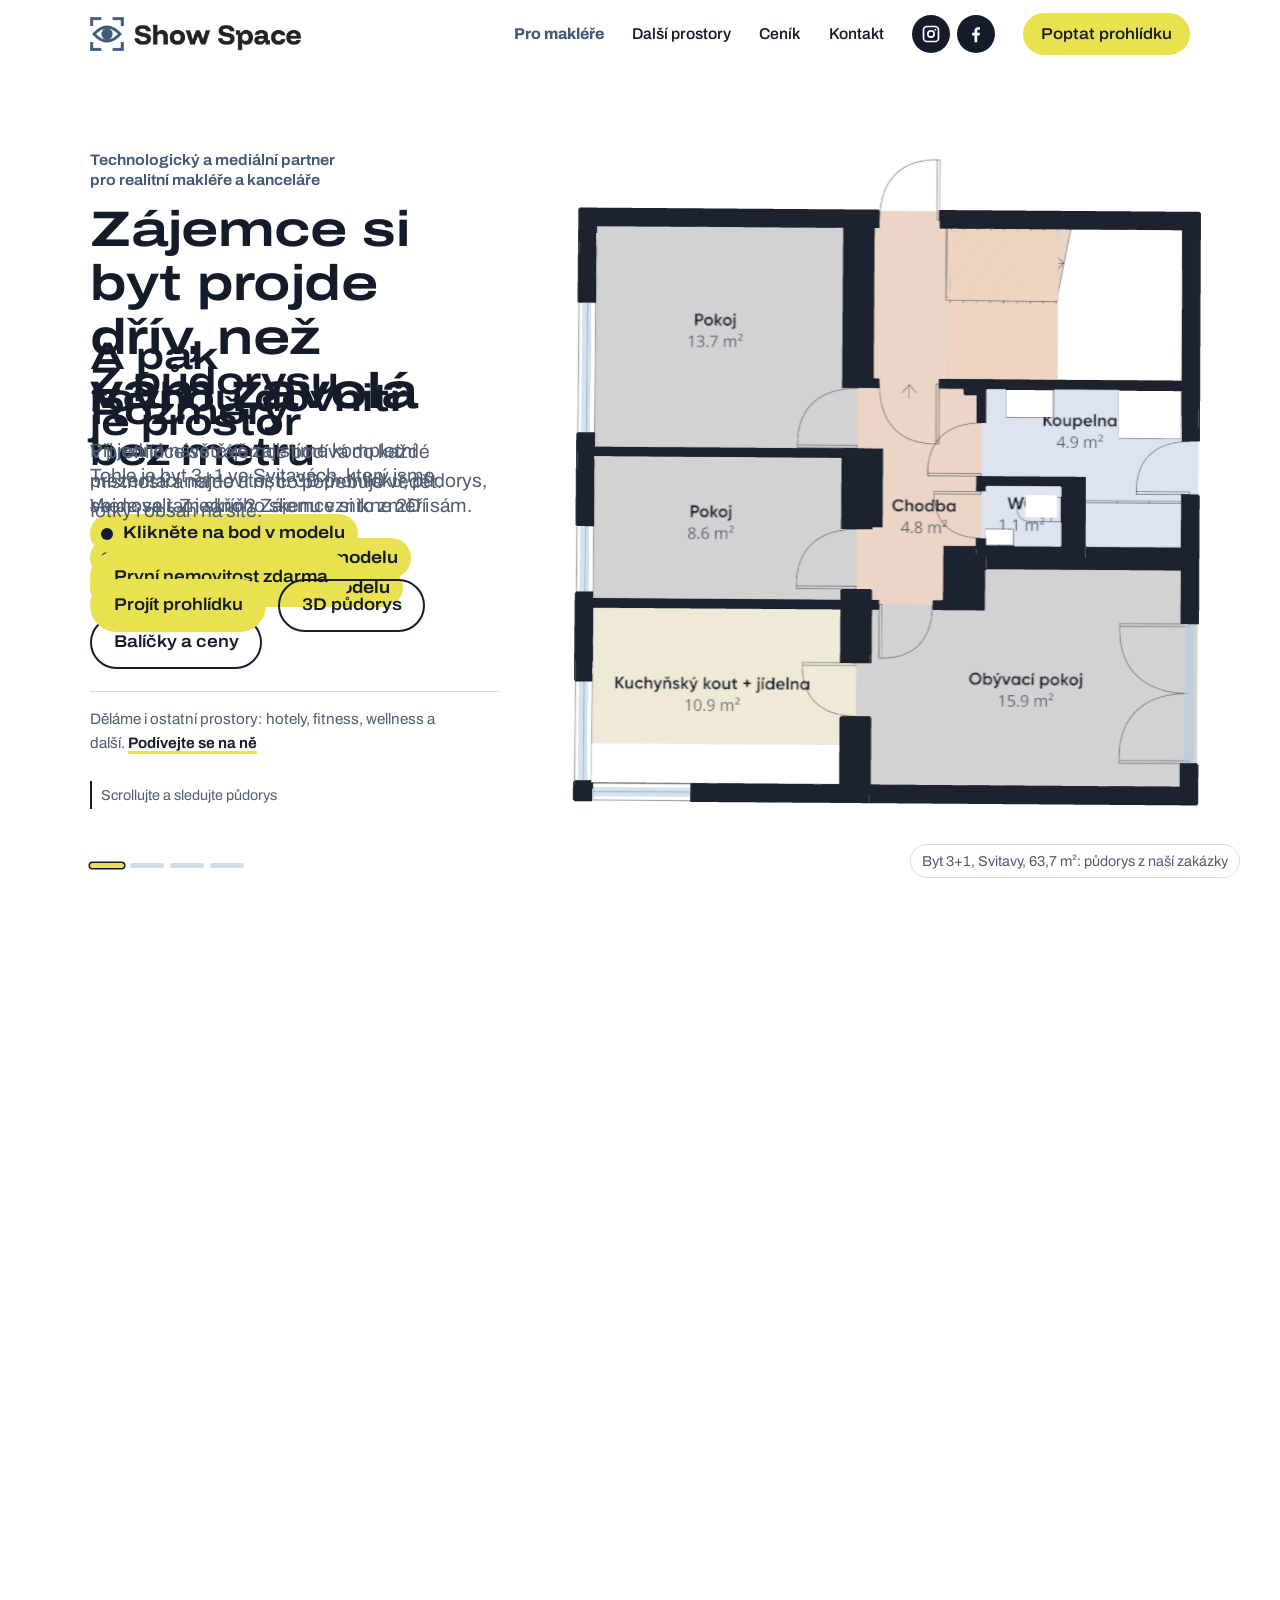
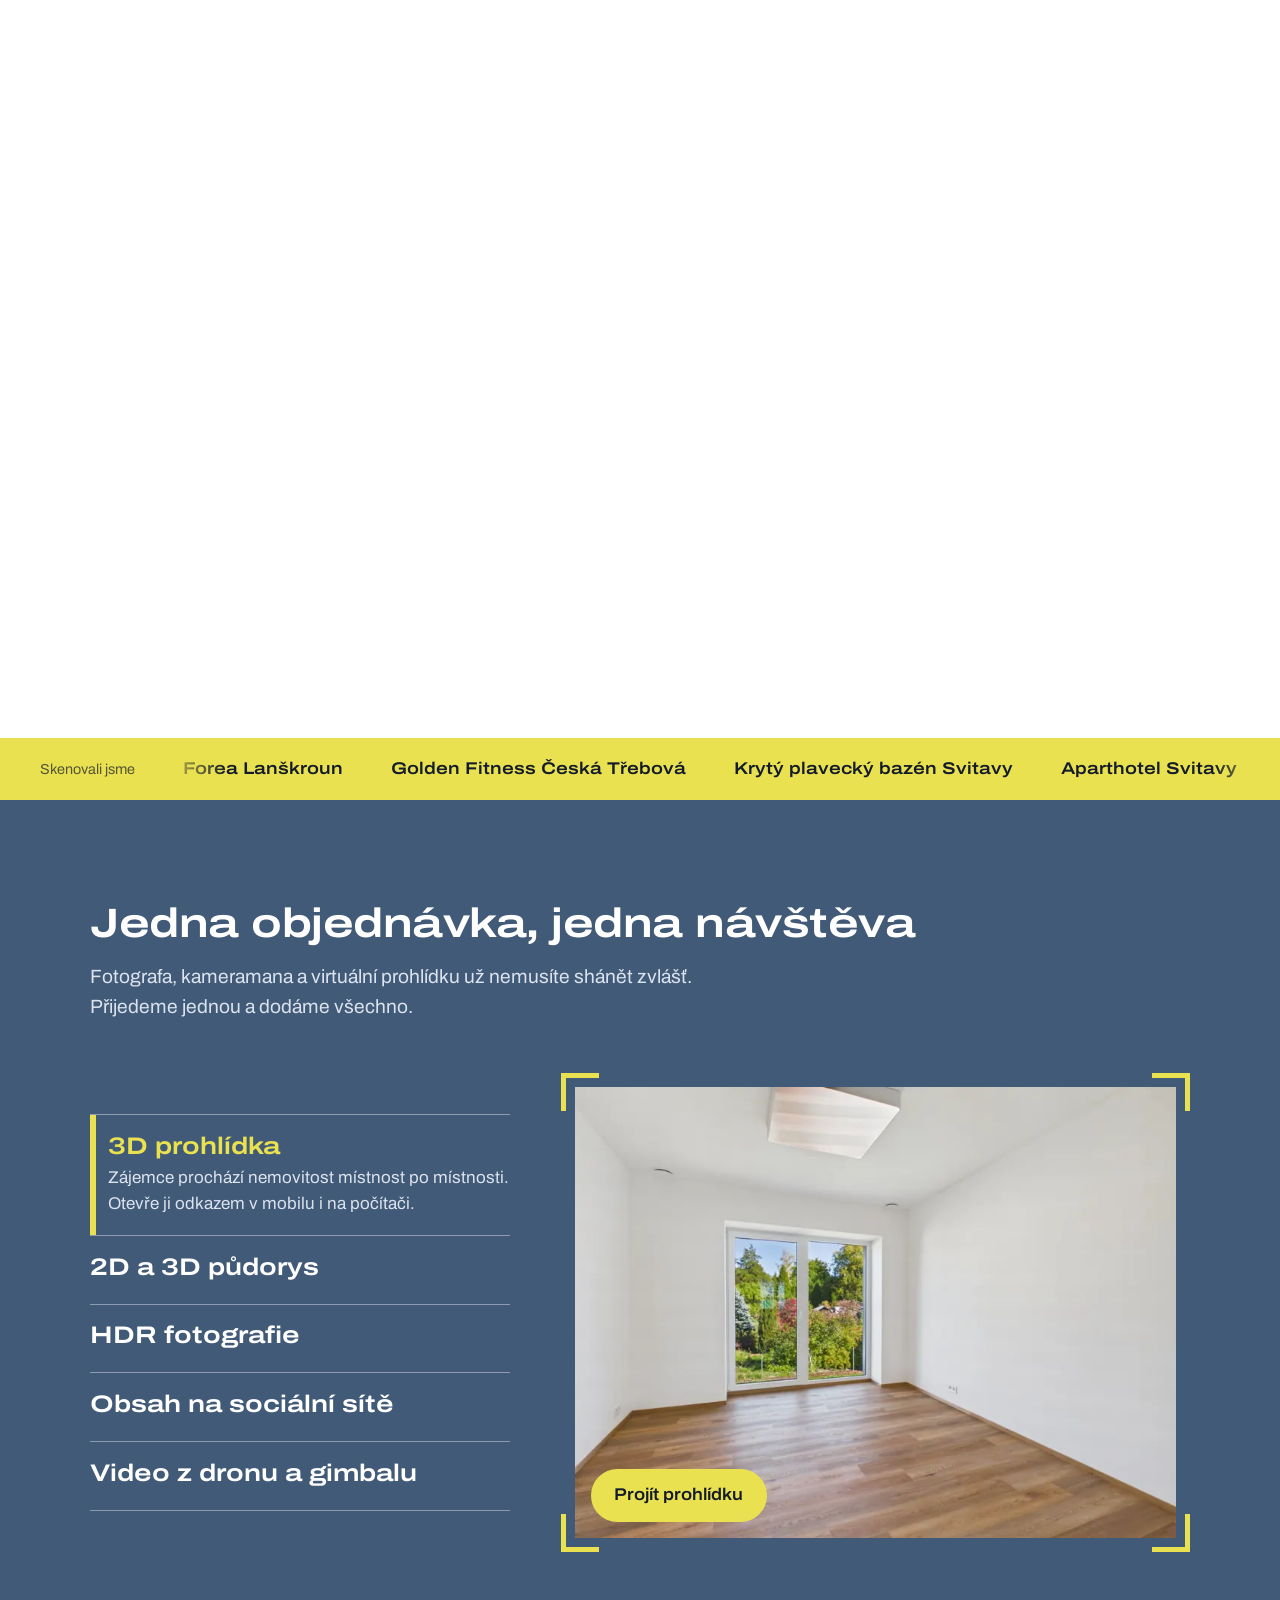
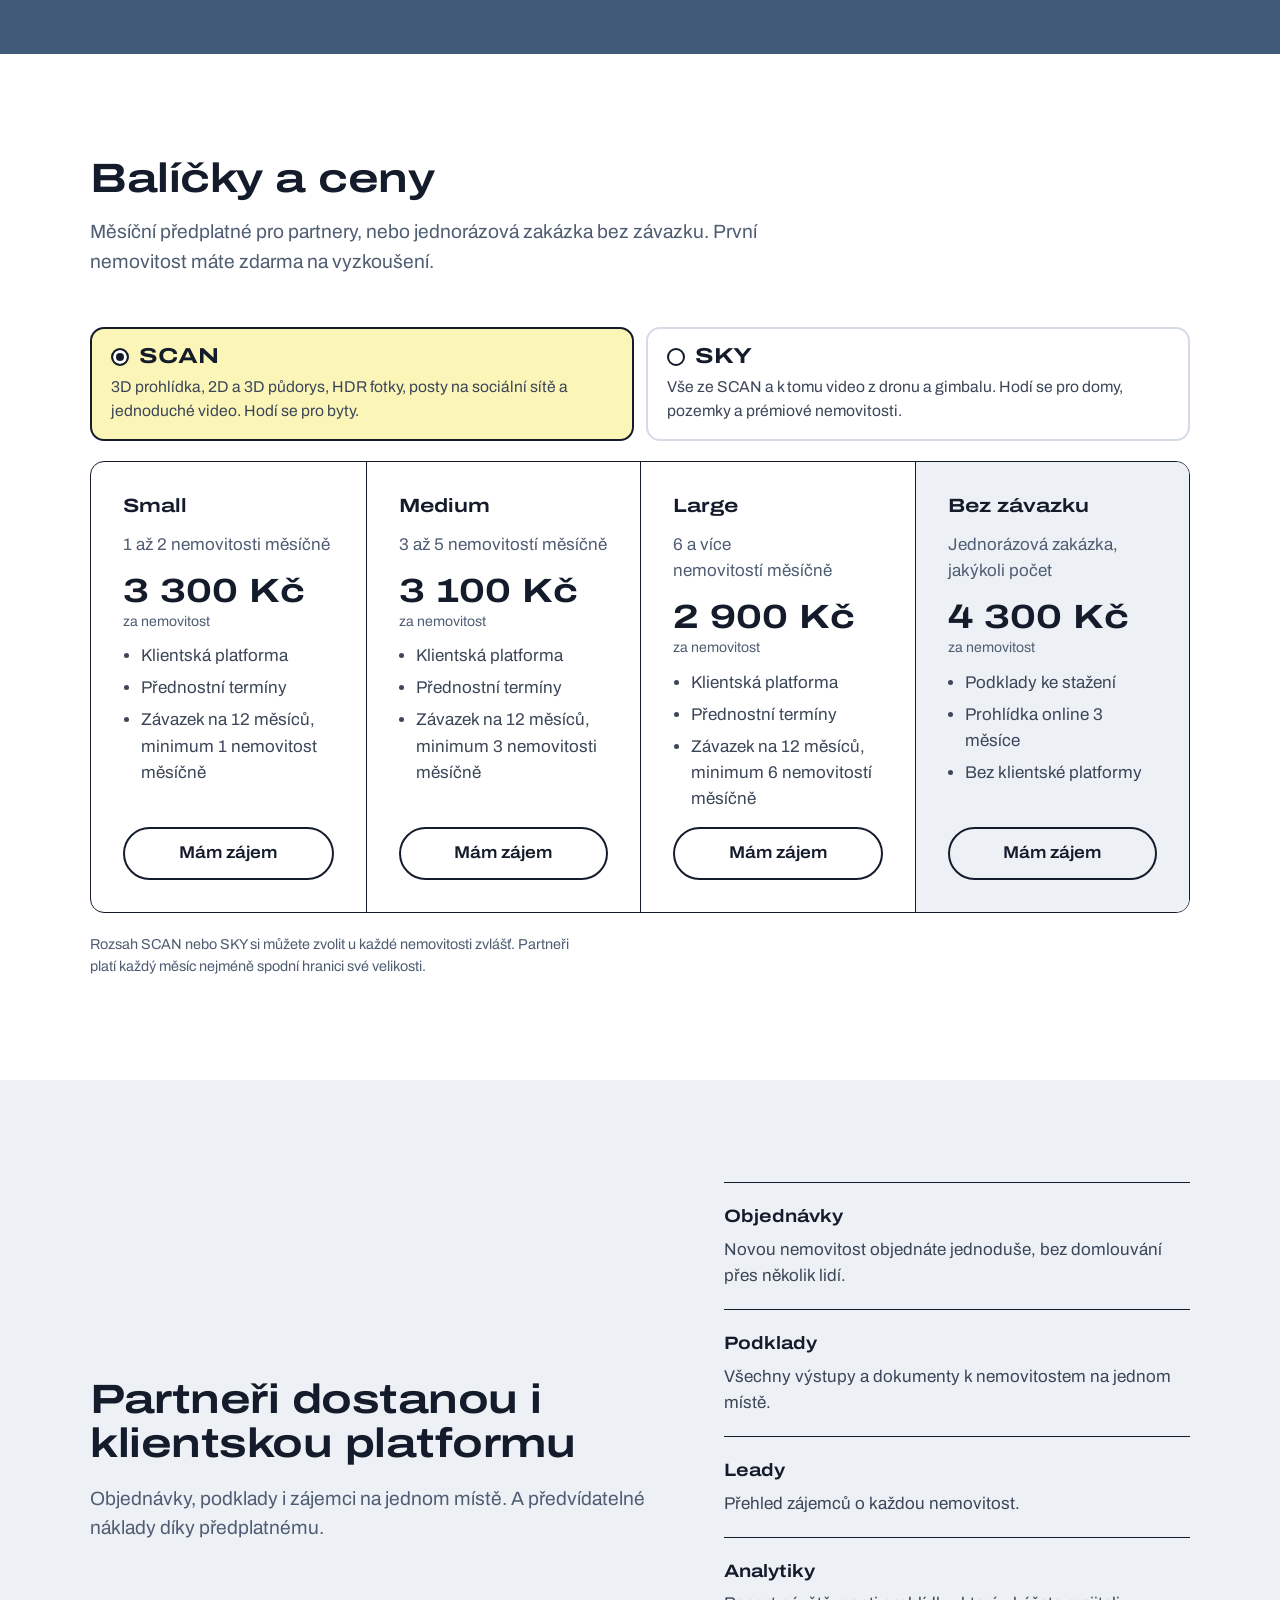
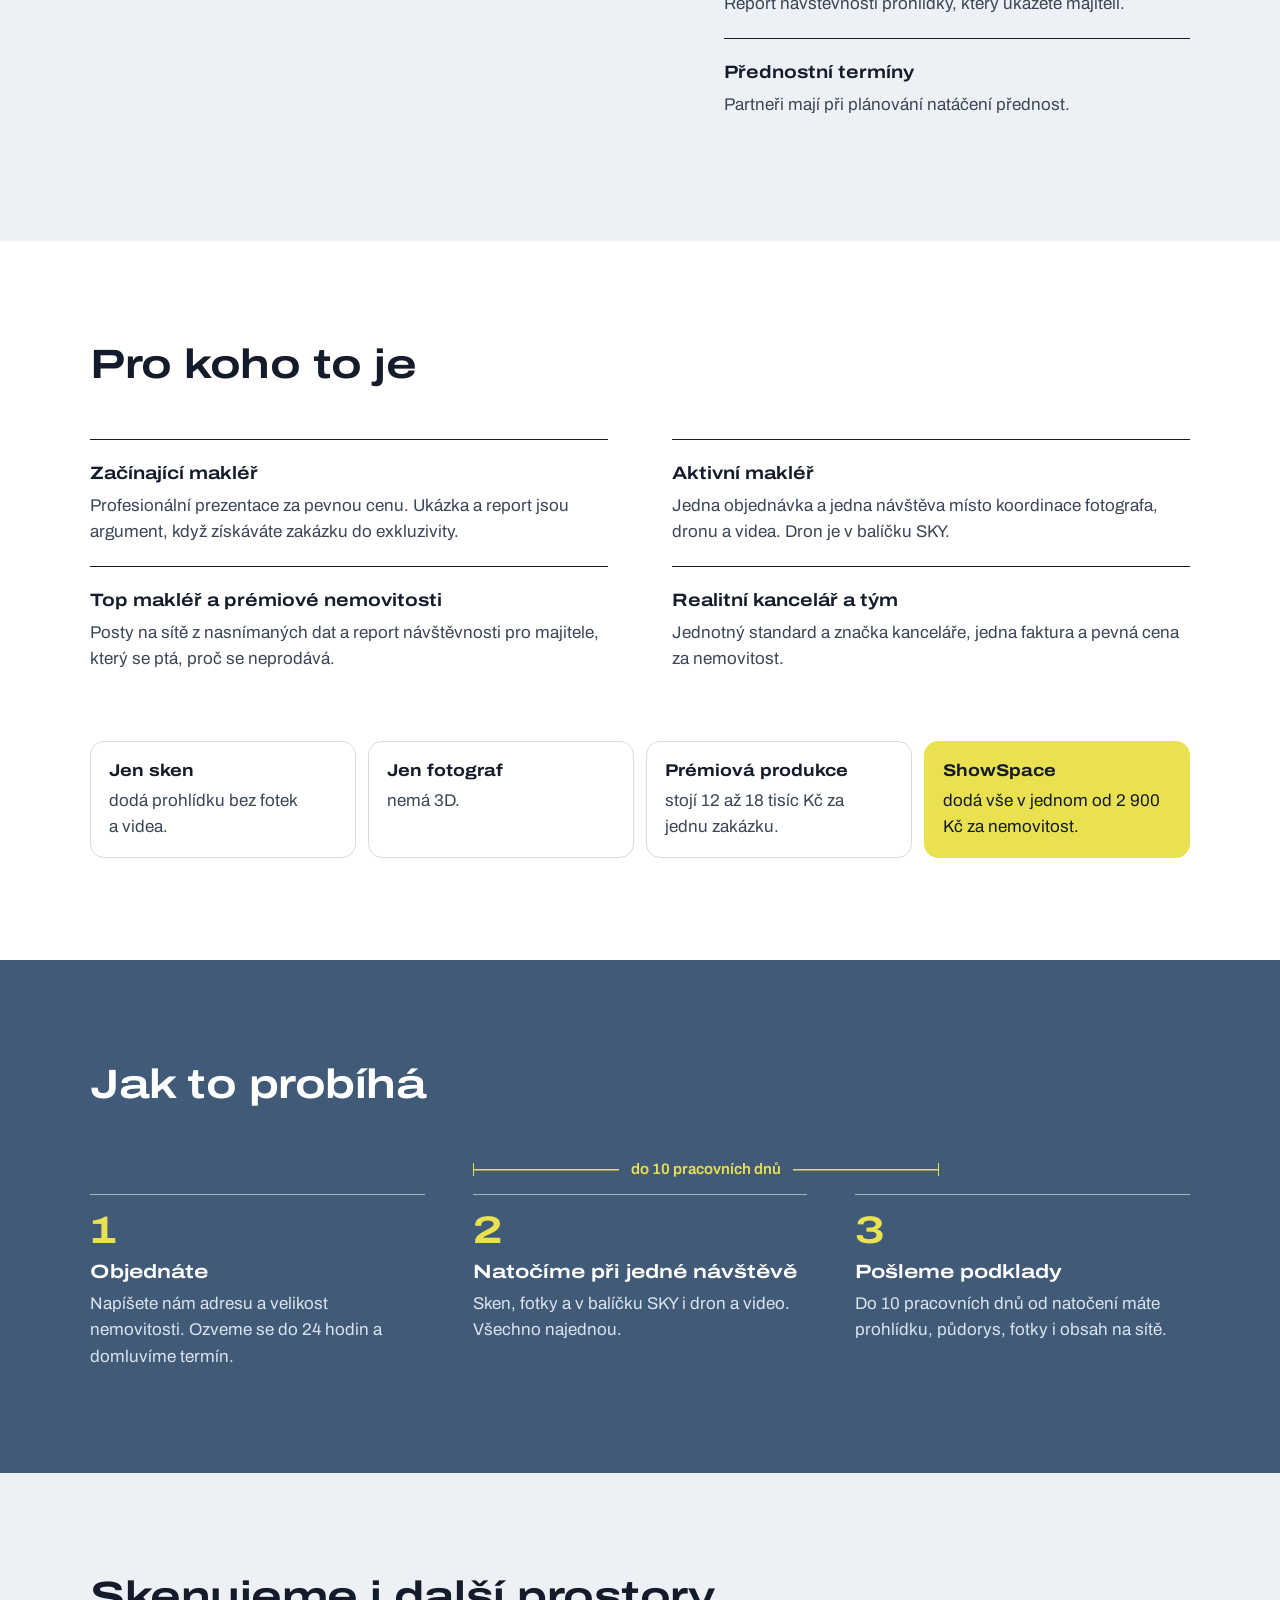
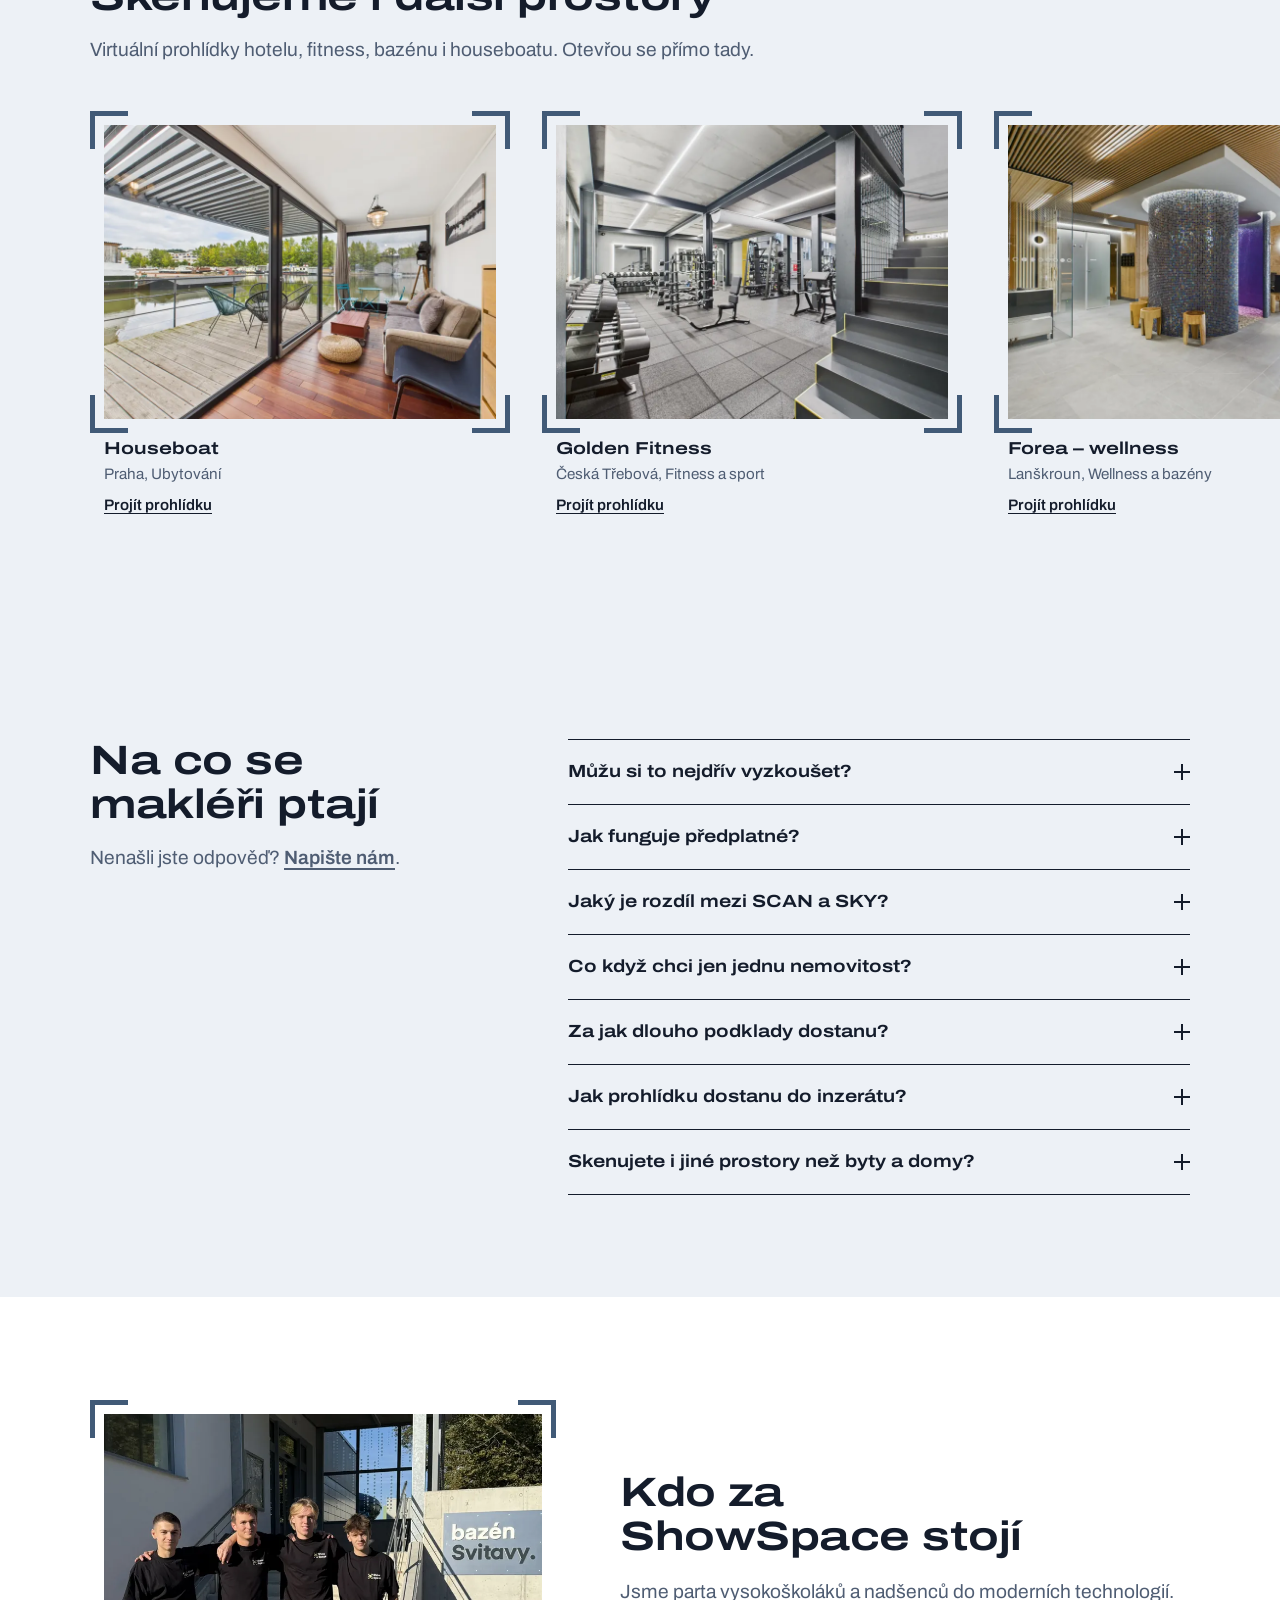
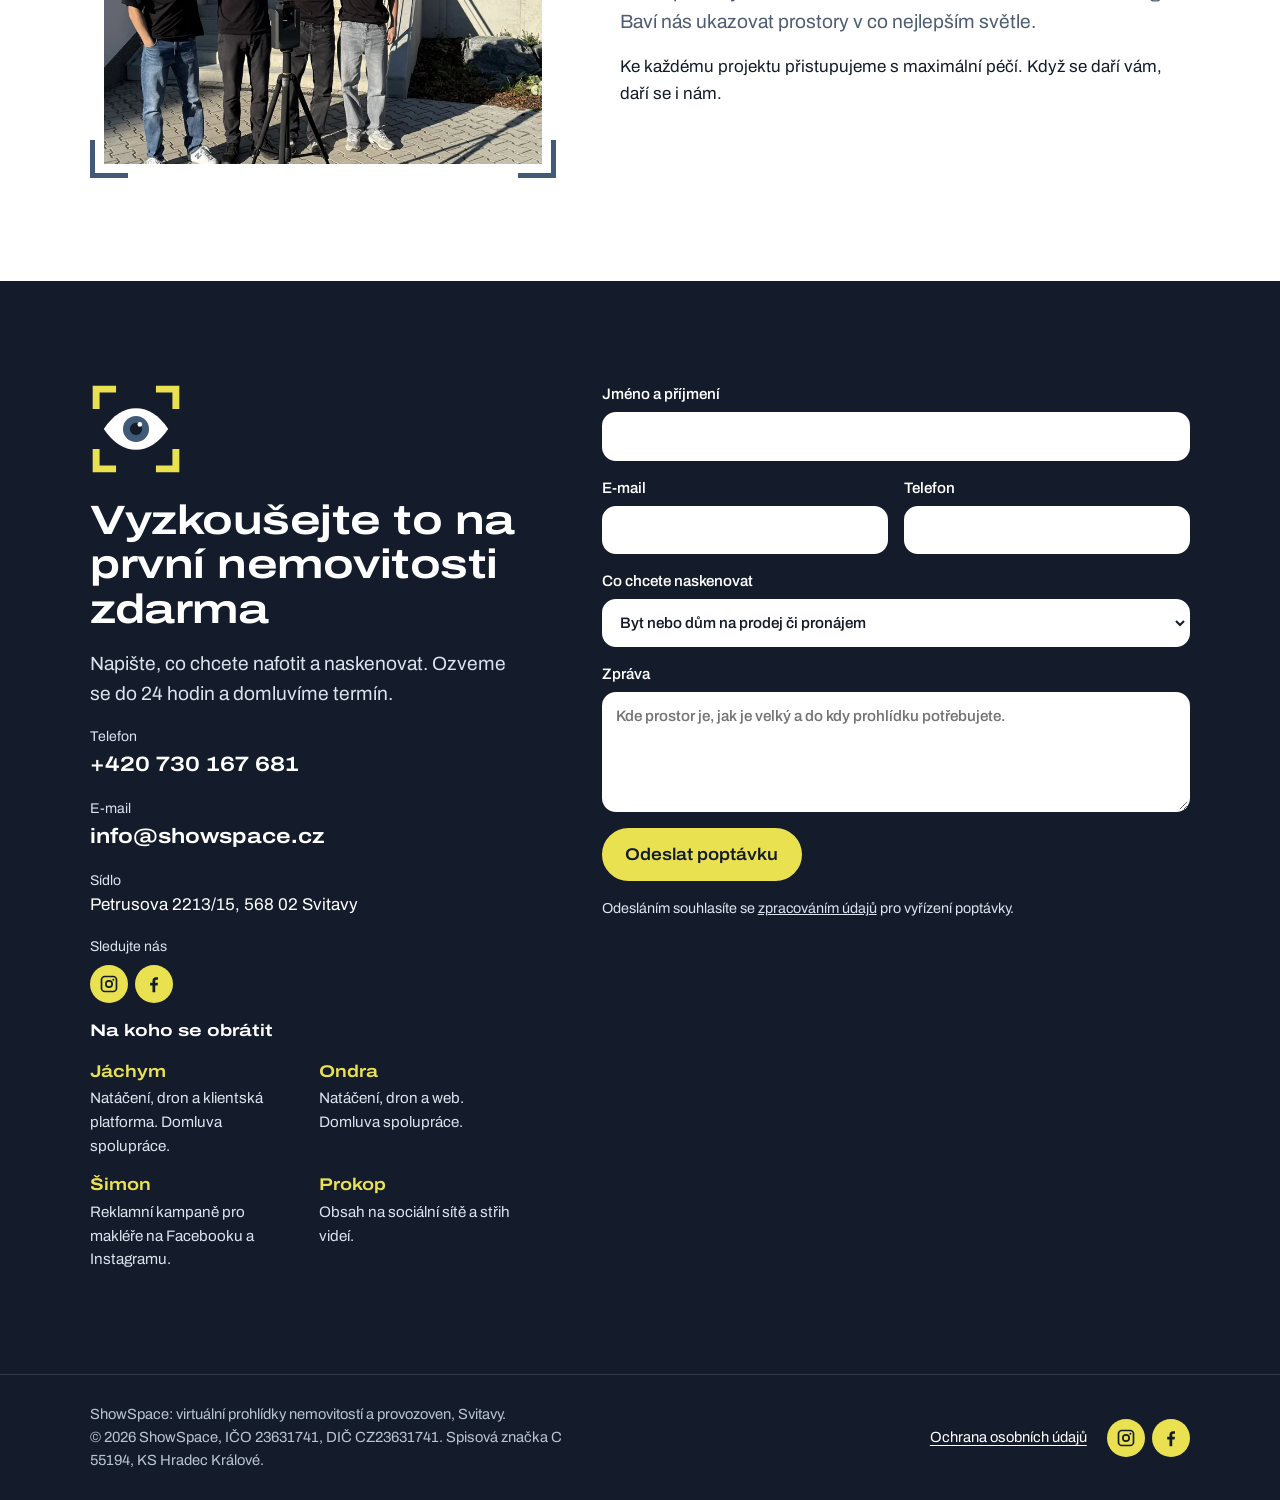
==== commit ccf6149f: "Intro from the Svitavy apartment plan, business-plan copy and pricing - Intro starts as the static 2" ====
--- a/index.html
+++ b/index.html
@@ -4,7 +4,7 @@
 <meta charset="utf-8">
 <meta name="viewport" content="width=device-width, initial-scale=1">
 <title>Virtuální prohlídky nemovitostí pro realitní makléře | ShowSpace</title>
-<meta name="description" content="3D virtuální prohlídky bytů a domů pro realitní makléře. Do 10 pracovních dnů prohlídka, půdorys a fotografie do inzerátu. Měsíční předplatné.">
+<meta name="description" content="3D prohlídka, půdorys, HDR fotky a obsah na sítě při jedné návštěvě. Předplatné pro makléře a kanceláře od 2 900 Kč za nemovitost, první zdarma.">
 <!-- ZKUŠEBNÍ VERZE: před spuštěním na showspace.cz tento řádek smazat, jinak web Google nezobrazí -->
 <meta name="robots" content="noindex, nofollow">
 <link rel="canonical" href="https://showspace.cz/">
@@ -14,7 +14,7 @@
 <meta property="og:locale" content="cs_CZ">
 <meta property="og:url" content="https://showspace.cz/">
 <meta property="og:title" content="Virtuální prohlídky nemovitostí pro realitní makléře | ShowSpace">
-<meta property="og:description" content="3D virtuální prohlídky bytů a domů pro realitní makléře. Do 10 pracovních dnů prohlídka, půdorys a fotografie do inzerátu. Měsíční předplatné.">
+<meta property="og:description" content="3D prohlídka, půdorys, HDR fotky a obsah na sítě při jedné návštěvě. Předplatné pro makléře a kanceláře od 2 900 Kč za nemovitost, první zdarma.">
 <meta property="og:image" content="https://showspace.cz/assets/img/sdileni.jpg">
 <meta property="og:image:width" content="1200">
 <meta property="og:image:height" content="630">
@@ -24,9 +24,9 @@
 <link rel="apple-touch-icon" href="assets/img/apple-touch-icon.png">
 <link rel="preload" href="assets/fonts/archivo-latin-wdth-normal.woff2" as="font" type="font/woff2" crossorigin>
 <script>document.documentElement.classList.add('js')</script>
-<link rel="stylesheet" href="assets/css/styles.css?v=202610111752">
-<script type="application/ld+json">{"@context": "https://schema.org", "@type": "ProfessionalService", "@id": "https://showspace.cz/#firma", "name": "ShowSpace", "description": "Virtuální prohlídky nemovitostí pro realitní makléře a prohlídky hotelů, fitness, wellness a dalších provozoven. 3D prohlídka, půdorys s rozměry a fotografie.", "url": "https://showspace.cz/", "logo": "https://showspace.cz/assets/img/logo.png", "image": "https://showspace.cz/assets/img/sdileni.jpg", "telephone": "+420730167681", "email": "info@showspace.cz", "address": {"@type": "PostalAddress", "streetAddress": "Petrusova 2213/15", "postalCode": "568 02", "addressLocality": "Svitavy", "addressCountry": "CZ"}, "areaServed": {"@type": "Country", "name": "Česko"}, "sameAs": ["https://www.instagram.com/showspace.cz/", "https://www.facebook.com/people/Show-Space/61579327674807/"]}</script>
-<script type="application/ld+json">{"@context": "https://schema.org", "@type": "FAQPage", "mainEntity": [{"@type": "Question", "name": "Za jak dlouho prohlídku dostanu?", "acceptedAnswer": {"@type": "Answer", "text": "Do 10 pracovních dnů od dne natočení. Pošleme vám odkaz na prohlídku, půdorys a fotografie."}}, {"@type": "Question", "name": "Jak funguje předplatné?", "acceptedAnswer": {"@type": "Answer", "text": "Vyberete si balíček podle toho, kolik nemovitostí měsíčně nabíráte. Potřebujete jen jednu nemovitost? Napište nám, domluvíme jednorázovou cenu."}}, {"@type": "Question", "name": "Jak prohlídku dostanu do inzerátu?", "acceptedAnswer": {"@type": "Answer", "text": "Dostanete odkaz, který vložíte do inzerátu, na web kanceláře nebo ho pošlete zájemci zprávou. Nic se neinstaluje, otevře se v mobilu i na počítači."}}, {"@type": "Question", "name": "Jak přesný je půdorys?", "acceptedAnswer": {"@type": "Answer", "text": "Půdorys vzniká z LiDARu s přesností 98 %. Vzdálenosti si navíc každý změří přímo v prohlídce."}}, {"@type": "Question", "name": "Umíte z prohlídky udělat i video?", "acceptedAnswer": {"@type": "Answer", "text": "Ano, na přání. Sestavíme ho z naskenovaných dat a doplníme AI komentářem, takže se nic netočí znovu."}}, {"@type": "Question", "name": "Skenujete i jiné prostory než byty?", "acceptedAnswer": {"@type": "Answer", "text": "Ano, hotely, fitness, wellness, kavárny a další. Cenu stanovíme individuálně podle objektu a prohlídku umíme umístit i do Google Street View."}}]}</script>
+<link rel="stylesheet" href="assets/css/styles.css?v=202610111852">
+<script type="application/ld+json">{"@context": "https://schema.org", "@type": "ProfessionalService", "@id": "https://showspace.cz/#firma", "name": "ShowSpace", "description": "Technologický a mediální partner pro realitní makléře a kanceláře. 3D prohlídky, půdorysy, HDR fotografie, video z dronu a obsah na sociální sítě při jedné návštěvě.", "url": "https://showspace.cz/", "logo": "https://showspace.cz/assets/img/logo.png", "image": "https://showspace.cz/assets/img/sdileni.jpg", "telephone": "+420730167681", "email": "info@showspace.cz", "address": {"@type": "PostalAddress", "streetAddress": "Petrusova 2213/15", "postalCode": "568 02", "addressLocality": "Svitavy", "addressCountry": "CZ"}, "areaServed": {"@type": "Country", "name": "Česko"}, "sameAs": ["https://www.instagram.com/showspace.cz/", "https://www.facebook.com/people/Show-Space/61579327674807/"]}</script>
+<script type="application/ld+json">{"@context": "https://schema.org", "@type": "FAQPage", "mainEntity": [{"@type": "Question", "name": "Můžu si to nejdřív vyzkoušet?", "acceptedAnswer": {"@type": "Answer", "text": "Ano. První nemovitost pro vás uděláme zdarma, abyste viděli výsledek na vlastní zakázce."}}, {"@type": "Question", "name": "Jak funguje předplatné?", "acceptedAnswer": {"@type": "Answer", "text": "Jako partner si zvolíte velikost Small, Medium nebo Large podle toho, kolik nemovitostí měsíčně nabíráte, a zavážete se na 12 měsíců. Každý měsíc platíte nejméně spodní hranici své velikosti, tedy 1, 3 nebo 6 nemovitostí."}}, {"@type": "Question", "name": "Jaký je rozdíl mezi SCAN a SKY?", "acceptedAnswer": {"@type": "Answer", "text": "SCAN obsahuje 3D prohlídku, 2D a 3D půdorys, HDR fotky, posty na sociální sítě a jednoduché video. SKY k tomu přidává video z dronu a gimbalu. Rozsah si můžete zvolit u každé nemovitosti zvlášť."}}, {"@type": "Question", "name": "Co když chci jen jednu nemovitost?", "acceptedAnswer": {"@type": "Answer", "text": "Jednorázová zakázka bez závazku stojí 4 300 Kč (SCAN) nebo 5 300 Kč (SKY). Dostanete podklady ke stažení a prohlídka je online 3 měsíce."}}, {"@type": "Question", "name": "Za jak dlouho podklady dostanu?", "acceptedAnswer": {"@type": "Answer", "text": "Do 10 pracovních dnů od dne natočení."}}, {"@type": "Question", "name": "Jak prohlídku dostanu do inzerátu?", "acceptedAnswer": {"@type": "Answer", "text": "Dostanete odkaz, který vložíte do inzerátu, na web kanceláře nebo ho pošlete zájemci zprávou. Nic se neinstaluje, otevře se v mobilu i na počítači."}}, {"@type": "Question", "name": "Skenujete i jiné prostory než byty a domy?", "acceptedAnswer": {"@type": "Answer", "text": "Ano, hotely, fitness, wellness, kavárny a další. Cenu stanovíme individuálně podle objektu a prohlídku umíme umístit i do Google Street View."}}]}</script>
 </head>
 <body>
 <header class="site-header">
@@ -36,8 +36,8 @@
     <nav class="nav" id="nav" aria-label="Hlavní">
       <a href="index.html" aria-current="page">Pro makléře</a>
       <a href="prostory.html">Další prostory</a>
-      <a href="index.html#sluzby">Předplatné</a>
-      <a href="tel:+420730167681">730 167 681</a>
+      <a href="index.html#sluzby">Ceník</a>
+      <a href="#kontakt">Kontakt</a>
       <ul class="social" aria-label="Sociální sítě">
       <li><a href="https://www.instagram.com/showspace.cz/" target="_blank" rel="noopener" aria-label="Instagram" title="Instagram"><svg viewBox="0 0 24 24" width="20" height="20" aria-hidden="true"><path d="M7 2h10a5 5 0 0 1 5 5v10a5 5 0 0 1-5 5H7a5 5 0 0 1-5-5V7a5 5 0 0 1 5-5zm0 2a3 3 0 0 0-3 3v10a3 3 0 0 0 3 3h10a3 3 0 0 0 3-3V7a3 3 0 0 0-3-3H7zm5 3.2a4.8 4.8 0 1 1 0 9.6 4.8 4.8 0 0 1 0-9.6zm0 2a2.8 2.8 0 1 0 0 5.6 2.8 2.8 0 0 0 0-5.6zm5.2-3.4a1.2 1.2 0 1 1 0 2.4 1.2 1.2 0 0 1 0-2.4z"/></svg></a></li>
       <li><a href="https://www.facebook.com/people/Show-Space/61579327674807/" target="_blank" rel="noopener" aria-label="Facebook" title="Facebook"><svg viewBox="0 0 24 24" width="20" height="20" aria-hidden="true"><path d="M13.5 22v-8.2h2.8l.4-3.300h-3.200V8.400c0-.9.3-1.600 1.600-1.600h1.700V3.900c-.3 0-1.300-.1-2.500-.1-2.500 0-4.100 1.500-4.100 4.300v2.400H7.400v3.300h2.800V22h3.300z"/></svg></a></li>
@@ -48,29 +48,29 @@
 </header>
 <main>
 
-<section class="stage" id="model" aria-label="Jak z půdorysu vznikne prohlídka">
+<section class="stage" id="model" aria-label="Z půdorysu do 3D">
   <div class="stage__pin">
     <div class="stage__view">
-      <canvas aria-label="Otočný 3D model houseboatu postavený podle půdorysu z naší zakázky."></canvas>
+      <div class="stage__fallback"><img src="assets/img/byt-pudorys.webp" srcset="assets/img/byt-pudorys-800.webp 777w, assets/img/byt-pudorys.webp 1360w" sizes="(max-width: 860px) 90vw, 50vw" width="1360" height="1400" alt="2D půdorys bytu 3+1 ve Svitavách: dva pokoje, kuchyňský kout s jídelnou, obývací pokoj, koupelna a WC, celkem 63,7 m²" fetchpriority="high"></div>
+      <canvas aria-label="Otočný 3D model bytu 3+1 ve Svitavách postavený podle půdorysu z naší zakázky."></canvas>
       <div class="stage__overlay"></div>
-      <div class="stage__fallback"><img src="assets/img/pudorys.webp" srcset="assets/img/pudorys-800.webp 800w, assets/img/pudorys.webp 1600w" sizes="100vw" width="1600" height="547" alt="Ukázka 2D půdorysu"></div>
     </div>
 
     <div class="stage__copy">
       <div class="beat is-active">
-        <h1><span class="kicker">Virtuální prohlídky pro realitní makléře</span> Zájemce si byt projde dřív, než vám zavolá</h1>
-        <p class="lead">Naskenujeme nemovitost a do 10 pracovních dnů dodáme 3D prohlídku, půdorys s rozměry a fotky. Odkaz vložíte rovnou do inzerátu.</p>
+        <h1><span class="kicker">Technologický a mediální partner pro realitní makléře a kanceláře</span> Zájemce si byt projde dřív, než vám zavolá</h1>
+        <p class="lead">Při jedné návštěvě zajistíme kompletní prezentaci nemovitosti: 3D prohlídku, půdorys, fotky i obsah na sítě.</p>
         <div class="btn-row">
-          <a class="btn btn--accent" href="#kontakt">Poptat prohlídku</a>
-          <a class="btn btn--ghost" href="#sluzby">Předplatné</a>
+          <a class="btn btn--accent" href="#kontakt">První nemovitost zdarma</a>
+          <a class="btn btn--ghost" href="#sluzby">Balíčky a ceny</a>
         </div>
         <p class="also">Děláme i ostatní prostory: hotely, fitness, wellness a další. <a href="prostory.html">Podívejte se na ně</a></p>
         <p class="scroll-cue" aria-hidden="true">Scrollujte a sledujte půdorys</p>
       </div>
       <div class="beat">
         <h2>Z půdorysu je prostor</h2>
-        <p class="lead">Tohle je náš skutečný půdorys: houseboat v Praze. Zájemce prostorem prochází sám, kdykoli se mu to hodí.</p>
-        <p class="try">Klikněte na část prostoru v modelu</p>
+        <p class="lead">Tohle je byt 3+1 ve Svitavách, který jsme skenovali. Z jednoho skenu vznikne 2D i 3D půdorys.</p>
+        <p class="try">Klikněte na místnost v modelu</p>
       </div>
       <div class="beat">
         <h2>Rozměry bez metru</h2>
@@ -78,22 +78,25 @@
         <p class="try">Klikněte na dvě místa v modelu</p>
       </div>
       <div class="beat">
-        <h2>Odpovědi přímo v místnosti</h2>
-        <p class="lead">Do prohlídky vložíme, na co se zájemci ptají nejčastěji.</p>
+        <h2>A pak rovnou dovnitř</h2>
+        <p class="lead">V prohlídce se zájemce podívá do každé místnosti a najde u ní, co potřebuje vědět.</p>
         <p class="try">Klikněte na bod v modelu</p>
-        <div class="btn-row"><a class="btn btn--ghost" href="https://my.giraffe360.com/p/0h2v7c4" target="_blank" rel="noopener" data-viewer="tour" data-title="Houseboat, Praha">Projít skutečnou prohlídku</a></div>
+        <div class="btn-row">
+          <a class="btn btn--accent" href="https://my.giraffe360.com/p/d85pdb1" target="_blank" rel="noopener" data-viewer="tour" data-title="Byt 3+1, Svitavy">Projít prohlídku</a>
+          <a class="btn btn--ghost" href="https://my.giraffe360.com/3dflp/ftac480" target="_blank" rel="noopener" data-viewer="tour" data-title="3D půdorys: byt 3+1, Svitavy">3D půdorys</a>
+        </div>
       </div>
     </div>
 
     <ol class="stage__progress" aria-label="Kroky ukázky">
-      <li><button type="button" aria-current="true" aria-label="Úvod"></button></li>
+      <li><button type="button" aria-current="true" aria-label="2D půdorys"></button></li>
       <li><button type="button" aria-label="3D prostor"></button></li>
       <li><button type="button" aria-label="Rozměry"></button></li>
-      <li><button type="button" aria-label="Informační body"></button></li>
+      <li><button type="button" aria-label="Pohled do místnosti"></button></li>
     </ol>
     <div class="stage__status">
-      <button class="stage__reset btn btn--accent" type="button" hidden>Zpět na celý prostor</button>
-      <p class="stage__hint">Houseboat, Praha: model podle půdorysu z naší zakázky</p>
+      <button class="stage__reset btn btn--accent" type="button" hidden>Zpět na celý byt</button>
+      <p class="stage__hint">Byt 3+1, Svitavy, 63,7 m²: půdorys z naší zakázky</p>
     </div>
   </div>
 </section>
@@ -106,108 +109,115 @@
   </div>
 </section>
 
-<section class="section" id="ukazka">
-  <div class="wrap split">
-    <div>
-      <div class="finder">
-        <div class="tour" data-tour="https://my.giraffe360.com/p/d85pdb1" data-tour-title="Virtuální prohlídka bytu 3+1 ve Svitavách">
-          <img src="assets/img/byt-svitavy.webp" srcset="assets/img/byt-svitavy-800.webp 800w, assets/img/byt-svitavy.webp 1600w" sizes="(max-width: 860px) 100vw, 50vw" width="1600" height="1200" alt="Pokoj bytu 3+1 ve Svitavách s výhledem do zahrady" loading="lazy" decoding="async">
-          <div class="tour__start"><button class="btn btn--light" type="button" data-tour-start>Spustit prohlídku bytu</button></div>
-        </div>
-      </div>
-      <p class="note tour__caption">Byt 3+1 k pronájmu, Svitavy. Prohlídka se načte až po kliknutí.</p>
-    </div>
-    <div>
-      <h2>A takhle vypadá doopravdy</h2>
-      <p class="lead">Skutečná zakázka. Stejný odkaz dáte do inzerátu, na web kanceláře nebo ho pošlete majiteli.</p>
-    </div>
-  </div>
-</section>
-
 <section class="section section--room" id="co-dostanete">
   <div class="wrap">
     <div class="section__head">
-      <h2>Co ke každé nemovitosti dostanete</h2>
-      <p class="lead">Jedna návštěva na místě, všechny podklady pro inzerát.</p>
+      <h2>Jedna objednávka, jedna návštěva</h2>
+      <p class="lead">Fotografa, kameramana a virtuální prohlídku už nemusíte shánět zvlášť. Přijedeme jednou a dodáme všechno.</p>
     </div>
     <div class="show" data-show>
       <div class="show__tabs" role="tablist" aria-label="Co dostanete" aria-orientation="vertical">
-      <button class="show__tab" type="button" role="tab" id="show-tab-0" aria-controls="show-panel-0" aria-selected="true"><strong>3D prohlídka</strong><span>Zájemce prochází místnost po místnosti. Otevře ji odkazem, nic neinstaluje.</span></button>
-      <button class="show__tab" type="button" role="tab" id="show-tab-1" aria-controls="show-panel-1" aria-selected="false" tabindex="-1"><strong>Půdorys s rozměry</strong><span>Z LiDARu, s přesností 98 %. Vzdálenosti jdou měřit i přímo v prohlídce.</span></button>
-      <button class="show__tab" type="button" role="tab" id="show-tab-2" aria-controls="show-panel-2" aria-selected="false" tabindex="-1"><strong>Fotografie</strong><span>Ve vysokém rozlišení, připravené pro realitní servery, web i tisk.</span></button>
-      <button class="show__tab" type="button" role="tab" id="show-tab-3" aria-controls="show-panel-3" aria-selected="false" tabindex="-1"><strong>Video s komentářem</strong><span>Na přání. Sestavíme ho z naskenovaných dat a AI komentář prostor představí.</span></button>
+      <button class="show__tab" type="button" role="tab" id="show-tab-0" aria-controls="show-panel-0" aria-selected="true"><strong>3D prohlídka</strong><span>Zájemce prochází nemovitost místnost po místnosti. Otevře ji odkazem v mobilu i na počítači.</span></button>
+      <button class="show__tab" type="button" role="tab" id="show-tab-1" aria-controls="show-panel-1" aria-selected="false" tabindex="-1"><strong>2D a 3D půdorys</strong><span>S plochami místností. Hodí se do inzerátu i jako podklad pro majitele.</span></button>
+      <button class="show__tab" type="button" role="tab" id="show-tab-2" aria-controls="show-panel-2" aria-selected="false" tabindex="-1"><strong>HDR fotografie</strong><span>Ve vysokém rozlišení, připravené pro realitní servery, web i tisk.</span></button>
+      <button class="show__tab" type="button" role="tab" id="show-tab-3" aria-controls="show-panel-3" aria-selected="false" tabindex="-1"><strong>Obsah na sociální sítě</strong><span>Posty a jednoduché video z nasnímaných dat, které můžete rovnou zveřejnit.</span></button>
+      <button class="show__tab" type="button" role="tab" id="show-tab-4" aria-controls="show-panel-4" aria-selected="false" tabindex="-1"><strong>Video z dronu a gimbalu</strong><span>V balíčku SKY. Pro domy, pozemky a prémiové nemovitosti, kde záleží i na okolí.</span></button>
       </div>
       <div class="show__stage finder">
         <div class="show__panels">
-        <div class="show__panel" role="tabpanel" id="show-panel-0" aria-labelledby="show-tab-0"><img src="assets/img/foto-houseboat-5.webp" srcset="assets/img/foto-houseboat-5-800.webp 800w, assets/img/foto-houseboat-5.webp 1600w" sizes="(max-width: 860px) 100vw, 60vw" width="1600" height="1200" alt="Houseboat, Praha: terasa s výhledem na Vltavu" loading="lazy" decoding="async"><a class="btn btn--accent show__open" href="https://my.giraffe360.com/p/0h2v7c4" target="_blank" rel="noopener" data-viewer="tour" data-title="Houseboat, Praha">Projít prohlídku</a></div>
-        <div class="show__panel" role="tabpanel" id="show-panel-1" aria-labelledby="show-tab-1" hidden><div class="show__plan"><img src="assets/img/pudorys.webp" srcset="assets/img/pudorys-800.webp 800w, assets/img/pudorys.webp 1600w" sizes="(max-width: 860px) 100vw, 60vw" width="1600" height="547" alt="2D půdorys houseboatu s plochou místnosti" loading="lazy" decoding="async"></div></div>
+        <div class="show__panel" role="tabpanel" id="show-panel-0" aria-labelledby="show-tab-0"><img src="assets/img/byt-svitavy.webp" srcset="assets/img/byt-svitavy-800.webp 800w, assets/img/byt-svitavy.webp 1600w" sizes="(max-width: 860px) 100vw, 60vw" width="1600" height="1200" alt="Byt 3+1, Svitavy: pokoj s výhledem do zahrady" loading="lazy" decoding="async"><a class="btn btn--accent show__open" href="https://my.giraffe360.com/p/d85pdb1" target="_blank" rel="noopener" data-viewer="tour" data-title="Byt 3+1, Svitavy">Projít prohlídku</a></div>
+        <div class="show__panel" role="tabpanel" id="show-panel-1" aria-labelledby="show-tab-1" hidden><div class="show__plan show__plan--tall"><img src="assets/img/byt-pudorys.webp" srcset="assets/img/byt-pudorys-800.webp 777w, assets/img/byt-pudorys.webp 1360w" sizes="(max-width: 860px) 90vw, 50vw" width="1360" height="1400" alt="2D půdorys bytu 3+1 ve Svitavách s plochami místností" loading="lazy" decoding="async"></div><a class="btn btn--accent show__open" href="https://my.giraffe360.com/3dflp/ftac480" target="_blank" rel="noopener" data-viewer="tour" data-title="3D půdorys: byt 3+1, Svitavy">Otevřít 3D půdorys</a></div>
         <div class="show__panel" role="tabpanel" id="show-panel-2" aria-labelledby="show-tab-2" hidden><img src="assets/img/foto-houseboat-2.webp" srcset="assets/img/foto-houseboat-2-800.webp 800w, assets/img/foto-houseboat-2.webp 1600w" sizes="(max-width: 860px) 100vw, 60vw" width="1600" height="1200" alt="Houseboat, Praha: ložnice" loading="lazy" decoding="async"></div>
-        <div class="show__panel" role="tabpanel" id="show-panel-3" aria-labelledby="show-tab-3" hidden><img src="assets/img/foto-houseboat-4.webp" srcset="assets/img/foto-houseboat-4-800.webp 800w, assets/img/foto-houseboat-4.webp 1600w" sizes="(max-width: 860px) 100vw, 60vw" width="1600" height="1200" alt="Houseboat, Praha: obývací část" loading="lazy" decoding="async"><p class="show__todo">Českou ukázku videa sem doplníme.</p></div>
+        <div class="show__panel" role="tabpanel" id="show-panel-3" aria-labelledby="show-tab-3" hidden><img src="assets/img/foto-houseboat-4.webp" srcset="assets/img/foto-houseboat-4-800.webp 800w, assets/img/foto-houseboat-4.webp 1600w" sizes="(max-width: 860px) 100vw, 60vw" width="1600" height="1200" alt="Houseboat, Praha: obývací část" loading="lazy" decoding="async"><p class="show__todo">Ukázku příspěvku sem doplníme.</p></div>
+        <div class="show__panel" role="tabpanel" id="show-panel-4" aria-labelledby="show-tab-4" hidden><img src="assets/img/foto-houseboat-1.webp" srcset="assets/img/foto-houseboat-1-800.webp 800w, assets/img/foto-houseboat-1.webp 1600w" sizes="(max-width: 860px) 100vw, 60vw" width="1600" height="1200" alt="Houseboat, Praha: pohled z mola" loading="lazy" decoding="async"><p class="show__todo">Ukázku videa sem doplníme.</p></div>
         </div>
       </div>
     </div>
-    <p class="note" style="margin-top:1.25rem">Ukázky jsou z jedné zakázky: Houseboat, Praha.</p>
-    <h3 class="extras-title">Na přání k tomu přidáme</h3>
-    <ul class="facts">
-      <li>Virtuální zařízení prázdných místností</li>
-      <li>Odstranění předmětů z fotek</li>
-      <li>Večerní oblohu na fotkách exteriéru</li>
-      <li>Krátká videa na sociální sítě</li>
-      <li>3D půdorys</li>
-    </ul>
   </div>
 </section>
 
 <section class="section" id="sluzby">
   <div class="wrap">
-    <p class="draft-note"><strong>Návrh k doplnění.</strong> Ceny, názvy a počty nemovitostí v balíčcích jsou zatím jen předloha. Tuto poznámku před spuštěním smažeme.</p>
     <div class="section__head">
-      <h2>Předplatné pro makléře</h2>
-      <p class="lead">Platíte měsíčně podle toho, kolik nemovitostí nabíráte. Ke každé dostanete prohlídku, půdorys i fotky.</p>
-    </div>
-    <div class="plans">
-  <article class="plan">
-    <h3>Start</h3>
-    <p class="plan__size">1 až 2 nemovitosti měsíčně</p>
-    <p class="plan__price">X XXX Kč<small>měsíčně, cenu doplníme</small></p>
-    <ul><li>Prohlídka, půdorys a fotky ke každé nemovitosti</li><li>Dodání do 10 pracovních dnů od natočení</li><li>Hosting prohlídek v ceně</li></ul>
-    <a class="btn btn--ghost" href="#kontakt" data-prefill="Start (1 až 2 nemovitosti měsíčně)" data-prostor="byt">Mám zájem</a>
-  </article>
-  <article class="plan">
-    <h3>Standard</h3>
-    <p class="plan__size">3 až 5 nemovitostí měsíčně</p>
-    <p class="plan__price">X XXX Kč<small>měsíčně, cenu doplníme</small></p>
-    <ul><li>Prohlídka, půdorys a fotky ke každé nemovitosti</li><li>Dodání do 10 pracovních dnů od natočení</li><li>Hosting prohlídek v ceně</li></ul>
-    <a class="btn btn--ghost" href="#kontakt" data-prefill="Standard (3 až 5 nemovitostí měsíčně)" data-prostor="byt">Mám zájem</a>
-  </article>
-  <article class="plan">
-    <h3>Naplno</h3>
-    <p class="plan__size">6 a více nemovitostí měsíčně</p>
-    <p class="plan__price">X XXX Kč<small>měsíčně, cenu doplníme</small></p>
-    <ul><li>Prohlídka, půdorys a fotky ke každé nemovitosti</li><li>Dodání do 10 pracovních dnů od natočení</li><li>Hosting prohlídek v ceně</li></ul>
-    <a class="btn btn--ghost" href="#kontakt" data-prefill="Naplno (6 a více nemovitostí měsíčně)" data-prostor="byt">Mám zájem</a>
-  </article>
-</div>
-    <p style="margin-top:1.5rem">Potřebujete jen jednu nemovitost? <a class="textlink" href="#kontakt">Napište nám</a>, domluvíme jednorázovou cenu.</p>
-  </div>
-</section>
-
-<section class="section" id="proc">
+      <h2>Balíčky a ceny</h2>
+      <p class="lead">Měsíční předplatné pro partnery, nebo jednorázová zakázka bez závazku. První nemovitost máte zdarma na vyzkoušení.</p>
+    </div>
+    <div class="pricing" data-pricing>
+      <div class="scope" role="radiogroup" aria-label="Rozsah zakázky">
+        <button class="scope__opt" type="button" role="radio" aria-checked="true" data-scope="scan">
+          <strong>SCAN</strong>
+          <span>3D prohlídka, 2D a 3D půdorys, HDR fotky, posty na sociální sítě a jednoduché video. Hodí se pro byty.</span>
+        </button>
+        <button class="scope__opt" type="button" role="radio" aria-checked="false" data-scope="sky">
+          <strong>SKY</strong>
+          <span>Vše ze SCAN a k tomu video z dronu a gimbalu. Hodí se pro domy, pozemky a prémiové nemovitosti.</span>
+        </button>
+      </div>
+      <div class="plans plans--four" aria-live="polite">
+      <article class="plan">
+        <h3>Small</h3>
+        <p class="plan__size">1 až 2 nemovitosti měsíčně</p>
+        <p class="plan__price"><span data-price data-scan="3 300 Kč" data-sky="4 300 Kč">3 300 Kč</span><small>za nemovitost</small></p>
+        <ul><li>Klientská platforma</li><li>Přednostní termíny</li><li>Závazek na 12 měsíců, minimum 1 nemovitost měsíčně</li></ul>
+        <a class="btn btn--ghost" href="#kontakt" data-prefill="Small (1 až 2 nemovitosti měsíčně)" data-prostor="byt">Mám zájem</a>
+      </article>
+      <article class="plan">
+        <h3>Medium</h3>
+        <p class="plan__size">3 až 5 nemovitostí měsíčně</p>
+        <p class="plan__price"><span data-price data-scan="3 100 Kč" data-sky="4 100 Kč">3 100 Kč</span><small>za nemovitost</small></p>
+        <ul><li>Klientská platforma</li><li>Přednostní termíny</li><li>Závazek na 12 měsíců, minimum 3 nemovitosti měsíčně</li></ul>
+        <a class="btn btn--ghost" href="#kontakt" data-prefill="Medium (3 až 5 nemovitostí měsíčně)" data-prostor="byt">Mám zájem</a>
+      </article>
+      <article class="plan">
+        <h3>Large</h3>
+        <p class="plan__size">6 a více nemovitostí měsíčně</p>
+        <p class="plan__price"><span data-price data-scan="2 900 Kč" data-sky="3 900 Kč">2 900 Kč</span><small>za nemovitost</small></p>
+        <ul><li>Klientská platforma</li><li>Přednostní termíny</li><li>Závazek na 12 měsíců, minimum 6 nemovitostí měsíčně</li></ul>
+        <a class="btn btn--ghost" href="#kontakt" data-prefill="Large (6 a více nemovitostí měsíčně)" data-prostor="byt">Mám zájem</a>
+      </article>
+      <article class="plan plan--single">
+        <h3>Bez závazku</h3>
+        <p class="plan__size">Jednorázová zakázka, jakýkoli počet</p>
+        <p class="plan__price"><span data-price data-scan="4 300 Kč" data-sky="5 300 Kč">4 300 Kč</span><small>za nemovitost</small></p>
+        <ul><li>Podklady ke stažení</li><li>Prohlídka online 3 měsíce</li><li>Bez klientské platformy</li></ul>
+        <a class="btn btn--ghost" href="#kontakt" data-prefill="Bez závazku (Jednorázová zakázka, jakýkoli počet)" data-prostor="byt">Mám zájem</a>
+      </article>
+      </div>
+    </div>
+    <p class="note" style="margin-top:1.25rem">Rozsah SCAN nebo SKY si můžete zvolit u každé nemovitosti zvlášť. Partneři platí každý měsíc nejméně spodní hranici své velikosti.</p>
+  </div>
+</section>
+
+<section class="section section--mist" id="platforma">
+  <div class="wrap split">
+    <div>
+      <h2>Partneři dostanou i klientskou platformu</h2>
+      <p class="lead">Objednávky, podklady i zájemci na jednom místě. A předvídatelné náklady díky předplatnému.</p>
+    </div>
+    <dl class="types types--one">
+      <div><dt>Objednávky</dt><dd>Novou nemovitost objednáte jednoduše, bez domlouvání přes několik lidí.</dd></div>
+      <div><dt>Podklady</dt><dd>Všechny výstupy a dokumenty k nemovitostem na jednom místě.</dd></div>
+      <div><dt>Leady</dt><dd>Přehled zájemců o každou nemovitost.</dd></div>
+      <div><dt>Analytiky</dt><dd>Report návštěvnosti prohlídky, který ukážete majiteli.</dd></div>
+      <div><dt>Přednostní termíny</dt><dd>Partneři mají při plánování natáčení přednost.</dd></div>
+    </dl>
+  </div>
+</section>
+
+<section class="section" id="pro-koho">
   <div class="wrap">
-    <div class="section__head"><h2>Proč s prohlídkou pracovat</h2></div>
-    <div class="reasons">
-      <div>
-        <h3>Na prohlídky chodí lidé, kteří byt už znají</h3>
-        <p>Kdo si nemovitost prošel online a přesto přijde, ví, do čeho jde.</p>
-      </div>
-      <div>
-        <h3>Zájemci z jiného města</h3>
-        <p>Kvůli první prohlídce nemusí cestovat přes půl republiky.</p>
-      </div>
-      <div>
-        <h3>Argument při náběru</h3>
-        <p>Majiteli ukážete, jak bude jeho nemovitost v nabídce vypadat.</p>
-      </div>
+    <div class="section__head"><h2>Pro koho to je</h2></div>
+    <dl class="types">
+      <div><dt>Začínající makléř</dt><dd>Profesionální prezentace za pevnou cenu. Ukázka a report jsou argument, když získáváte zakázku do exkluzivity.</dd></div>
+      <div><dt>Aktivní makléř</dt><dd>Jedna objednávka a jedna návštěva místo koordinace fotografa, dronu a videa. Dron je v balíčku SKY.</dd></div>
+      <div><dt>Top makléř a prémiové nemovitosti</dt><dd>Posty na sítě z nasnímaných dat a report návštěvnosti pro majitele, který se ptá, proč se neprodává.</dd></div>
+      <div><dt>Realitní kancelář a tým</dt><dd>Jednotný standard a značka kanceláře, jedna faktura a pevná cena za nemovitost.</dd></div>
+    </dl>
+    <div class="versus">
+      <p><strong>Jen sken</strong> dodá prohlídku bez fotek a videa.</p>
+      <p><strong>Jen fotograf</strong> nemá 3D.</p>
+      <p><strong>Prémiová produkce</strong> stojí 12 až 18 tisíc Kč za jednu zakázku.</p>
+      <p class="versus__us"><strong>ShowSpace</strong> dodá vše v jednom od 2 900 Kč za nemovitost.</p>
     </div>
   </div>
 </section>
@@ -218,9 +228,9 @@
     <div class="steps">
       <div class="steps__dim dim" aria-hidden="true">do 10 pracovních dnů</div>
       <ol>
-      <li><h3>Domluvíme termín</h3><p>Napíšete nám adresu a velikost nemovitosti. Ozveme se do 24 hodin.</p></li>
-      <li><h3>Natočíme na místě</h3><p>Projdeme všechny místnosti se skenerem a pořídíme fotografie.</p></li>
-      <li><h3>Pošleme odkaz a podklady</h3><p>Do 10 pracovních dnů od natočení máte prohlídku, půdorys i fotky připravené do inzerátu.</p></li>
+      <li><h3>Objednáte</h3><p>Napíšete nám adresu a velikost nemovitosti. Ozveme se do 24 hodin a domluvíme termín.</p></li>
+      <li><h3>Natočíme při jedné návštěvě</h3><p>Sken, fotky a v balíčku SKY i dron a video. Všechno najednou.</p></li>
+      <li><h3>Pošleme podklady</h3><p>Do 10 pracovních dnů od natočení máte prohlídku, půdorys, fotky i obsah na sítě.</p></li>
       </ol>
     </div>
   </div>
@@ -294,12 +304,13 @@
   <div class="wrap faq-wrap">
     <div class="section__head"><h2>Na co se makléři ptají</h2><p class="lead">Nenašli jste odpověď? <a class="textlink" href="#kontakt">Napište nám</a>.</p></div>
     <div class="faq">
-      <details><summary>Za jak dlouho prohlídku dostanu?</summary><p>Do 10 pracovních dnů od dne natočení. Pošleme vám odkaz na prohlídku, půdorys a fotografie.</p></details>
-      <details><summary>Jak funguje předplatné?</summary><p>Vyberete si balíček podle toho, kolik nemovitostí měsíčně nabíráte. Potřebujete jen jednu nemovitost? Napište nám, domluvíme jednorázovou cenu.</p></details>
+      <details><summary>Můžu si to nejdřív vyzkoušet?</summary><p>Ano. První nemovitost pro vás uděláme zdarma, abyste viděli výsledek na vlastní zakázce.</p></details>
+      <details><summary>Jak funguje předplatné?</summary><p>Jako partner si zvolíte velikost Small, Medium nebo Large podle toho, kolik nemovitostí měsíčně nabíráte, a zavážete se na 12 měsíců. Každý měsíc platíte nejméně spodní hranici své velikosti, tedy 1, 3 nebo 6 nemovitostí.</p></details>
+      <details><summary>Jaký je rozdíl mezi SCAN a SKY?</summary><p>SCAN obsahuje 3D prohlídku, 2D a 3D půdorys, HDR fotky, posty na sociální sítě a jednoduché video. SKY k tomu přidává video z dronu a gimbalu. Rozsah si můžete zvolit u každé nemovitosti zvlášť.</p></details>
+      <details><summary>Co když chci jen jednu nemovitost?</summary><p>Jednorázová zakázka bez závazku stojí 4 300 Kč (SCAN) nebo 5 300 Kč (SKY). Dostanete podklady ke stažení a prohlídka je online 3 měsíce.</p></details>
+      <details><summary>Za jak dlouho podklady dostanu?</summary><p>Do 10 pracovních dnů od dne natočení.</p></details>
       <details><summary>Jak prohlídku dostanu do inzerátu?</summary><p>Dostanete odkaz, který vložíte do inzerátu, na web kanceláře nebo ho pošlete zájemci zprávou. Nic se neinstaluje, otevře se v mobilu i na počítači.</p></details>
-      <details><summary>Jak přesný je půdorys?</summary><p>Půdorys vzniká z LiDARu s přesností 98 %. Vzdálenosti si navíc každý změří přímo v prohlídce.</p></details>
-      <details><summary>Umíte z prohlídky udělat i video?</summary><p>Ano, na přání. Sestavíme ho z naskenovaných dat a doplníme AI komentářem, takže se nic netočí znovu.</p></details>
-      <details><summary>Skenujete i jiné prostory než byty?</summary><p>Ano, hotely, fitness, wellness, kavárny a další. Cenu stanovíme individuálně podle objektu a prohlídku umíme umístit i do Google Street View.</p></details>
+      <details><summary>Skenujete i jiné prostory než byty a domy?</summary><p>Ano, hotely, fitness, wellness, kavárny a další. Cenu stanovíme individuálně podle objektu a prohlídku umíme umístit i do Google Street View.</p></details>
     </div>
   </div>
 </section>
@@ -328,8 +339,8 @@
           <g class="eye__look"><circle class="eye__iris" cx="60" cy="60" r="17"/><circle class="eye__pupil" cx="60" cy="60" r="8"/><circle class="eye__glint" cx="65" cy="54" r="3"/></g>
         </g>
       </svg>
-      <h2>Napište, co chcete naskenovat</h2>
-      <p class="lead">Ozveme se do 24 hodin a domluvíme termín.</p>
+      <h2>Vyzkoušejte to na první nemovitosti zdarma</h2>
+      <p class="lead">Napište, co chcete nafotit a naskenovat. Ozveme se do 24 hodin a domluvíme termín.</p>
       <ul class="contact__list">
         <li><span>Telefon</span><a href="tel:+420730167681">+420 730 167 681</a></li>
         <li><span>E-mail</span><a href="mailto:info@showspace.cz">info@showspace.cz</a></li>
@@ -339,6 +350,13 @@
       <li><a href="https://www.facebook.com/people/Show-Space/61579327674807/" target="_blank" rel="noopener" aria-label="Facebook" title="Facebook"><svg viewBox="0 0 24 24" width="20" height="20" aria-hidden="true"><path d="M13.5 22v-8.2h2.8l.4-3.300h-3.200V8.400c0-.9.3-1.600 1.600-1.600h1.700V3.900c-.3 0-1.300-.1-2.500-.1-2.500 0-4.100 1.500-4.100 4.300v2.400H7.400v3.300h2.800V22h3.300z"/></svg></a></li>
     </ul></li>
       </ul>
+      <h3 class="who__title">Na koho se obrátit</h3>
+      <dl class="who">
+        <div><dt>Jáchym</dt><dd>Natáčení, dron a klientská platforma. Domluva spolupráce.</dd></div>
+        <div><dt>Ondra</dt><dd>Natáčení, dron a web. Domluva spolupráce.</dd></div>
+        <div><dt>Šimon</dt><dd>Reklamní kampaně pro makléře na Facebooku a Instagramu.</dd></div>
+        <div><dt>Prokop</dt><dd>Obsah na sociální sítě a střih videí.</dd></div>
+      </dl>
     </div>
     <form class="form" action="https://formspree.io/f/mjkorjrk" method="POST" data-form>
       <input type="hidden" name="_subject" value="Poptávka z webu showspace.cz">
@@ -400,10 +418,10 @@
     </div>
   </div>
 </footer>
-<script type="module" src="assets/js/site.js?v=202610111752"></script>
+<script type="module" src="assets/js/site.js?v=202610111852"></script>
 <script type="module">
   // 3D model se načte až po vykreslení stránky, aby nezdržoval první zobrazení
-  const load3d = () => import("./assets/js/model.js?v=202610111752");
+  const load3d = () => import("./assets/js/model.js?v=202610111852");
   if ("requestIdleCallback" in window) requestIdleCallback(load3d, { timeout: 1500 }); else setTimeout(load3d, 300);
 </script>
 </body>
--- a/assets/css/styles.css
+++ b/assets/css/styles.css
@@ -128,7 +128,7 @@
 
 @media (max-width: 1080px) and (min-width: 861px) {
   .nav { gap: 0.9rem; }
-  .nav > a[href^="tel:"] { display: none; }
+  .nav .social { display: none; }
 }
 @media (max-width: 860px) {
   .nav-toggle {
@@ -629,3 +629,70 @@
   .clients__track { flex-wrap: wrap; -webkit-mask-image: none; mask-image: none; }
   .faq details::details-content { transition: none; }
 }
+
+/* =====================================================================
+   Úvod: statický 2D půdorys, který nahradí 3D model na stejném místě
+   ===================================================================== */
+.stage__fallback { display: grid; place-items: center; padding: 0; pointer-events: none; }
+.stage__fallback img { width: auto; height: auto; max-width: 86%; max-height: 82%; }
+.stage.is-ready .stage__fallback { visibility: hidden; }
+.stage.no-webgl .stage__fallback { visibility: visible; }
+.stage.is-static .stage__fallback { display: none; }
+.js .stage__view { animation: none; }
+.js .stage__fallback img { animation: fade-in 0.6s ease both; }
+@media (max-width: 860px) { .stage__fallback img { max-width: 92%; max-height: 90%; } }
+@media (prefers-reduced-motion: reduce) { .js .stage__fallback img { animation: none; } }
+
+/* ---------- Ceník: přepínač rozsahu a čtyři balíčky ---------- */
+.scope { display: grid; grid-template-columns: 1fr 1fr; gap: 0.75rem; margin-bottom: 1.25rem; }
+.scope__opt {
+  display: grid; gap: 0.35rem; text-align: left; cursor: pointer;
+  padding: 1rem 1.2rem; background: var(--paper); color: var(--wall);
+  border: 2px solid var(--line); border-radius: var(--r-field);
+  transition: border-color 0.15s, background-color 0.15s;
+}
+.scope__opt strong { font-stretch: 125%; font-weight: 700; font-size: 1.35rem; line-height: 1.1; display: flex; align-items: center; gap: 0.6rem; }
+.scope__opt strong::before { content: ""; width: 18px; height: 18px; border-radius: 50%; border: 2px solid var(--wall); background: var(--paper); box-shadow: inset 0 0 0 3px var(--paper); flex: none; }
+.scope__opt span { color: var(--body-soft); font-size: 0.98rem; }
+.scope__opt:hover { border-color: var(--wall); }
+.scope__opt[aria-checked="true"] { border-color: var(--wall); background: var(--accent-soft); }
+.scope__opt[aria-checked="true"] strong::before { background: var(--wall); }
+.plans--four { grid-template-columns: repeat(4, minmax(0, 1fr)); }
+.plan--single { background: var(--mist); }
+.plan__price span { display: inline-block; }
+.plan__price span.is-changing { animation: price-pop 0.35s ease; }
+@keyframes price-pop { 0% { transform: translateY(8px); opacity: 0; } 100% { transform: none; opacity: 1; } }
+@media (max-width: 1000px) {
+  .plans--four { grid-template-columns: repeat(2, minmax(0, 1fr)); }
+  .plans--four .plan + .plan { border-left: 0; border-top: 0; }
+  .plans--four .plan:nth-child(even) { border-left: 1.5px solid var(--wall); }
+  .plans--four .plan:nth-child(n+3) { border-top: 1.5px solid var(--wall); }
+}
+@media (max-width: 620px) {
+  .scope { grid-template-columns: 1fr; }
+  .plans--four { grid-template-columns: 1fr; }
+  .plans--four .plan:nth-child(even) { border-left: 0; }
+  .plans--four .plan + .plan { border-top: 1.5px solid var(--wall); }
+}
+
+/* platforma a srovnání */
+.types--one { grid-template-columns: 1fr; }
+.versus { display: grid; grid-template-columns: repeat(4, minmax(0, 1fr)); gap: 0.75rem; margin-top: clamp(2rem, 4vw, 3rem); }
+.versus p { margin: 0; padding: 1rem 1.1rem; border: 1.5px solid var(--line); border-radius: var(--r-field); color: var(--body-soft); max-width: none; }
+.versus strong { display: block; color: var(--wall); font-stretch: 115%; margin-bottom: 0.25rem; }
+.versus .versus__us { background: var(--accent); border-color: var(--accent); color: var(--wall); }
+@media (max-width: 900px) { .versus { grid-template-columns: repeat(2, minmax(0, 1fr)); } }
+@media (max-width: 520px) { .versus { grid-template-columns: 1fr; } }
+
+.show__plan--tall { padding: 4%; }
+.show__plan--tall img { width: auto; height: 100%; max-width: 100%; object-fit: contain; }
+@media (prefers-reduced-motion: reduce) { .plan__price span.is-changing { animation: none; } }
+
+/* kdo co dělá (v kontaktu) */
+.who__title { margin-top: 2rem; font-size: 1.05rem; }
+.who { display: grid; grid-template-columns: 1fr 1fr; gap: 0.9rem 1.5rem; margin: 0.9rem 0 0; }
+.who dt { font-stretch: 118%; font-weight: 650; color: var(--accent); }
+.who dd { margin: 0.15rem 0 0; color: var(--on-dark); font-size: 0.95rem; }
+@media (max-width: 520px) { .who { grid-template-columns: 1fr; } }
+.contact { align-items: start; }
+.form { align-content: start; }
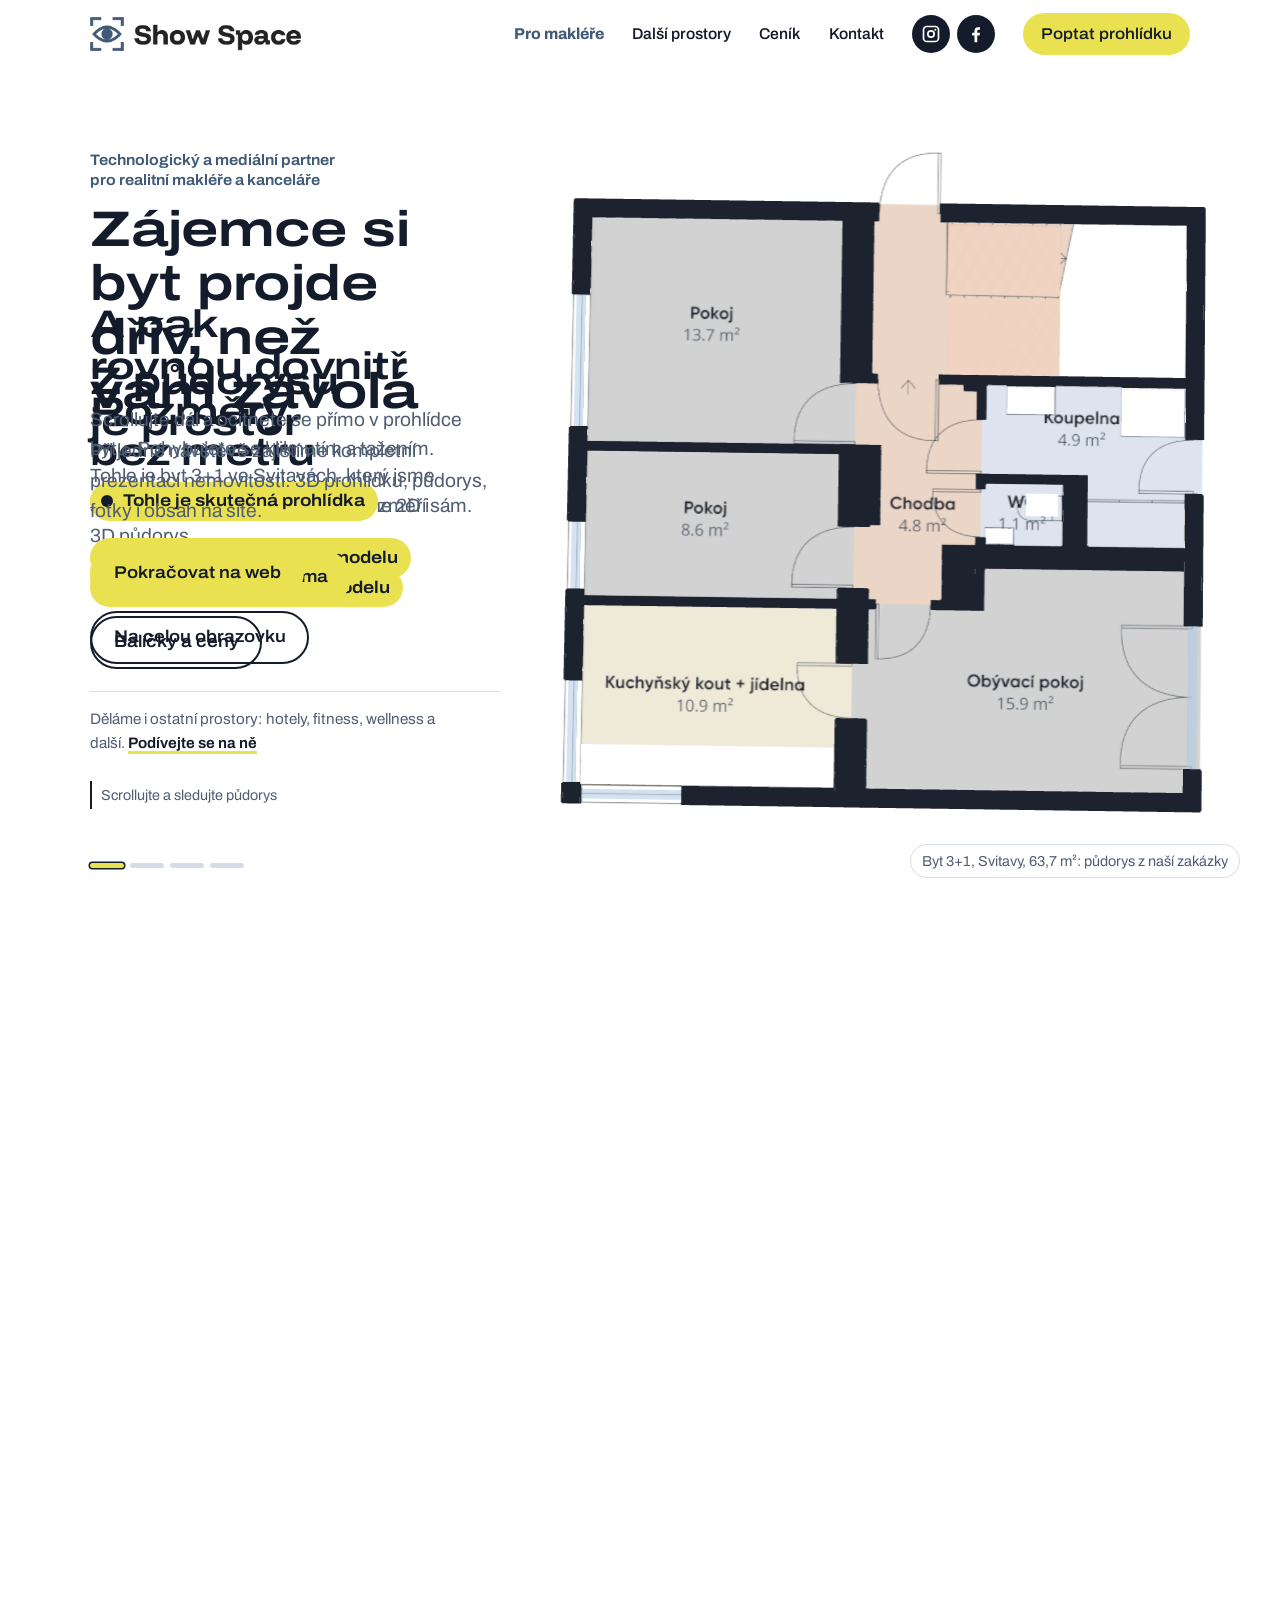
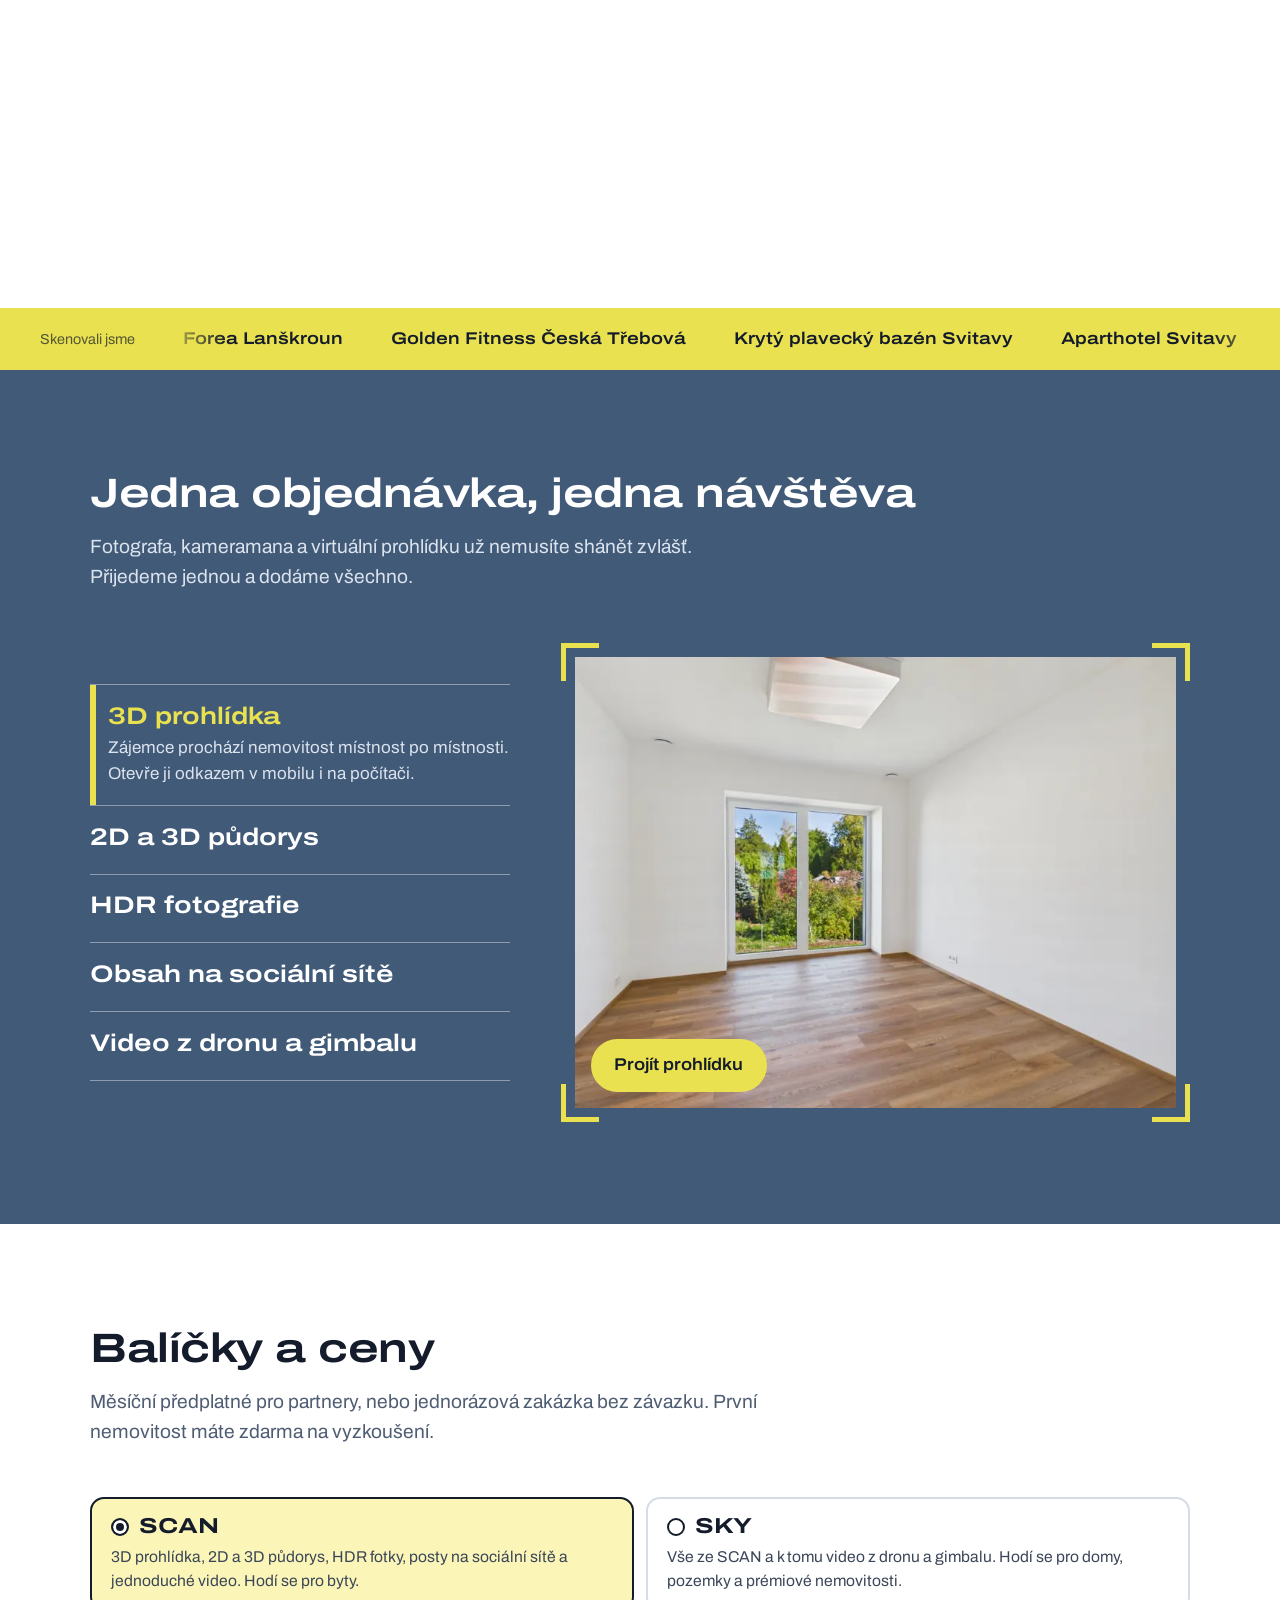
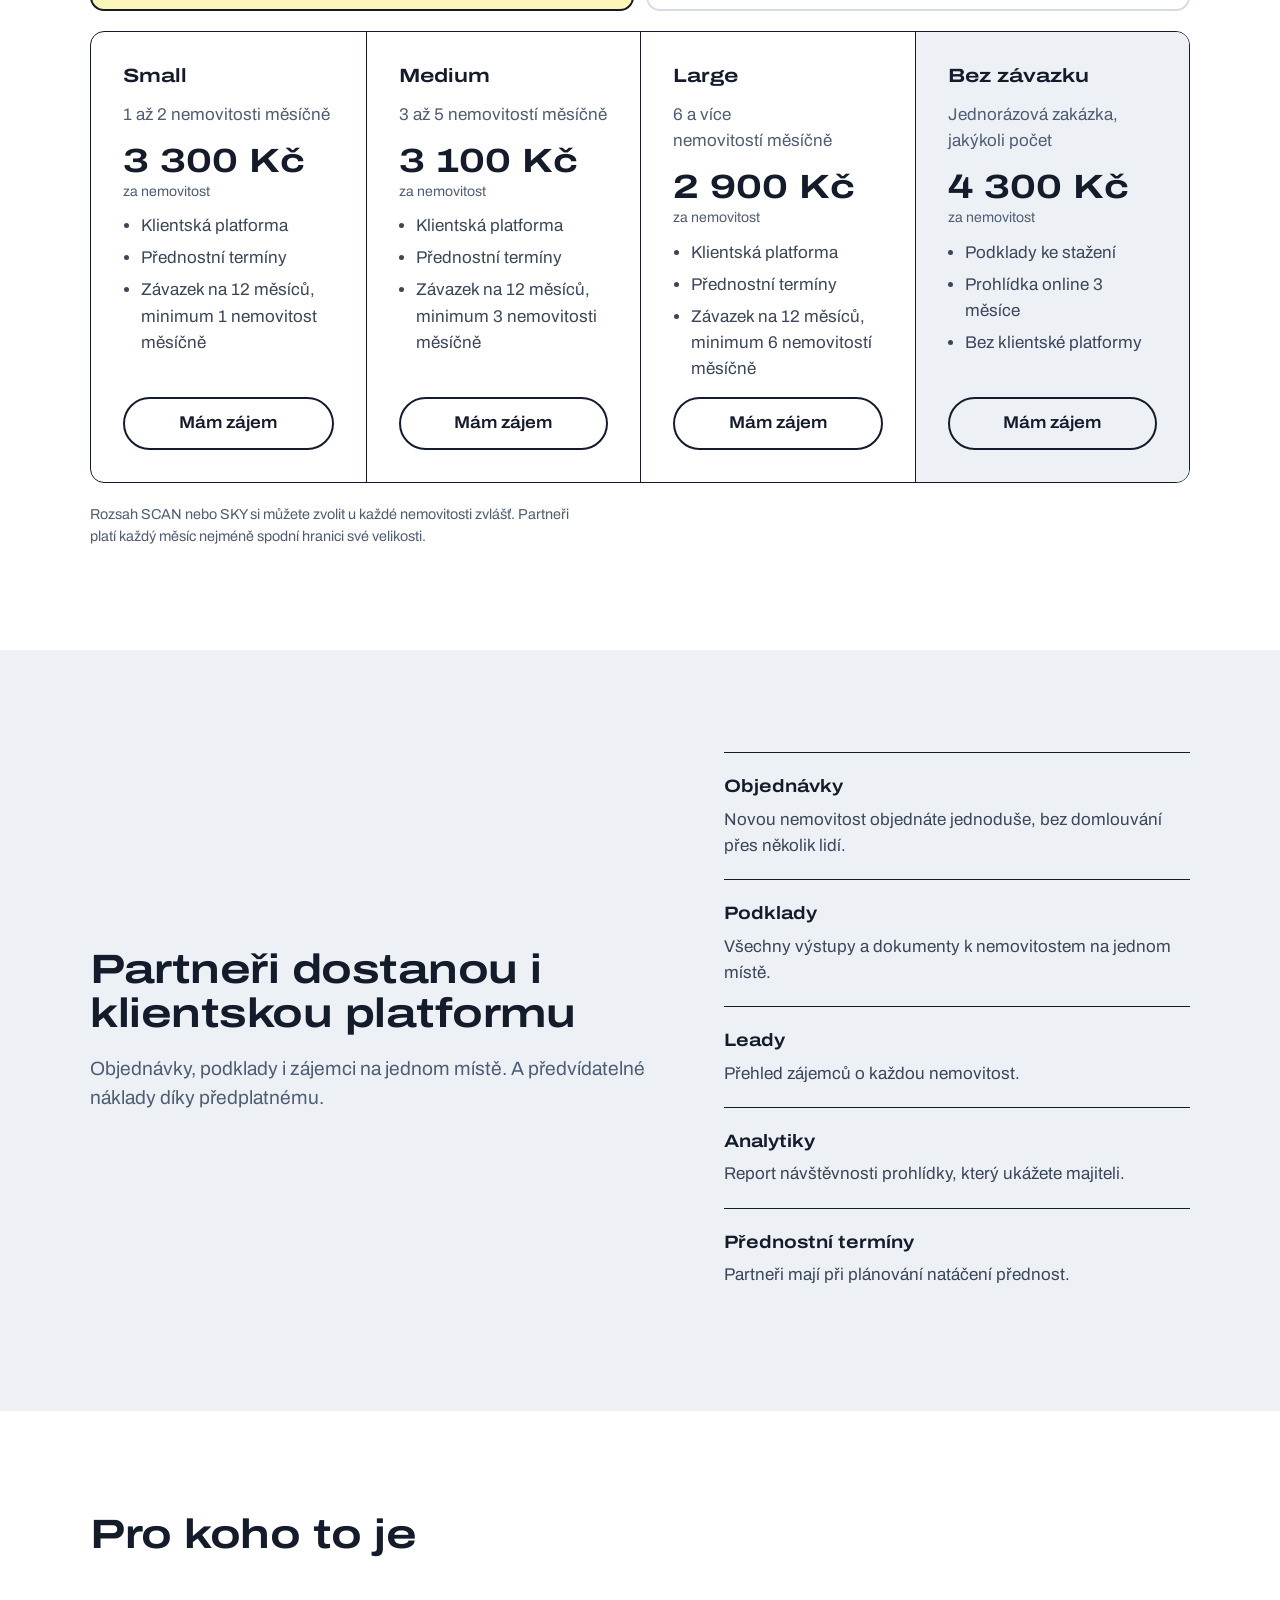
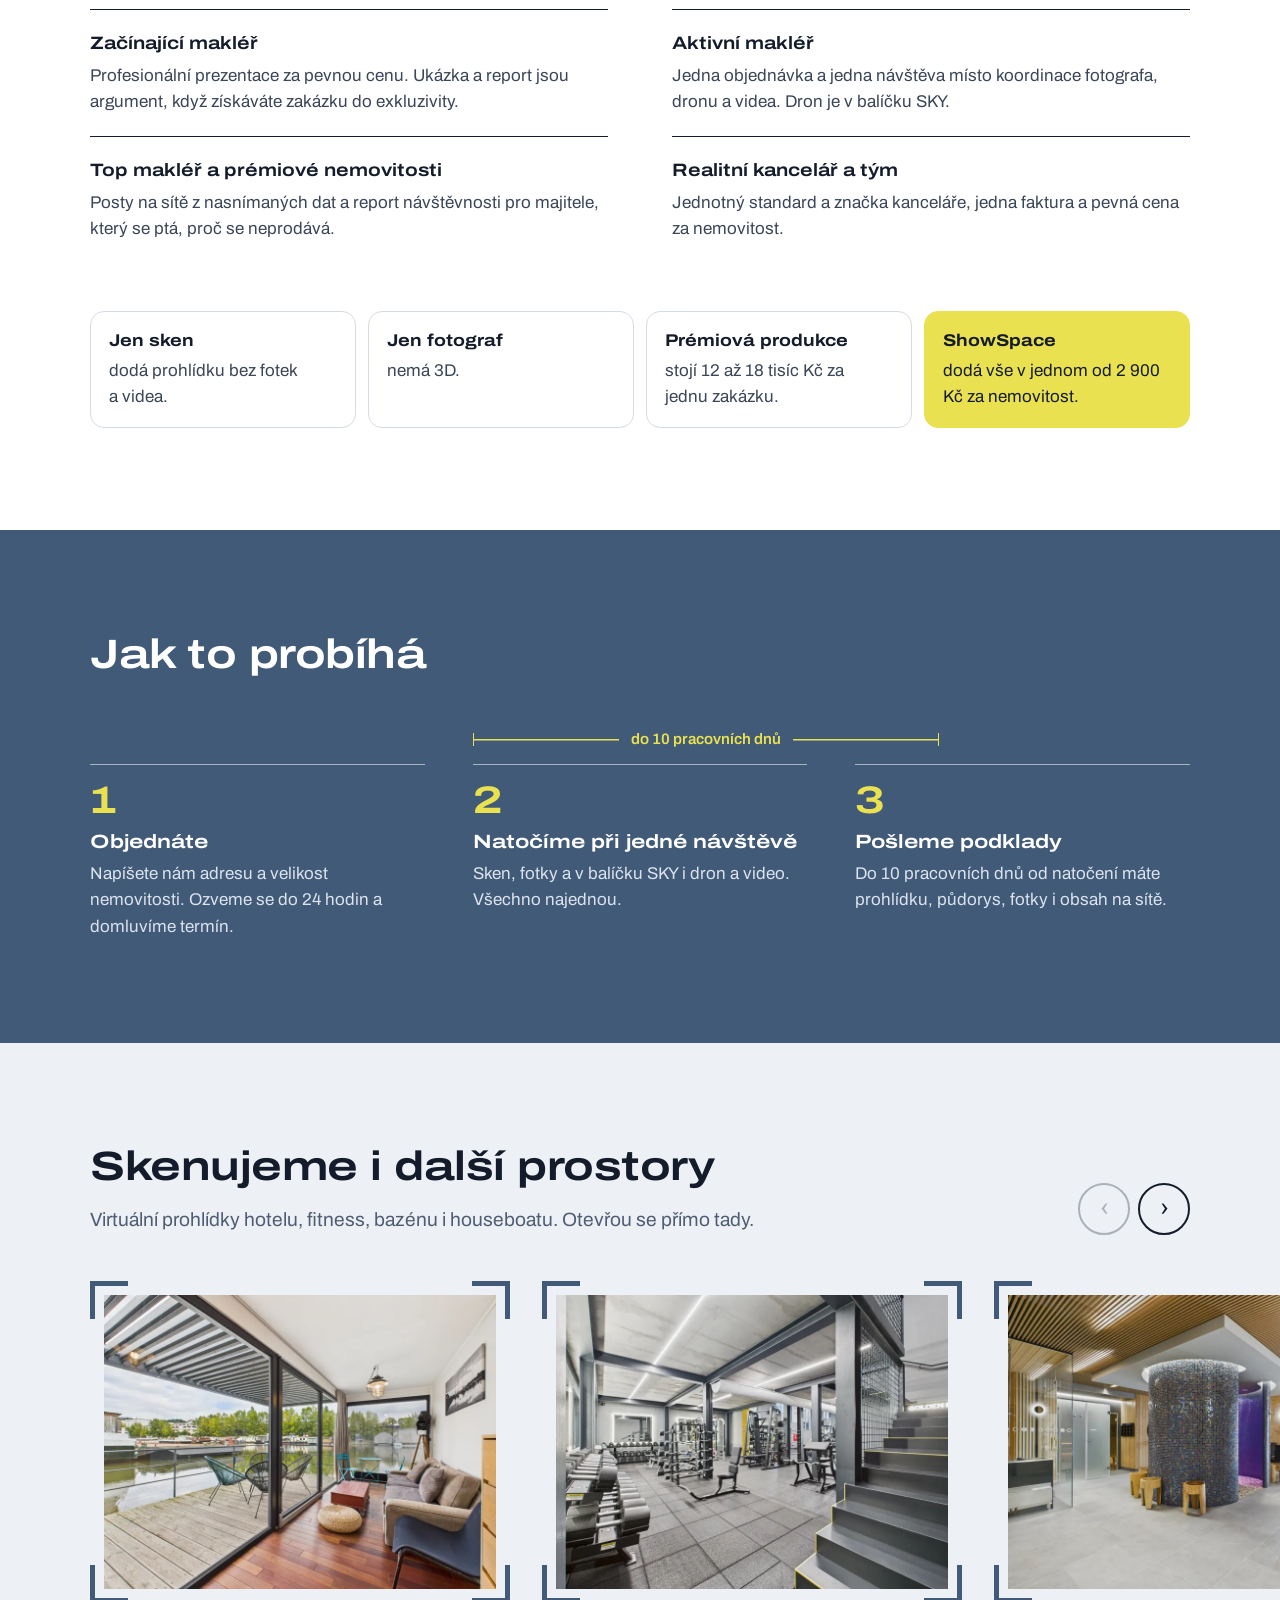
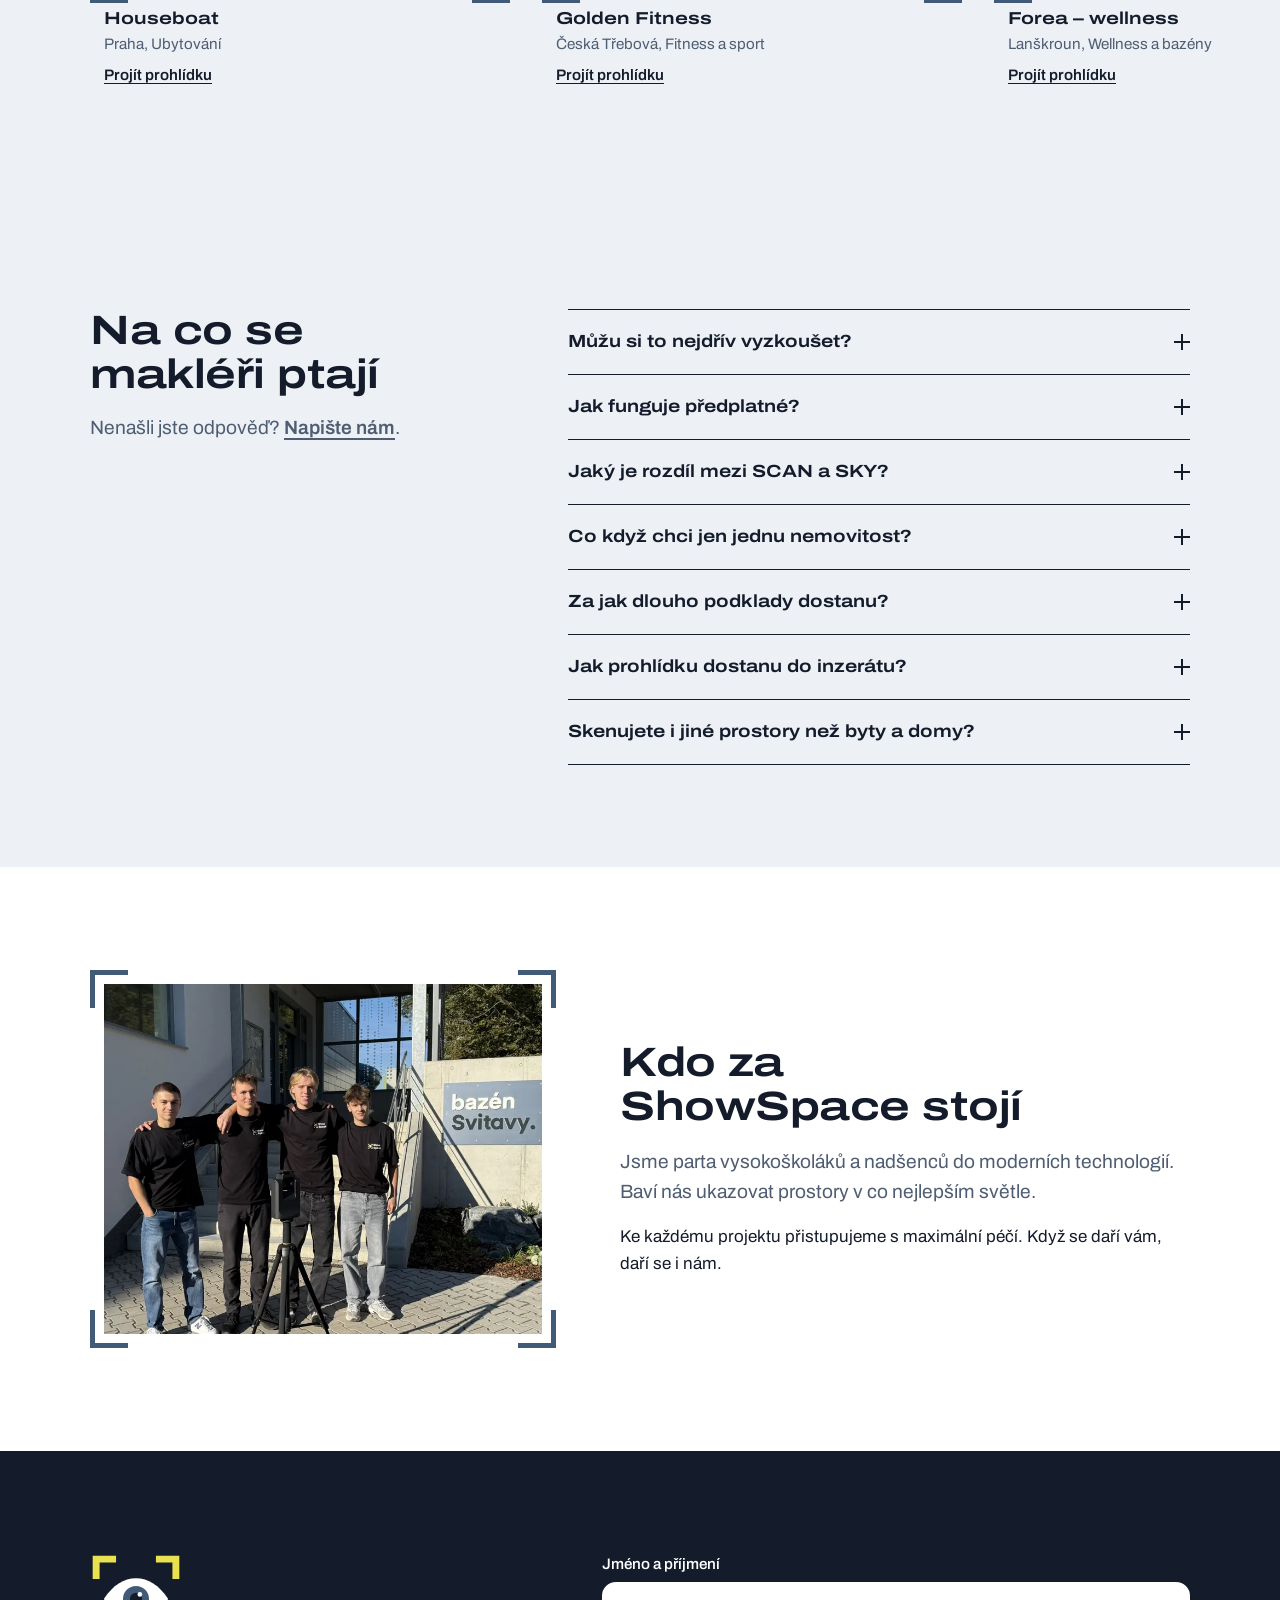
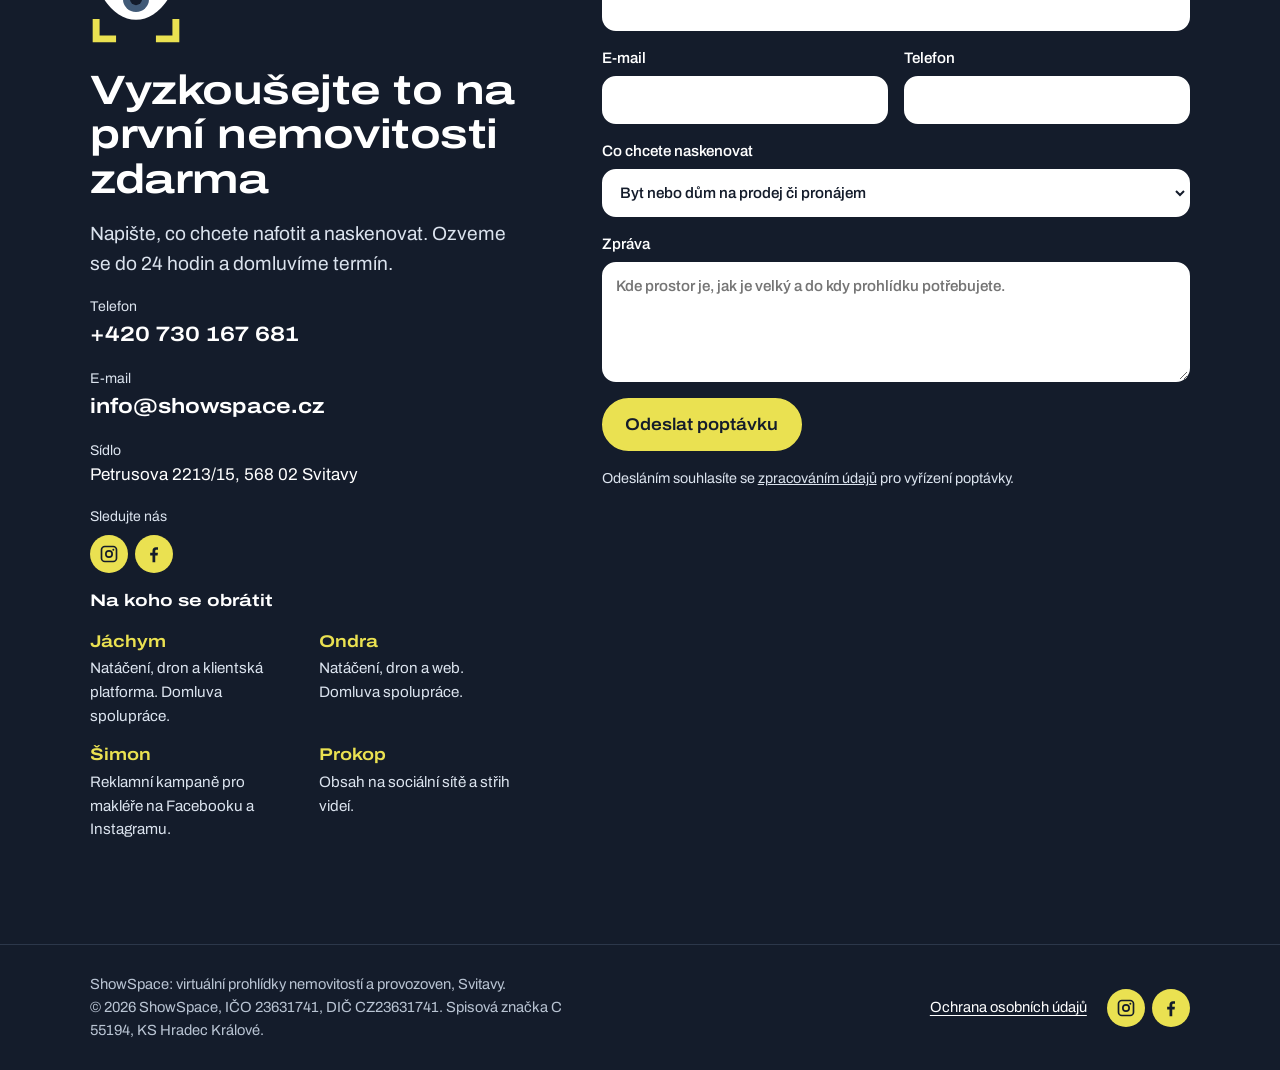
==== commit 13553e60: "Úvod: na konci scrollu vlet z 3D modelu do skutečné prohlídky bytu Poslední krok úvodu přiblíží obýv" ====
--- a/index.html
+++ b/index.html
@@ -24,7 +24,7 @@
 <link rel="apple-touch-icon" href="assets/img/apple-touch-icon.png">
 <link rel="preload" href="assets/fonts/archivo-latin-wdth-normal.woff2" as="font" type="font/woff2" crossorigin>
 <script>document.documentElement.classList.add('js')</script>
-<link rel="stylesheet" href="assets/css/styles.css?v=202610111852">
+<link rel="stylesheet" href="assets/css/styles.css?v=202610111903">
 <script type="application/ld+json">{"@context": "https://schema.org", "@type": "ProfessionalService", "@id": "https://showspace.cz/#firma", "name": "ShowSpace", "description": "Technologický a mediální partner pro realitní makléře a kanceláře. 3D prohlídky, půdorysy, HDR fotografie, video z dronu a obsah na sociální sítě při jedné návštěvě.", "url": "https://showspace.cz/", "logo": "https://showspace.cz/assets/img/logo.png", "image": "https://showspace.cz/assets/img/sdileni.jpg", "telephone": "+420730167681", "email": "info@showspace.cz", "address": {"@type": "PostalAddress", "streetAddress": "Petrusova 2213/15", "postalCode": "568 02", "addressLocality": "Svitavy", "addressCountry": "CZ"}, "areaServed": {"@type": "Country", "name": "Česko"}, "sameAs": ["https://www.instagram.com/showspace.cz/", "https://www.facebook.com/people/Show-Space/61579327674807/"]}</script>
 <script type="application/ld+json">{"@context": "https://schema.org", "@type": "FAQPage", "mainEntity": [{"@type": "Question", "name": "Můžu si to nejdřív vyzkoušet?", "acceptedAnswer": {"@type": "Answer", "text": "Ano. První nemovitost pro vás uděláme zdarma, abyste viděli výsledek na vlastní zakázce."}}, {"@type": "Question", "name": "Jak funguje předplatné?", "acceptedAnswer": {"@type": "Answer", "text": "Jako partner si zvolíte velikost Small, Medium nebo Large podle toho, kolik nemovitostí měsíčně nabíráte, a zavážete se na 12 měsíců. Každý měsíc platíte nejméně spodní hranici své velikosti, tedy 1, 3 nebo 6 nemovitostí."}}, {"@type": "Question", "name": "Jaký je rozdíl mezi SCAN a SKY?", "acceptedAnswer": {"@type": "Answer", "text": "SCAN obsahuje 3D prohlídku, 2D a 3D půdorys, HDR fotky, posty na sociální sítě a jednoduché video. SKY k tomu přidává video z dronu a gimbalu. Rozsah si můžete zvolit u každé nemovitosti zvlášť."}}, {"@type": "Question", "name": "Co když chci jen jednu nemovitost?", "acceptedAnswer": {"@type": "Answer", "text": "Jednorázová zakázka bez závazku stojí 4 300 Kč (SCAN) nebo 5 300 Kč (SKY). Dostanete podklady ke stažení a prohlídka je online 3 měsíce."}}, {"@type": "Question", "name": "Za jak dlouho podklady dostanu?", "acceptedAnswer": {"@type": "Answer", "text": "Do 10 pracovních dnů od dne natočení."}}, {"@type": "Question", "name": "Jak prohlídku dostanu do inzerátu?", "acceptedAnswer": {"@type": "Answer", "text": "Dostanete odkaz, který vložíte do inzerátu, na web kanceláře nebo ho pošlete zájemci zprávou. Nic se neinstaluje, otevře se v mobilu i na počítači."}}, {"@type": "Question", "name": "Skenujete i jiné prostory než byty a domy?", "acceptedAnswer": {"@type": "Answer", "text": "Ano, hotely, fitness, wellness, kavárny a další. Cenu stanovíme individuálně podle objektu a prohlídku umíme umístit i do Google Street View."}}]}</script>
 </head>
@@ -54,6 +54,9 @@
       <div class="stage__fallback"><img src="assets/img/byt-pudorys.webp" srcset="assets/img/byt-pudorys-800.webp 777w, assets/img/byt-pudorys.webp 1360w" sizes="(max-width: 860px) 90vw, 50vw" width="1360" height="1400" alt="2D půdorys bytu 3+1 ve Svitavách: dva pokoje, kuchyňský kout s jídelnou, obývací pokoj, koupelna a WC, celkem 63,7 m²" fetchpriority="high"></div>
       <canvas aria-label="Otočný 3D model bytu 3+1 ve Svitavách postavený podle půdorysu z naší zakázky."></canvas>
       <div class="stage__overlay"></div>
+      <!-- Prohlídka, do které úvod na konci scrollu „vletí“. Až budete mít přímý odkaz na prohlídku
+           (Giraffe360: Tour links), stačí ho vložit sem do data-src. -->
+      <div class="stage__tour" data-src="https://my.giraffe360.com/p/d85pdb1" data-title="Virtuální prohlídka bytu 3+1 ve Svitavách"></div>
     </div>
 
     <div class="stage__copy">
@@ -79,11 +82,11 @@
       </div>
       <div class="beat">
         <h2>A pak rovnou dovnitř</h2>
-        <p class="lead">V prohlídce se zájemce podívá do každé místnosti a najde u ní, co potřebuje vědět.</p>
-        <p class="try">Klikněte na bod v modelu</p>
+        <p class="lead">Scrollujte dál a ocitnete se přímo v prohlídce bytu. Pohybujete se kliknutím a tažením.</p>
+        <p class="try">Tohle je skutečná prohlídka</p>
         <div class="btn-row">
-          <a class="btn btn--accent" href="https://my.giraffe360.com/p/d85pdb1" target="_blank" rel="noopener" data-viewer="tour" data-title="Byt 3+1, Svitavy">Projít prohlídku</a>
-          <a class="btn btn--ghost" href="https://my.giraffe360.com/3dflp/ftac480" target="_blank" rel="noopener" data-viewer="tour" data-title="3D půdorys: byt 3+1, Svitavy">3D půdorys</a>
+          <a class="btn btn--accent" href="#co-dostanete">Pokračovat na web</a>
+          <a class="btn btn--ghost" href="https://my.giraffe360.com/p/d85pdb1" target="_blank" rel="noopener" data-viewer="tour" data-title="Byt 3+1, Svitavy">Na celou obrazovku</a>
         </div>
       </div>
     </div>
@@ -92,7 +95,7 @@
       <li><button type="button" aria-current="true" aria-label="2D půdorys"></button></li>
       <li><button type="button" aria-label="3D prostor"></button></li>
       <li><button type="button" aria-label="Rozměry"></button></li>
-      <li><button type="button" aria-label="Pohled do místnosti"></button></li>
+      <li><button type="button" aria-label="Prohlídka bytu"></button></li>
     </ol>
     <div class="stage__status">
       <button class="stage__reset btn btn--accent" type="button" hidden>Zpět na celý byt</button>
@@ -418,10 +421,10 @@
     </div>
   </div>
 </footer>
-<script type="module" src="assets/js/site.js?v=202610111852"></script>
+<script type="module" src="assets/js/site.js?v=202610111903"></script>
 <script type="module">
   // 3D model se načte až po vykreslení stránky, aby nezdržoval první zobrazení
-  const load3d = () => import("./assets/js/model.js?v=202610111852");
+  const load3d = () => import("./assets/js/model.js?v=202610111903");
   if ("requestIdleCallback" in window) requestIdleCallback(load3d, { timeout: 1500 }); else setTimeout(load3d, 300);
 </script>
 </body>
--- a/assets/css/styles.css
+++ b/assets/css/styles.css
@@ -696,3 +696,19 @@
 @media (max-width: 520px) { .who { grid-template-columns: 1fr; } }
 .contact { align-items: start; }
 .form { align-content: start; }
+
+/* =====================================================================
+   Konec úvodu: model „vletí“ do místnosti a překryje ho skutečná prohlídka
+   ===================================================================== */
+.stage { height: 560vh; }
+.stage__tour { position: absolute; inset: 14px 14px 14px 11%; z-index: 2; opacity: 0; pointer-events: none; background: var(--wall); border-radius: 20px; overflow: hidden; box-shadow: 0 24px 60px -30px rgba(20, 28, 43, 0.55); }
+.stage__tour iframe { width: 100%; height: 100%; border: 0; display: block; }
+.stage__tour.is-on { pointer-events: auto; }
+.stage.is-touring .stage__status { display: none; }
+.stage .beat:last-child { max-width: 27rem; }
+.stage.is-static .stage__tour { display: none; }
+@media (max-width: 860px) {
+  .stage { height: 520vh; }
+  .stage__tour { inset: 0; border-radius: 0; box-shadow: none; }
+  .stage .beat:last-child { max-width: none; }
+}
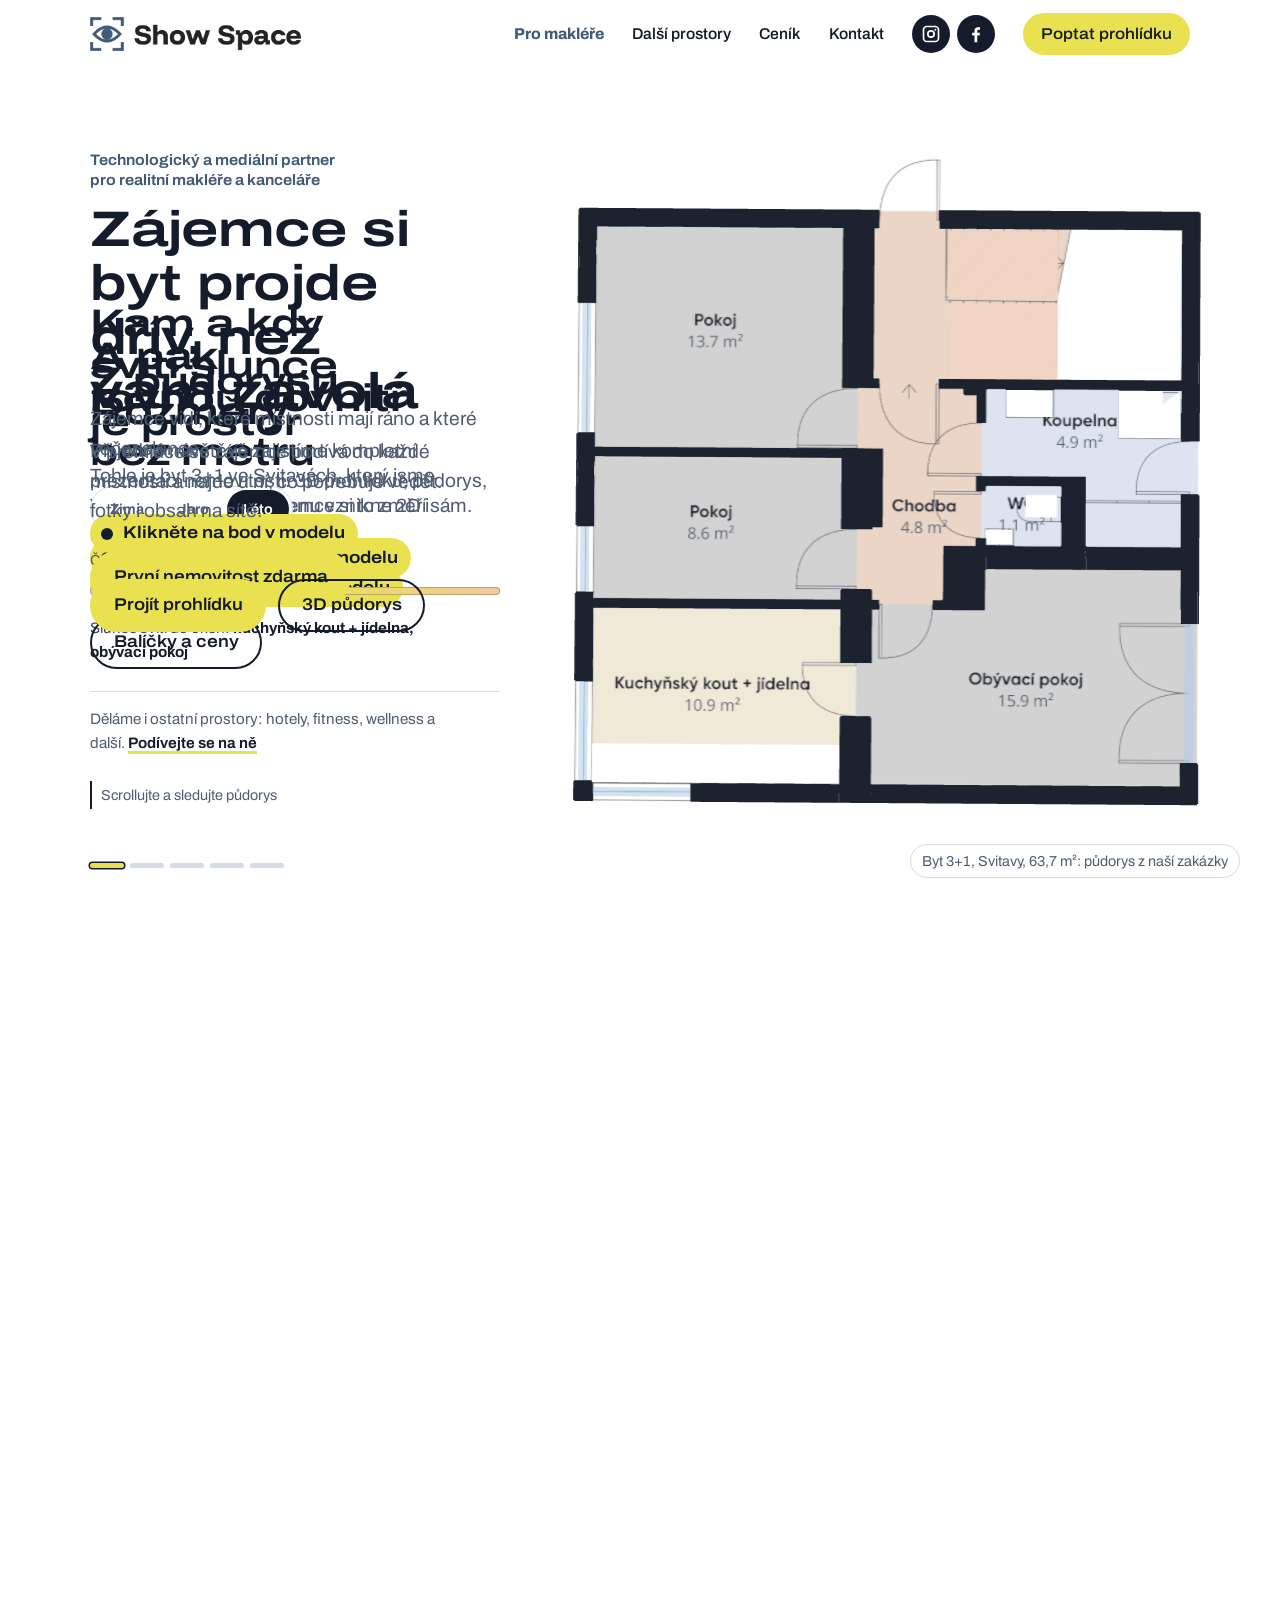
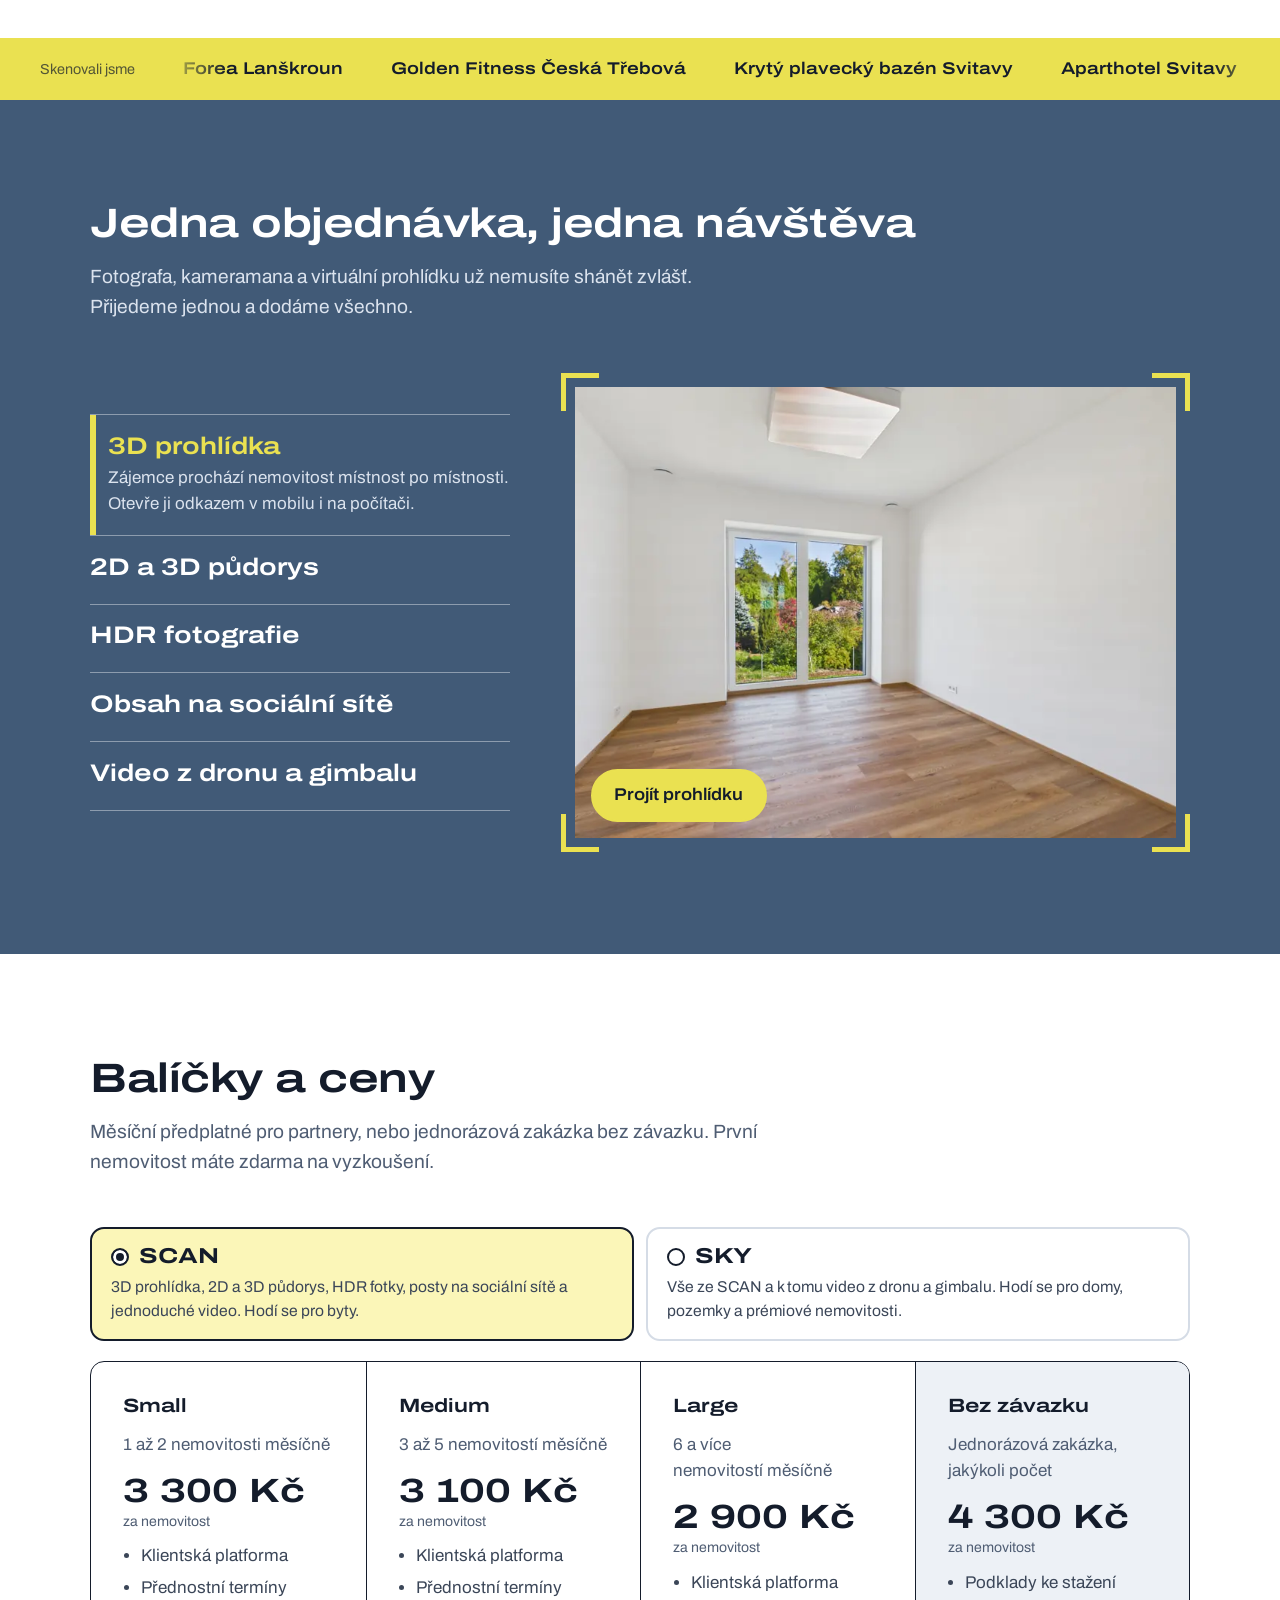
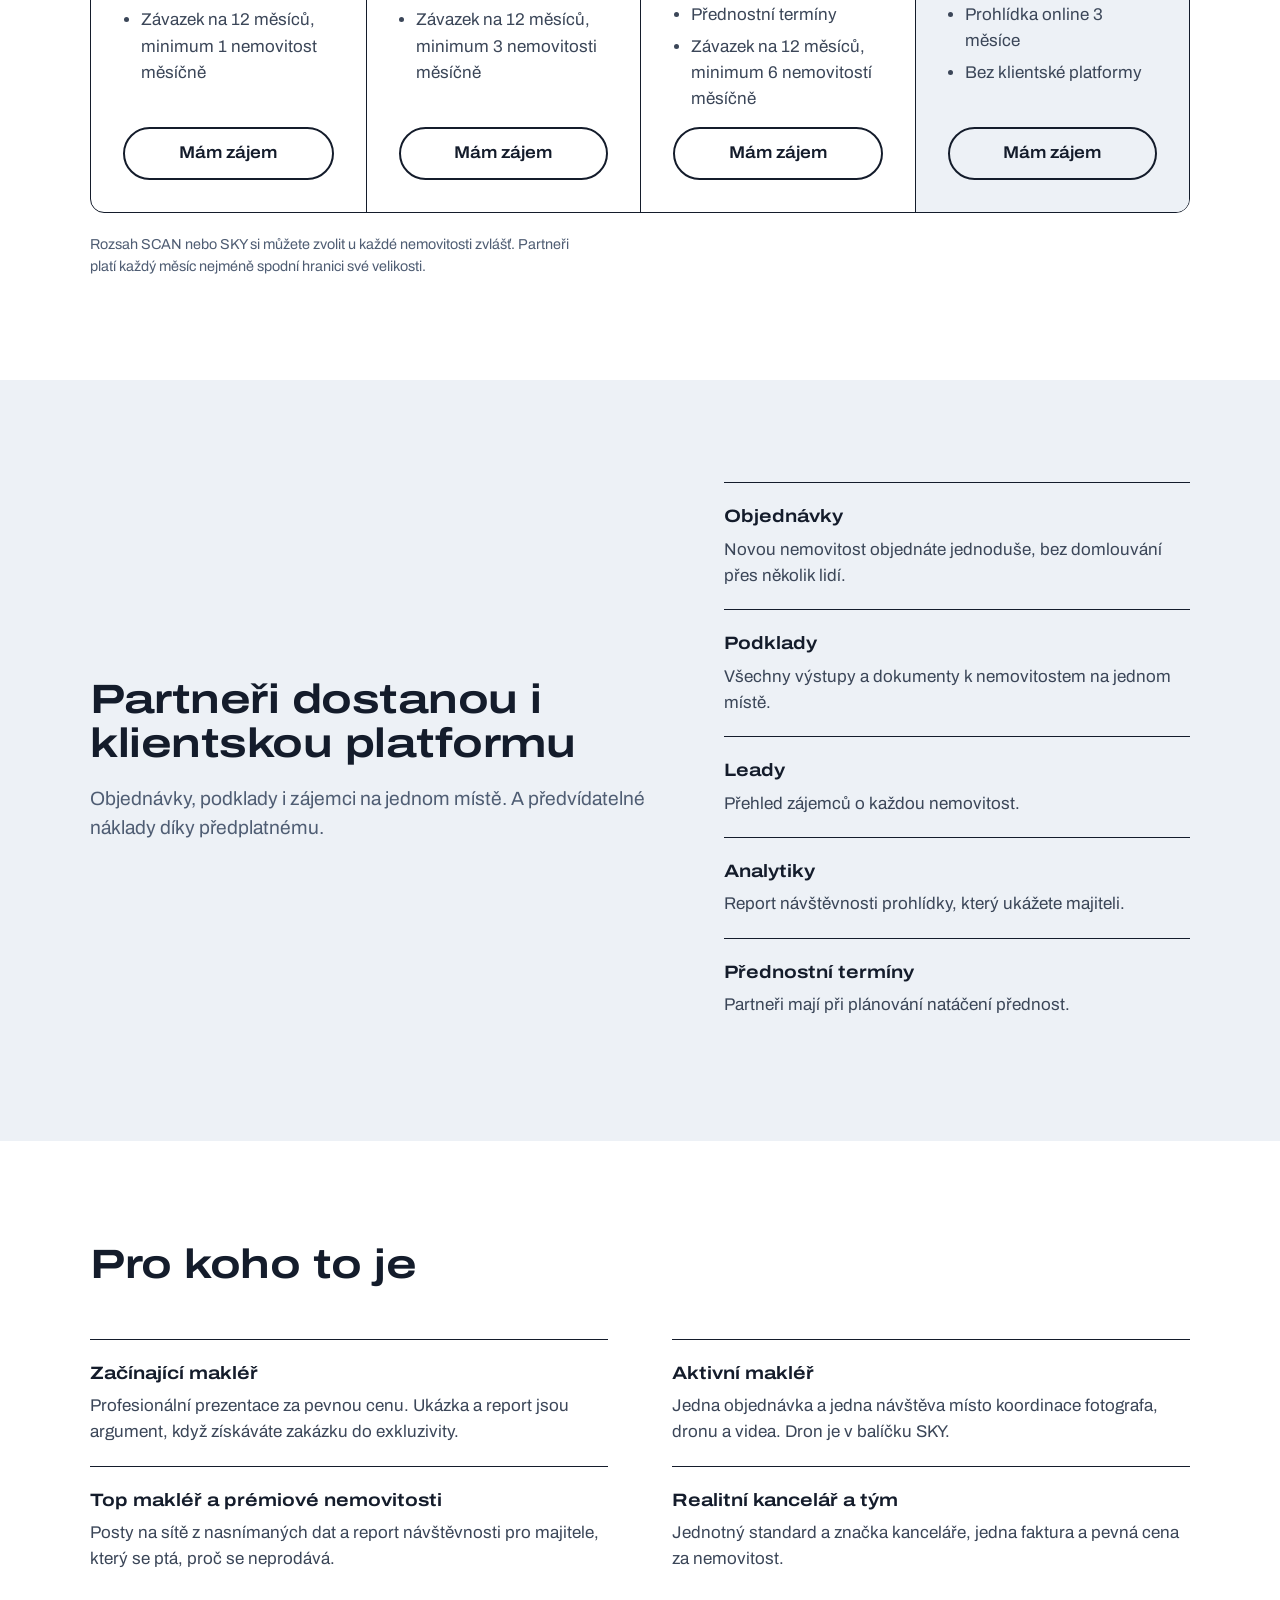
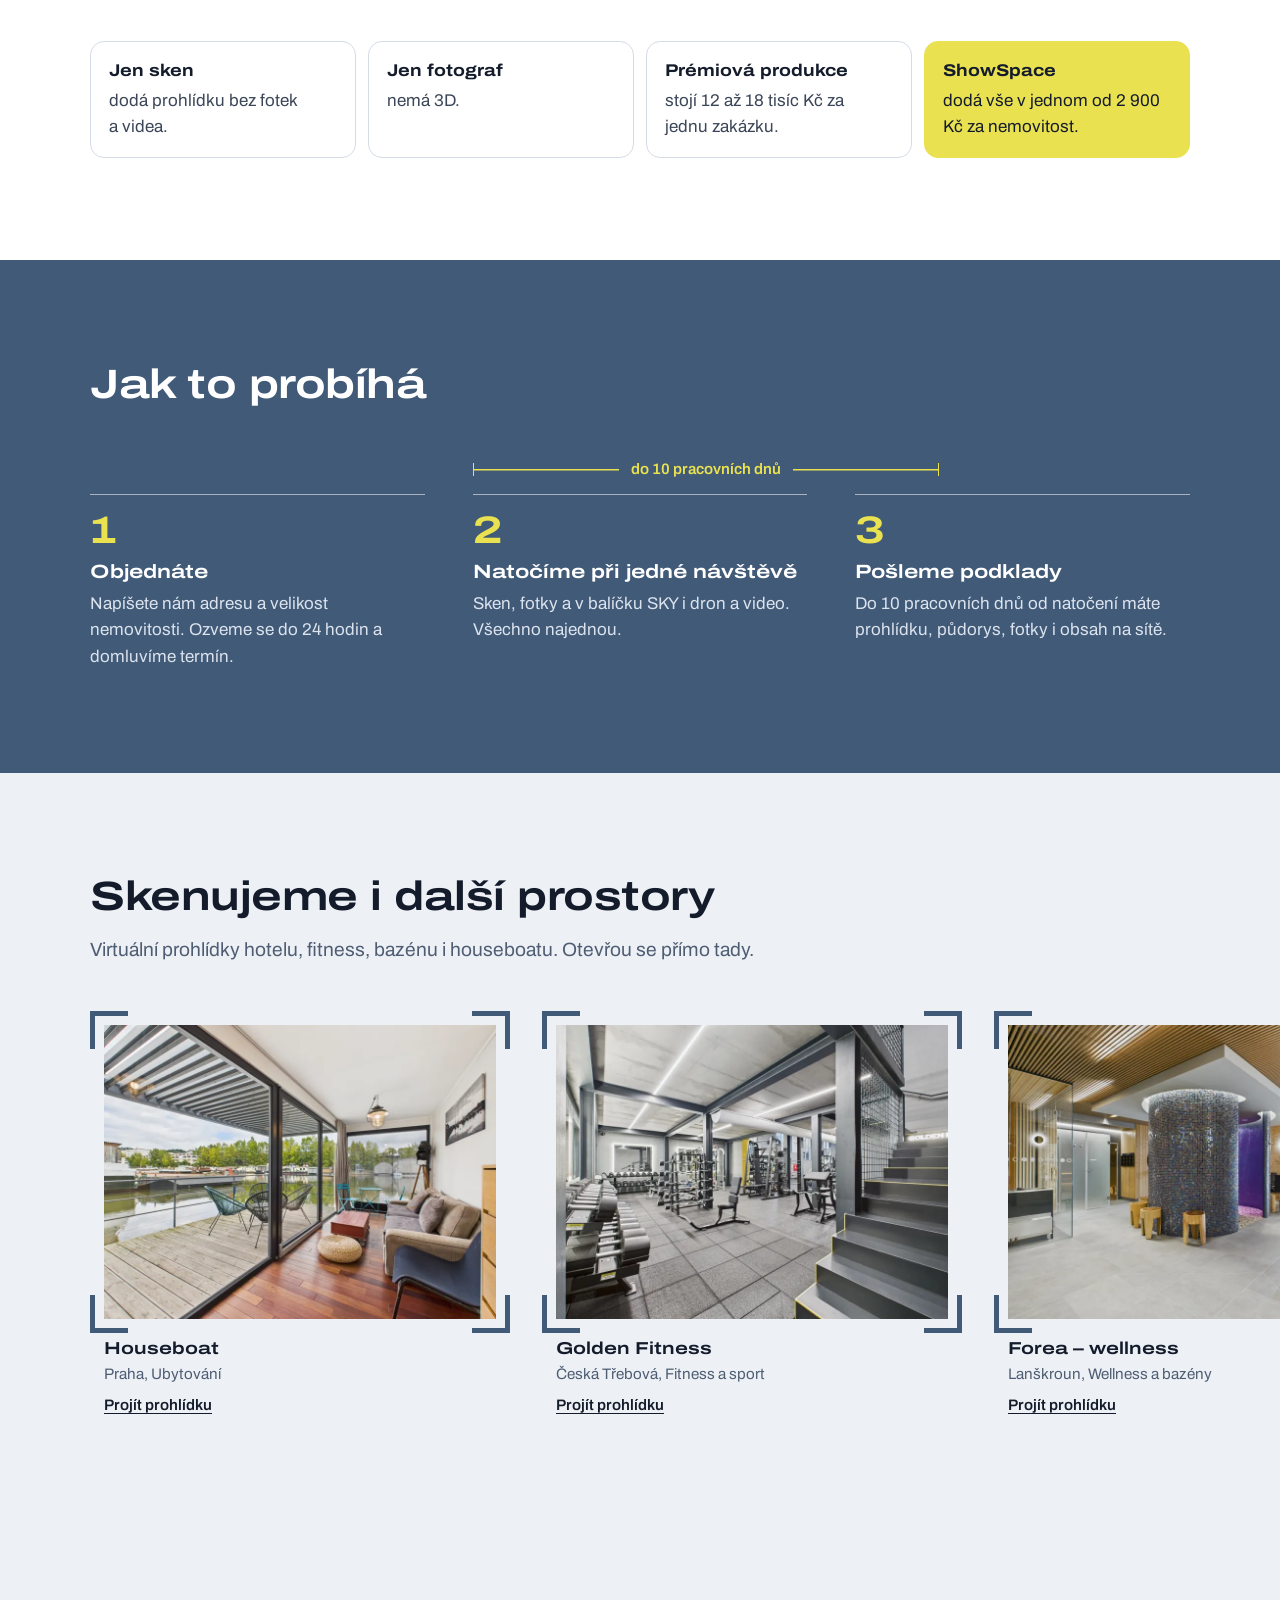
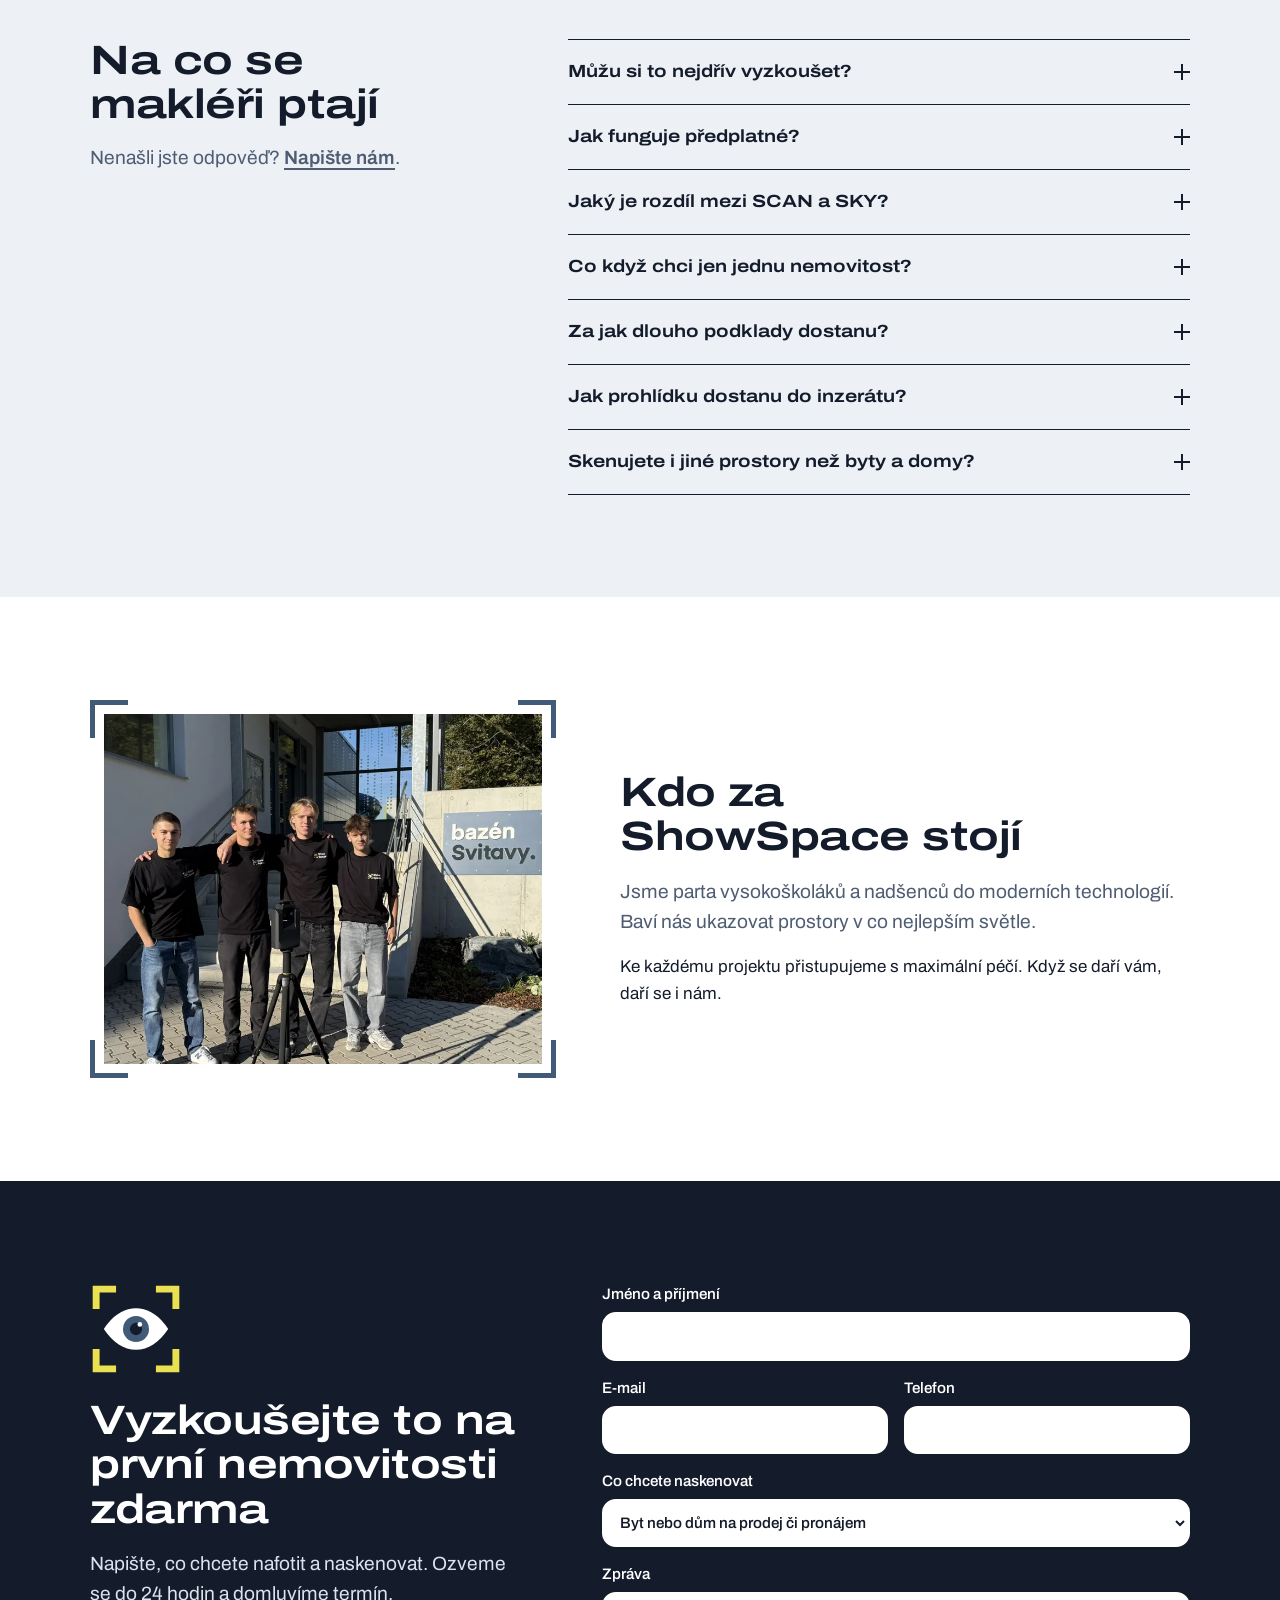
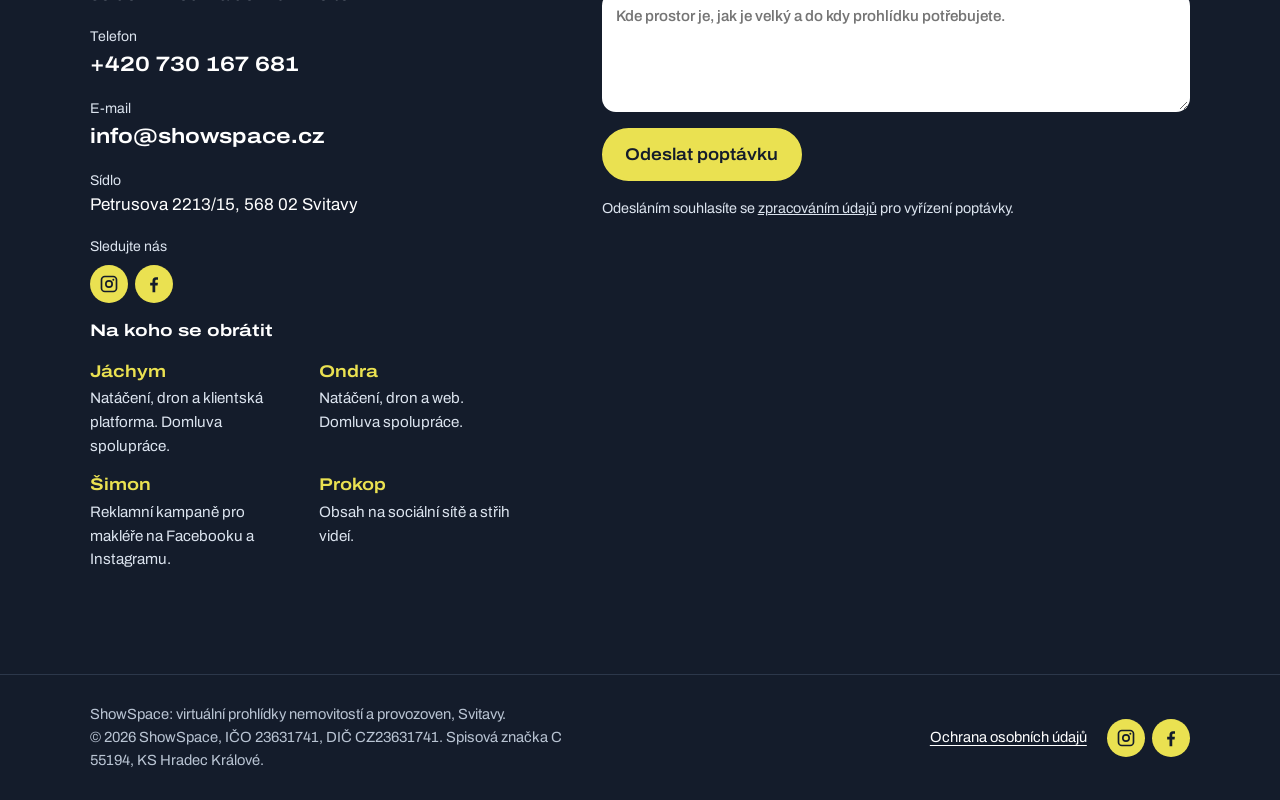
==== commit 580119e5: "Úvod: zpět bez vložené prohlídky, nově dráha slunce a přepínač 2D / 3D Vrací vlet do prohlídky Giraf" ====
--- a/index.html
+++ b/index.html
@@ -24,7 +24,7 @@
 <link rel="apple-touch-icon" href="assets/img/apple-touch-icon.png">
 <link rel="preload" href="assets/fonts/archivo-latin-wdth-normal.woff2" as="font" type="font/woff2" crossorigin>
 <script>document.documentElement.classList.add('js')</script>
-<link rel="stylesheet" href="assets/css/styles.css?v=202610111903">
+<link rel="stylesheet" href="assets/css/styles.css?v=202610111919">
 <script type="application/ld+json">{"@context": "https://schema.org", "@type": "ProfessionalService", "@id": "https://showspace.cz/#firma", "name": "ShowSpace", "description": "Technologický a mediální partner pro realitní makléře a kanceláře. 3D prohlídky, půdorysy, HDR fotografie, video z dronu a obsah na sociální sítě při jedné návštěvě.", "url": "https://showspace.cz/", "logo": "https://showspace.cz/assets/img/logo.png", "image": "https://showspace.cz/assets/img/sdileni.jpg", "telephone": "+420730167681", "email": "info@showspace.cz", "address": {"@type": "PostalAddress", "streetAddress": "Petrusova 2213/15", "postalCode": "568 02", "addressLocality": "Svitavy", "addressCountry": "CZ"}, "areaServed": {"@type": "Country", "name": "Česko"}, "sameAs": ["https://www.instagram.com/showspace.cz/", "https://www.facebook.com/people/Show-Space/61579327674807/"]}</script>
 <script type="application/ld+json">{"@context": "https://schema.org", "@type": "FAQPage", "mainEntity": [{"@type": "Question", "name": "Můžu si to nejdřív vyzkoušet?", "acceptedAnswer": {"@type": "Answer", "text": "Ano. První nemovitost pro vás uděláme zdarma, abyste viděli výsledek na vlastní zakázce."}}, {"@type": "Question", "name": "Jak funguje předplatné?", "acceptedAnswer": {"@type": "Answer", "text": "Jako partner si zvolíte velikost Small, Medium nebo Large podle toho, kolik nemovitostí měsíčně nabíráte, a zavážete se na 12 měsíců. Každý měsíc platíte nejméně spodní hranici své velikosti, tedy 1, 3 nebo 6 nemovitostí."}}, {"@type": "Question", "name": "Jaký je rozdíl mezi SCAN a SKY?", "acceptedAnswer": {"@type": "Answer", "text": "SCAN obsahuje 3D prohlídku, 2D a 3D půdorys, HDR fotky, posty na sociální sítě a jednoduché video. SKY k tomu přidává video z dronu a gimbalu. Rozsah si můžete zvolit u každé nemovitosti zvlášť."}}, {"@type": "Question", "name": "Co když chci jen jednu nemovitost?", "acceptedAnswer": {"@type": "Answer", "text": "Jednorázová zakázka bez závazku stojí 4 300 Kč (SCAN) nebo 5 300 Kč (SKY). Dostanete podklady ke stažení a prohlídka je online 3 měsíce."}}, {"@type": "Question", "name": "Za jak dlouho podklady dostanu?", "acceptedAnswer": {"@type": "Answer", "text": "Do 10 pracovních dnů od dne natočení."}}, {"@type": "Question", "name": "Jak prohlídku dostanu do inzerátu?", "acceptedAnswer": {"@type": "Answer", "text": "Dostanete odkaz, který vložíte do inzerátu, na web kanceláře nebo ho pošlete zájemci zprávou. Nic se neinstaluje, otevře se v mobilu i na počítači."}}, {"@type": "Question", "name": "Skenujete i jiné prostory než byty a domy?", "acceptedAnswer": {"@type": "Answer", "text": "Ano, hotely, fitness, wellness, kavárny a další. Cenu stanovíme individuálně podle objektu a prohlídku umíme umístit i do Google Street View."}}]}</script>
 </head>
@@ -54,9 +54,6 @@
       <div class="stage__fallback"><img src="assets/img/byt-pudorys.webp" srcset="assets/img/byt-pudorys-800.webp 777w, assets/img/byt-pudorys.webp 1360w" sizes="(max-width: 860px) 90vw, 50vw" width="1360" height="1400" alt="2D půdorys bytu 3+1 ve Svitavách: dva pokoje, kuchyňský kout s jídelnou, obývací pokoj, koupelna a WC, celkem 63,7 m²" fetchpriority="high"></div>
       <canvas aria-label="Otočný 3D model bytu 3+1 ve Svitavách postavený podle půdorysu z naší zakázky."></canvas>
       <div class="stage__overlay"></div>
-      <!-- Prohlídka, do které úvod na konci scrollu „vletí“. Až budete mít přímý odkaz na prohlídku
-           (Giraffe360: Tour links), stačí ho vložit sem do data-src. -->
-      <div class="stage__tour" data-src="https://my.giraffe360.com/p/d85pdb1" data-title="Virtuální prohlídka bytu 3+1 ve Svitavách"></div>
     </div>
 
     <div class="stage__copy">
@@ -81,12 +78,28 @@
         <p class="try">Klikněte na dvě místa v modelu</p>
       </div>
       <div class="beat">
+        <h2>Kam a kdy svítí slunce</h2>
+        <p class="lead">Zájemce vidí, které místnosti mají ráno a které večer slunce.</p>
+        <div class="sun" data-sun>
+          <div class="sun__seasons" role="group" aria-label="Roční období">
+            <button type="button" data-season="zima" aria-pressed="false">Zima</button>
+            <button type="button" data-season="jaro" aria-pressed="false">Jaro</button>
+            <button type="button" data-season="leto" aria-pressed="true">Léto</button>
+          </div>
+          <label class="sun__time">
+            <span>Čas <output>9:00</output></span>
+            <input type="range" min="300" max="1260" step="10" value="540" aria-label="Čas během dne">
+          </label>
+          <p class="sun__rooms" aria-live="polite"></p>
+        </div>
+      </div>
+      <div class="beat">
         <h2>A pak rovnou dovnitř</h2>
-        <p class="lead">Scrollujte dál a ocitnete se přímo v prohlídce bytu. Pohybujete se kliknutím a tažením.</p>
-        <p class="try">Tohle je skutečná prohlídka</p>
+        <p class="lead">V prohlídce se zájemce podívá do každé místnosti a najde u ní, co potřebuje vědět.</p>
+        <p class="try">Klikněte na bod v modelu</p>
         <div class="btn-row">
-          <a class="btn btn--accent" href="#co-dostanete">Pokračovat na web</a>
-          <a class="btn btn--ghost" href="https://my.giraffe360.com/p/d85pdb1" target="_blank" rel="noopener" data-viewer="tour" data-title="Byt 3+1, Svitavy">Na celou obrazovku</a>
+          <a class="btn btn--accent" href="https://my.giraffe360.com/p/d85pdb1" target="_blank" rel="noopener" data-viewer="tour" data-title="Byt 3+1, Svitavy">Projít prohlídku</a>
+          <a class="btn btn--ghost" href="https://my.giraffe360.com/3dflp/ftac480" target="_blank" rel="noopener" data-viewer="tour" data-title="3D půdorys: byt 3+1, Svitavy">3D půdorys</a>
         </div>
       </div>
     </div>
@@ -95,9 +108,14 @@
       <li><button type="button" aria-current="true" aria-label="2D půdorys"></button></li>
       <li><button type="button" aria-label="3D prostor"></button></li>
       <li><button type="button" aria-label="Rozměry"></button></li>
-      <li><button type="button" aria-label="Prohlídka bytu"></button></li>
+      <li><button type="button" aria-label="Dráha slunce"></button></li>
+      <li><button type="button" aria-label="Pohled do místnosti"></button></li>
     </ol>
     <div class="stage__status">
+      <div class="stage__mode" role="group" aria-label="Zobrazení půdorysu">
+        <button type="button" data-view="2d" aria-pressed="false">2D</button>
+        <button type="button" data-view="3d" aria-pressed="true">3D</button>
+      </div>
       <button class="stage__reset btn btn--accent" type="button" hidden>Zpět na celý byt</button>
       <p class="stage__hint">Byt 3+1, Svitavy, 63,7 m²: půdorys z naší zakázky</p>
     </div>
@@ -421,10 +439,10 @@
     </div>
   </div>
 </footer>
-<script type="module" src="assets/js/site.js?v=202610111903"></script>
+<script type="module" src="assets/js/site.js?v=202610111919"></script>
 <script type="module">
   // 3D model se načte až po vykreslení stránky, aby nezdržoval první zobrazení
-  const load3d = () => import("./assets/js/model.js?v=202610111903");
+  const load3d = () => import("./assets/js/model.js?v=202610111919");
   if ("requestIdleCallback" in window) requestIdleCallback(load3d, { timeout: 1500 }); else setTimeout(load3d, 300);
 </script>
 </body>
--- a/assets/css/styles.css
+++ b/assets/css/styles.css
@@ -188,7 +188,7 @@
 /* =====================================================================
    Úvodní scéna s 3D modelem
    ===================================================================== */
-.stage { position: relative; height: 430vh; background: var(--paper); }
+.stage { position: relative; height: 530vh; background: var(--paper); }
 .stage__pin {
   position: sticky; top: var(--header-h);
   height: calc(100vh - var(--header-h)); height: calc(100svh - var(--header-h));
@@ -264,7 +264,7 @@
 .spot-card[hidden] { display: none; }
 
 @media (max-width: 860px) {
-  .stage { height: 400vh; }
+  .stage { height: 490vh; }
   .stage__view { inset: 0 0 52% 0; }
   .stage__copy {
     left: 0; right: 0; width: auto; top: 48%; bottom: 44px;
@@ -698,17 +698,40 @@
 .form { align-content: start; }
 
 /* =====================================================================
-   Konec úvodu: model „vletí“ do místnosti a překryje ho skutečná prohlídka
+   Úvod: přepínač 2D / 3D a krok s dráhou slunce
    ===================================================================== */
-.stage { height: 560vh; }
-.stage__tour { position: absolute; inset: 14px 14px 14px 11%; z-index: 2; opacity: 0; pointer-events: none; background: var(--wall); border-radius: 20px; overflow: hidden; box-shadow: 0 24px 60px -30px rgba(20, 28, 43, 0.55); }
-.stage__tour iframe { width: 100%; height: 100%; border: 0; display: block; }
-.stage__tour.is-on { pointer-events: auto; }
-.stage.is-touring .stage__status { display: none; }
-.stage .beat:last-child { max-width: 27rem; }
-.stage.is-static .stage__tour { display: none; }
+.stage__mode { display: none; padding: 3px; gap: 2px; background: var(--paper); border: 1px solid var(--line); border-radius: var(--r-btn); }
+.stage[data-mode="explore"] .stage__mode, .stage[data-mode="measure"] .stage__mode, .stage[data-mode="sun"] .stage__mode { display: inline-flex; }
+.stage__mode button, .sun__seasons button {
+  min-width: 46px; min-height: 34px; padding: 0.2rem 0.8rem; border: 0; border-radius: var(--r-btn);
+  background: none; color: var(--muted); font: inherit; font-size: 0.9rem; font-weight: 650; cursor: pointer;
+  transition: background-color 0.15s, color 0.15s;
+}
+.stage__mode button:hover, .sun__seasons button:hover { color: var(--wall); }
+.stage__mode button[aria-pressed="true"], .sun__seasons button[aria-pressed="true"] { background: var(--wall); color: var(--paper); }
+
+.sun { display: grid; gap: 0.8rem; margin-top: 1.4rem; }
+.sun__seasons { display: inline-flex; justify-self: start; padding: 3px; gap: 2px; border: 1px solid var(--line); border-radius: var(--r-btn); background: var(--paper); }
+.sun__seasons button { min-height: 38px; padding-inline: 1rem; }
+.sun__time { display: grid; gap: 0.35rem; }
+.sun__time span { font-size: 0.9rem; color: var(--muted); display: flex; align-items: baseline; gap: 0.5rem; }
+.sun__time output { font-stretch: 120%; font-weight: 700; font-size: 1.5rem; line-height: 1; color: var(--wall); font-variant-numeric: tabular-nums; }
+.sun__time input { -webkit-appearance: none; appearance: none; width: 100%; height: 28px; margin: 0; background: none; cursor: pointer; }
+.sun__time input::-webkit-slider-runnable-track { height: 8px; border-radius: 999px; background: linear-gradient(90deg, #f3c9a0, var(--accent) 50%, #f3c9a0); box-shadow: inset 0 0 0 1px rgba(20, 28, 43, 0.25); }
+.sun__time input::-moz-range-track { height: 8px; border-radius: 999px; background: linear-gradient(90deg, #f3c9a0, var(--accent) 50%, #f3c9a0); box-shadow: inset 0 0 0 1px rgba(20, 28, 43, 0.25); }
+.sun__time input::-webkit-slider-thumb { -webkit-appearance: none; width: 26px; height: 26px; margin-top: -9px; border-radius: 50%; background: var(--accent); border: 2px solid var(--wall); }
+.sun__time input::-moz-range-thumb { width: 22px; height: 22px; border-radius: 50%; background: var(--accent); border: 2px solid var(--wall); }
+.sun__time input:focus-visible { outline: 2px solid var(--wall); outline-offset: 4px; border-radius: 999px; }
+.sun__rooms { margin: 0; font-size: 0.95rem; color: var(--body-soft); min-height: 2.9em; }
+.sun__rooms strong { color: var(--wall); }
+.tag--north { font-size: 0.78rem; font-weight: 700; letter-spacing: 0.04em; text-transform: uppercase; color: var(--wall); }
+.tag--sun { font-size: 0.85rem; font-weight: 700; font-variant-numeric: tabular-nums; background: var(--wall); color: var(--accent); padding: 0.12rem 0.5rem; border-radius: var(--r-btn); transition: none; }
 @media (max-width: 860px) {
-  .stage { height: 520vh; }
-  .stage__tour { inset: 0; border-radius: 0; box-shadow: none; }
-  .stage .beat:last-child { max-width: none; }
-}
+  .sun { gap: 0.45rem; margin-top: 0.6rem; }
+  .sun__seasons button { min-height: 34px; }
+  .sun__time output { font-size: 1.25rem; }
+  .sun__rooms { font-size: 0.85rem; min-height: 2.7em; }
+  .stage__mode button { min-height: 30px; min-width: 42px; }
+}
+@media (max-width: 860px) and (max-height: 700px) { .stage [data-sun] ~ *, .beat:has([data-sun]) .lead { display: none; } }
+.stage.no-webgl .sun { display: none; }
